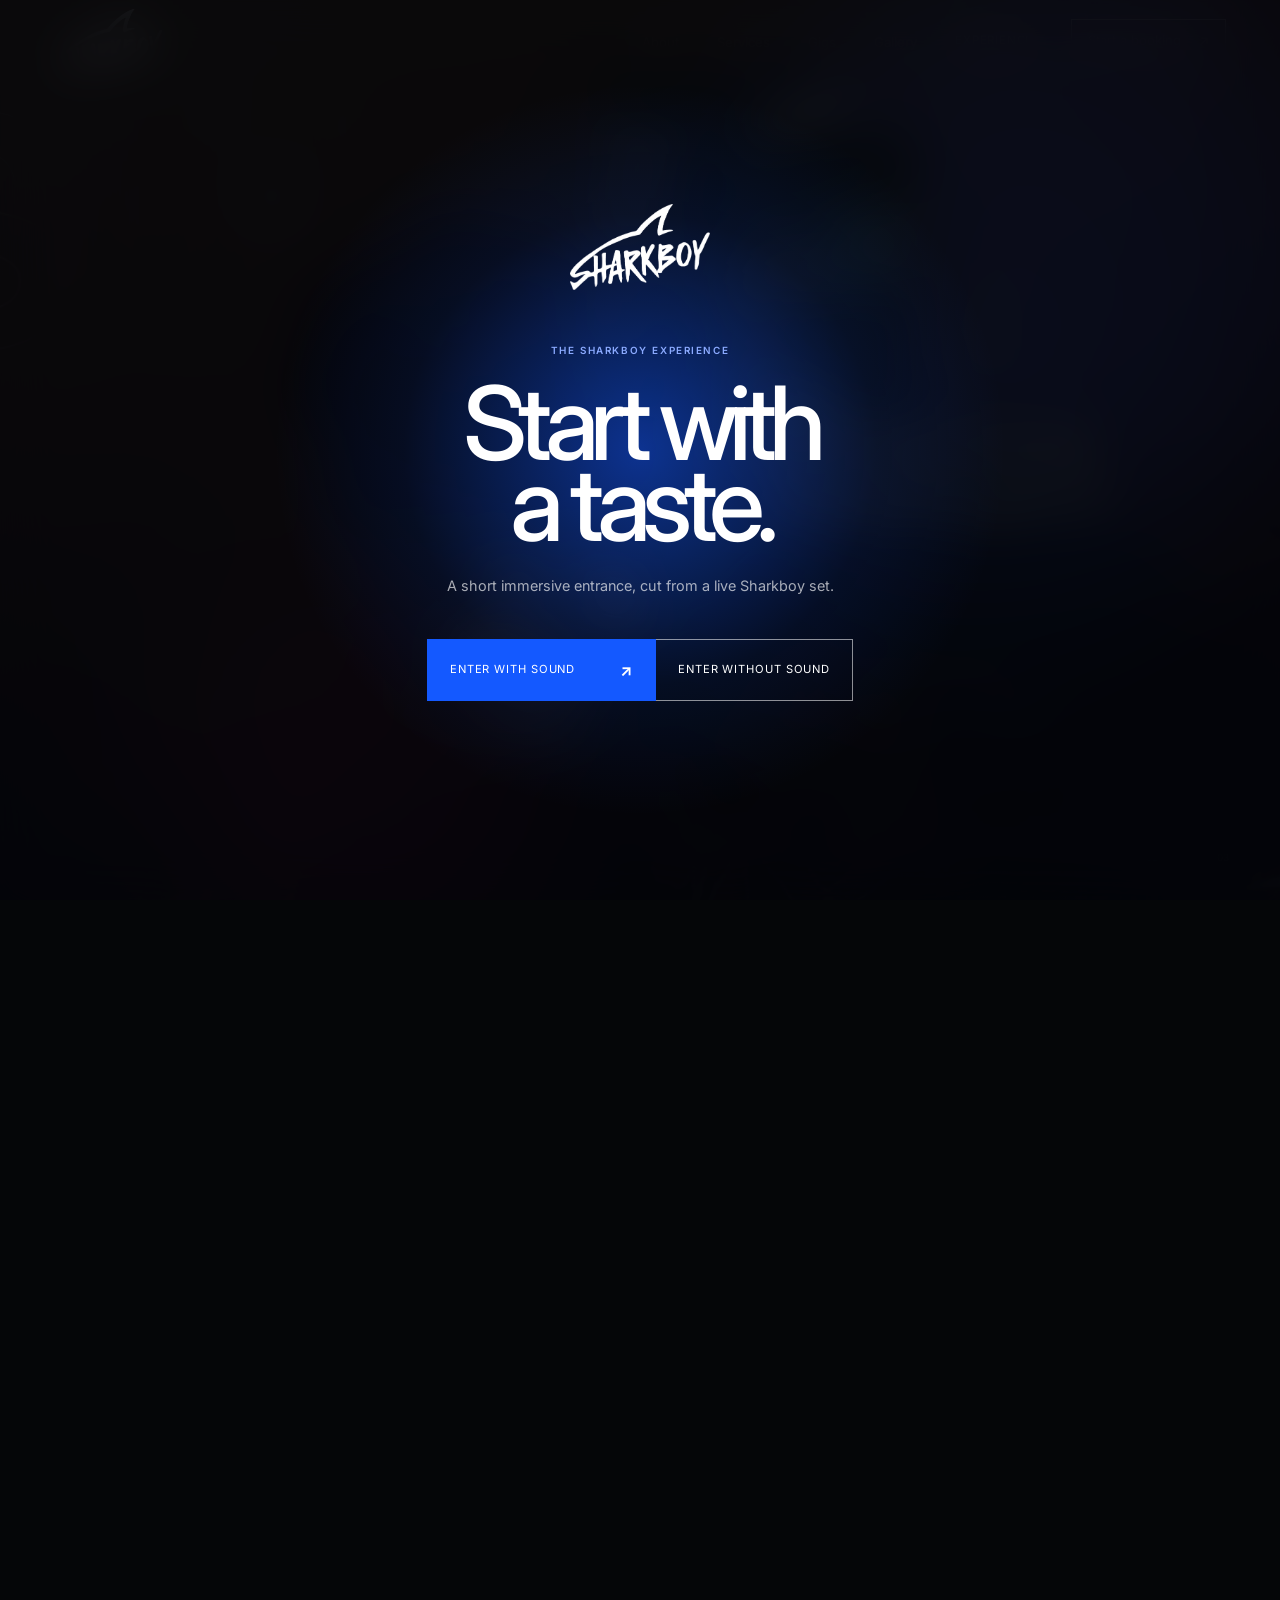
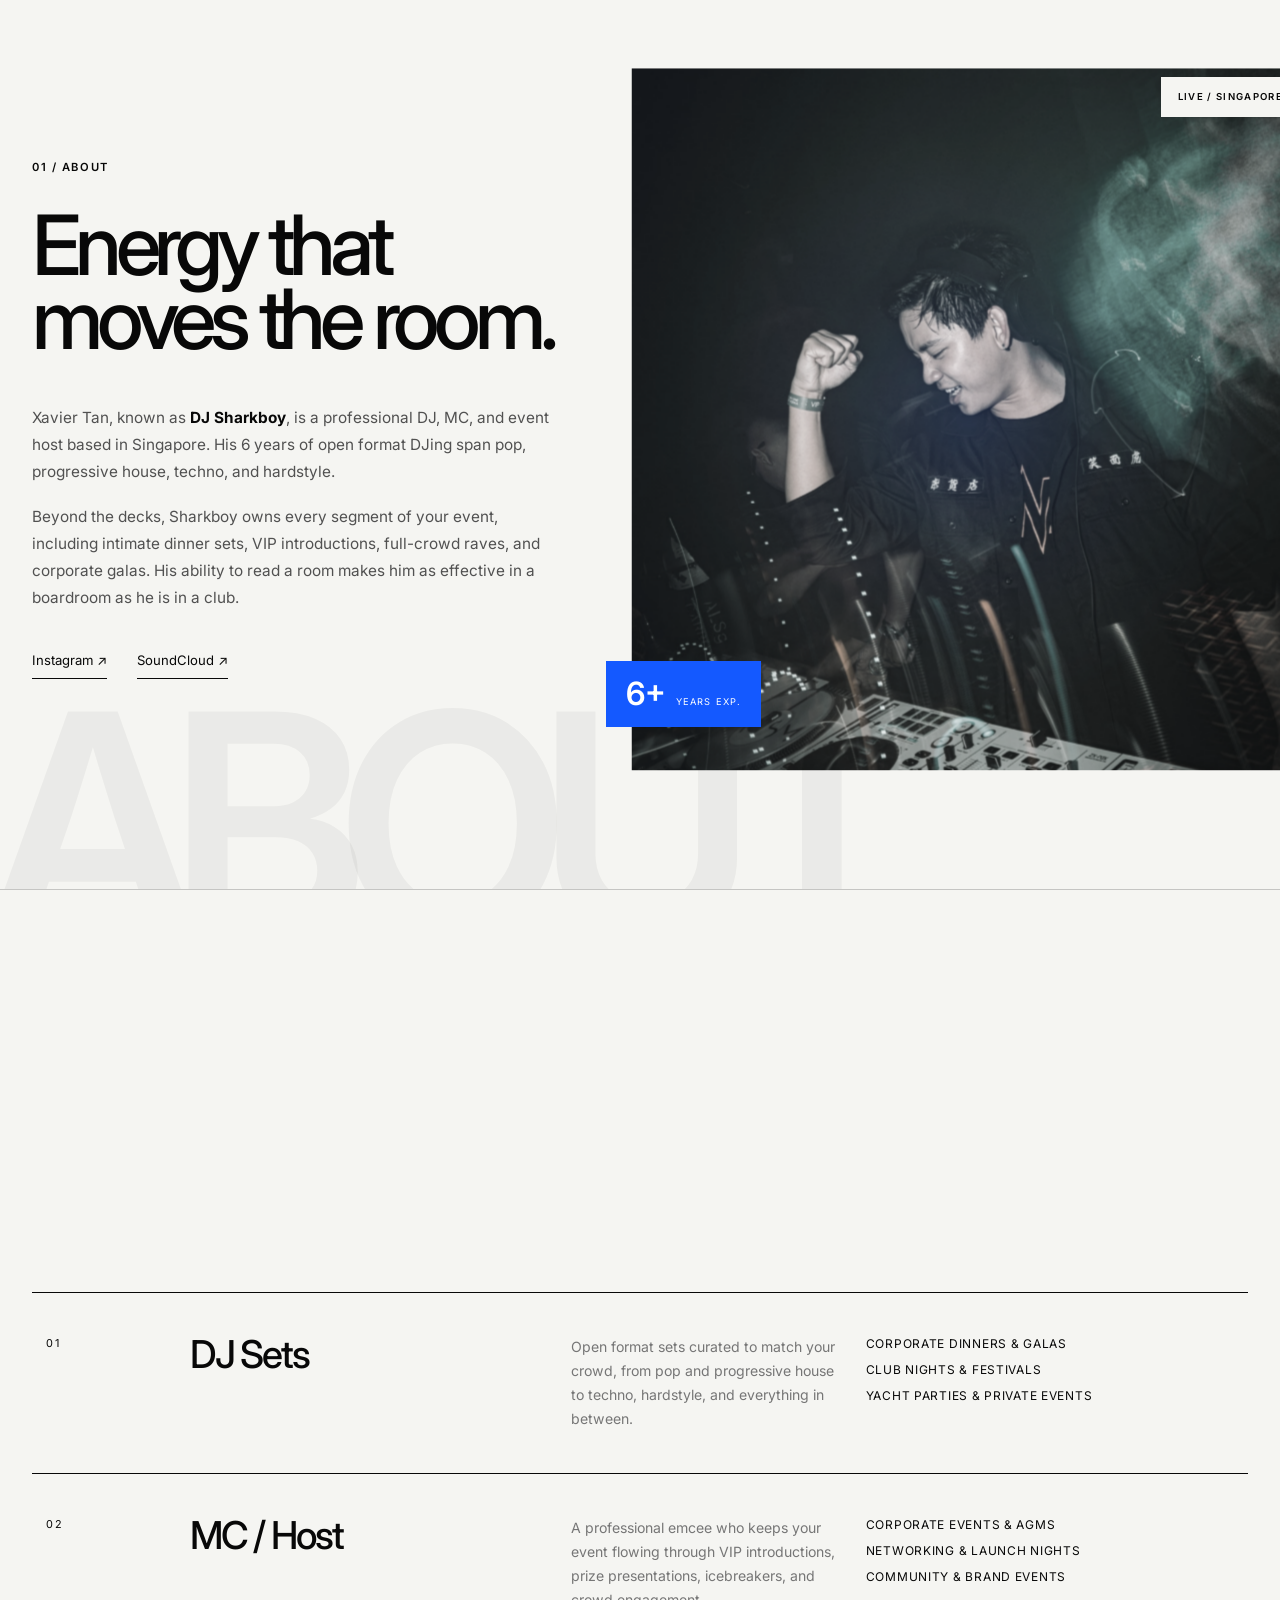
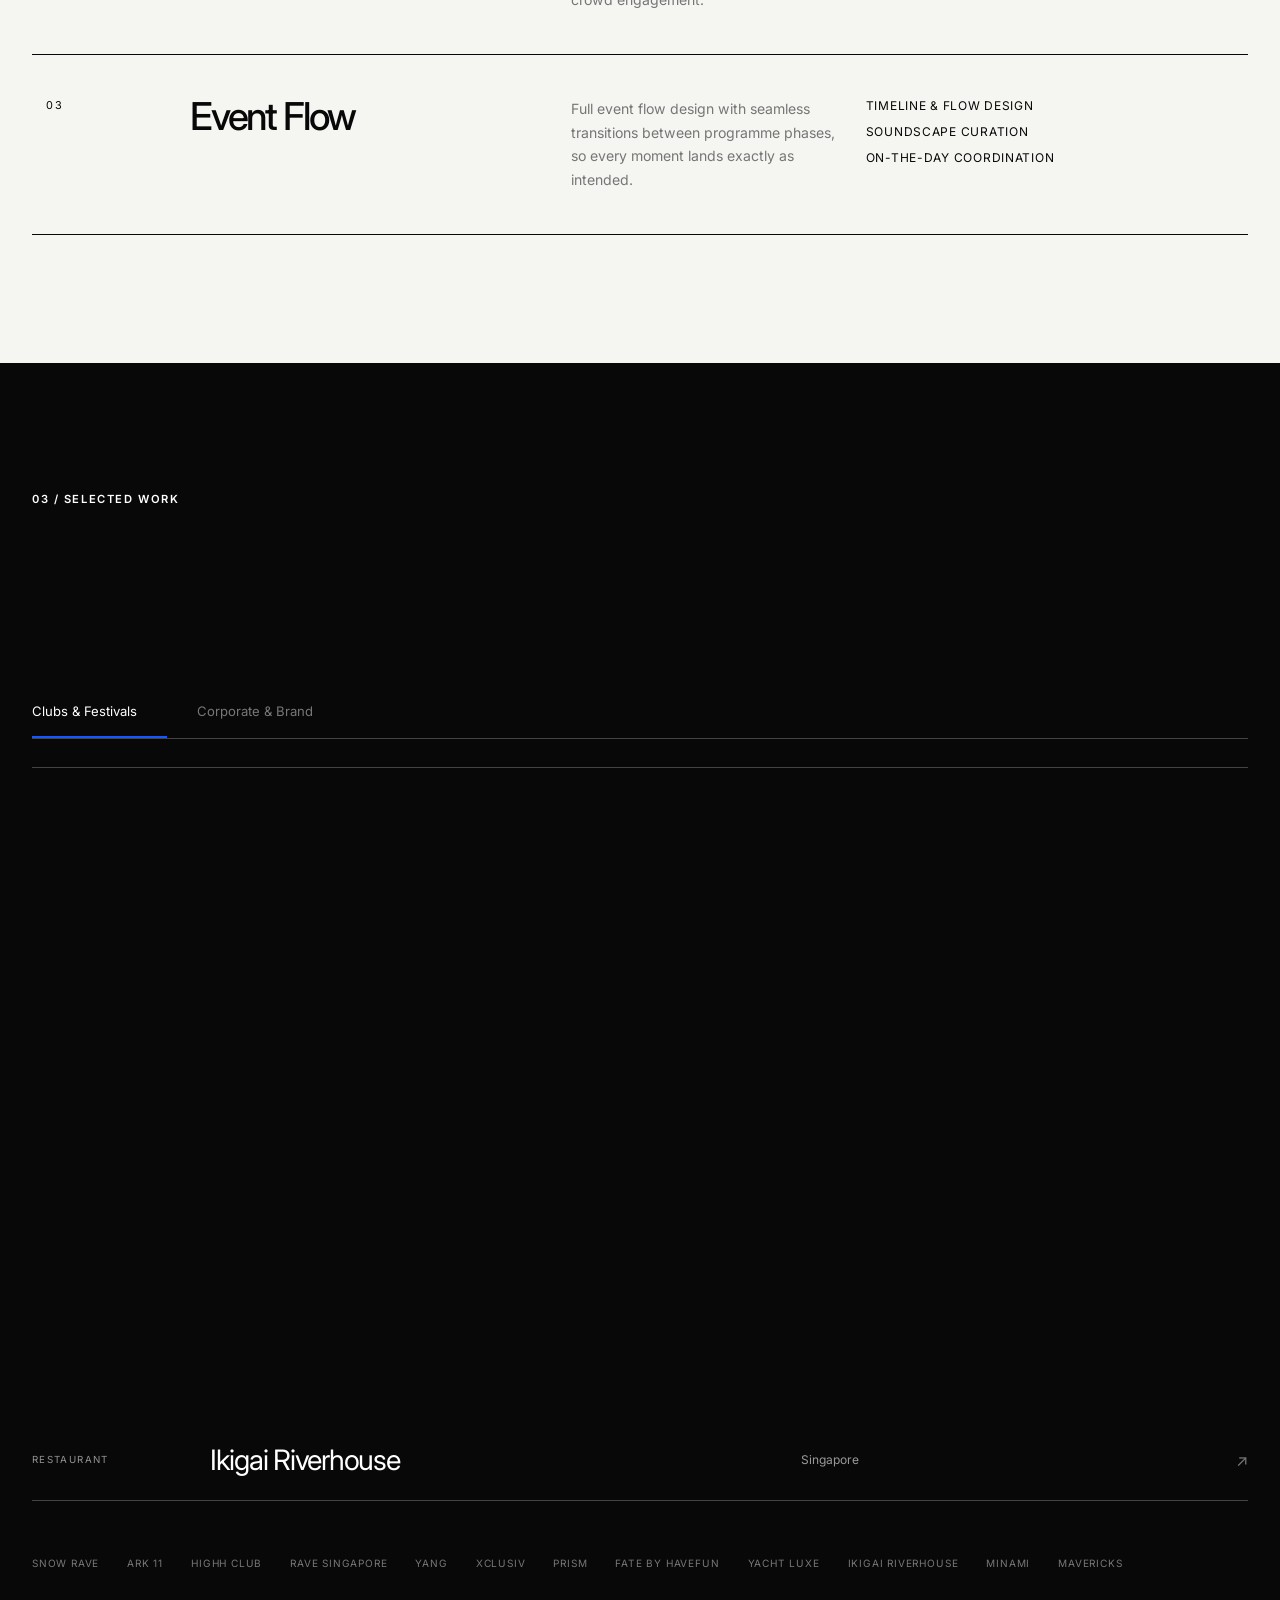
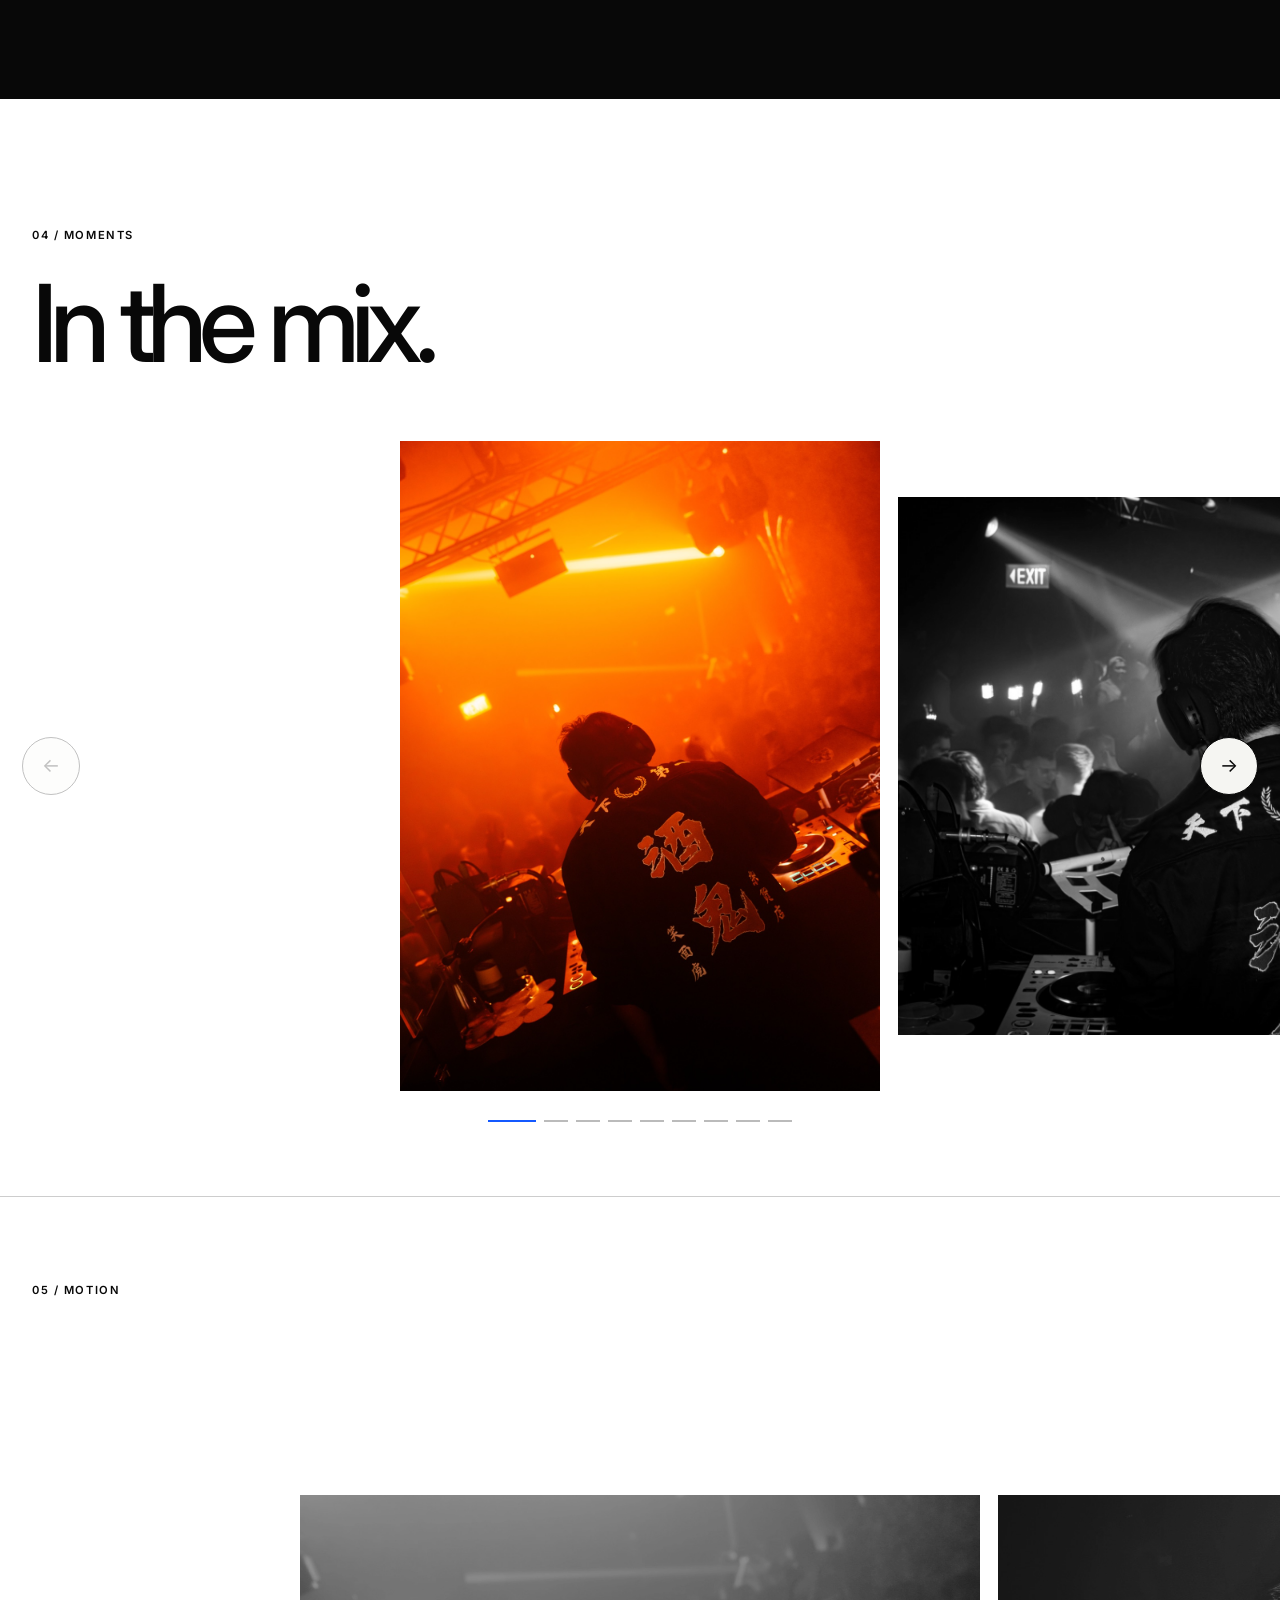
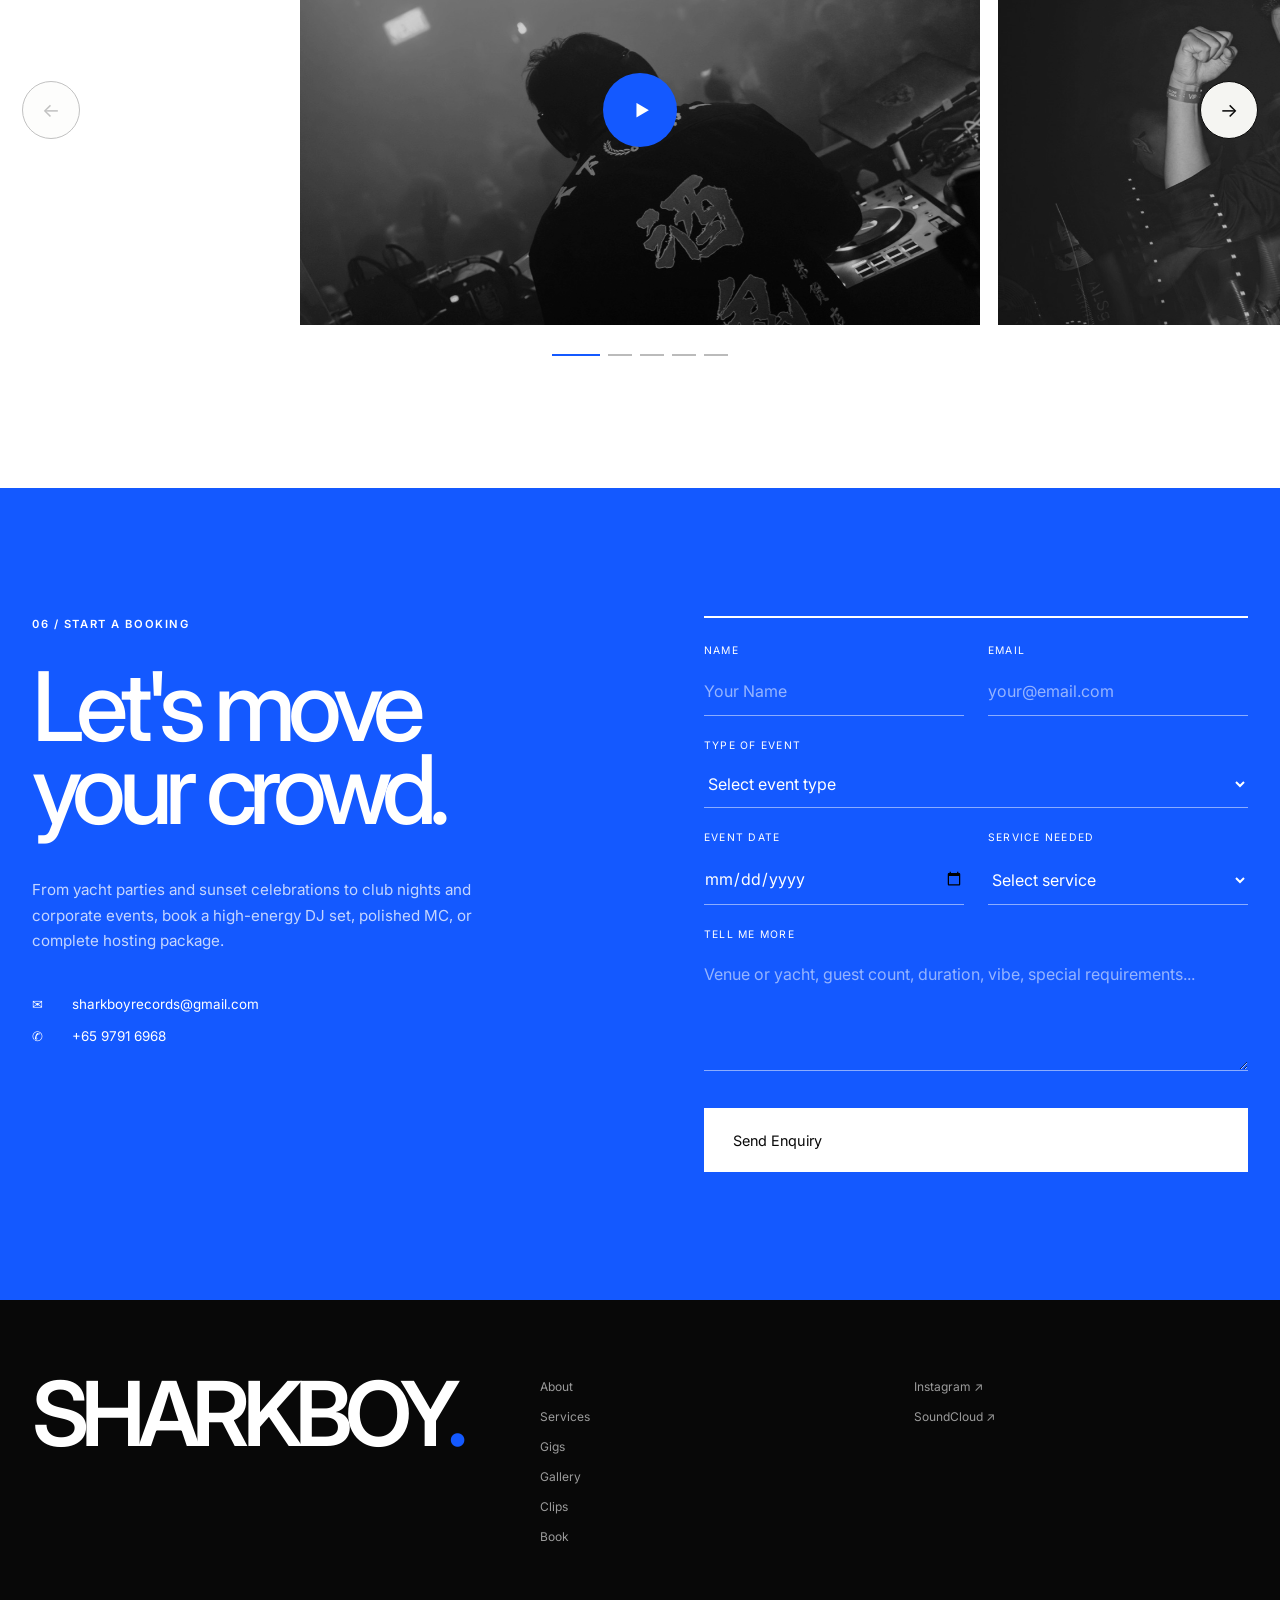
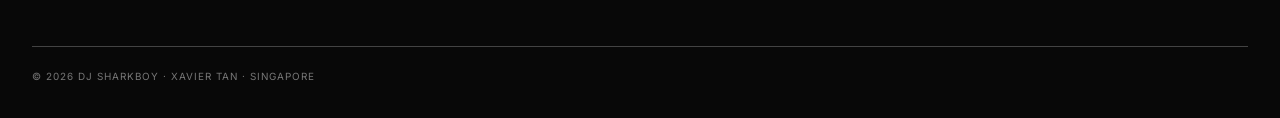
==== website/index.html @ 5ce498f4 "feat: add interactive About media" ====
<!DOCTYPE html>
<html lang="en">
<head>
  <meta charset="UTF-8" />
  <meta name="viewport" content="width=device-width, initial-scale=1.0" />
  <title>DJ Sharkboy | Singapore DJ · MC · Event Host</title>
  <link rel="preconnect" href="https://fonts.googleapis.com" />
  <link rel="preconnect" href="https://fonts.gstatic.com" crossorigin />
  <meta name="description" content="DJ Sharkboy, Singapore DJ, MC and event host for clubs, festivals, launches and corporate events." />
  <link rel="icon" href="assets/static/sharkboy-logo.png?v=3" type="image/png" />
  <link href="https://fonts.googleapis.com/css2?family=Inter:wght@300;400;500;600;700&display=swap" rel="stylesheet" />
  <link rel="stylesheet" href="style.css?v=14" />
  <link rel="stylesheet" href="depth-intro.css?v=11" />
</head>
<body class="intro-locked depth-active">

  <!-- LOADING SCREEN -->
  <div id="site-loader" aria-hidden="true">
    <div class="loader-word"><span>S</span><span>H</span><span>A</span><span>R</span><span>K</span><span>B</span><span>O</span><span>Y</span></div>
    <div class="loader-rule"></div>
  </div>
  <script>
    // Inline loader fallback to ensure it runs immediately, not waiting for script.js
    document.body.classList.add('loading');
    window.__hideLoader = function() {
      const el = document.getElementById('site-loader');
      if (el && el.style.display !== 'none') {
        el.style.opacity = '0';
        setTimeout(() => { el.style.display = 'none'; document.body.classList.remove('loading'); document.body.classList.add('loaded'); }, 500);
      }
    };
    setTimeout(window.__hideLoader, 3000);
    window.addEventListener('load', window.__hideLoader);
  </script>

  <div class="intro-sound-gate" id="introSoundGate" role="dialog" aria-labelledby="introSoundTitle" aria-describedby="introSoundDescription">
    <div class="intro-sound-glow" aria-hidden="true"></div>
    <div class="intro-sound-inner">
      <img src="assets/static/sharkboy-logo.png?v=3" alt="" aria-hidden="true" />
      <span>The Sharkboy Experience</span>
      <h2 id="introSoundTitle">Start with<br>a taste.</h2>
      <p id="introSoundDescription">A short immersive entrance, cut from a live Sharkboy set.</p>
      <div class="intro-sound-actions">
        <button type="button" class="intro-enter-sound" id="introEnterSound">Enter with sound <b>↗</b></button>
        <button type="button" class="intro-enter-silent" id="introEnterSilent">Enter without sound</button>
      </div>
    </div>
  </div>

  <!-- NAV -->
  <nav id="navbar">
    <a href="#hero" class="nav-logo" aria-label="Sharkboy home">
      <img src="assets/static/sharkboy-logo.png?v=3" alt="Sharkboy" />
    </a>
    <ul class="nav-links">
      <li><a href="#about">About</a></li>
      <li><a href="#services">Services</a></li>
      <li><a href="#gigs">Gigs</a></li>
      <li><a href="#gallery">Gallery</a></li>
      <li><button type="button" class="nav-experience" data-replay-experience>Experience</button></li>
      <li><a href="#booking" class="btn-nav">Start a booking <span>↗</span></a></li>
    </ul>
    <button class="nav-toggle" aria-label="Open menu" aria-expanded="false"><span></span><span></span></button>
  </nav>
  <button type="button" class="intro-sound-toggle" id="introSoundToggle" aria-pressed="false" aria-label="Turn sound on">
    <i aria-hidden="true"><span></span><span></span><span></span><span></span></i>
    <b>Sound off</b>
  </button>
  <button type="button" class="intro-replay-tab" data-replay-experience aria-label="Replay The Sharkboy Experience">
    <span>A taste</span>
    <b>The Sharkboy Experience</b>
    <i aria-hidden="true">↻</i>
  </button>

  <!-- MOBILE MENU -->
  <div class="mobile-menu" id="mobileMenu">
    <button class="mobile-close" onclick="closeMobile()" aria-label="Close menu">&#10005;</button>
    <ul>
      <li><a href="#about" onclick="closeMobile()">About</a></li>
      <li><a href="#services" onclick="closeMobile()">Services</a></li>
      <li><a href="#gigs" onclick="closeMobile()">Gigs</a></li>
      <li><a href="#gallery" onclick="closeMobile()">Gallery</a></li>
      <li><button type="button" data-replay-experience onclick="closeMobile()">The Sharkboy Experience</button></li>
      <li><a href="#booking" onclick="closeMobile()">Book Now</a></li>
    </ul>
  </div>

  <!-- CINEMATIC DEPTH INTRO -->
  <section id="hero" class="integrated-depth">
    <div class="integrated-stage">
      <div class="integrated-camera">
        <div class="integrated-film" aria-hidden="true">
          <video id="introFilm" autoplay muted loop playsinline preload="auto" poster="assets/gallery-photos/gallery-orange-performance.jpg">
            <source src="assets/gallery-videos/web-01-performance.mp4" type="video/mp4" />
          </video>
        </div>

        <div class="integrated-wash" aria-hidden="true"></div>
        <div class="integrated-orb integrated-orb-one" aria-hidden="true"></div>
        <div class="integrated-orb integrated-orb-two" aria-hidden="true"></div>
        <div class="integrated-grid" aria-hidden="true"></div>
        <div class="integrated-type integrated-type-back" aria-hidden="true">SHARK</div>
        <div class="integrated-type integrated-type-front" aria-hidden="true">BOY</div>

        <figure class="integrated-frame integrated-frame-one" aria-hidden="true">
          <img src="assets/gallery-photos/gallery-green-motion.jpg" alt="" />
        </figure>
        <figure class="integrated-frame integrated-frame-two" aria-hidden="true">
          <img src="assets/gallery-photos/gallery-action-wide.jpg" alt="" />
        </figure>
        <figure class="integrated-frame integrated-frame-three" aria-hidden="true">
          <img src="assets/gallery-photos/gallery-crowd-wide.jpg" alt="" />
        </figure>

        <div class="integrated-hero-copy">
          <p>Singapore / Available worldwide</p>
          <h1>I read the room.<br><span>Then I move it.</span></h1>
          <small>DJ · MC · Event Host</small>
        </div>

        <div class="integrated-story">
          <span>01:42 AM</span>
          <p>One track lands.<br>Everyone gets it.</p>
        </div>

        <div class="integrated-final">
          <span>Open format. All energy.</span>
          <h2>Your crowd.<br>My cue.</h2>
          <a href="#booking">Book Sharkboy <b>↗</b></a>
        </div>

        <div class="integrated-fog" aria-hidden="true"></div>
      </div>

      <div class="integrated-scroll-guide" aria-hidden="true">
        <span>Scroll for the full experience</span>
        <i><b></b></i>
        <em>↓</em>
      </div>
      <div class="integrated-counter" aria-hidden="true">
        <span class="integrated-current">01</span><i></i><span>03</span>
      </div>
    </div>
  </section>

  <!-- ============================================================
       ABOUT
       ============================================================ -->
  <section id="about">
    <div class="container about-grid">
      <div class="about-image-wrap">
        <div class="about-media">
          <img class="about-poster" src="assets/gallery-photos/gallery-green-motion.jpg" alt="DJ Sharkboy performing behind the decks" />
          <video class="about-video" autoplay muted loop playsinline preload="auto" poster="assets/gallery-photos/gallery-green-motion.jpg" aria-label="DJ Sharkboy performing live">
            <source src="assets/gallery-videos/web-02-prism.mp4" type="video/mp4">
          </video>
          <span class="about-light" aria-hidden="true"></span>
        </div>
        <div class="about-badge">
          <span class="badge-num">6+</span>
          <span class="badge-label">Years Exp.</span>
        </div>
      </div>
      <div class="about-text">
        <span class="section-label">01 / About</span>
        <h2>Energy that<br>moves the room.</h2>
        <p>
          Xavier Tan, known as <strong>DJ Sharkboy</strong>, is a professional DJ, MC, and event host based in Singapore. His 6 years of open format DJing span pop, progressive house, techno, and hardstyle.
        </p>
        <p>
          Beyond the decks, Sharkboy owns every segment of your event, including intimate dinner sets, VIP introductions, full-crowd raves, and corporate galas. His ability to read a room makes him as effective in a boardroom as he is in a club.
        </p>
        <div class="about-socials">
          <a href="https://www.instagram.com/sharkboymusic" target="_blank" rel="noreferrer" class="social-pill">Instagram ↗</a>
          <a href="https://soundcloud.com/djsharkboysg" target="_blank" rel="noreferrer" class="social-pill">SoundCloud ↗</a>
        </div>
      </div>
    </div>
  </section>

  <!-- SERVICES -->
  <section id="services">
    <div class="container">
      <div class="section-intro">
        <span class="section-label">02 / Services</span>
        <h2 class="section-heading">One host.<br>Every moment.</h2>
        <p>Music, presence, and event flow shaped around the room. Never a preset formula.</p>
      </div>
      <div class="services-grid">

        <div class="service-card">
          <span class="service-number">01</span>
          <h3>DJ Sets</h3>
          <p>Open format sets curated to match your crowd, from pop and progressive house to techno, hardstyle, and everything in between.</p>
          <ul class="service-list">
            <li>Corporate dinners &amp; galas</li>
            <li>Club nights &amp; festivals</li>
            <li>Yacht parties &amp; private events</li>
          </ul>
        </div>

        <div class="service-card featured">
          <span class="service-number">02</span>
          <h3>MC / Host</h3>
          <p>A professional emcee who keeps your event flowing through VIP introductions, prize presentations, icebreakers, and crowd engagement.</p>
          <ul class="service-list">
            <li>Corporate events &amp; AGMs</li>
            <li>Networking &amp; launch nights</li>
            <li>Community &amp; brand events</li>
          </ul>
        </div>

        <div class="service-card">
          <span class="service-number">03</span>
          <h3>Event Flow</h3>
          <p>Full event flow design with seamless transitions between programme phases, so every moment lands exactly as intended.</p>
          <ul class="service-list">
            <li>Timeline &amp; flow design</li>
            <li>Soundscape curation</li>
            <li>On-the-day coordination</li>
          </ul>
        </div>

      </div>
    </div>
  </section>

  <!-- PAST GIGS -->
  <section id="gigs">
    <div class="container">
      <span class="section-label">03 / Selected work</span>
      <h2 class="section-heading">Rooms I've moved.</h2>

      <div class="gigs-tabs">
        <button class="tab-btn active" data-tab="clubs">Clubs &amp; Festivals</button>
        <button class="tab-btn" data-tab="corporate">Corporate &amp; Brand</button>
      </div>

      <div class="tab-content active" id="tab-clubs">
        <div class="gigs-grid">
          <div class="gig-card"><div class="gig-info"><span class="gig-tag">Music Festival</span><h4>Ride The Waves Rhythm</h4><p>Kallang Wave Mall</p></div></div>
          <div class="gig-card"><div class="gig-info"><span class="gig-tag">Festival</span><h4>Snowrave</h4><p>Snow City, Singapore</p></div></div>
          <div class="gig-card"><div class="gig-info"><span class="gig-tag">Music Festival</span><h4>Episode</h4><p>Gardens by the Bay</p></div></div>
          <div class="gig-card"><div class="gig-info"><span class="gig-tag">Music Festival</span><h4>Vibe Music Festival</h4><p>Singapore</p></div></div>
          <div class="gig-card"><div class="gig-info"><span class="gig-tag">Nightclub</span><h4>Yang Nightclub</h4><p>Singapore</p></div></div>
          <div class="gig-card"><div class="gig-info"><span class="gig-tag">Concert</span><h4>NUS Supernova Concert</h4><p>National University of Singapore</p></div></div>
          <div class="gig-card"><div class="gig-info"><span class="gig-tag">Nightclub</span><h4>Prism Nightclub</h4><p>Singapore</p></div></div>
          <div class="gig-card"><div class="gig-info"><span class="gig-tag">Nightclub</span><h4>Ark 11</h4><p>Singapore</p></div></div>
          <div class="gig-card"><div class="gig-info"><span class="gig-tag">Restaurant</span><h4>Ikigai Riverhouse</h4><p>Singapore</p></div></div>
        </div>
        <div class="venue-logos">
          <span>Snow Rave</span><span>Ark 11</span><span>HighH Club</span><span>Rave Singapore</span>
          <span>Yang</span><span>Xclusiv</span><span>Prism</span><span>Fate by HaveFun</span>
          <span>Yacht Luxe</span><span>Ikigai Riverhouse</span><span>Minami</span><span>Mavericks</span>
        </div>
      </div>

      <div class="tab-content" id="tab-corporate">
        <div class="gigs-grid">
          <div class="gig-card accent"><div class="gig-info"><span class="gig-tag">Luxury Brand</span><h4>Burberry Summer Collection Launch</h4><p>with Yacht Luxe</p></div></div>
          <div class="gig-card accent"><div class="gig-info"><span class="gig-tag">Media</span><h4>Media Night Launch</h4><p>Cosford Container Park</p></div></div>
          <div class="gig-card accent"><div class="gig-info"><span class="gig-tag">Fintech</span><h4>Corporate Bonding Night</h4><p>BitGo &middot; via Yacht Luxe</p></div></div>
          <div class="gig-card accent"><div class="gig-info"><span class="gig-tag">Networking</span><h4>Business Networking Events</h4><p>GrowthLab.sg &middot; Konnection Events</p></div></div>
          <div class="gig-card accent"><div class="gig-info"><span class="gig-tag">Community</span><h4>Community Events</h4><p>People's Association &middot; PAYM &middot; Kampong Chai Chee</p></div></div>
          <div class="gig-card accent"><div class="gig-info"><span class="gig-tag">VIP</span><h4>Velvet Affair Networking</h4><p>Singapore</p></div></div>
        </div>
      </div>
    </div>
  </section>

  <!-- ============================================================
       GALLERY — PHOTO CAROUSEL
       Source folder: assets/gallery-photos/
       Shows ALL images as a draggable/scrollable carousel
       To add photos: drop any JPG/PNG into assets/gallery-photos/, re-run generate-manifest.js
       ============================================================ -->
  <section id="gallery">
    <div class="container">
      <span class="section-label">04 / Moments</span>
      <h2 class="section-heading">In the mix.</h2>
    </div>

    <div class="carousel-wrap" id="photoCarouselWrap">
      <button class="carousel-arrow left" id="photoArrowLeft" aria-label="Previous">&#8592;</button>
      <!-- JS builds photo slides here from assets/gallery-photos/ -->
      <div class="carousel-track" id="photoTrack"></div>
      <button class="carousel-arrow right" id="photoArrowRight" aria-label="Next">&#8594;</button>
    </div>
    <div class="carousel-dots" id="photoDots"></div>
  </section>

  <!-- ============================================================
       SHOWREEL — VIDEO REEL CAROUSEL
       Source folder: assets/gallery-videos/
       Shows ALL videos as a scrollable card reel; click to play fullscreen
       To add videos: drop any MP4/WEBM into assets/gallery-videos/, re-run generate-manifest.js
       ============================================================ -->
  <section id="clips">
    <div class="container">
      <span class="section-label">05 / Motion</span>
      <h2 class="section-heading">Feel the room.</h2>
    </div>

    <div class="carousel-wrap" id="videoCarouselWrap">
      <button class="carousel-arrow left" id="videoArrowLeft" aria-label="Previous">&#8592;</button>
      <!-- JS builds video slides here from assets/gallery-videos/ -->
      <div class="carousel-track" id="videoTrack"></div>
      <button class="carousel-arrow right" id="videoArrowRight" aria-label="Next">&#8594;</button>
    </div>
    <div class="carousel-dots" id="videoDots"></div>
  </section>

  <!-- VIDEO LIGHTBOX (shared, controlled by JS) -->
  <div class="lightbox" id="videoLightbox">
    <button class="lightbox-close" id="lightboxClose" aria-label="Close video">&#10005;</button>
    <p class="lightbox-status" aria-live="polite">Loading video</p>
    <video id="lightboxVideo" controls playsinline preload="auto"></video>
  </div>

  <!-- BOOKING -->
  <section id="booking">
    <div class="container booking-wrap">
      <div class="booking-left">
        <span class="section-label">06 / Start a booking</span>
        <h2>Let's move<br>your crowd.</h2>
        <p>From yacht parties and sunset celebrations to club nights and corporate events, book a high-energy DJ set, polished MC, or complete hosting package.</p>
        <div class="booking-contact-items">
          <a href="mailto:sharkboyrecords@gmail.com" class="contact-item">
            <span class="contact-icon">✉</span>
            <span>sharkboyrecords@gmail.com</span>
          </a>
          <a href="tel:+6597916968" class="contact-item">
            <span class="contact-icon">✆</span>
            <span>+65 9791 6968</span>
          </a>
        </div>
      </div>
      <div class="booking-right">
        <form class="booking-form" id="bookingForm">
          <div class="form-row">
            <div class="form-group">
              <label for="name">Name</label>
              <input type="text" id="name" name="name" placeholder="Your Name" required />
            </div>
            <div class="form-group">
              <label for="email">Email</label>
              <input type="email" id="email" name="email" placeholder="your@email.com" required />
            </div>
          </div>
          <div class="form-group">
            <label for="eventType">Type of Event</label>
            <select id="eventType" name="eventType" required>
              <option value="" disabled selected>Select event type</option>
              <option>Corporate Event / Gala</option>
              <option>Club Night</option>
              <option>Music Festival</option>
              <option>Yacht Party / Charter Event</option>
              <option>Private Party</option>
              <option>Brand / Product Launch</option>
              <option>Community Event</option>
              <option>Other</option>
            </select>
          </div>
          <div class="form-row">
            <div class="form-group">
              <label for="eventDate">Event Date</label>
              <input type="date" id="eventDate" name="eventDate" />
            </div>
            <div class="form-group">
              <label for="service">Service Needed</label>
              <select id="service" name="service">
                <option value="" disabled selected>Select service</option>
                <option>DJ Set</option>
                <option>MC / Host</option>
                <option>DJ + MC (Full Package)</option>
                <option>Yacht Party DJ / Host</option>
                <option>Event Flow Management</option>
              </select>
            </div>
          </div>
          <div class="form-group">
            <label for="message">Tell me more</label>
            <textarea id="message" name="message" rows="4" placeholder="Venue or yacht, guest count, duration, vibe, special requirements..."></textarea>
          </div>
          <button type="submit" class="btn-primary full-width">Send Enquiry</button>
        </form>
      </div>
    </div>
  </section>

  <!-- FOOTER -->
  <footer>
    <div class="container footer-inner">
      <div class="footer-logo">SHARKBOY<span>.</span></div>
      <div class="footer-links">
        <a href="#about">About</a>
        <a href="#services">Services</a>
        <a href="#gigs">Gigs</a>
        <a href="#gallery">Gallery</a>
        <a href="#clips">Clips</a>
        <a href="#booking">Book</a>
      </div>
      <div class="footer-socials">
        <a href="https://www.instagram.com/sharkboymusic" target="_blank" rel="noreferrer">Instagram ↗</a>
        <a href="https://soundcloud.com/djsharkboysg" target="_blank" rel="noreferrer">SoundCloud ↗</a>
      </div>
      <p class="footer-copy">&copy; 2026 DJ Sharkboy &middot; Xavier Tan &middot; Singapore</p>
    </div>
  </footer>

  <script src="depth-intro.js?v=11"></script>
  <script src="script.js?v=7"></script>
</body>
</html>
---- website/style.css ----
*,*::before,*::after{box-sizing:border-box;margin:0;padding:0}
:root{--ink:#080808;--paper:#f5f5f2;--white:#fff;--blue:#1459ff;--muted:#767676;--line:rgba(8,8,8,.2);--line-light:rgba(255,255,255,.24);--ease:cubic-bezier(.22,1,.36,1);--font:'Inter',Arial,sans-serif}
html{scroll-behavior:smooth;font-size:16px}
body{background:var(--paper);color:var(--ink);font-family:var(--font);line-height:1.5;overflow-x:hidden}
body.loading{overflow:hidden}body.loaded{overflow-x:hidden}
img{image-orientation:from-image}a{color:inherit;text-decoration:none}button,input,select,textarea{font:inherit}.container{width:min(100% - 64px,1254px);margin-inline:auto}section{padding:clamp(96px,10vw,168px) 0}
::selection{background:var(--blue);color:#fff}

/* loader */
#site-loader{position:fixed;inset:0;z-index:9999;background:var(--paper);display:grid;place-content:center;gap:22px;transition:opacity .65s var(--ease),visibility .65s}
.loader-word{display:flex;font-size:clamp(2.4rem,8vw,7rem);font-weight:600;letter-spacing:-.075em;line-height:1}.loader-word span{animation:loaderLift .75s var(--ease) both}.loader-word span:nth-child(2){animation-delay:.05s}.loader-word span:nth-child(3){animation-delay:.1s}.loader-word span:nth-child(4){animation-delay:.15s}.loader-word span:nth-child(5){animation-delay:.2s}.loader-word span:nth-child(6){animation-delay:.25s}.loader-word span:nth-child(7){animation-delay:.3s}.loader-word span:nth-child(8){animation-delay:.35s}
.loader-rule{height:2px;background:var(--ink);transform-origin:left;animation:loaderRule 1.1s .25s var(--ease) both}
@keyframes loaderLift{from{opacity:0;transform:translateY(60px) rotate(4deg)}to{opacity:1;transform:none}}@keyframes loaderRule{from{transform:scaleX(0)}to{transform:scaleX(1)}}

/* navigation */
#navbar{position:fixed;z-index:100;top:0;left:0;width:100%;height:82px;padding:0 4.2vw;display:flex;align-items:center;justify-content:space-between;color:var(--ink);transition:height .35s,background .35s,color .35s,border .35s}
#navbar.scrolled{height:64px;background:rgba(245,245,242,.9);backdrop-filter:blur(16px);border-bottom:1px solid var(--line)}
.nav-logo{display:flex;align-items:center}.nav-logo img{display:block;width:112px;height:auto;filter:invert(1)}
.nav-links{list-style:none;display:flex;align-items:center;gap:38px}.nav-links a{font-size:.82rem;transition:opacity .25s}.nav-links a:hover{opacity:.5}.nav-links .btn-nav{border:1px solid var(--ink);padding:11px 16px;display:flex;gap:18px;transition:color .35s,background .35s}.nav-links .btn-nav:hover{opacity:1;background:var(--ink);color:#fff}
.nav-toggle{display:none;background:none;border:0;width:34px;height:28px;position:relative;cursor:pointer}.nav-toggle span{position:absolute;left:2px;width:30px;height:1px;background:currentColor;transition:.3s}.nav-toggle span:first-child{top:9px}.nav-toggle span:last-child{top:18px}
.mobile-menu{position:fixed;inset:0;z-index:99;background:var(--blue);color:#fff;display:flex;align-items:center;justify-content:center;transform:translateY(-105%);transition:transform .65s var(--ease)}.mobile-menu.open{transform:none}.mobile-close{position:absolute;right:28px;top:22px;border:0;background:none;color:#fff;font-size:1.5rem;cursor:pointer}.mobile-menu ul{list-style:none;text-align:center}.mobile-menu li{overflow:hidden}.mobile-menu a,.mobile-menu [data-replay-experience]{display:block;font-size:clamp(2.7rem,12vw,5rem);font-weight:600;letter-spacing:-.06em;line-height:1.08;padding:4px}

/* shared */
.section-label{display:block;font-size:.7rem;font-weight:600;letter-spacing:.14em;text-transform:uppercase;margin-bottom:32px}.section-heading{font-size:clamp(3.3rem,8.4vw,8.2rem);font-weight:500;letter-spacing:-.075em;line-height:.88}
.btn-primary,.btn-ghost{min-height:64px;padding:0 28px;border:1px solid var(--ink);display:inline-flex;align-items:center;justify-content:space-between;gap:52px;font-size:.9rem;position:relative;overflow:hidden;transition:color .4s var(--ease),background .4s}.btn-primary{background:var(--ink);color:#fff}.btn-primary:hover{background:var(--blue);border-color:var(--blue)}.btn-primary b{font-weight:400;font-size:1.1rem}.btn-ghost:hover{background:var(--ink);color:#fff}.full-width{width:100%}
.reveal{opacity:0;transform:translateY(60px);transition:opacity .9s var(--ease),transform .9s var(--ease)}.reveal.visible{opacity:1;transform:none}.clip-reveal{clip-path:inset(0 0 100% 0);transition:clip-path 1.2s var(--ease)}.clip-reveal.visible{clip-path:inset(0)}

/* hero */
#hero{position:relative;min-height:100svh;padding:0;display:grid;grid-template-columns:57% 43%;overflow:hidden;background:var(--paper)}
.hero-bg{position:absolute;inset:0 0 0 57%;background-size:cover;background-position:center;filter:grayscale(1);transform:scale(1.08);clip-path:inset(0 0 100% 0);transition:clip-path 1.25s .35s var(--ease),transform 1.8s .2s var(--ease),filter .6s}
body.loaded .hero-bg.loaded{clip-path:inset(0);transform:scale(1)}.hero-bg:hover{filter:grayscale(.15)}.hero-overlay{position:absolute;inset:0 0 0 57%;background:linear-gradient(180deg,transparent 55%,rgba(0,0,0,.35));pointer-events:none}
.hero-brand-mark{position:absolute;z-index:2;top:100px;right:4.2vw;width:clamp(135px,15vw,220px);height:auto;filter:drop-shadow(0 2px 18px rgba(0,0,0,.25));pointer-events:none}
.hero-content{position:relative;z-index:2;grid-column:1;padding:150px 4.2vw 70px;display:flex;flex-direction:column;justify-content:center;align-items:flex-start}
.hero-kicker{font-size:.67rem;text-transform:uppercase;letter-spacing:.16em;margin-bottom:clamp(55px,8vh,95px)}
.hero-name{font-size:clamp(5rem,11.3vw,10.7rem);font-weight:600;letter-spacing:-.09em;line-height:.72;margin-left:-.035em}.hero-name span{display:block;opacity:0;transform:translateY(110%) rotate(2deg);transition:opacity .95s var(--ease),transform .95s var(--ease)}.hero-name span+span{color:var(--blue);margin-left:13vw;transition-delay:.08s}body.loaded .hero-name span{opacity:1;transform:none}
.hero-meta{width:100%;display:flex;justify-content:space-between;align-items:flex-start;margin-top:clamp(55px,8vh,95px);border-top:1px solid var(--line);padding-top:18px}.hero-tagline{font-size:.8rem;font-weight:600;text-transform:uppercase;letter-spacing:.08em}.hero-sub{font-size:.8rem;color:var(--muted);max-width:180px}
.hero-ctas{display:flex;gap:0;margin-top:35px}.hero-ctas .btn-ghost{border-left:0}.hero-scroll{position:absolute;z-index:2;right:4.2vw;bottom:33px;color:#fff;display:flex;gap:18px;font-size:.66rem;text-transform:uppercase;letter-spacing:.14em}.hero-scroll b{font-size:.9rem;animation:bounce 1.8s ease-in-out infinite}@keyframes bounce{50%{transform:translateY(8px)}}

/* about */
#about{position:relative;overflow:hidden;background:var(--paper)}#about::before{content:"ABOUT";position:absolute;left:-.045em;bottom:-.16em;color:rgba(8,8,8,.045);font-size:clamp(10rem,24vw,25rem);font-weight:600;letter-spacing:-.095em;line-height:.75;pointer-events:none}.about-grid{position:relative;z-index:1;display:grid;grid-template-columns:minmax(0,1fr) minmax(420px,50%);gap:clamp(42px,6vw,90px);align-items:center}.about-text{order:1}.about-image-wrap{--about-x:50%;--about-y:50%;--about-tx:0px;--about-ty:0px;--about-rx:0deg;--about-ry:0deg;position:relative;order:2;height:76vh;max-height:790px;min-height:560px;margin-right:clamp(-72px,-4vw,-24px);background:#101a19;perspective:1100px}.about-image-wrap::before{content:"LIVE / SINGAPORE";position:absolute;z-index:4;right:-1px;top:0;padding:13px 17px;background:var(--paper);font-size:.6rem;font-weight:600;letter-spacing:.14em}.about-media{position:absolute;inset:0;overflow:hidden;background:#101a19;transform:scale(1.025) rotateX(var(--about-rx)) rotateY(var(--about-ry));transition:transform .45s var(--ease);transform-style:preserve-3d}.about-poster,.about-video{position:absolute;inset:-2%;width:104%;height:104%;object-fit:cover;object-position:center;display:block;transform:translate3d(var(--about-tx),var(--about-ty),0) scale(1.03);transition:opacity .45s,filter .6s,transform .7s var(--ease)}.about-poster{z-index:2;filter:grayscale(.8) contrast(1.05)}.about-video{z-index:1;filter:grayscale(.8) contrast(1.05)}.about-light{position:absolute;z-index:3;inset:-12%;pointer-events:none;background:radial-gradient(circle at var(--about-x) var(--about-y),rgba(47,104,255,.5),rgba(47,104,255,.12) 24%,transparent 48%),linear-gradient(120deg,rgba(15,65,196,.1),transparent 52%);mix-blend-mode:screen;opacity:.34;transition:opacity .45s}.about-image-wrap.is-playing .about-poster{opacity:0;pointer-events:none}.about-image-wrap:hover .about-video{filter:grayscale(.18) contrast(1.06) saturate(1.08)}.about-image-wrap:hover .about-light{opacity:.68}.about-badge{z-index:4;position:absolute;left:-34px;bottom:34px;background:var(--blue);color:#fff;display:flex;align-items:baseline;gap:10px;padding:17px 20px}.badge-num{font-size:2rem;font-weight:600;line-height:1}.badge-label{font-size:.58rem;text-transform:uppercase;letter-spacing:.12em}
.about-text h2{font-size:clamp(3.2rem,6.5vw,6.6rem);font-weight:500;letter-spacing:-.075em;line-height:.9;margin-bottom:48px}.about-text p{max-width:610px;color:#515151;font-size:clamp(.95rem,1.2vw,1.08rem);line-height:1.75;margin-bottom:18px}.about-text strong{color:var(--ink)}.about-socials{display:flex;gap:30px;margin-top:40px}.social-pill{border-bottom:1px solid var(--ink);padding-bottom:7px;font-size:.82rem;transition:color .25s,border-color .25s}.social-pill:hover{color:var(--blue);border-color:var(--blue)}
@keyframes aboutAmbient{50%{transform:translate3d(4%,-3%,0) scale(1.04);opacity:.48}}@media(hover:none){.about-light{animation:aboutAmbient 8s ease-in-out infinite alternate}}

/* services */
#services{position:relative;background:var(--paper);border-top:1px solid var(--line)}.section-intro{display:grid;grid-template-columns:1fr 2.2fr 1fr;align-items:end;margin-bottom:85px}.section-intro .section-label{align-self:start}.section-intro p{font-size:.9rem;color:var(--muted);max-width:270px;justify-self:end}
.services-grid{border-top:1px solid var(--ink)}.service-card{display:grid;grid-template-columns:10% 30% 1fr 31%;align-items:start;gap:25px;padding:42px 14px;border-bottom:1px solid var(--ink);position:relative;transition:transform .45s var(--ease)}.service-card::before{content:"";position:absolute;left:0;top:34px;bottom:34px;width:3px;background:var(--blue);transform:scaleY(0);transform-origin:bottom;transition:transform .45s var(--ease)}.service-card:hover::before{transform:scaleY(1)}.service-card>*{position:relative;z-index:1}.service-number{font-size:.68rem;letter-spacing:.14em;transition:color .3s}.service-card h3{font-size:clamp(1.7rem,3vw,3rem);font-weight:500;letter-spacing:-.055em;line-height:1;transition:color .3s,transform .45s var(--ease)}.service-card p{font-size:.88rem;line-height:1.7;color:var(--muted)}.service-list{list-style:none;font-size:.75rem;text-transform:uppercase;letter-spacing:.06em;display:grid;gap:8px}.service-card:hover .service-number,.service-card:hover h3{color:var(--blue)}.service-card:hover h3{transform:translateX(8px)}

/* gigs */
#gigs{background:var(--ink);color:#fff}.gigs-tabs{display:flex;gap:0;margin:52px 0 28px;border-bottom:1px solid var(--line-light)}.tab-btn{background:none;border:0;color:#777;padding:15px 30px 15px 0;margin-right:30px;cursor:pointer;font-size:.82rem;border-bottom:2px solid transparent;transition:.3s}.tab-btn.active{color:#fff;border-color:var(--blue)}.tab-content{display:none}.tab-content.active{display:block}.gigs-grid{display:block;border-top:1px solid var(--line-light)}.gig-card{border-bottom:1px solid var(--line-light);position:relative;transition:color .35s}.gig-info{display:grid;grid-template-columns:150px minmax(280px,1.45fr) 1fr 30px;gap:28px;align-items:center;padding:25px 0;transition:transform .45s var(--ease)}.gig-info::after{content:"↗";justify-self:end;color:#777;font-size:1rem;transition:color .3s,transform .4s var(--ease)}.gig-tag{font-size:.61rem;text-transform:uppercase;letter-spacing:.14em;color:#939393}.gig-info h4{font-size:clamp(1.25rem,2.2vw,2rem);font-weight:400;letter-spacing:-.045em;line-height:1.08;margin:0}.gig-info p{font-size:.75rem;color:#999}.gig-card:hover{color:var(--blue)}.gig-card:hover .gig-info{transform:translateX(7px)}.gig-card:hover .gig-info::after{color:var(--blue);transform:translate(3px,-3px)}.venue-logos{display:flex;flex-wrap:wrap;gap:18px 28px;margin-top:55px}.venue-logos span{font-size:.63rem;text-transform:uppercase;letter-spacing:.08em;color:#777}

/* galleries */
#gallery{background:var(--white);padding-bottom:70px}#clips{background:var(--white);padding-top:85px;border-top:1px solid var(--line)}.carousel-wrap{position:relative;overflow:hidden;margin-top:70px;cursor:grab;user-select:none;touch-action:pan-y;overscroll-behavior-x:contain}.carousel-wrap.is-dragging{cursor:grabbing}.carousel-track{display:flex;gap:18px;padding:0 max(32px,calc((100vw - 1254px)/2));transition:transform .65s var(--ease);will-change:transform;transform:translate3d(0,0,0)}.carousel-track.is-dragging{transition:none}
.photo-slide{flex:0 0 min(480px,38vw);height:min(650px,52vw);overflow:hidden;background:#ddd;position:relative;transition:width .5s var(--ease),height .5s var(--ease)}.photo-slide.is-landscape{flex-basis:min(720px,58vw);height:min(540px,42vw);align-self:center}.photo-slide img{width:100%;height:100%;object-fit:cover;display:block;pointer-events:none;filter:grayscale(1);transform:scale(1.04);transition:filter .6s,transform .8s var(--ease)}.photo-slide:hover img,.photo-slide.is-active img{filter:none;transform:scale(1)}
.video-slide{flex:0 0 min(680px,54vw);height:min(430px,34vw);overflow:hidden;background:#111;position:relative;cursor:pointer}.video-slide video{width:100%;height:100%;object-fit:cover;display:block;pointer-events:none;filter:grayscale(1);transition:filter .5s,transform .8s var(--ease)}.video-slide:hover video,.video-slide.is-previewing video{filter:none;transform:scale(1.025)}.video-play-btn{position:absolute;inset:0;width:100%;border:0;display:grid;place-items:center;background:rgba(0,0,0,.18);cursor:pointer;color:#fff}.video-play-btn span{width:74px;height:74px;border-radius:50%;background:var(--blue);display:grid;place-items:center;padding-left:4px;transition:transform .4s var(--ease),opacity .3s}.video-slide:hover .video-play-btn span,.video-play-btn:focus-visible span{transform:scale(1.12)}.video-slide.is-previewing .video-play-btn span{opacity:.18}.video-slide.is-buffering .video-play-btn::after{content:"";position:absolute;width:34px;height:34px;border:2px solid rgba(255,255,255,.35);border-top-color:#fff;border-radius:50%;animation:videoSpin .8s linear infinite}@keyframes videoSpin{to{transform:rotate(360deg)}}
.carousel-arrow{position:absolute;z-index:3;top:50%;transform:translateY(-50%);width:58px;height:58px;border-radius:50%;border:1px solid var(--ink);background:var(--paper);color:var(--ink);font-size:1.2rem;cursor:pointer;transition:background .3s,color .3s,border-color .3s,opacity .3s}.carousel-arrow:hover{background:var(--blue);border-color:var(--blue);color:#fff}.carousel-arrow.left{left:22px}.carousel-arrow.right{right:22px}.carousel-arrow:disabled{opacity:.25;cursor:default}.carousel-dots{display:flex;justify-content:center;align-items:center;gap:8px;margin-top:25px}.dot{width:24px;height:10px;padding:0;border:0;background:transparent;cursor:pointer;position:relative;transition:width .3s}.dot::after{content:"";position:absolute;left:0;right:0;top:4px;height:2px;background:#bbb;transition:background .3s}.dot.active{width:48px}.dot.active::after{background:var(--blue)}
.lightbox{display:flex;position:fixed;inset:0;z-index:200;background:rgba(0,0,0,.96);align-items:center;justify-content:center;opacity:0;visibility:hidden;pointer-events:none;transition:opacity .35s,visibility .35s}.lightbox.open{opacity:1;visibility:visible;pointer-events:auto}.lightbox-close{position:absolute;z-index:2;right:28px;top:24px;border:0;background:none;color:#fff;font-size:1.5rem;cursor:pointer}.lightbox-status{position:absolute;color:#fff;font-size:.68rem;text-transform:uppercase;letter-spacing:.14em;opacity:0;transition:opacity .25s}.lightbox.loading .lightbox-status{opacity:1}.lightbox video{max-width:90vw;max-height:88vh;opacity:1;transition:opacity .25s}.lightbox.loading video{opacity:.25}

/* booking */
#booking{background:var(--blue);color:#fff}.booking-wrap{display:grid;grid-template-columns:1fr 1fr;gap:10vw}.booking-left h2{font-size:clamp(3.5rem,7.5vw,7.5rem);font-weight:500;letter-spacing:-.08em;line-height:.87;margin-bottom:45px}.booking-left>p{max-width:480px;color:rgba(255,255,255,.75);font-size:.95rem;line-height:1.7}.booking-contact-items{display:grid;gap:12px;margin-top:40px}.contact-item{font-size:.84rem;display:flex;gap:12px;align-items:center}.contact-icon{width:28px}.booking-form{border-top:2px solid #fff;padding-top:25px}.form-row{display:grid;grid-template-columns:1fr 1fr;gap:24px}.form-group{display:grid;gap:8px;margin-bottom:22px}.form-group label{font-size:.65rem;text-transform:uppercase;letter-spacing:.12em}.form-group input,.form-group select,.form-group textarea{width:100%;color:#fff;background:transparent;border:0;border-bottom:1px solid rgba(255,255,255,.5);border-radius:0;padding:12px 0;outline:0}.form-group textarea{resize:vertical}.form-group input::placeholder,.form-group textarea::placeholder{color:rgba(255,255,255,.55)}.form-group select option{color:#000}.booking-form .btn-primary{background:#fff;color:var(--ink);border-color:#fff;margin-top:15px}.booking-form .btn-primary:hover{background:var(--ink);color:#fff;border-color:var(--ink)}

/* footer */
footer{background:var(--ink);color:#fff;padding:78px 0 34px}.footer-inner{display:grid;grid-template-columns:1.4fr 1fr 1fr;gap:40px;align-items:start}.footer-logo{font-size:clamp(3rem,7vw,7rem);font-weight:600;letter-spacing:-.085em;line-height:.8}.footer-logo span{color:var(--blue)}.footer-links,.footer-socials{display:grid;gap:12px}.footer-links a,.footer-socials a{font-size:.75rem;color:#9b9b9b;transition:color .25s}.footer-links a:hover,.footer-socials a:hover{color:#fff}.footer-copy{grid-column:1/-1;border-top:1px solid var(--line-light);padding-top:22px;margin-top:60px;font-size:.62rem;color:#777;text-transform:uppercase;letter-spacing:.1em}

@media(max-width:950px){.container{width:min(100% - 40px,1254px)}.nav-links{display:none}.nav-toggle{display:block}#hero{grid-template-columns:1fr;min-height:100svh}.hero-content{padding:130px 24px 46vh}.hero-name{font-size:clamp(5rem,19vw,9rem)}.hero-name span+span{margin-left:21vw}.hero-bg,.hero-overlay{inset:56% 0 0}.hero-brand-mark{top:auto;right:24px;bottom:34px;width:150px}.hero-scroll{right:24px}.about-grid{grid-template-columns:1fr;gap:70px}.about-image-wrap{width:78%;height:70vw;min-height:0;margin-right:0;margin-left:auto}.about-text{max-width:760px}.section-intro{grid-template-columns:1fr}.section-intro p{justify-self:start;margin-top:35px}.service-card{grid-template-columns:8% 32% 1fr}.service-list{display:none}.gig-info{grid-template-columns:120px minmax(260px,1.3fr) 1fr 24px;gap:20px}.booking-wrap{grid-template-columns:1fr;gap:85px}.footer-inner{grid-template-columns:1fr 1fr}.footer-logo{grid-column:1/-1;margin-bottom:35px}}
@media(max-width:600px){section{padding:88px 0}.container{width:calc(100% - 32px)}#navbar{height:64px;padding:0 18px}.nav-logo img{width:105px}.hero-content{padding:105px 18px 43vh}.hero-kicker{margin-bottom:50px}.hero-meta{margin-top:55px}.hero-sub{display:none}.hero-ctas{width:100%}.hero-ctas .btn-primary,.hero-ctas .btn-ghost{min-height:54px;padding:0 16px;gap:18px;font-size:.72rem}.hero-brand-mark{right:18px;bottom:18px;width:125px}.hero-scroll{display:none}#about::before{font-size:42vw;bottom:.1em}.about-image-wrap{width:94%}.about-image-wrap::before{padding:10px 12px}.about-badge{left:-18px;bottom:24px;padding:13px 15px}.badge-num{font-size:1.55rem}.about-socials{gap:18px}.section-label{margin-bottom:24px}.section-intro{margin-bottom:50px}.service-card{grid-template-columns:32px 1fr;padding:30px 4px}.service-card p{grid-column:2}.gigs-tabs{overflow-x:auto}.tab-btn{white-space:nowrap}.gig-info{grid-template-columns:1fr 24px;gap:8px 18px;padding:23px 0}.gig-tag,.gig-info p{grid-column:1}.gig-info h4{grid-column:1}.gig-info::after{grid-column:2;grid-row:1/4}.photo-slide{flex-basis:78vw;height:108vw}.photo-slide.is-landscape{flex-basis:84vw;height:56vw}.video-slide{flex-basis:84vw;height:54vw}.carousel-track{padding:0 16px}.carousel-arrow{width:44px;height:44px}.carousel-arrow.left{left:8px}.carousel-arrow.right{right:8px}.form-row{grid-template-columns:1fr;gap:0}.footer-inner{grid-template-columns:1fr 1fr}.footer-logo{font-size:17vw}.footer-copy{margin-top:35px}}
@media(prefers-reduced-motion:reduce){html{scroll-behavior:auto}*,*::before,*::after{animation-duration:.01ms!important;animation-iteration-count:1!important;transition-duration:.01ms!important}.reveal,.hero-name span{opacity:1;transform:none}.hero-bg{clip-path:none;transform:none}}
---- website/depth-intro.css ----
:root{--dp:0;--d-intro:1;--d-story:0;--d-final:0;--d-mx:0;--d-my:0}
body.intro-locked{overflow:hidden}

/* Audio entrance */
.intro-sound-gate{position:fixed;z-index:5000;inset:0;background:rgba(3,5,10,.89);backdrop-filter:blur(24px);display:grid;place-items:center;overflow:hidden;color:#fff;transition:opacity .8s var(--ease),visibility .8s}
.intro-sound-gate.dismissed{opacity:0;visibility:hidden;pointer-events:none}
.intro-sound-glow{position:absolute;width:min(760px,90vw);height:min(760px,90vw);border-radius:50%;background:radial-gradient(circle,rgba(20,89,255,.55),rgba(20,89,255,.1) 44%,transparent 68%);animation:introPulse 4s ease-in-out infinite}
.intro-sound-inner{position:relative;width:min(650px,calc(100% - 40px));text-align:center}.intro-sound-inner img{width:150px;margin:0 auto 42px;filter:none}.intro-sound-inner>span{display:block;font-size:.62rem;font-weight:600;letter-spacing:.16em;text-transform:uppercase;color:#8baaff;margin-bottom:25px}.intro-sound-inner h2{font-size:clamp(4rem,8vw,8rem);font-weight:500;letter-spacing:-.085em;line-height:.79}.intro-sound-inner>p{margin-top:30px;color:rgba(255,255,255,.65);font-size:.9rem}.intro-sound-actions{display:flex;justify-content:center;margin-top:42px}.intro-sound-actions button{min-height:62px;padding:0 22px;border:1px solid rgba(255,255,255,.55);color:#fff;cursor:pointer;font-size:.7rem;text-transform:uppercase;letter-spacing:.08em}.intro-enter-sound{background:var(--blue);border-color:var(--blue)!important;display:flex;align-items:center;gap:45px}.intro-enter-sound b{font-size:1rem}.intro-enter-silent{background:transparent;border-left:0!important}.intro-enter-silent:hover{background:#fff;color:#080808}@keyframes introPulse{50%{transform:scale(1.1);opacity:.74}}

.intro-sound-toggle{position:fixed;z-index:101;right:4.2vw;bottom:28px;border:0;background:rgba(5,6,8,.58);backdrop-filter:blur(12px);color:#fff;display:flex;align-items:center;gap:10px;padding:11px 13px;cursor:pointer;opacity:0;visibility:hidden;transform:translateY(8px);transition:opacity .4s,visibility .4s,transform .4s}.experience-entered.depth-active .intro-sound-toggle{opacity:1;visibility:visible;transform:none}.intro-sound-toggle i{height:15px;display:flex;align-items:center;gap:2px}.intro-sound-toggle i span{width:2px;height:4px;background:currentColor;animation:introBars .8s ease-in-out infinite;animation-play-state:paused}.intro-sound-toggle i span:nth-child(2){height:11px;animation-delay:-.3s}.intro-sound-toggle i span:nth-child(3){height:7px;animation-delay:-.5s}.intro-sound-toggle i span:nth-child(4){height:13px;animation-delay:-.15s}.intro-sound-toggle[aria-pressed="true"] i span{animation-play-state:running}.intro-sound-toggle b{font-size:.58rem;font-weight:600;letter-spacing:.1em;text-transform:uppercase}@keyframes introBars{50%{height:14px}}
.intro-replay-tab{position:fixed;z-index:100;right:0;top:68%;display:flex;align-items:center;gap:12px;padding:18px 11px 18px 10px;border:1px solid rgba(8,8,8,.16);border-right:0;background:rgba(247,247,244,.92);backdrop-filter:blur(12px);color:#080808;cursor:pointer;writing-mode:vertical-rl;transform:translate(100%,-50%);opacity:0;visibility:hidden;transition:transform .45s var(--ease),opacity .45s,visibility .45s,background .25s,color .25s}.experience-entered.depth-active:not(.intro-locked) .intro-replay-tab{transform:translate(0,-50%);opacity:1;visibility:visible}.intro-replay-tab:hover{background:var(--blue);color:#fff}.intro-replay-tab span{font-size:.5rem;letter-spacing:.16em;text-transform:uppercase;color:var(--blue)}.intro-replay-tab:hover span{color:#fff}.intro-replay-tab b{font-size:.58rem;font-weight:600;letter-spacing:.1em;text-transform:uppercase}.intro-replay-tab i{font-style:normal;font-size:1rem}.nav-experience{border:0;background:none;color:inherit;cursor:pointer;font:inherit;font-size:.72rem;text-transform:uppercase;letter-spacing:.07em;padding:9px 0;border-bottom:1px solid currentColor}.mobile-menu [data-replay-experience]{border:0;background:none;color:inherit;cursor:pointer;font-size:clamp(2.7rem,12vw,5rem);font-weight:600;letter-spacing:-.06em;line-height:1.08}body:has(.mobile-menu.open) .intro-replay-tab{opacity:0;visibility:hidden}

/* Dark transparent navigation while inside the cinematic intro */
.depth-active #navbar,.depth-active #navbar.scrolled{height:82px;background:transparent;color:#fff;border-bottom:0;backdrop-filter:none}.depth-active .nav-logo img{filter:none}.depth-active .nav-links .btn-nav{border-color:#fff}.depth-active .nav-links .btn-nav:hover{background:#fff;color:#080808}

/* Integrated scroll-driven scene */
#hero.integrated-depth{display:block;position:relative;height:350vh;min-height:0;padding:0;background:#050608;overflow:visible}
.integrated-stage{position:sticky;top:0;height:100svh;overflow:hidden;perspective:1200px;background:#080a0f}
.integrated-camera{position:absolute;inset:0;transform-style:preserve-3d;transform:rotateX(calc(var(--d-my) * -1deg)) rotateY(calc(var(--d-mx) * 1deg))}
.experience-launching .integrated-camera{animation:experienceReveal 1.8s var(--ease) both}
.integrated-stage::after{content:"";position:absolute;z-index:19;inset:0;background:radial-gradient(circle at 58% 48%,rgba(42,100,255,.36),rgba(3,5,10,.94) 58%);opacity:0;pointer-events:none}.experience-launching .integrated-stage::after{animation:experienceFlash 1.8s var(--ease) both}
@keyframes experienceReveal{0%{clip-path:inset(46% 48% 46% 48% round 50%);filter:blur(10px) brightness(.5)}45%{filter:blur(1px) brightness(.85)}100%{clip-path:inset(0);filter:none}}
@keyframes experienceFlash{0%{opacity:1}50%{opacity:.24}100%{opacity:0}}
.integrated-film{position:absolute;inset:-7%;transform:translate3d(calc(var(--d-mx) * -8px),calc(var(--d-my) * -5px),-320px) scale(calc(1.35 + var(--dp) * .28));filter:brightness(calc(.38 + var(--dp) * .08)) saturate(.62);will-change:transform}.integrated-film video{width:100%;height:100%;object-fit:cover}.integrated-film::after{content:"";position:absolute;inset:0;background:linear-gradient(180deg,rgba(3,5,10,.16),rgba(3,5,10,.2) 48%,rgba(3,5,10,.94))}
.integrated-wash{position:absolute;inset:0;background:radial-gradient(circle at 68% 45%,rgba(20,89,255,.58),transparent 32%),linear-gradient(120deg,rgba(3,8,25,.86),transparent 54%,rgba(12,2,22,.72));mix-blend-mode:screen;opacity:calc(.72 - var(--dp) * .25);transform:translateZ(-180px) scale(1.2)}
.integrated-orb{position:absolute;border-radius:50%;filter:blur(90px);mix-blend-mode:screen;pointer-events:none}.integrated-orb-one{width:45vw;height:45vw;background:rgba(20,89,255,.5);right:-10vw;top:-8vw;transform:translate3d(calc(var(--dp) * -15vw),calc(var(--dp) * 18vh),-80px)}.integrated-orb-two{width:30vw;height:30vw;background:rgba(255,25,116,.25);left:6vw;bottom:-10vw;transform:translate3d(calc(var(--dp) * 22vw),calc(var(--dp) * -22vh),70px)}
.integrated-grid{position:absolute;left:-20%;right:-20%;bottom:-35%;height:75%;background-image:linear-gradient(rgba(46,103,255,.32) 1px,transparent 1px),linear-gradient(90deg,rgba(46,103,255,.25) 1px,transparent 1px);background-size:80px 52px;transform-origin:50% 100%;transform:translate3d(0,calc(var(--dp) * -22vh),-40px) rotateX(67deg) scale(1.35);mask-image:linear-gradient(to bottom,transparent,#000 34%,#000);opacity:calc(.18 + var(--dp) * .62)}
.integrated-type{position:absolute;font-weight:700;letter-spacing:-.105em;line-height:.72;white-space:nowrap;pointer-events:none;will-change:transform,opacity}.integrated-type-back{font-size:clamp(8rem,25vw,28rem);left:-4vw;top:17vh;color:transparent;-webkit-text-stroke:1px rgba(255,255,255,.42);transform:translate3d(calc(var(--dp) * -18vw),calc(var(--dp) * -14vh),calc(-520px + var(--dp) * 880px)) rotateZ(calc(var(--dp) * -3deg));opacity:calc(.75 - var(--dp) * .45)}.integrated-type-front{font-size:clamp(9rem,28vw,31rem);right:-5vw;bottom:5vh;color:rgba(255,255,255,.08);transform:translate3d(calc(var(--dp) * 25vw),calc(var(--dp) * 20vh),calc(220px + var(--dp) * 600px));opacity:calc(.7 - var(--dp) * .8)}
.integrated-frame{position:absolute;overflow:hidden;border:1px solid rgba(255,255,255,.36);box-shadow:0 30px 100px rgba(0,0,0,.55);will-change:transform,opacity}.integrated-frame img{width:100%;height:100%;object-fit:cover;filter:grayscale(.55) contrast(1.1)}.integrated-frame-one{width:18vw;height:25vw;right:12vw;top:18vh;transform:translate3d(calc(var(--dp) * -48vw),calc(var(--dp) * -10vh),calc(-100px + var(--dp) * 80px)) rotateY(-12deg) rotateZ(3deg);opacity:calc(var(--d-story) * .9)}.integrated-frame-two{width:28vw;height:18vw;left:18vw;bottom:8vh;transform:translate3d(calc(var(--dp) * 36vw),calc(var(--dp) * -28vh),calc(-220px + var(--dp) * 170px)) rotateY(13deg) rotateZ(-4deg);opacity:calc(var(--d-story) * .86)}.integrated-frame-three{width:20vw;height:29vw;right:36vw;top:10vh;transform:translate3d(calc(var(--dp) * 7vw),calc(var(--dp) * -8vh),calc(-380px + var(--dp) * 280px)) rotateY(-8deg) rotateZ(2deg);opacity:calc(var(--d-story) * .7)}
.integrated-hero-copy{position:absolute;z-index:4;left:8vw;top:50%;color:#fff;transform:translate3d(0,calc(-50% + var(--dp) * -12vh),160px) scale(calc(1 + var(--dp) * .2));opacity:var(--d-intro);will-change:transform,opacity}.integrated-hero-copy>p,.integrated-hero-copy small{font-size:.66rem;font-weight:600;letter-spacing:.16em;text-transform:uppercase}.integrated-hero-copy>p{margin-bottom:32px}.integrated-hero-copy h1{font-size:clamp(4rem,9.4vw,9.5rem);font-weight:500;letter-spacing:-.09em;line-height:.78}.integrated-hero-copy h1 span{display:inline-block;color:var(--blue);margin-left:7vw}.integrated-hero-copy small{display:block;margin-top:42px;border-top:1px solid rgba(255,255,255,.4);padding-top:15px;width:240px}
.integrated-story{position:absolute;z-index:11;right:6vw;top:50%;width:min(440px,34vw);color:#fff;transform:translate3d(0,-50%,80px);opacity:var(--d-story);text-shadow:0 8px 34px rgba(0,0,0,.9)}.integrated-story span{display:block;color:#8baaff;font-size:.63rem;font-weight:600;letter-spacing:.15em;margin-bottom:25px}.integrated-story p{font-size:clamp(2rem,4.2vw,4.8rem);font-weight:500;letter-spacing:-.06em;line-height:.96}
.integrated-final{position:absolute;z-index:12;left:50%;top:50%;width:min(980px,84vw);text-align:center;color:#fff;transform:translate3d(-50%,-50%,260px) scale(calc(.82 + var(--d-final) * .18));opacity:var(--d-final)}.integrated-final>span{display:block;font-size:.65rem;text-transform:uppercase;letter-spacing:.18em;margin-bottom:30px}.integrated-final h2{font-size:clamp(4rem,10vw,10rem);font-weight:500;letter-spacing:-.085em;line-height:.78}.integrated-final a{display:inline-flex;gap:70px;margin-top:52px;background:var(--blue);padding:20px 26px;font-size:.76rem;text-transform:uppercase;letter-spacing:.08em}.integrated-final a b{font-size:1rem}
.integrated-fog{position:absolute;z-index:7;inset:0;background:radial-gradient(circle at 50% 53%,rgba(20,89,255,.36),rgba(4,6,10,.92) 48%,#050608 72%);opacity:calc(var(--d-final) * .9);pointer-events:none}
.integrated-scroll-guide{position:absolute;z-index:20;left:4vw;bottom:35px;color:#fff;display:flex;align-items:center;gap:16px;font-size:.58rem;letter-spacing:.14em;text-transform:uppercase;opacity:var(--d-intro)}.integrated-scroll-guide>i{width:90px;height:1px;background:rgba(255,255,255,.25);position:relative}.integrated-scroll-guide>i b{position:absolute;inset:0;background:#fff;transform-origin:left;transform:scaleX(var(--dp))}.integrated-scroll-guide em{font-style:normal;font-size:.9rem}.integrated-counter{position:absolute;z-index:20;right:4vw;bottom:35px;color:#fff;display:flex;align-items:center;gap:12px;font-size:.62rem}.integrated-counter i{display:block;width:35px;height:1px;background:rgba(255,255,255,.4)}.integrated-current{color:#6f97ff}
#about{margin-top:-1px}

@media(max-width:950px){.integrated-hero-copy{left:24px;right:24px}.integrated-hero-copy h1{font-size:13vw}.integrated-frame-one{width:35vw;height:48vw;right:-5vw}.integrated-frame-two{width:48vw;height:30vw;left:-10vw}.integrated-frame-three{display:none}.integrated-story{right:28px;width:64vw}.depth-active .nav-toggle{color:#fff}}
@media(max-width:600px){.intro-sound-inner img{width:120px;margin-bottom:32px}.intro-sound-actions{flex-direction:column;max-width:320px;margin-inline:auto}.intro-sound-actions button{width:100%;justify-content:space-between}.intro-enter-silent{border-left:1px solid rgba(255,255,255,.55)!important;border-top:0!important}.intro-sound-toggle{right:18px;bottom:18px}.intro-replay-tab{top:auto;right:auto;left:16px;bottom:18px;writing-mode:horizontal-tb;transform:translateY(140%);padding:11px 13px}.experience-entered:not(.intro-locked) .intro-replay-tab{transform:none}.intro-replay-tab span{display:none}.intro-replay-tab b{font-size:.54rem}.integrated-scroll-guide{bottom:92px;left:24px}.integrated-hero-copy h1{font-size:15vw;line-height:.82}.integrated-hero-copy h1 span{margin-left:0}.integrated-story{width:76vw}.integrated-story p{font-size:10vw}.integrated-final h2{font-size:20vw}.integrated-final a{gap:35px;margin-top:38px}.integrated-counter{display:none}}
@media(prefers-reduced-motion:reduce){#hero.integrated-depth{height:100svh}.experience-launching .integrated-camera,.experience-launching .integrated-stage::after{animation:none}.integrated-stage{position:relative}.integrated-camera,.integrated-film,.integrated-type,.integrated-frame,.integrated-hero-copy,.integrated-story,.integrated-final{transform:none!important}.integrated-frame,.integrated-story,.integrated-final,.integrated-grid,.integrated-fog{display:none}.integrated-hero-copy{opacity:1}.integrated-film{inset:0;filter:brightness(.4)}.integrated-scroll-guide{display:none}}
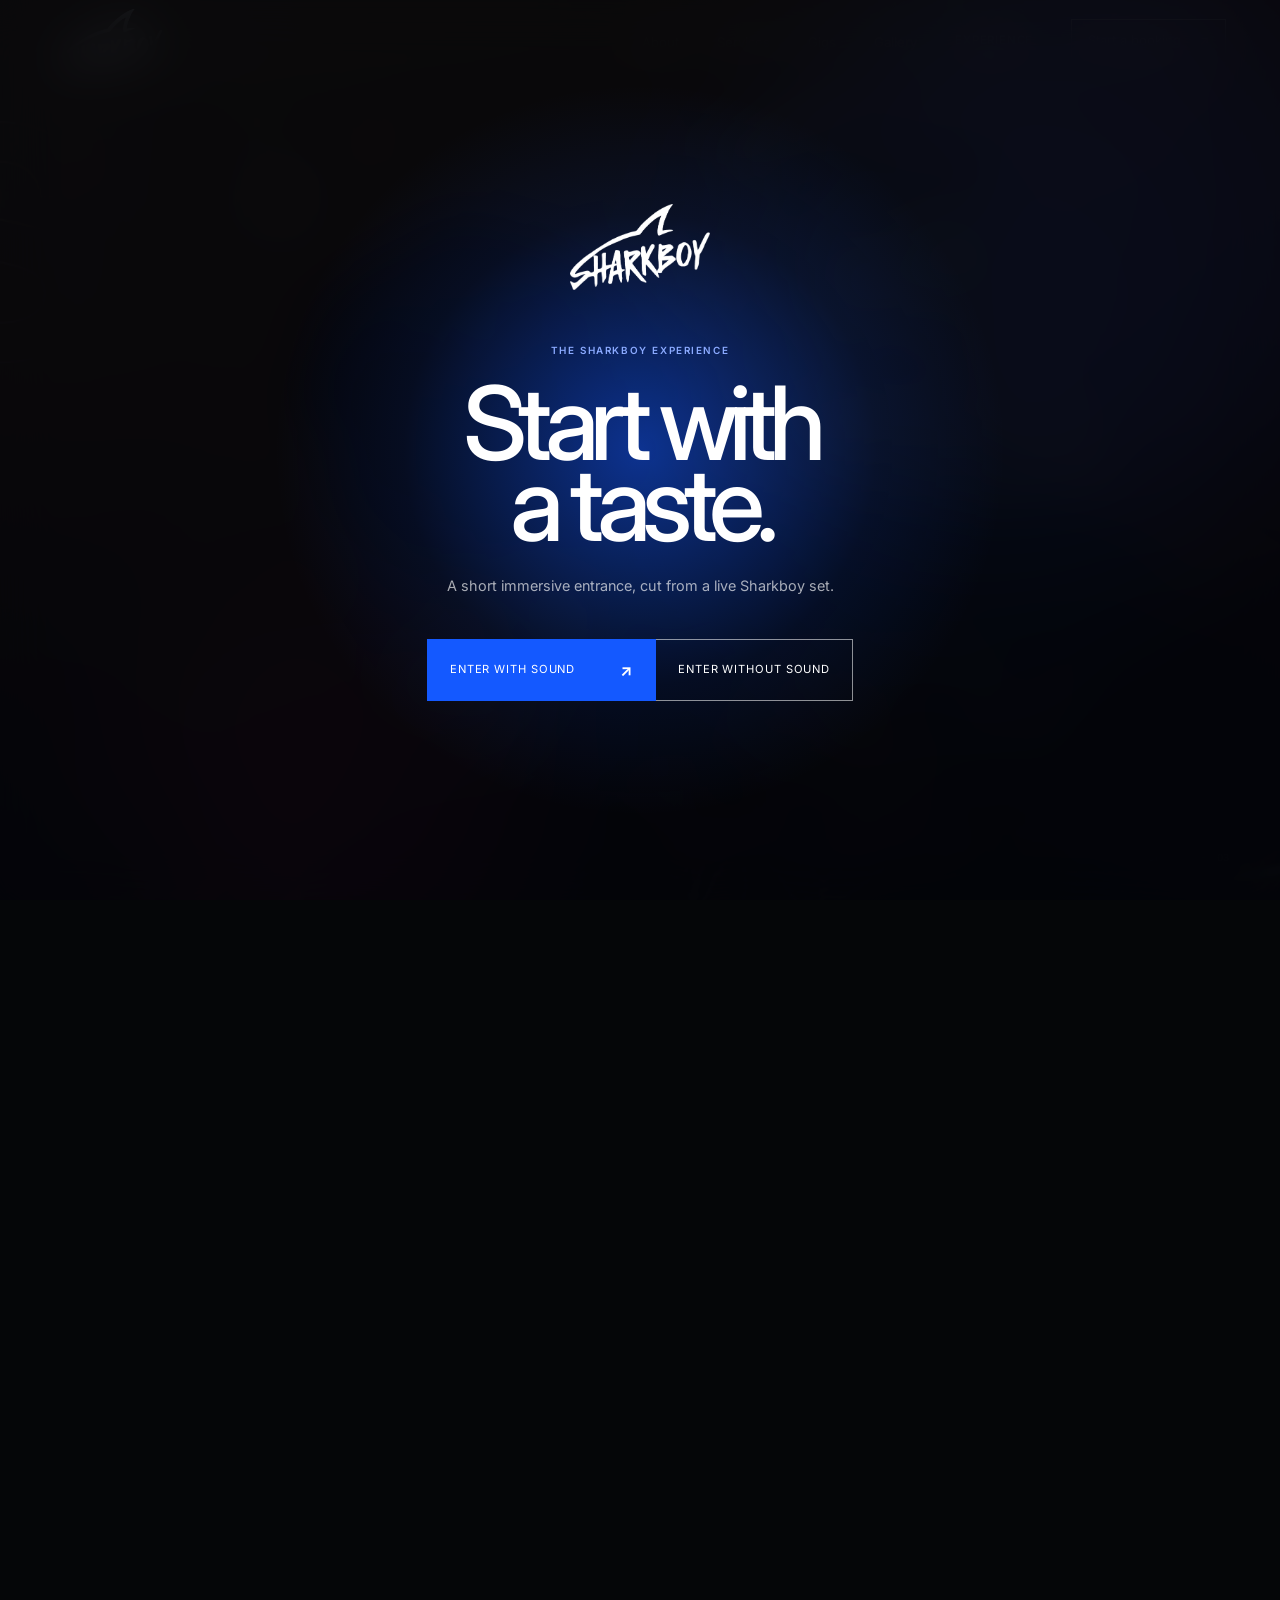
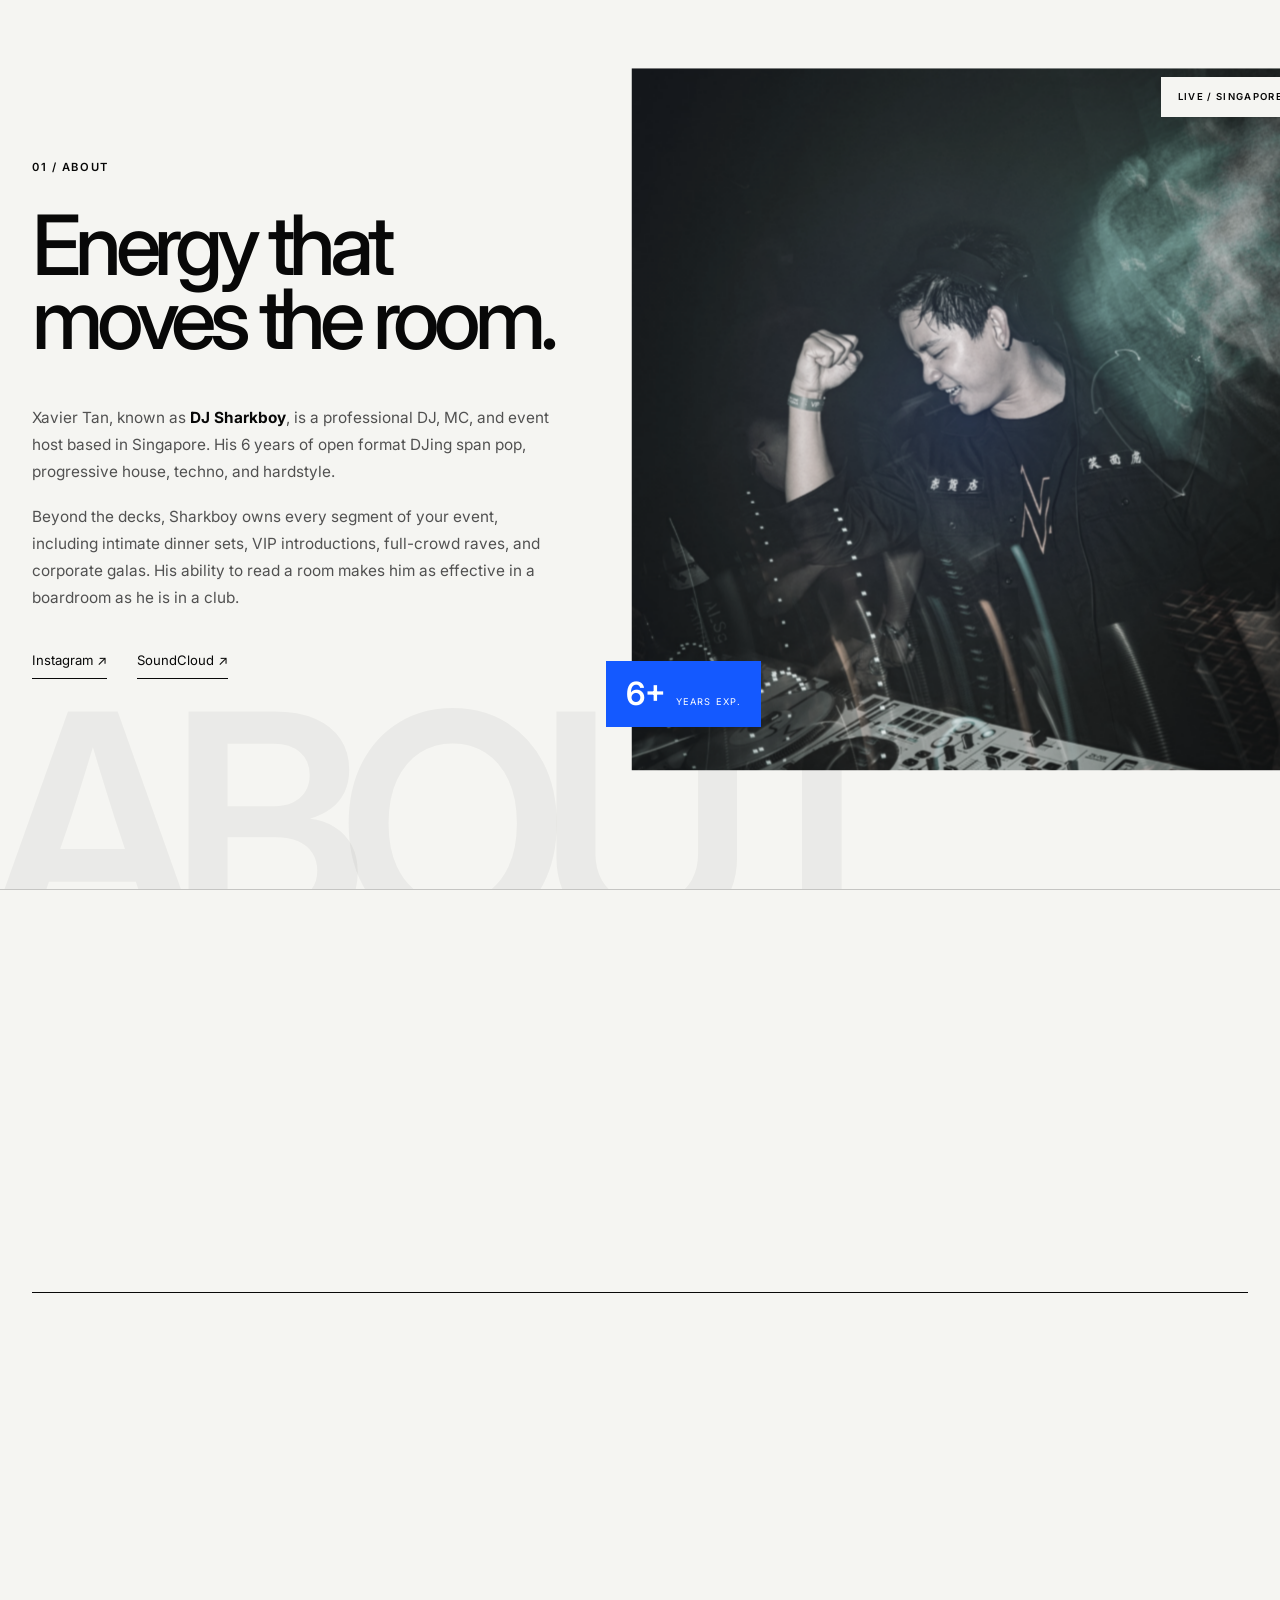
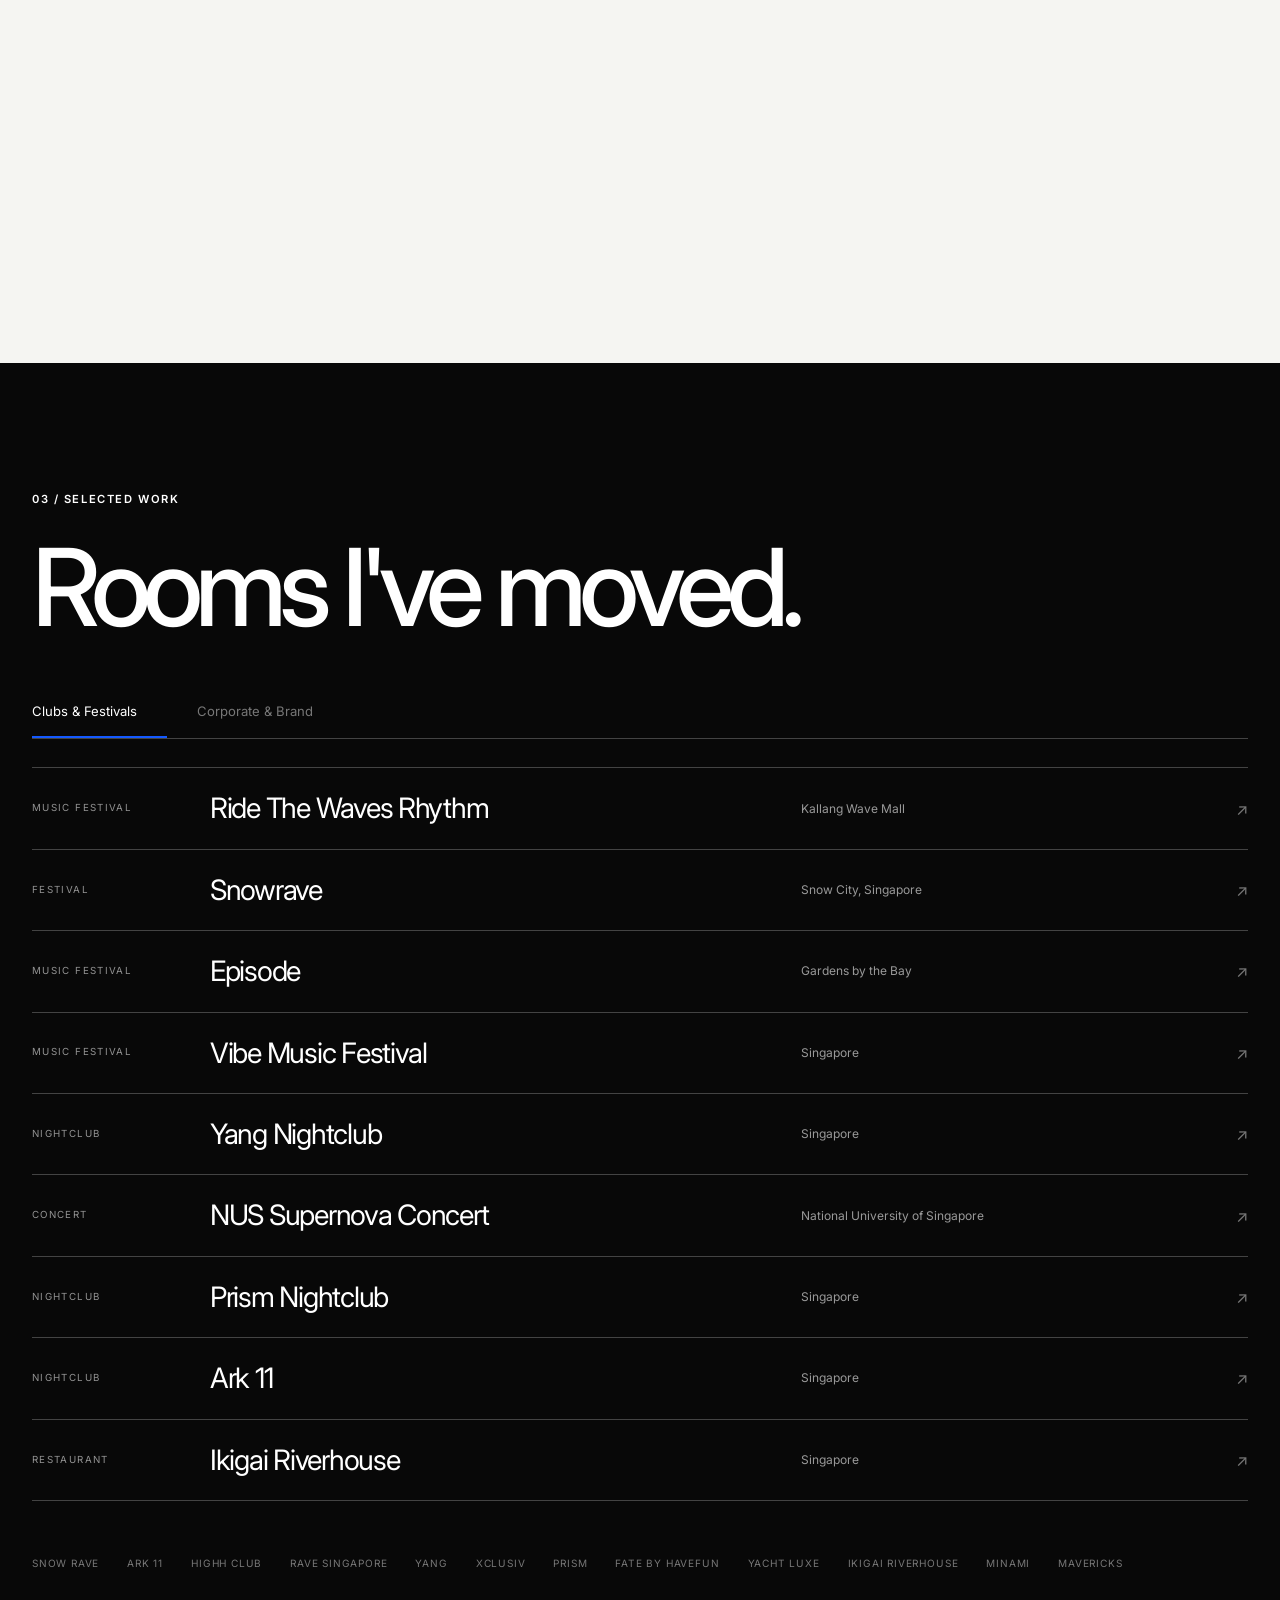
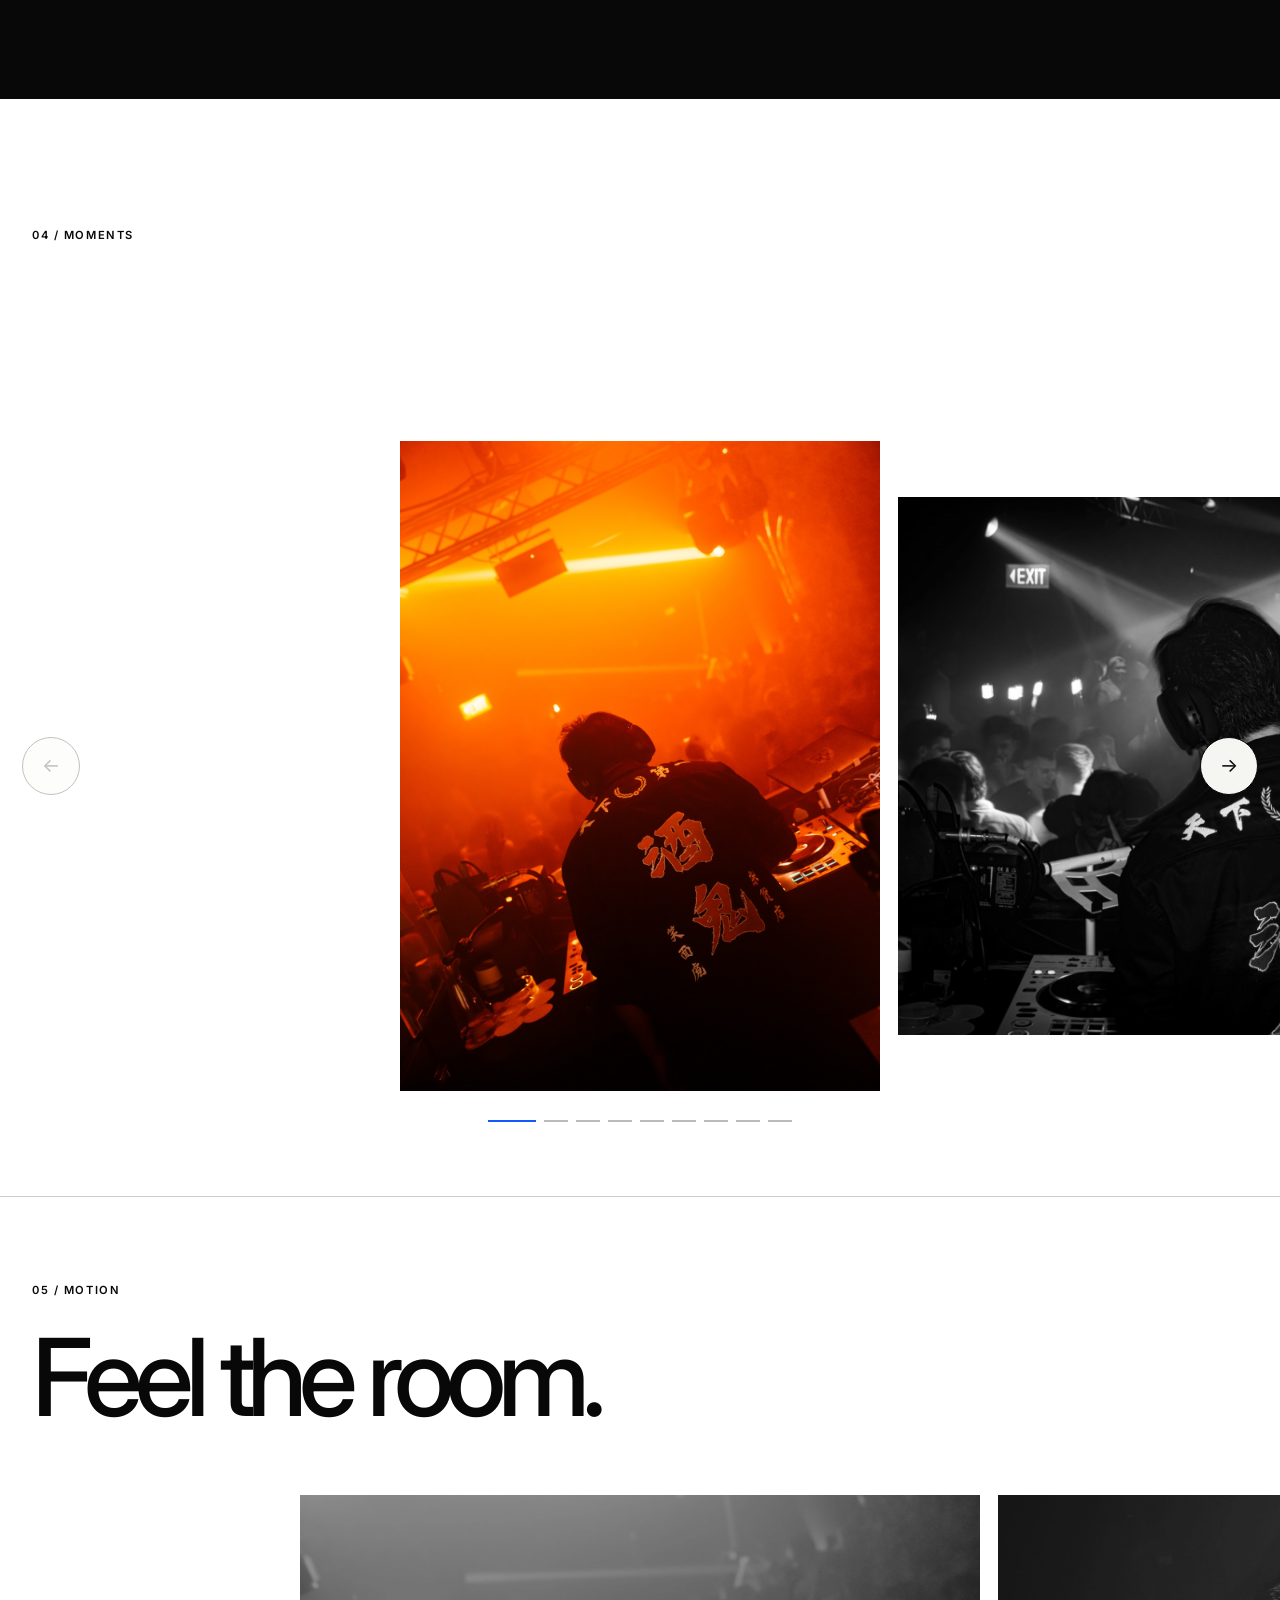
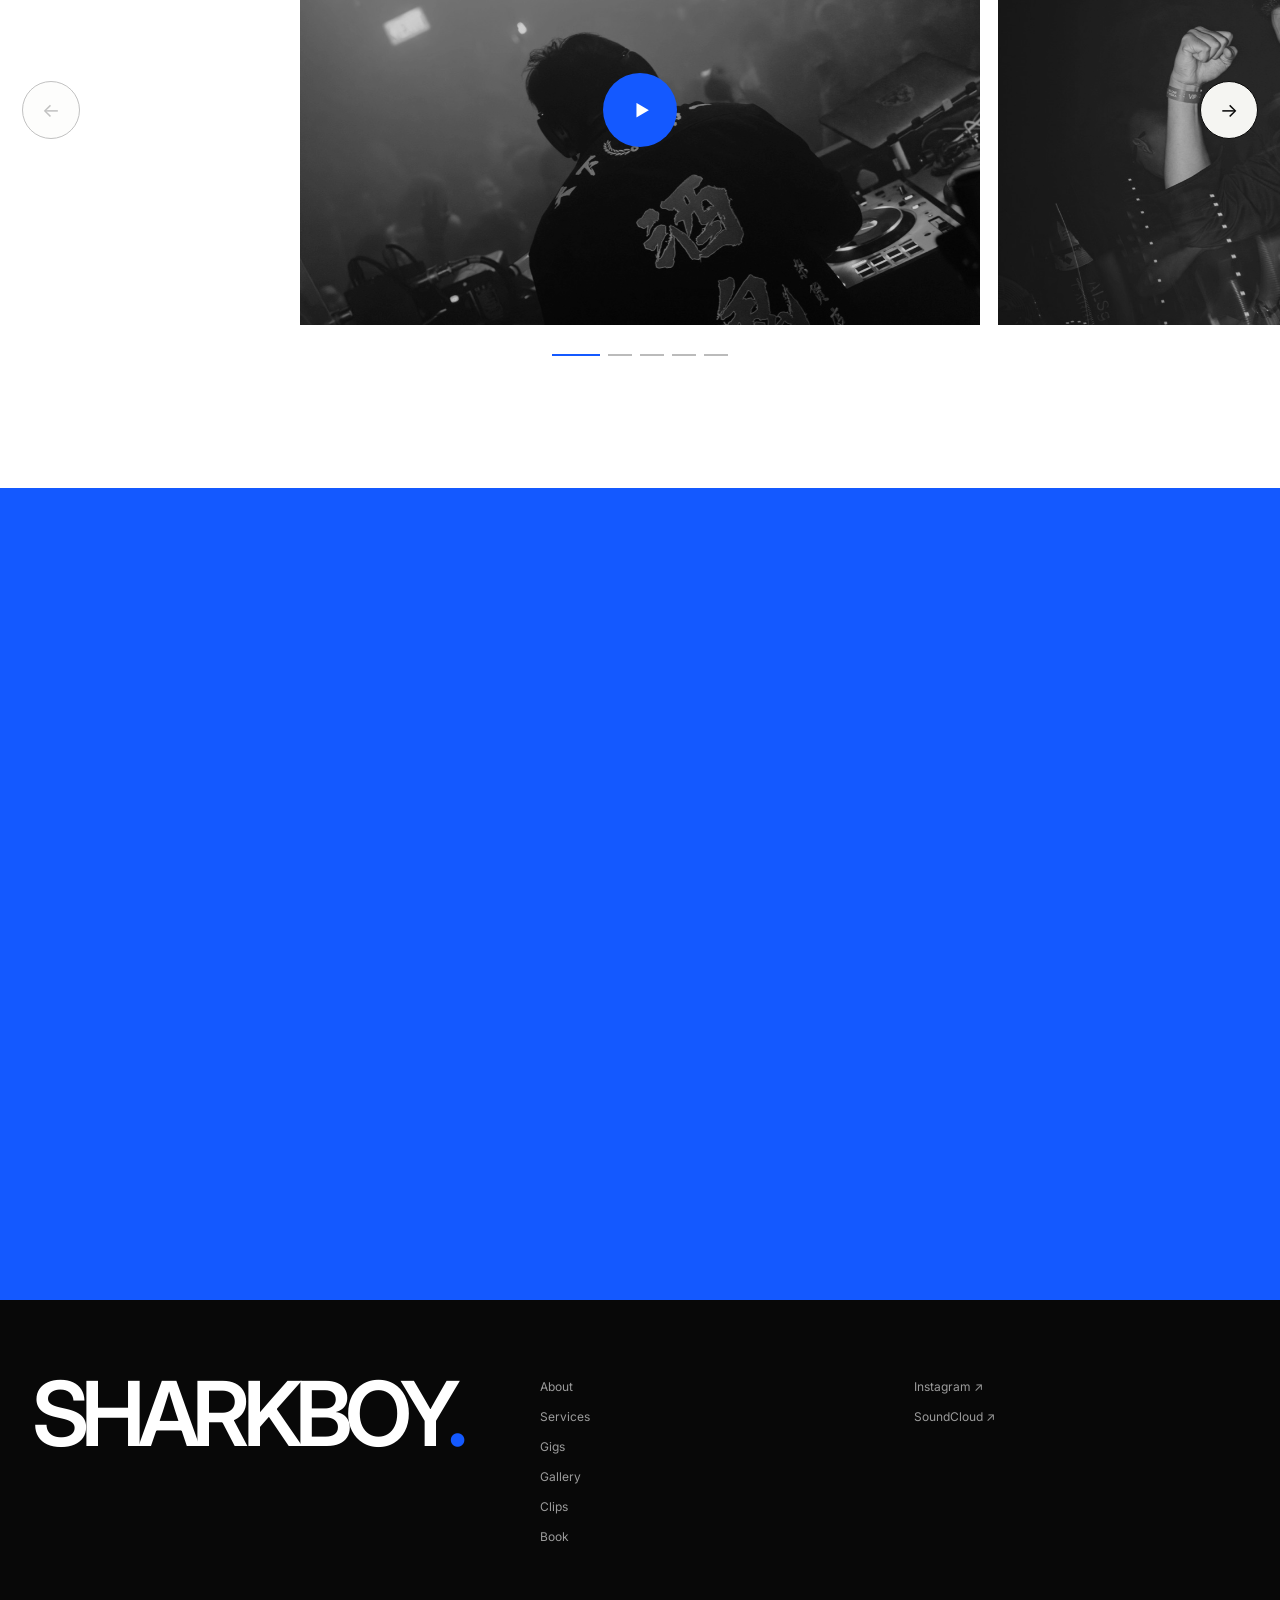
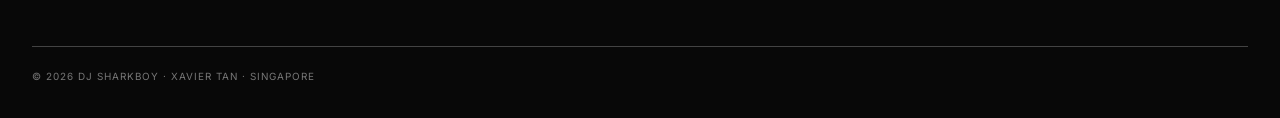
==== commit d7cb4072: "fix: remove hero time label" ====
--- a/website/index.html
+++ b/website/index.html
@@ -119,7 +119,6 @@
         </div>
 
         <div class="integrated-story">
-          <span>01:42 AM</span>
           <p>One track lands.<br>Everyone gets it.</p>
         </div>
 
--- a/website/depth-intro.css
+++ b/website/depth-intro.css
@@ -28,7 +28,7 @@
 .integrated-type{position:absolute;font-weight:700;letter-spacing:-.105em;line-height:.72;white-space:nowrap;pointer-events:none;will-change:transform,opacity}.integrated-type-back{font-size:clamp(8rem,25vw,28rem);left:-4vw;top:17vh;color:transparent;-webkit-text-stroke:1px rgba(255,255,255,.42);transform:translate3d(calc(var(--dp) * -18vw),calc(var(--dp) * -14vh),calc(-520px + var(--dp) * 880px)) rotateZ(calc(var(--dp) * -3deg));opacity:calc(.75 - var(--dp) * .45)}.integrated-type-front{font-size:clamp(9rem,28vw,31rem);right:-5vw;bottom:5vh;color:rgba(255,255,255,.08);transform:translate3d(calc(var(--dp) * 25vw),calc(var(--dp) * 20vh),calc(220px + var(--dp) * 600px));opacity:calc(.7 - var(--dp) * .8)}
 .integrated-frame{position:absolute;overflow:hidden;border:1px solid rgba(255,255,255,.36);box-shadow:0 30px 100px rgba(0,0,0,.55);will-change:transform,opacity}.integrated-frame img{width:100%;height:100%;object-fit:cover;filter:grayscale(.55) contrast(1.1)}.integrated-frame-one{width:18vw;height:25vw;right:12vw;top:18vh;transform:translate3d(calc(var(--dp) * -48vw),calc(var(--dp) * -10vh),calc(-100px + var(--dp) * 80px)) rotateY(-12deg) rotateZ(3deg);opacity:calc(var(--d-story) * .9)}.integrated-frame-two{width:28vw;height:18vw;left:18vw;bottom:8vh;transform:translate3d(calc(var(--dp) * 36vw),calc(var(--dp) * -28vh),calc(-220px + var(--dp) * 170px)) rotateY(13deg) rotateZ(-4deg);opacity:calc(var(--d-story) * .86)}.integrated-frame-three{width:20vw;height:29vw;right:36vw;top:10vh;transform:translate3d(calc(var(--dp) * 7vw),calc(var(--dp) * -8vh),calc(-380px + var(--dp) * 280px)) rotateY(-8deg) rotateZ(2deg);opacity:calc(var(--d-story) * .7)}
 .integrated-hero-copy{position:absolute;z-index:4;left:8vw;top:50%;color:#fff;transform:translate3d(0,calc(-50% + var(--dp) * -12vh),160px) scale(calc(1 + var(--dp) * .2));opacity:var(--d-intro);will-change:transform,opacity}.integrated-hero-copy>p,.integrated-hero-copy small{font-size:.66rem;font-weight:600;letter-spacing:.16em;text-transform:uppercase}.integrated-hero-copy>p{margin-bottom:32px}.integrated-hero-copy h1{font-size:clamp(4rem,9.4vw,9.5rem);font-weight:500;letter-spacing:-.09em;line-height:.78}.integrated-hero-copy h1 span{display:inline-block;color:var(--blue);margin-left:7vw}.integrated-hero-copy small{display:block;margin-top:42px;border-top:1px solid rgba(255,255,255,.4);padding-top:15px;width:240px}
-.integrated-story{position:absolute;z-index:11;right:6vw;top:50%;width:min(440px,34vw);color:#fff;transform:translate3d(0,-50%,80px);opacity:var(--d-story);text-shadow:0 8px 34px rgba(0,0,0,.9)}.integrated-story span{display:block;color:#8baaff;font-size:.63rem;font-weight:600;letter-spacing:.15em;margin-bottom:25px}.integrated-story p{font-size:clamp(2rem,4.2vw,4.8rem);font-weight:500;letter-spacing:-.06em;line-height:.96}
+.integrated-story{position:absolute;z-index:11;right:6vw;top:50%;width:min(440px,34vw);color:#fff;transform:translate3d(0,-50%,80px);opacity:var(--d-story);text-shadow:0 8px 34px rgba(0,0,0,.9)}.integrated-story p{font-size:clamp(2rem,4.2vw,4.8rem);font-weight:500;letter-spacing:-.06em;line-height:.96}
 .integrated-final{position:absolute;z-index:12;left:50%;top:50%;width:min(980px,84vw);text-align:center;color:#fff;transform:translate3d(-50%,-50%,260px) scale(calc(.82 + var(--d-final) * .18));opacity:var(--d-final)}.integrated-final>span{display:block;font-size:.65rem;text-transform:uppercase;letter-spacing:.18em;margin-bottom:30px}.integrated-final h2{font-size:clamp(4rem,10vw,10rem);font-weight:500;letter-spacing:-.085em;line-height:.78}.integrated-final a{display:inline-flex;gap:70px;margin-top:52px;background:var(--blue);padding:20px 26px;font-size:.76rem;text-transform:uppercase;letter-spacing:.08em}.integrated-final a b{font-size:1rem}
 .integrated-fog{position:absolute;z-index:7;inset:0;background:radial-gradient(circle at 50% 53%,rgba(20,89,255,.36),rgba(4,6,10,.92) 48%,#050608 72%);opacity:calc(var(--d-final) * .9);pointer-events:none}
 .integrated-scroll-guide{position:absolute;z-index:20;left:4vw;bottom:35px;color:#fff;display:flex;align-items:center;gap:16px;font-size:.58rem;letter-spacing:.14em;text-transform:uppercase;opacity:var(--d-intro)}.integrated-scroll-guide>i{width:90px;height:1px;background:rgba(255,255,255,.25);position:relative}.integrated-scroll-guide>i b{position:absolute;inset:0;background:#fff;transform-origin:left;transform:scaleX(var(--dp))}.integrated-scroll-guide em{font-style:normal;font-size:.9rem}.integrated-counter{position:absolute;z-index:20;right:4vw;bottom:35px;color:#fff;display:flex;align-items:center;gap:12px;font-size:.62rem}.integrated-counter i{display:block;width:35px;height:1px;background:rgba(255,255,255,.4)}.integrated-current{color:#6f97ff}
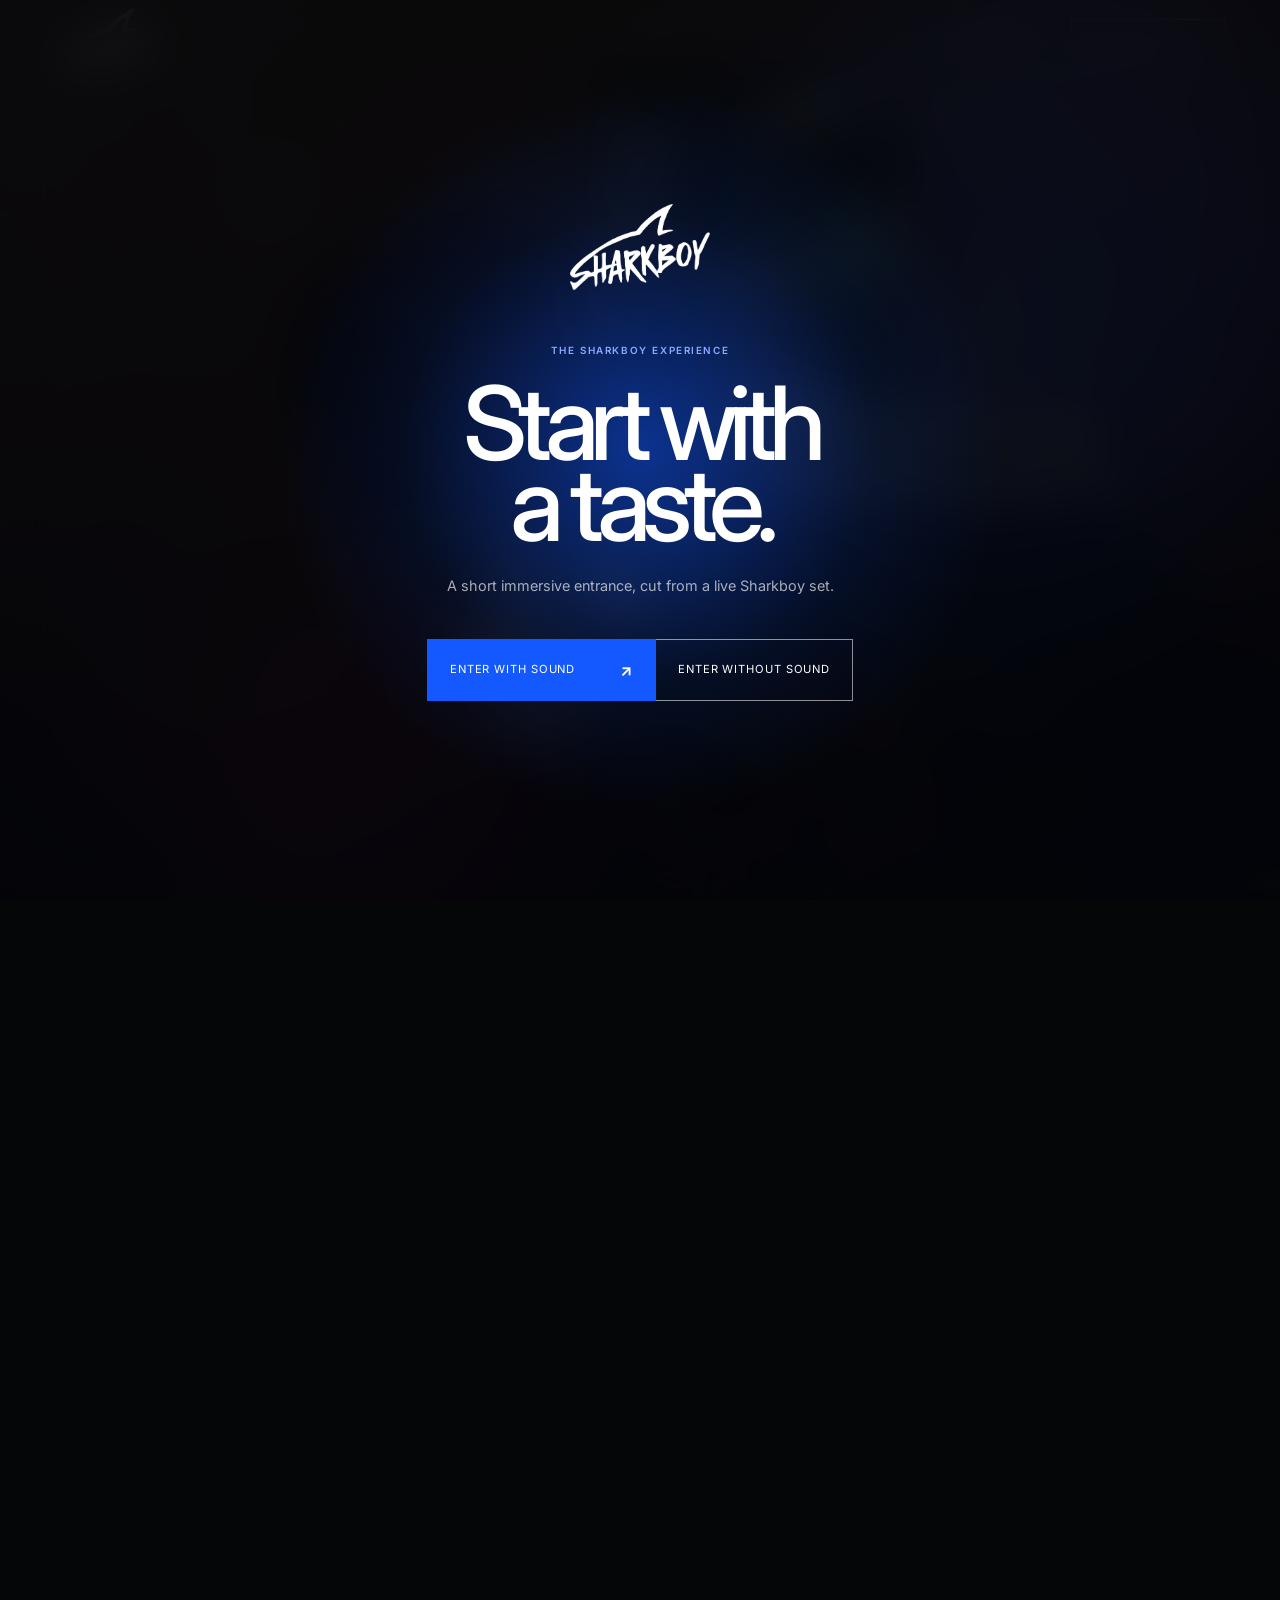
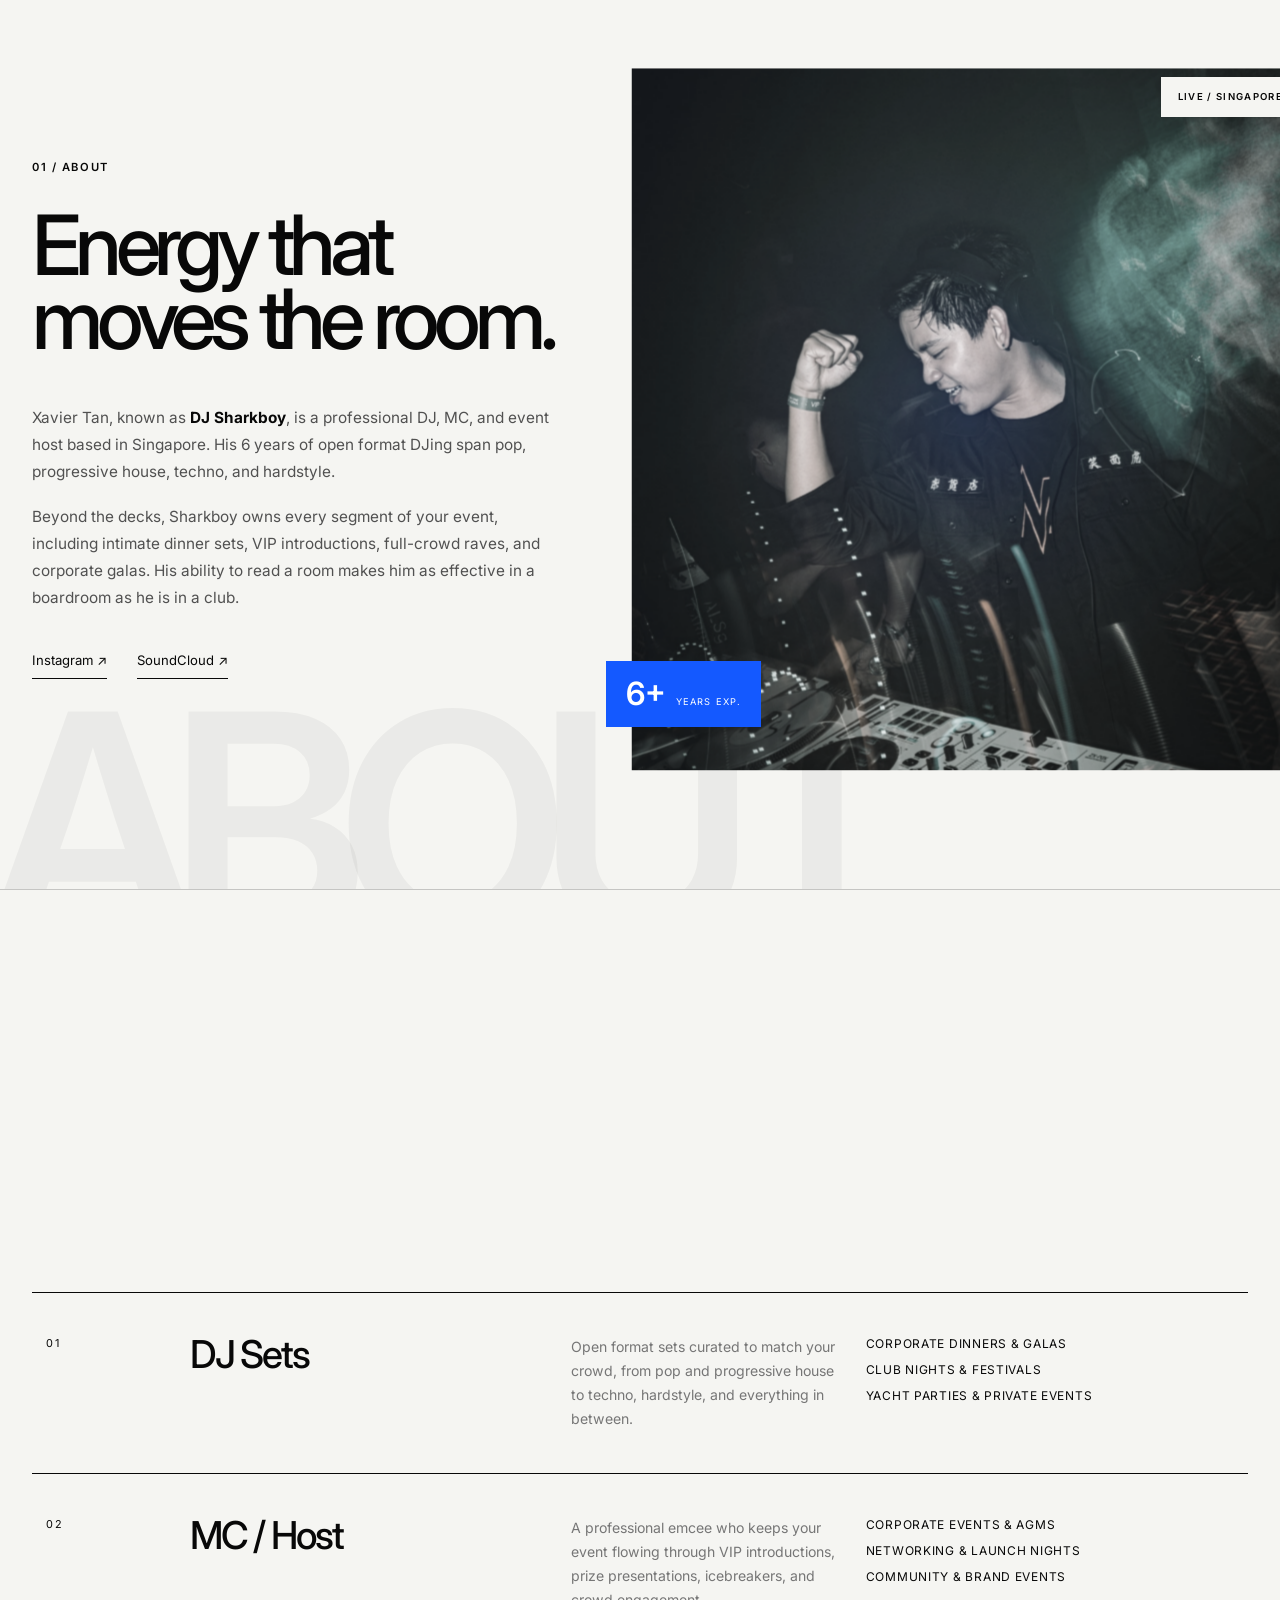
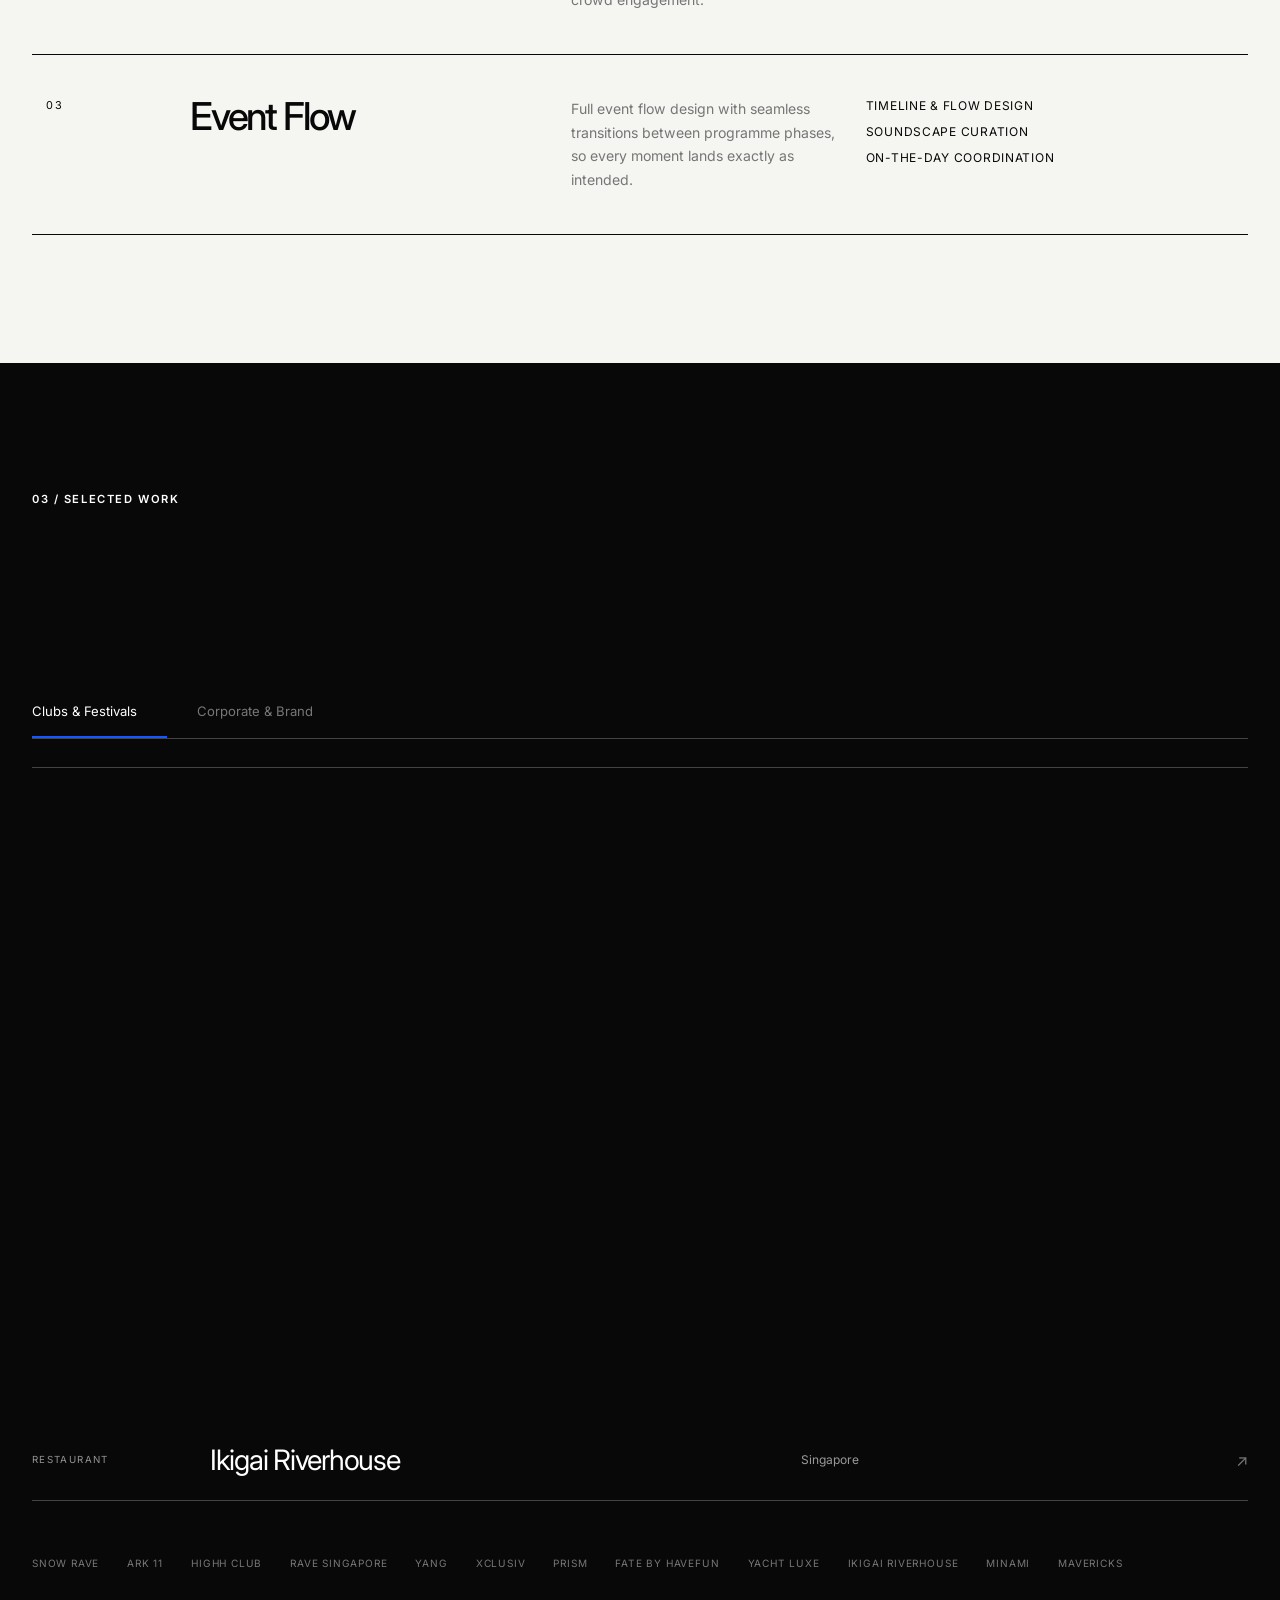
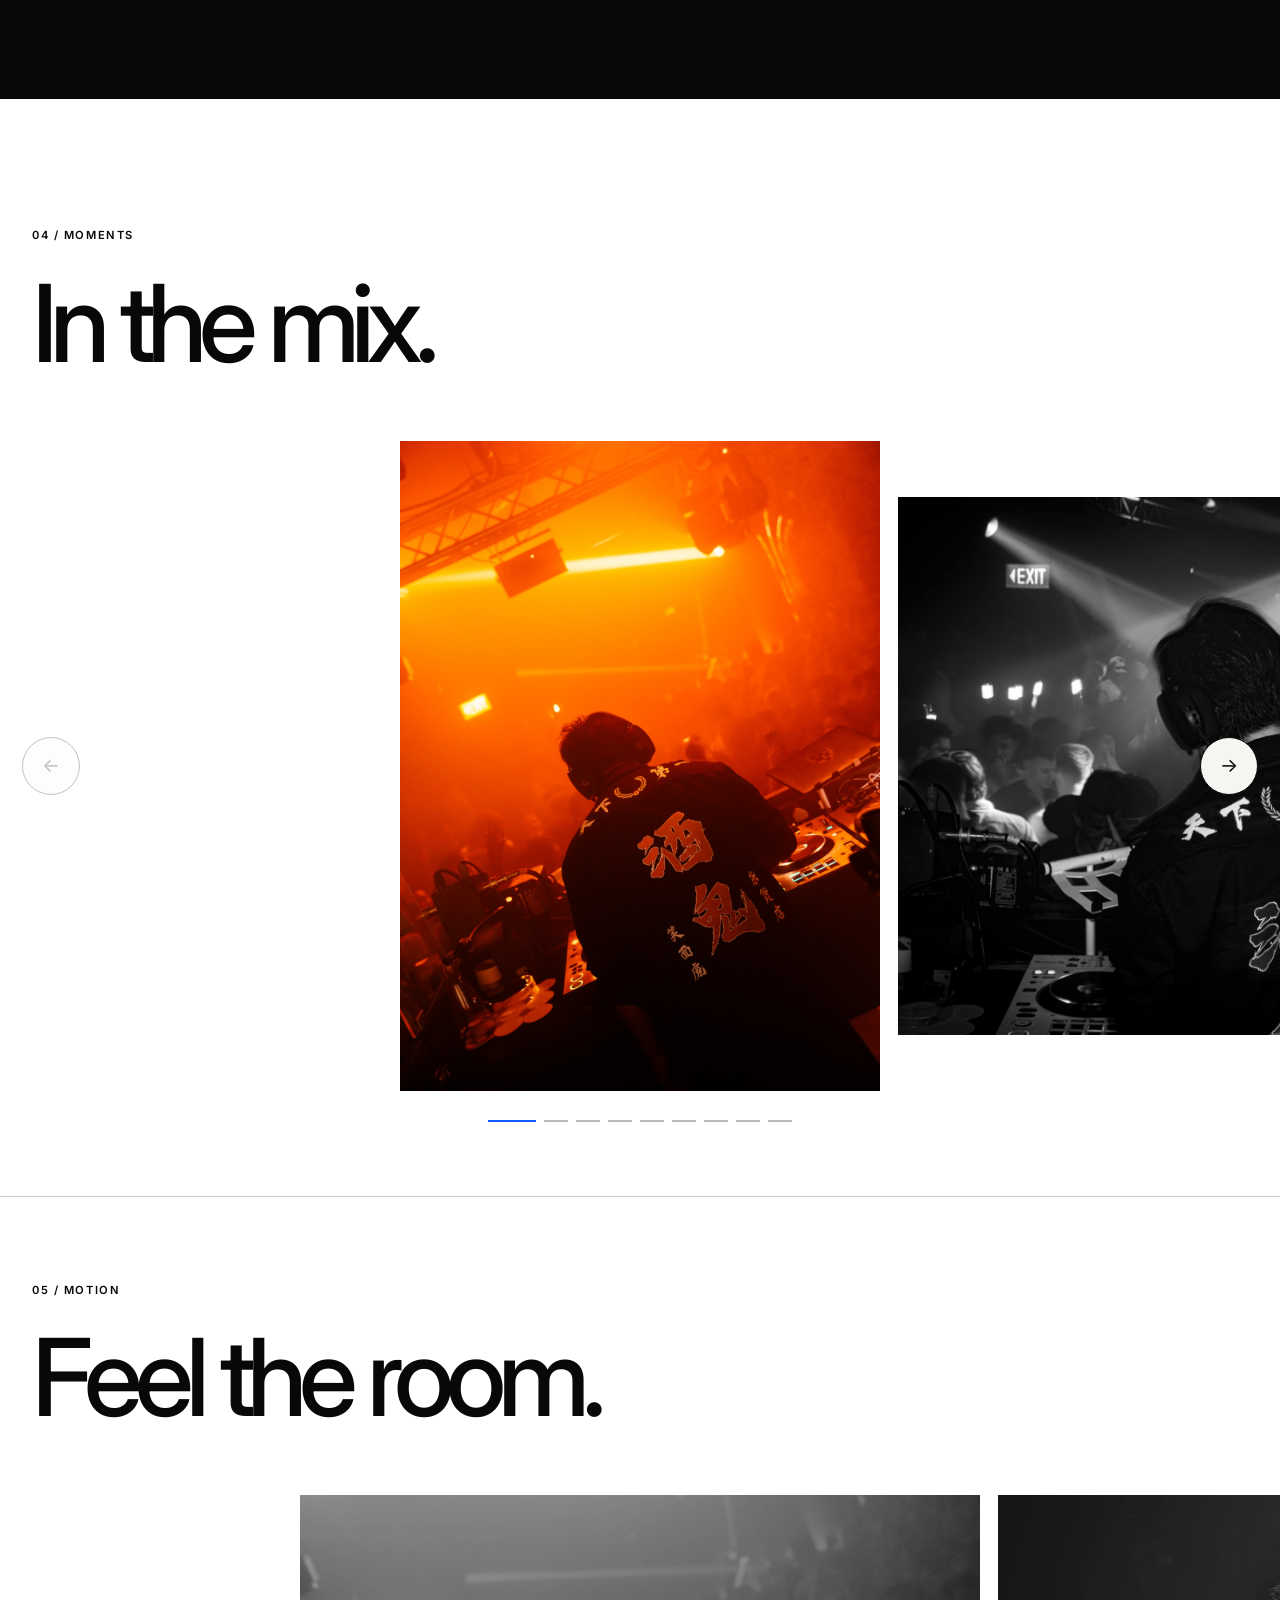
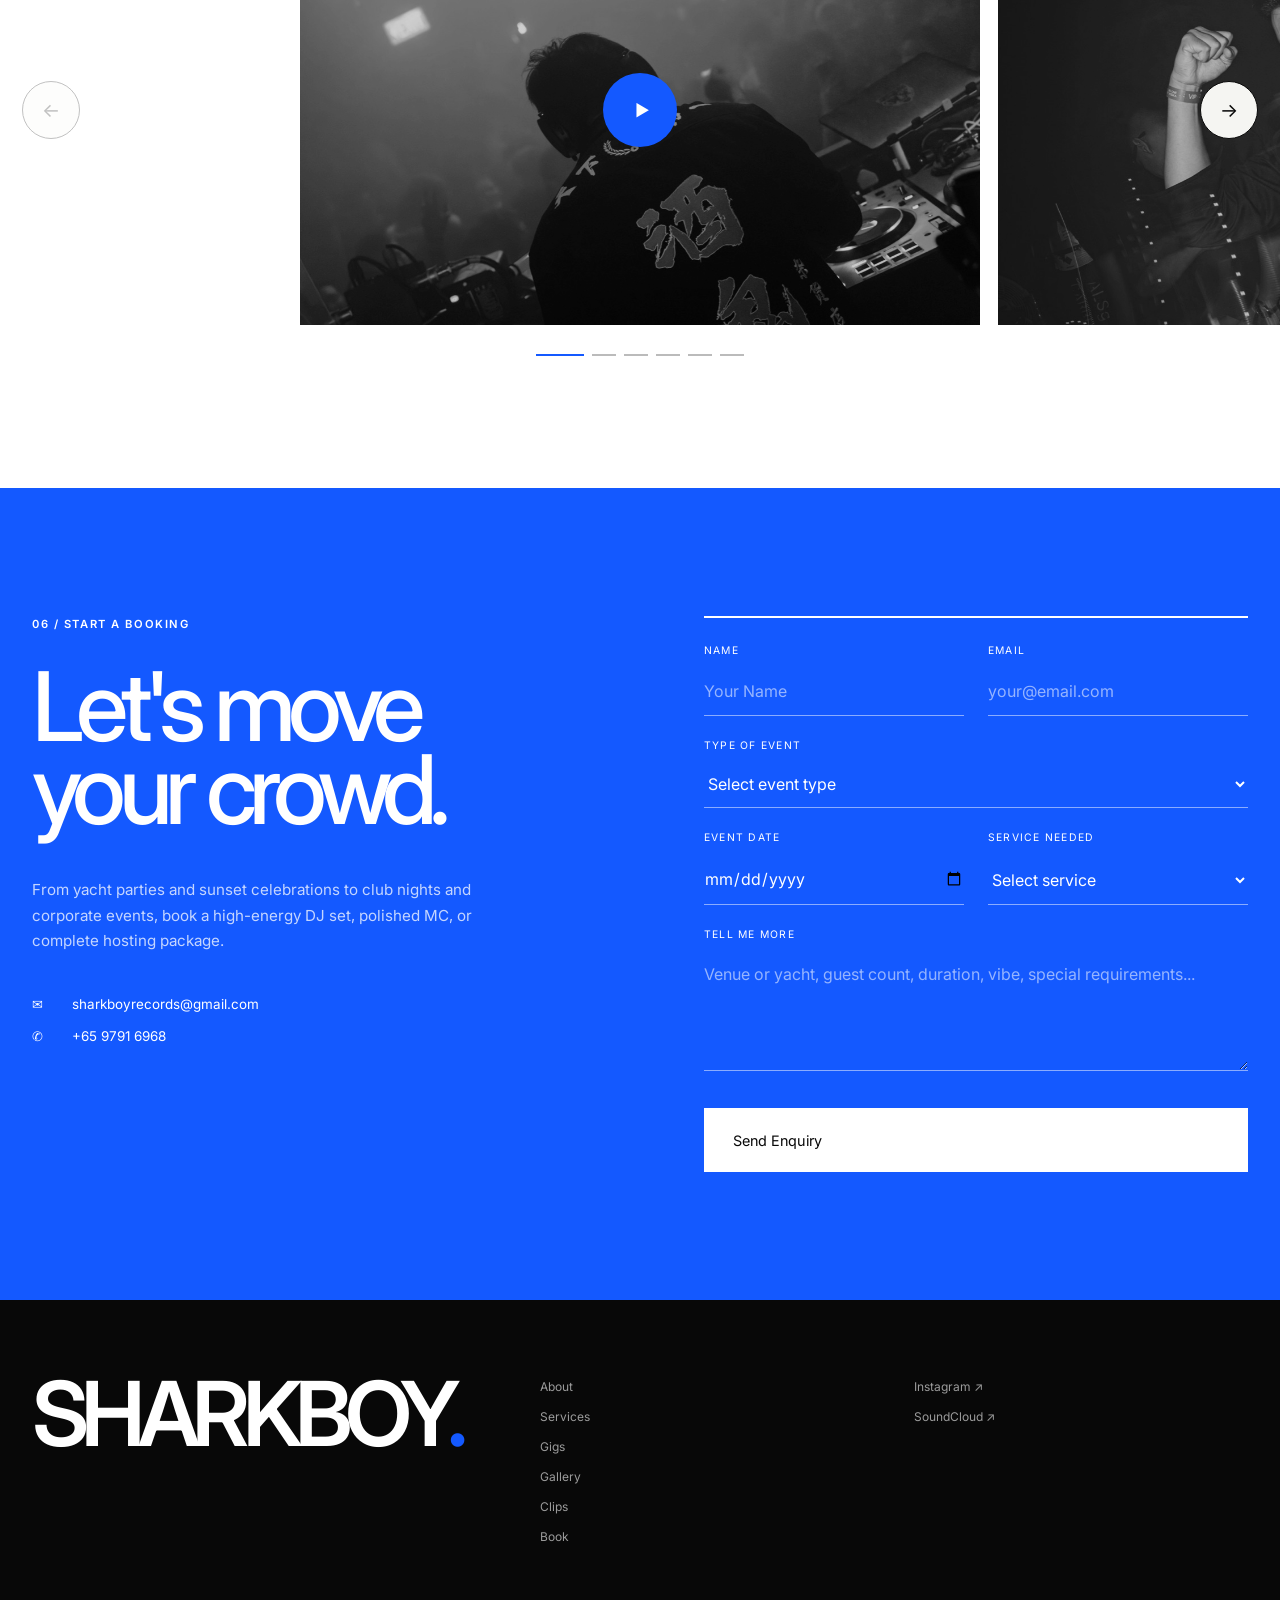
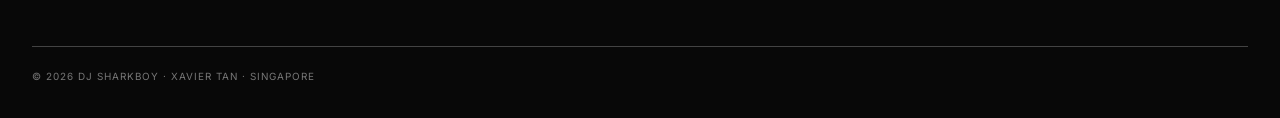
==== commit f3463947: "fix: prevent stale hero time label" ====
--- a/website/index.html
+++ b/website/index.html
@@ -3,6 +3,9 @@
 <head>
   <meta charset="UTF-8" />
   <meta name="viewport" content="width=device-width, initial-scale=1.0" />
+  <meta http-equiv="Cache-Control" content="no-cache, no-store, must-revalidate" />
+  <meta http-equiv="Pragma" content="no-cache" />
+  <meta http-equiv="Expires" content="0" />
   <title>DJ Sharkboy | Singapore DJ · MC · Event Host</title>
   <link rel="preconnect" href="https://fonts.googleapis.com" />
   <link rel="preconnect" href="https://fonts.gstatic.com" crossorigin />
@@ -10,7 +13,7 @@
   <link rel="icon" href="assets/static/sharkboy-logo.png?v=3" type="image/png" />
   <link href="https://fonts.googleapis.com/css2?family=Inter:wght@300;400;500;600;700&display=swap" rel="stylesheet" />
   <link rel="stylesheet" href="style.css?v=14" />
-  <link rel="stylesheet" href="depth-intro.css?v=11" />
+  <link rel="stylesheet" href="depth-intro.css?v=12" />
 </head>
 <body class="intro-locked depth-active">
 
@@ -407,7 +410,7 @@
     </div>
   </footer>
 
-  <script src="depth-intro.js?v=11"></script>
+  <script src="depth-intro.js?v=12"></script>
   <script src="script.js?v=7"></script>
 </body>
 </html>
--- a/website/depth-intro.css
+++ b/website/depth-intro.css
@@ -28,7 +28,7 @@
 .integrated-type{position:absolute;font-weight:700;letter-spacing:-.105em;line-height:.72;white-space:nowrap;pointer-events:none;will-change:transform,opacity}.integrated-type-back{font-size:clamp(8rem,25vw,28rem);left:-4vw;top:17vh;color:transparent;-webkit-text-stroke:1px rgba(255,255,255,.42);transform:translate3d(calc(var(--dp) * -18vw),calc(var(--dp) * -14vh),calc(-520px + var(--dp) * 880px)) rotateZ(calc(var(--dp) * -3deg));opacity:calc(.75 - var(--dp) * .45)}.integrated-type-front{font-size:clamp(9rem,28vw,31rem);right:-5vw;bottom:5vh;color:rgba(255,255,255,.08);transform:translate3d(calc(var(--dp) * 25vw),calc(var(--dp) * 20vh),calc(220px + var(--dp) * 600px));opacity:calc(.7 - var(--dp) * .8)}
 .integrated-frame{position:absolute;overflow:hidden;border:1px solid rgba(255,255,255,.36);box-shadow:0 30px 100px rgba(0,0,0,.55);will-change:transform,opacity}.integrated-frame img{width:100%;height:100%;object-fit:cover;filter:grayscale(.55) contrast(1.1)}.integrated-frame-one{width:18vw;height:25vw;right:12vw;top:18vh;transform:translate3d(calc(var(--dp) * -48vw),calc(var(--dp) * -10vh),calc(-100px + var(--dp) * 80px)) rotateY(-12deg) rotateZ(3deg);opacity:calc(var(--d-story) * .9)}.integrated-frame-two{width:28vw;height:18vw;left:18vw;bottom:8vh;transform:translate3d(calc(var(--dp) * 36vw),calc(var(--dp) * -28vh),calc(-220px + var(--dp) * 170px)) rotateY(13deg) rotateZ(-4deg);opacity:calc(var(--d-story) * .86)}.integrated-frame-three{width:20vw;height:29vw;right:36vw;top:10vh;transform:translate3d(calc(var(--dp) * 7vw),calc(var(--dp) * -8vh),calc(-380px + var(--dp) * 280px)) rotateY(-8deg) rotateZ(2deg);opacity:calc(var(--d-story) * .7)}
 .integrated-hero-copy{position:absolute;z-index:4;left:8vw;top:50%;color:#fff;transform:translate3d(0,calc(-50% + var(--dp) * -12vh),160px) scale(calc(1 + var(--dp) * .2));opacity:var(--d-intro);will-change:transform,opacity}.integrated-hero-copy>p,.integrated-hero-copy small{font-size:.66rem;font-weight:600;letter-spacing:.16em;text-transform:uppercase}.integrated-hero-copy>p{margin-bottom:32px}.integrated-hero-copy h1{font-size:clamp(4rem,9.4vw,9.5rem);font-weight:500;letter-spacing:-.09em;line-height:.78}.integrated-hero-copy h1 span{display:inline-block;color:var(--blue);margin-left:7vw}.integrated-hero-copy small{display:block;margin-top:42px;border-top:1px solid rgba(255,255,255,.4);padding-top:15px;width:240px}
-.integrated-story{position:absolute;z-index:11;right:6vw;top:50%;width:min(440px,34vw);color:#fff;transform:translate3d(0,-50%,80px);opacity:var(--d-story);text-shadow:0 8px 34px rgba(0,0,0,.9)}.integrated-story p{font-size:clamp(2rem,4.2vw,4.8rem);font-weight:500;letter-spacing:-.06em;line-height:.96}
+.integrated-story{position:absolute;z-index:11;right:6vw;top:50%;width:min(440px,34vw);color:#fff;transform:translate3d(0,-50%,80px);opacity:var(--d-story);text-shadow:0 8px 34px rgba(0,0,0,.9)}.integrated-story>span{display:none!important}.integrated-story p{font-size:clamp(2rem,4.2vw,4.8rem);font-weight:500;letter-spacing:-.06em;line-height:.96}
 .integrated-final{position:absolute;z-index:12;left:50%;top:50%;width:min(980px,84vw);text-align:center;color:#fff;transform:translate3d(-50%,-50%,260px) scale(calc(.82 + var(--d-final) * .18));opacity:var(--d-final)}.integrated-final>span{display:block;font-size:.65rem;text-transform:uppercase;letter-spacing:.18em;margin-bottom:30px}.integrated-final h2{font-size:clamp(4rem,10vw,10rem);font-weight:500;letter-spacing:-.085em;line-height:.78}.integrated-final a{display:inline-flex;gap:70px;margin-top:52px;background:var(--blue);padding:20px 26px;font-size:.76rem;text-transform:uppercase;letter-spacing:.08em}.integrated-final a b{font-size:1rem}
 .integrated-fog{position:absolute;z-index:7;inset:0;background:radial-gradient(circle at 50% 53%,rgba(20,89,255,.36),rgba(4,6,10,.92) 48%,#050608 72%);opacity:calc(var(--d-final) * .9);pointer-events:none}
 .integrated-scroll-guide{position:absolute;z-index:20;left:4vw;bottom:35px;color:#fff;display:flex;align-items:center;gap:16px;font-size:.58rem;letter-spacing:.14em;text-transform:uppercase;opacity:var(--d-intro)}.integrated-scroll-guide>i{width:90px;height:1px;background:rgba(255,255,255,.25);position:relative}.integrated-scroll-guide>i b{position:absolute;inset:0;background:#fff;transform-origin:left;transform:scaleX(var(--dp))}.integrated-scroll-guide em{font-style:normal;font-size:.9rem}.integrated-counter{position:absolute;z-index:20;right:4vw;bottom:35px;color:#fff;display:flex;align-items:center;gap:12px;font-size:.62rem}.integrated-counter i{display:block;width:35px;height:1px;background:rgba(255,255,255,.4)}.integrated-current{color:#6f97ff}
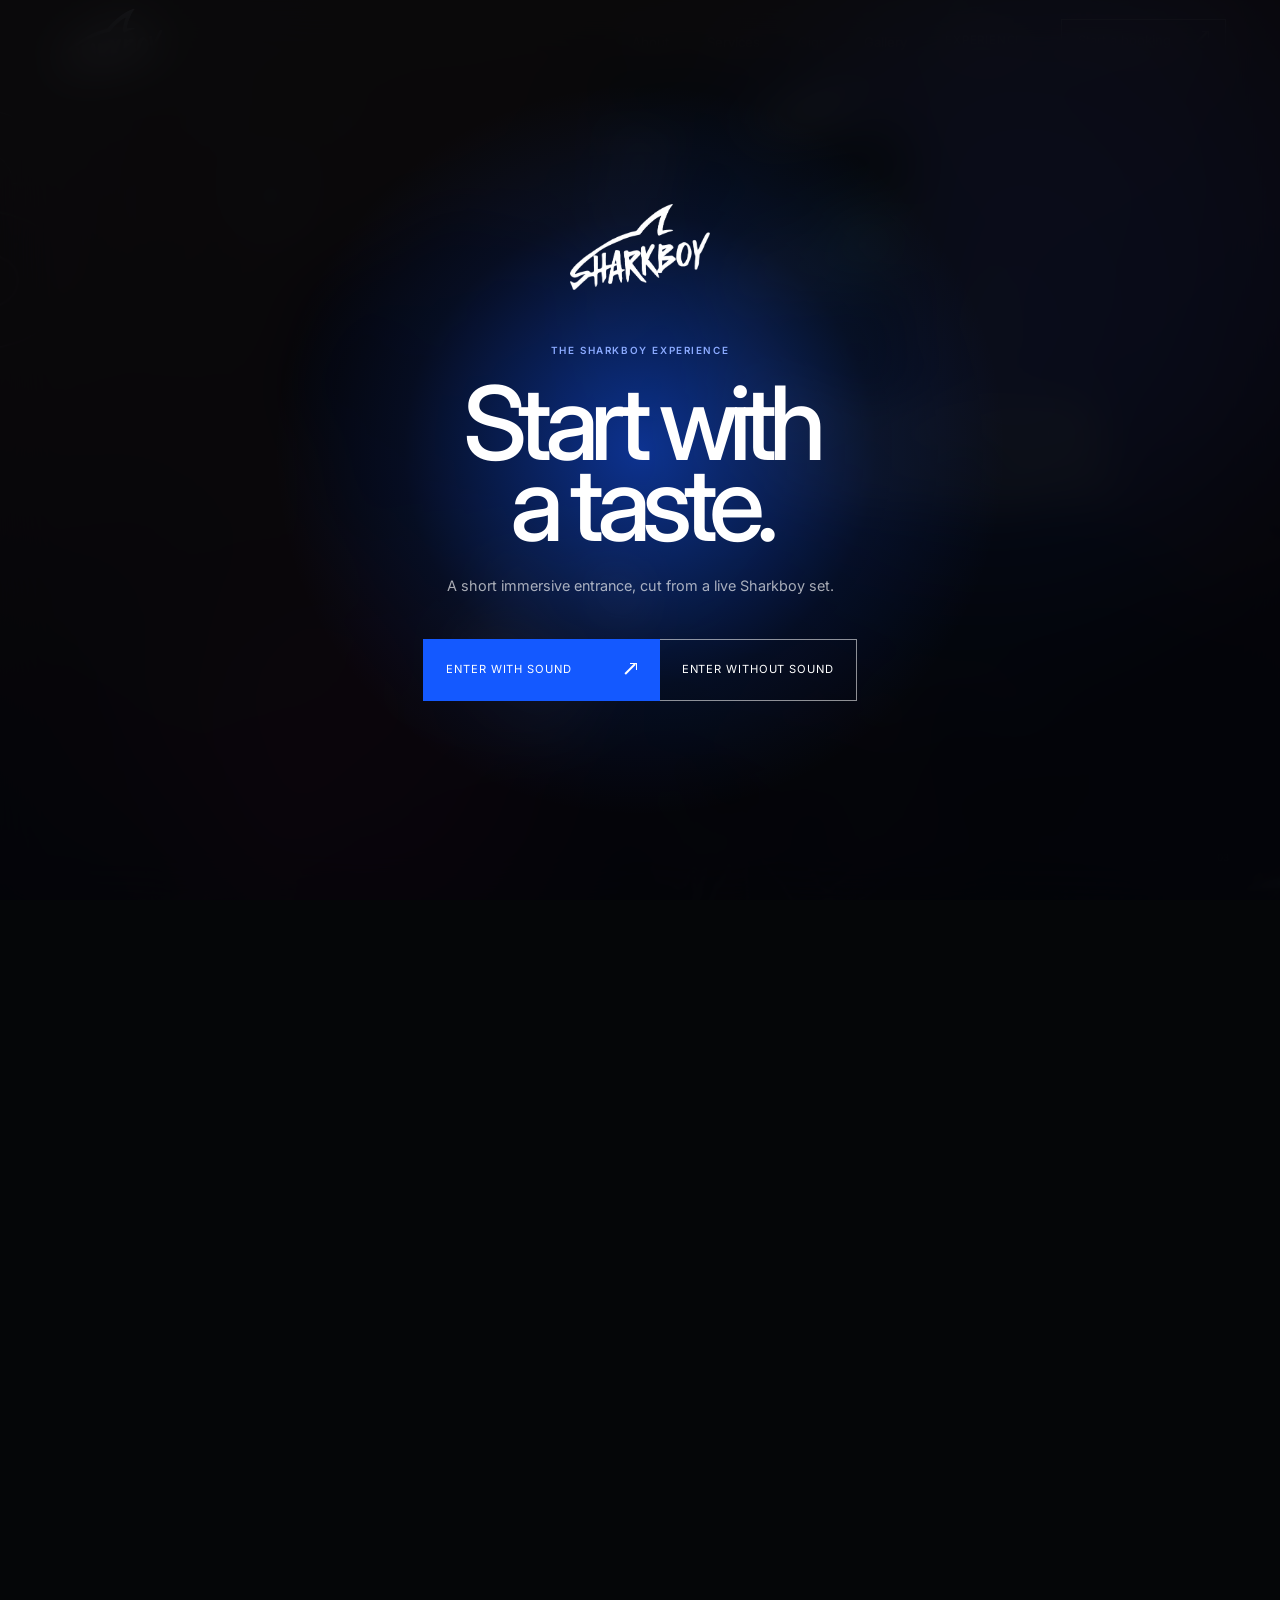
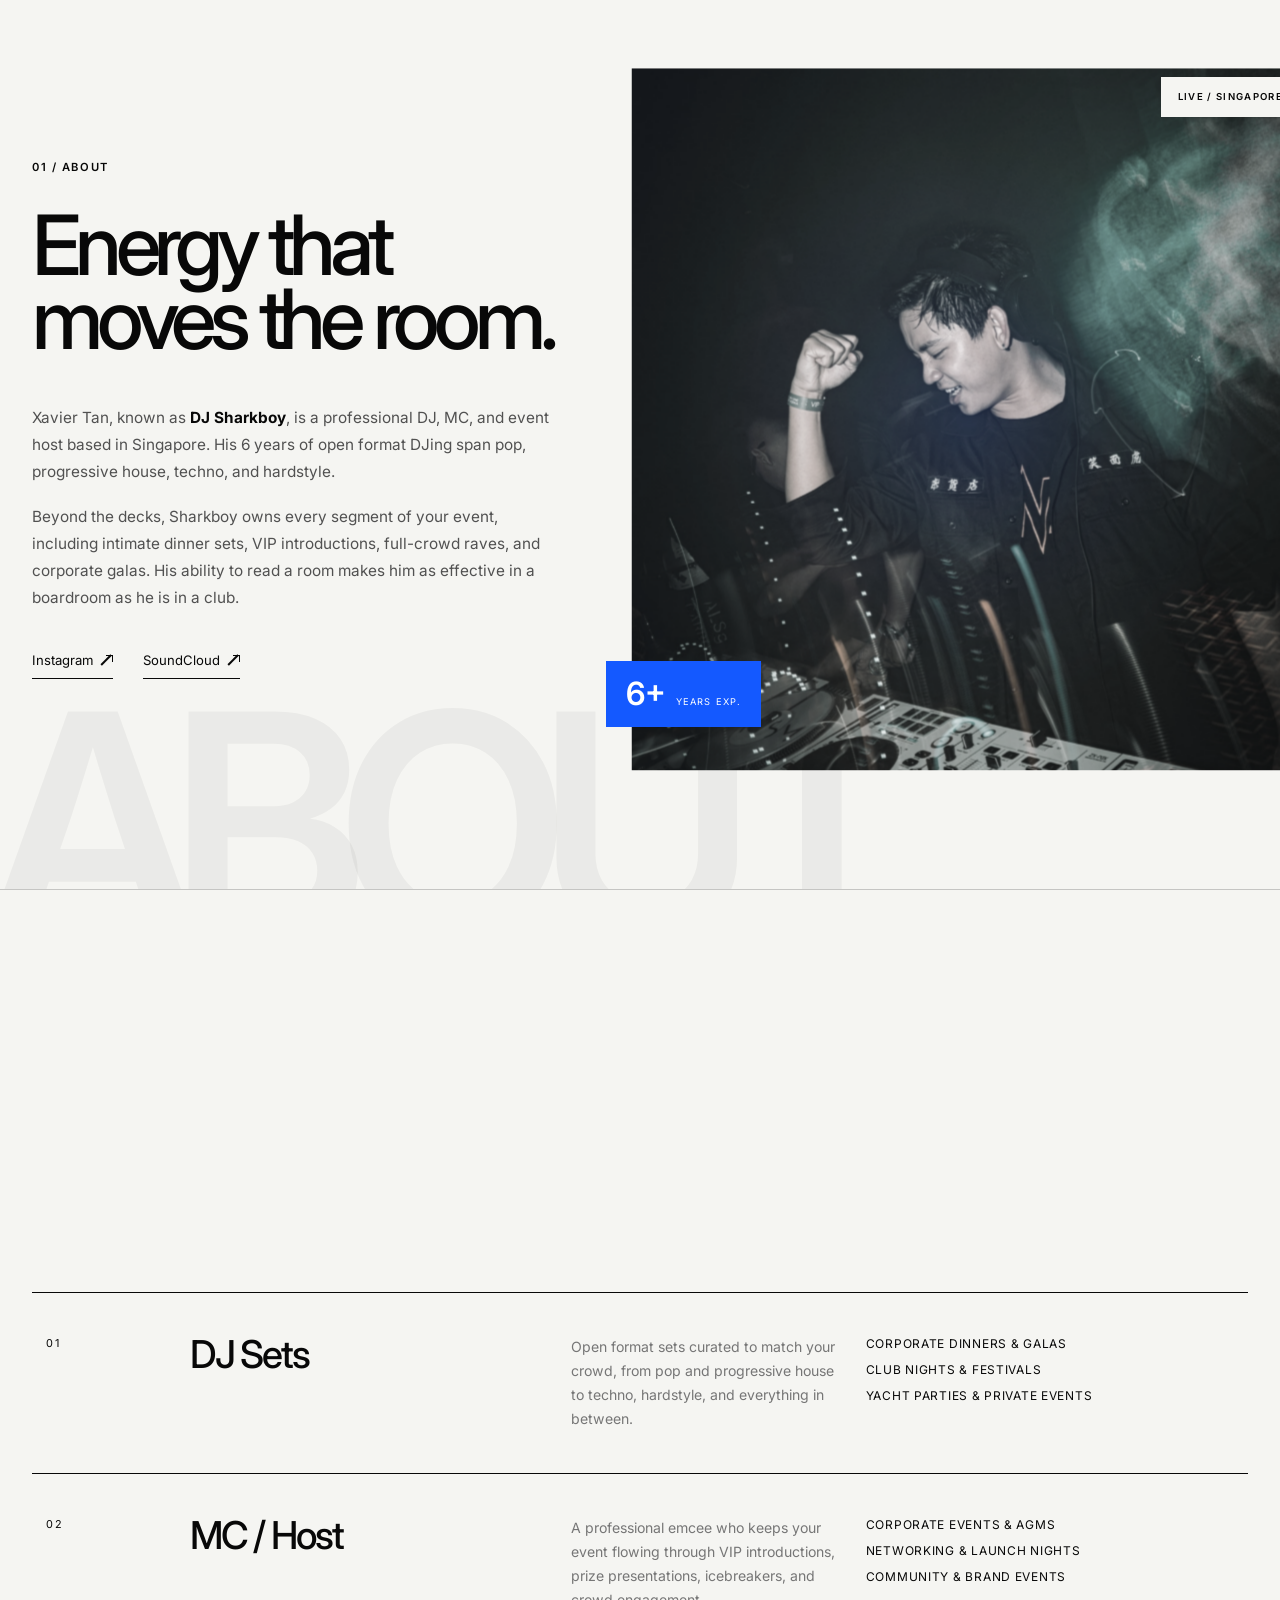
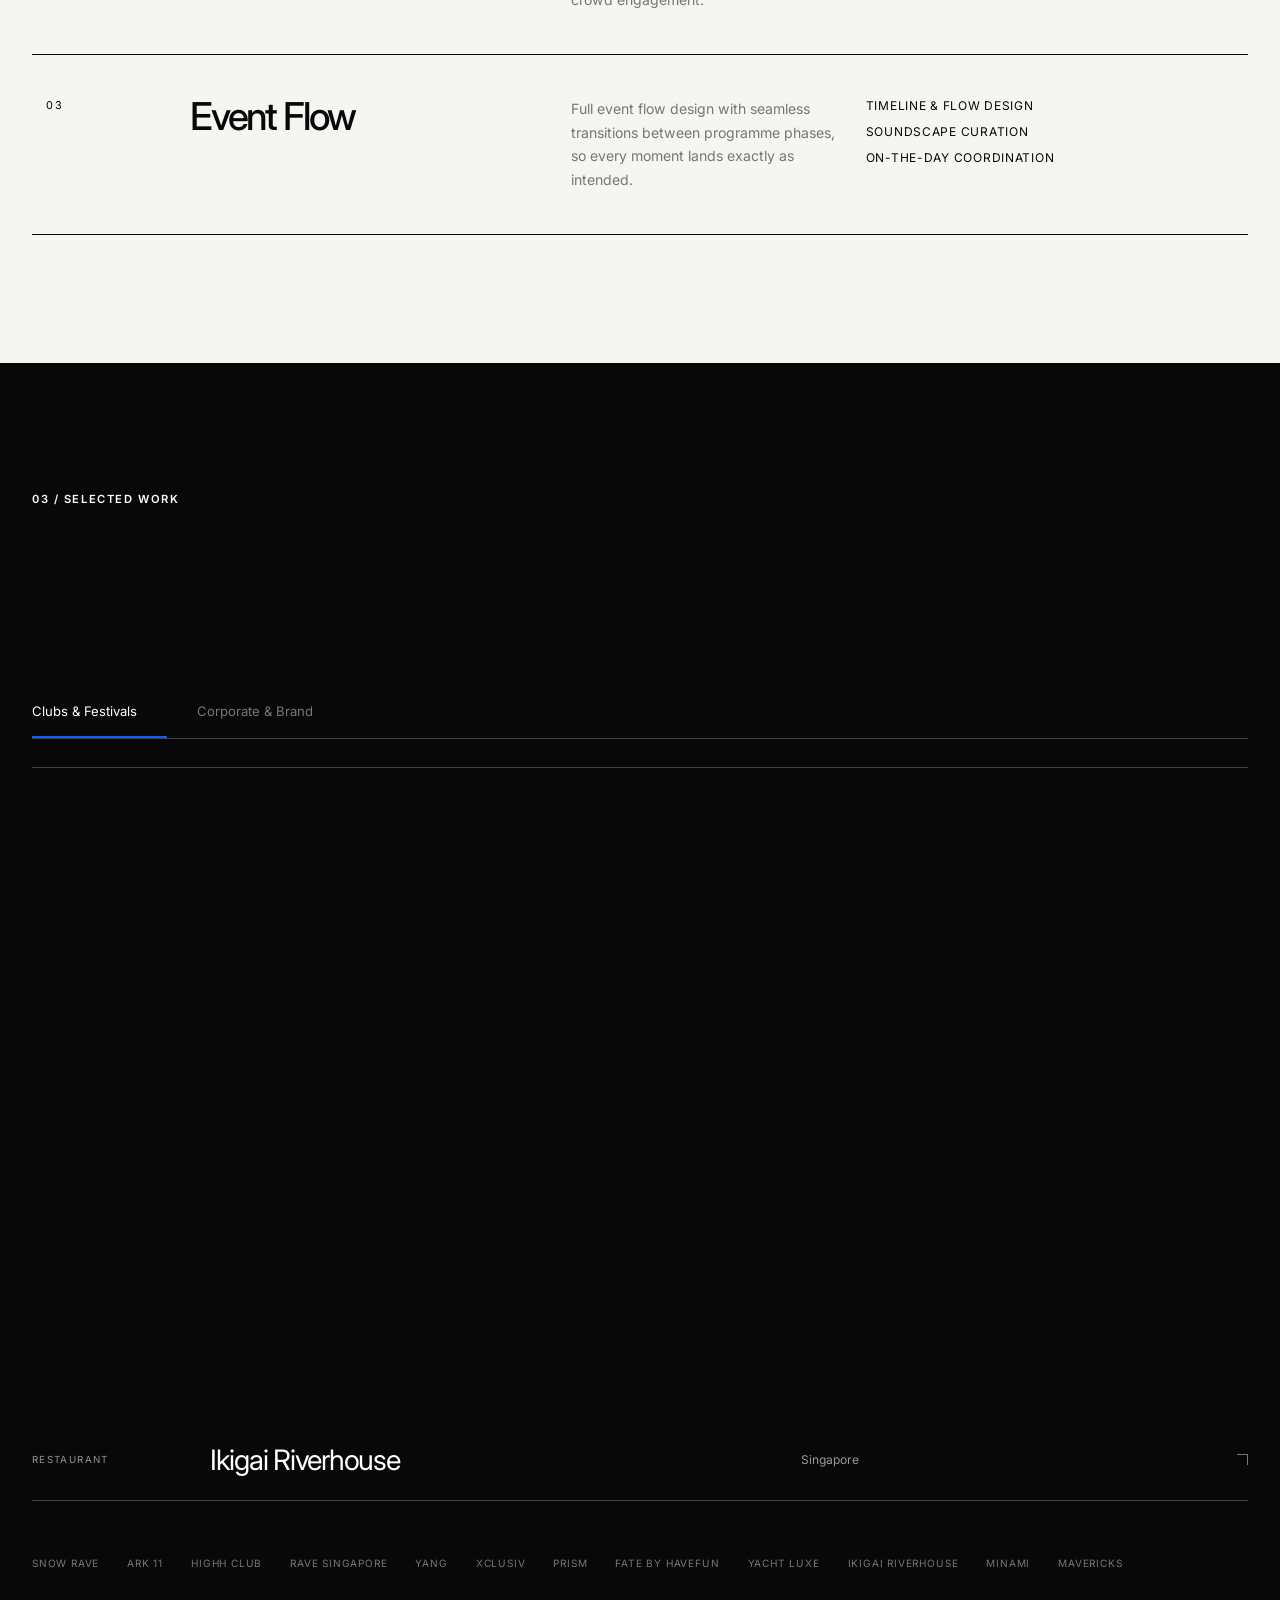
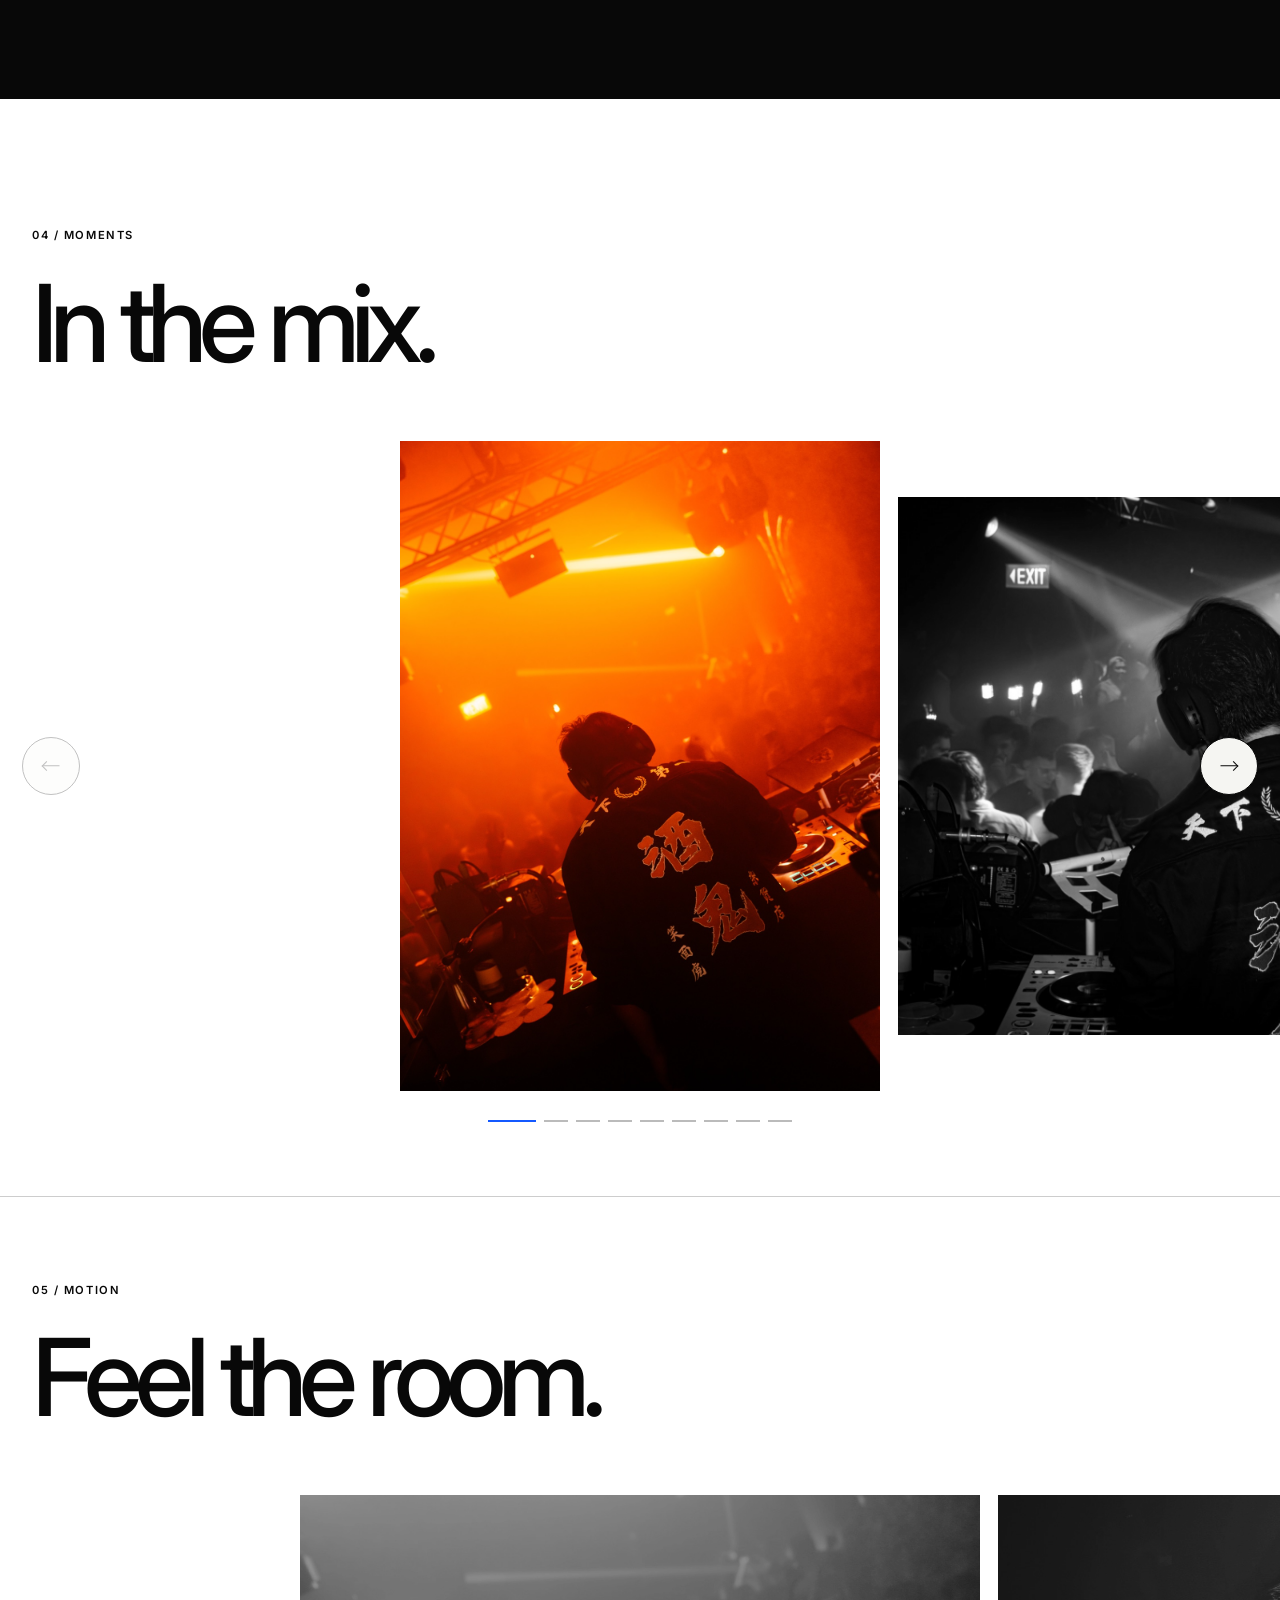
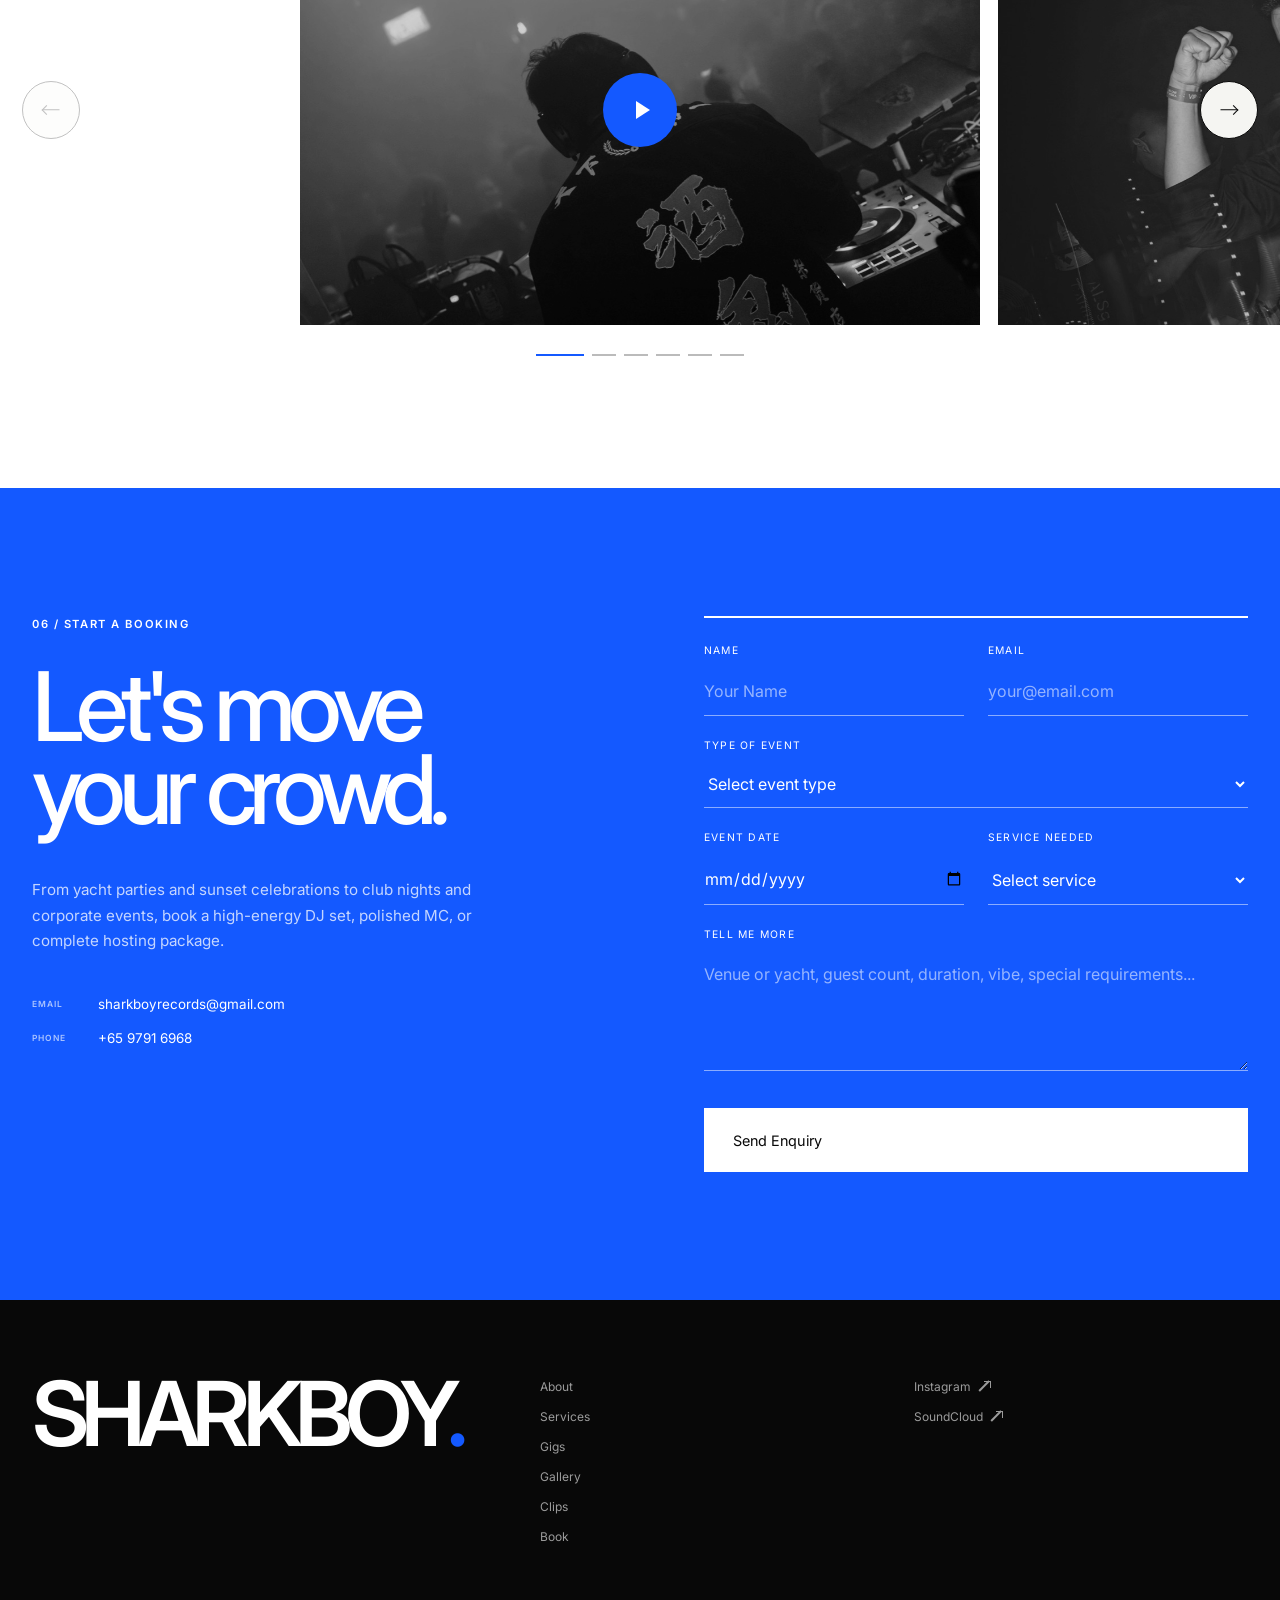
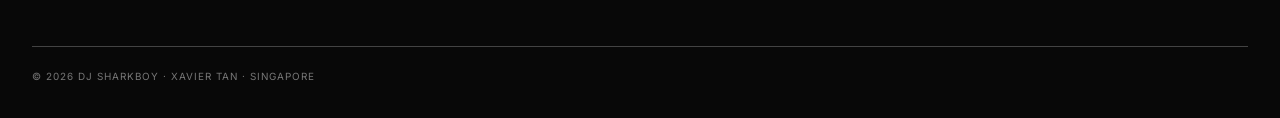
==== commit 6030bff3: "feat: polish mobile website controls" ====
--- a/website/index.html
+++ b/website/index.html
@@ -12,8 +12,8 @@
   <meta name="description" content="DJ Sharkboy, Singapore DJ, MC and event host for clubs, festivals, launches and corporate events." />
   <link rel="icon" href="assets/static/sharkboy-logo.png?v=3" type="image/png" />
   <link href="https://fonts.googleapis.com/css2?family=Inter:wght@300;400;500;600;700&display=swap" rel="stylesheet" />
-  <link rel="stylesheet" href="style.css?v=14" />
-  <link rel="stylesheet" href="depth-intro.css?v=12" />
+  <link rel="stylesheet" href="style.css?v=17" />
+  <link rel="stylesheet" href="depth-intro.css?v=13" />
 </head>
 <body class="intro-locked depth-active">
 
@@ -44,7 +44,7 @@
       <h2 id="introSoundTitle">Start with<br>a taste.</h2>
       <p id="introSoundDescription">A short immersive entrance, cut from a live Sharkboy set.</p>
       <div class="intro-sound-actions">
-        <button type="button" class="intro-enter-sound" id="introEnterSound">Enter with sound <b>↗</b></button>
+        <button type="button" class="intro-enter-sound" id="introEnterSound">Enter with sound <b class="link-arrow" aria-hidden="true"></b></button>
         <button type="button" class="intro-enter-silent" id="introEnterSilent">Enter without sound</button>
       </div>
     </div>
@@ -61,7 +61,7 @@
       <li><a href="#gigs">Gigs</a></li>
       <li><a href="#gallery">Gallery</a></li>
       <li><button type="button" class="nav-experience" data-replay-experience>Experience</button></li>
-      <li><a href="#booking" class="btn-nav">Start a booking <span>↗</span></a></li>
+      <li><a href="#booking" class="btn-nav">Start a booking <span class="link-arrow" aria-hidden="true"></span></a></li>
     </ul>
     <button class="nav-toggle" aria-label="Open menu" aria-expanded="false"><span></span><span></span></button>
   </nav>
@@ -72,12 +72,11 @@
   <button type="button" class="intro-replay-tab" data-replay-experience aria-label="Replay The Sharkboy Experience">
     <span>A taste</span>
     <b>The Sharkboy Experience</b>
-    <i aria-hidden="true">↻</i>
+    <i class="replay-icon" aria-hidden="true"></i>
   </button>
 
   <!-- MOBILE MENU -->
   <div class="mobile-menu" id="mobileMenu">
-    <button class="mobile-close" onclick="closeMobile()" aria-label="Close menu">&#10005;</button>
     <ul>
       <li><a href="#about" onclick="closeMobile()">About</a></li>
       <li><a href="#services" onclick="closeMobile()">Services</a></li>
@@ -128,7 +127,7 @@
         <div class="integrated-final">
           <span>Open format. All energy.</span>
           <h2>Your crowd.<br>My cue.</h2>
-          <a href="#booking">Book Sharkboy <b>↗</b></a>
+          <a href="#booking">Book Sharkboy <b class="link-arrow" aria-hidden="true"></b></a>
         </div>
 
         <div class="integrated-fog" aria-hidden="true"></div>
@@ -137,7 +136,7 @@
       <div class="integrated-scroll-guide" aria-hidden="true">
         <span>Scroll for the full experience</span>
         <i><b></b></i>
-        <em>↓</em>
+        <em class="scroll-arrow" aria-hidden="true"></em>
       </div>
       <div class="integrated-counter" aria-hidden="true">
         <span class="integrated-current">01</span><i></i><span>03</span>
@@ -173,8 +172,8 @@
           Beyond the decks, Sharkboy owns every segment of your event, including intimate dinner sets, VIP introductions, full-crowd raves, and corporate galas. His ability to read a room makes him as effective in a boardroom as he is in a club.
         </p>
         <div class="about-socials">
-          <a href="https://www.instagram.com/sharkboymusic" target="_blank" rel="noreferrer" class="social-pill">Instagram ↗</a>
-          <a href="https://soundcloud.com/djsharkboysg" target="_blank" rel="noreferrer" class="social-pill">SoundCloud ↗</a>
+          <a href="https://www.instagram.com/sharkboymusic" target="_blank" rel="noreferrer" class="social-pill">Instagram <span class="link-arrow" aria-hidden="true"></span></a>
+          <a href="https://soundcloud.com/djsharkboysg" target="_blank" rel="noreferrer" class="social-pill">SoundCloud <span class="link-arrow" aria-hidden="true"></span></a>
         </div>
       </div>
     </div>
@@ -283,10 +282,10 @@
     </div>
 
     <div class="carousel-wrap" id="photoCarouselWrap">
-      <button class="carousel-arrow left" id="photoArrowLeft" aria-label="Previous">&#8592;</button>
+      <button class="carousel-arrow left" id="photoArrowLeft" aria-label="Previous"></button>
       <!-- JS builds photo slides here from assets/gallery-photos/ -->
       <div class="carousel-track" id="photoTrack"></div>
-      <button class="carousel-arrow right" id="photoArrowRight" aria-label="Next">&#8594;</button>
+      <button class="carousel-arrow right" id="photoArrowRight" aria-label="Next"></button>
     </div>
     <div class="carousel-dots" id="photoDots"></div>
   </section>
@@ -304,17 +303,17 @@
     </div>
 
     <div class="carousel-wrap" id="videoCarouselWrap">
-      <button class="carousel-arrow left" id="videoArrowLeft" aria-label="Previous">&#8592;</button>
+      <button class="carousel-arrow left" id="videoArrowLeft" aria-label="Previous"></button>
       <!-- JS builds video slides here from assets/gallery-videos/ -->
       <div class="carousel-track" id="videoTrack"></div>
-      <button class="carousel-arrow right" id="videoArrowRight" aria-label="Next">&#8594;</button>
+      <button class="carousel-arrow right" id="videoArrowRight" aria-label="Next"></button>
     </div>
     <div class="carousel-dots" id="videoDots"></div>
   </section>
 
   <!-- VIDEO LIGHTBOX (shared, controlled by JS) -->
   <div class="lightbox" id="videoLightbox">
-    <button class="lightbox-close" id="lightboxClose" aria-label="Close video">&#10005;</button>
+    <button class="lightbox-close clean-close" id="lightboxClose" aria-label="Close video"></button>
     <p class="lightbox-status" aria-live="polite">Loading video</p>
     <video id="lightboxVideo" controls playsinline preload="auto"></video>
   </div>
@@ -328,11 +327,11 @@
         <p>From yacht parties and sunset celebrations to club nights and corporate events, book a high-energy DJ set, polished MC, or complete hosting package.</p>
         <div class="booking-contact-items">
           <a href="mailto:sharkboyrecords@gmail.com" class="contact-item">
-            <span class="contact-icon">✉</span>
+            <span class="contact-label">Email</span>
             <span>sharkboyrecords@gmail.com</span>
           </a>
           <a href="tel:+6597916968" class="contact-item">
-            <span class="contact-icon">✆</span>
+            <span class="contact-label">Phone</span>
             <span>+65 9791 6968</span>
           </a>
         </div>
@@ -403,14 +402,14 @@
         <a href="#booking">Book</a>
       </div>
       <div class="footer-socials">
-        <a href="https://www.instagram.com/sharkboymusic" target="_blank" rel="noreferrer">Instagram ↗</a>
-        <a href="https://soundcloud.com/djsharkboysg" target="_blank" rel="noreferrer">SoundCloud ↗</a>
+        <a href="https://www.instagram.com/sharkboymusic" target="_blank" rel="noreferrer">Instagram <span class="link-arrow" aria-hidden="true"></span></a>
+        <a href="https://soundcloud.com/djsharkboysg" target="_blank" rel="noreferrer">SoundCloud <span class="link-arrow" aria-hidden="true"></span></a>
       </div>
       <p class="footer-copy">&copy; 2026 DJ Sharkboy &middot; Xavier Tan &middot; Singapore</p>
     </div>
   </footer>
 
-  <script src="depth-intro.js?v=12"></script>
-  <script src="script.js?v=7"></script>
+  <script src="depth-intro.js?v=13"></script>
+  <script src="script.js?v=8"></script>
 </body>
 </html>
--- a/website/style.css
+++ b/website/style.css
@@ -17,12 +17,13 @@
 #navbar.scrolled{height:64px;background:rgba(245,245,242,.9);backdrop-filter:blur(16px);border-bottom:1px solid var(--line)}
 .nav-logo{display:flex;align-items:center}.nav-logo img{display:block;width:112px;height:auto;filter:invert(1)}
 .nav-links{list-style:none;display:flex;align-items:center;gap:38px}.nav-links a{font-size:.82rem;transition:opacity .25s}.nav-links a:hover{opacity:.5}.nav-links .btn-nav{border:1px solid var(--ink);padding:11px 16px;display:flex;gap:18px;transition:color .35s,background .35s}.nav-links .btn-nav:hover{opacity:1;background:var(--ink);color:#fff}
-.nav-toggle{display:none;background:none;border:0;width:34px;height:28px;position:relative;cursor:pointer}.nav-toggle span{position:absolute;left:2px;width:30px;height:1px;background:currentColor;transition:.3s}.nav-toggle span:first-child{top:9px}.nav-toggle span:last-child{top:18px}
-.mobile-menu{position:fixed;inset:0;z-index:99;background:var(--blue);color:#fff;display:flex;align-items:center;justify-content:center;transform:translateY(-105%);transition:transform .65s var(--ease)}.mobile-menu.open{transform:none}.mobile-close{position:absolute;right:28px;top:22px;border:0;background:none;color:#fff;font-size:1.5rem;cursor:pointer}.mobile-menu ul{list-style:none;text-align:center}.mobile-menu li{overflow:hidden}.mobile-menu a,.mobile-menu [data-replay-experience]{display:block;font-size:clamp(2.7rem,12vw,5rem);font-weight:600;letter-spacing:-.06em;line-height:1.08;padding:4px}
+.nav-toggle{display:none;background:none;border:0;width:34px;height:28px;position:relative;cursor:pointer}.nav-toggle span{position:absolute;left:2px;width:30px;height:1px;background:currentColor;transition:top .3s,transform .3s}.nav-toggle span:first-child{top:9px}.nav-toggle span:last-child{top:18px}.nav-toggle[aria-expanded="true"] span:first-child{top:14px;transform:rotate(45deg)}.nav-toggle[aria-expanded="true"] span:last-child{top:14px;transform:rotate(-45deg)}
+.mobile-menu{position:fixed;inset:0;z-index:300;width:100%;height:100vh;min-height:100dvh;padding-bottom:env(safe-area-inset-bottom);background:var(--blue);color:#fff;display:flex;align-items:center;justify-content:center;transform:translateY(-105%);transition:transform .65s var(--ease)}.mobile-menu.open{transform:none}.mobile-menu ul{list-style:none;text-align:center}.mobile-menu li{overflow:hidden}.mobile-menu a,.mobile-menu [data-replay-experience]{display:block;font-size:clamp(2.7rem,12vw,5rem);font-weight:600;letter-spacing:-.06em;line-height:1.08;padding:4px}body:has(.mobile-menu.open){overflow:hidden}body:has(.mobile-menu.open) #navbar{z-index:301;color:#fff;background:transparent;border:0;backdrop-filter:none}body:has(.mobile-menu.open) .nav-logo img{filter:brightness(0) invert(1)}body:has(.mobile-menu.open) .intro-sound-toggle{opacity:0!important;visibility:hidden!important}.nav-toggle:focus:not(:focus-visible){outline:none}.nav-toggle:focus-visible{outline:1px solid currentColor;outline-offset:5px}
 
 /* shared */
 .section-label{display:block;font-size:.7rem;font-weight:600;letter-spacing:.14em;text-transform:uppercase;margin-bottom:32px}.section-heading{font-size:clamp(3.3rem,8.4vw,8.2rem);font-weight:500;letter-spacing:-.075em;line-height:.88}
 .btn-primary,.btn-ghost{min-height:64px;padding:0 28px;border:1px solid var(--ink);display:inline-flex;align-items:center;justify-content:space-between;gap:52px;font-size:.9rem;position:relative;overflow:hidden;transition:color .4s var(--ease),background .4s}.btn-primary{background:var(--ink);color:#fff}.btn-primary:hover{background:var(--blue);border-color:var(--blue)}.btn-primary b{font-weight:400;font-size:1.1rem}.btn-ghost:hover{background:var(--ink);color:#fff}.full-width{width:100%}
+.link-arrow{position:relative;display:inline-block;flex:0 0 auto;width:13px;height:13px;margin-left:7px;vertical-align:-1px}.link-arrow::before{content:"";position:absolute;right:0;top:0;width:7px;height:7px;border-top:1.5px solid currentColor;border-right:1.5px solid currentColor}.link-arrow::after{content:"";position:absolute;left:1px;bottom:2px;width:14px;height:1.5px;background:currentColor;transform:rotate(-45deg);transform-origin:left center}.clean-close{position:relative;font-size:0}.clean-close::before,.clean-close::after{content:"";position:absolute;left:50%;top:50%;width:22px;height:1px;background:currentColor;transform:translate(-50%,-50%) rotate(45deg)}.clean-close::after{transform:translate(-50%,-50%) rotate(-45deg)}
 .reveal{opacity:0;transform:translateY(60px);transition:opacity .9s var(--ease),transform .9s var(--ease)}.reveal.visible{opacity:1;transform:none}.clip-reveal{clip-path:inset(0 0 100% 0);transition:clip-path 1.2s var(--ease)}.clip-reveal.visible{clip-path:inset(0)}
 
 /* hero */
@@ -38,7 +39,7 @@
 
 /* about */
 #about{position:relative;overflow:hidden;background:var(--paper)}#about::before{content:"ABOUT";position:absolute;left:-.045em;bottom:-.16em;color:rgba(8,8,8,.045);font-size:clamp(10rem,24vw,25rem);font-weight:600;letter-spacing:-.095em;line-height:.75;pointer-events:none}.about-grid{position:relative;z-index:1;display:grid;grid-template-columns:minmax(0,1fr) minmax(420px,50%);gap:clamp(42px,6vw,90px);align-items:center}.about-text{order:1}.about-image-wrap{--about-x:50%;--about-y:50%;--about-tx:0px;--about-ty:0px;--about-rx:0deg;--about-ry:0deg;position:relative;order:2;height:76vh;max-height:790px;min-height:560px;margin-right:clamp(-72px,-4vw,-24px);background:#101a19;perspective:1100px}.about-image-wrap::before{content:"LIVE / SINGAPORE";position:absolute;z-index:4;right:-1px;top:0;padding:13px 17px;background:var(--paper);font-size:.6rem;font-weight:600;letter-spacing:.14em}.about-media{position:absolute;inset:0;overflow:hidden;background:#101a19;transform:scale(1.025) rotateX(var(--about-rx)) rotateY(var(--about-ry));transition:transform .45s var(--ease);transform-style:preserve-3d}.about-poster,.about-video{position:absolute;inset:-2%;width:104%;height:104%;object-fit:cover;object-position:center;display:block;transform:translate3d(var(--about-tx),var(--about-ty),0) scale(1.03);transition:opacity .45s,filter .6s,transform .7s var(--ease)}.about-poster{z-index:2;filter:grayscale(.8) contrast(1.05)}.about-video{z-index:1;filter:grayscale(.8) contrast(1.05)}.about-light{position:absolute;z-index:3;inset:-12%;pointer-events:none;background:radial-gradient(circle at var(--about-x) var(--about-y),rgba(47,104,255,.5),rgba(47,104,255,.12) 24%,transparent 48%),linear-gradient(120deg,rgba(15,65,196,.1),transparent 52%);mix-blend-mode:screen;opacity:.34;transition:opacity .45s}.about-image-wrap.is-playing .about-poster{opacity:0;pointer-events:none}.about-image-wrap:hover .about-video{filter:grayscale(.18) contrast(1.06) saturate(1.08)}.about-image-wrap:hover .about-light{opacity:.68}.about-badge{z-index:4;position:absolute;left:-34px;bottom:34px;background:var(--blue);color:#fff;display:flex;align-items:baseline;gap:10px;padding:17px 20px}.badge-num{font-size:2rem;font-weight:600;line-height:1}.badge-label{font-size:.58rem;text-transform:uppercase;letter-spacing:.12em}
-.about-text h2{font-size:clamp(3.2rem,6.5vw,6.6rem);font-weight:500;letter-spacing:-.075em;line-height:.9;margin-bottom:48px}.about-text p{max-width:610px;color:#515151;font-size:clamp(.95rem,1.2vw,1.08rem);line-height:1.75;margin-bottom:18px}.about-text strong{color:var(--ink)}.about-socials{display:flex;gap:30px;margin-top:40px}.social-pill{border-bottom:1px solid var(--ink);padding-bottom:7px;font-size:.82rem;transition:color .25s,border-color .25s}.social-pill:hover{color:var(--blue);border-color:var(--blue)}
+.about-text h2{font-size:clamp(3.2rem,6.5vw,6.6rem);font-weight:500;letter-spacing:-.075em;line-height:.9;margin-bottom:48px}.about-text p{max-width:610px;color:#515151;font-size:clamp(.95rem,1.2vw,1.08rem);line-height:1.75;margin-bottom:18px}.about-text strong{color:var(--ink)}.about-socials{display:flex;gap:30px;margin-top:40px}.social-pill{display:inline-flex;align-items:center;border-bottom:1px solid var(--ink);padding-bottom:7px;font-size:.82rem;transition:color .25s,border-color .25s}.social-pill:hover{color:var(--blue);border-color:var(--blue)}
 @keyframes aboutAmbient{50%{transform:translate3d(4%,-3%,0) scale(1.04);opacity:.48}}@media(hover:none){.about-light{animation:aboutAmbient 8s ease-in-out infinite alternate}}
 
 /* services */
@@ -46,21 +47,21 @@
 .services-grid{border-top:1px solid var(--ink)}.service-card{display:grid;grid-template-columns:10% 30% 1fr 31%;align-items:start;gap:25px;padding:42px 14px;border-bottom:1px solid var(--ink);position:relative;transition:transform .45s var(--ease)}.service-card::before{content:"";position:absolute;left:0;top:34px;bottom:34px;width:3px;background:var(--blue);transform:scaleY(0);transform-origin:bottom;transition:transform .45s var(--ease)}.service-card:hover::before{transform:scaleY(1)}.service-card>*{position:relative;z-index:1}.service-number{font-size:.68rem;letter-spacing:.14em;transition:color .3s}.service-card h3{font-size:clamp(1.7rem,3vw,3rem);font-weight:500;letter-spacing:-.055em;line-height:1;transition:color .3s,transform .45s var(--ease)}.service-card p{font-size:.88rem;line-height:1.7;color:var(--muted)}.service-list{list-style:none;font-size:.75rem;text-transform:uppercase;letter-spacing:.06em;display:grid;gap:8px}.service-card:hover .service-number,.service-card:hover h3{color:var(--blue)}.service-card:hover h3{transform:translateX(8px)}
 
 /* gigs */
-#gigs{background:var(--ink);color:#fff}.gigs-tabs{display:flex;gap:0;margin:52px 0 28px;border-bottom:1px solid var(--line-light)}.tab-btn{background:none;border:0;color:#777;padding:15px 30px 15px 0;margin-right:30px;cursor:pointer;font-size:.82rem;border-bottom:2px solid transparent;transition:.3s}.tab-btn.active{color:#fff;border-color:var(--blue)}.tab-content{display:none}.tab-content.active{display:block}.gigs-grid{display:block;border-top:1px solid var(--line-light)}.gig-card{border-bottom:1px solid var(--line-light);position:relative;transition:color .35s}.gig-info{display:grid;grid-template-columns:150px minmax(280px,1.45fr) 1fr 30px;gap:28px;align-items:center;padding:25px 0;transition:transform .45s var(--ease)}.gig-info::after{content:"↗";justify-self:end;color:#777;font-size:1rem;transition:color .3s,transform .4s var(--ease)}.gig-tag{font-size:.61rem;text-transform:uppercase;letter-spacing:.14em;color:#939393}.gig-info h4{font-size:clamp(1.25rem,2.2vw,2rem);font-weight:400;letter-spacing:-.045em;line-height:1.08;margin:0}.gig-info p{font-size:.75rem;color:#999}.gig-card:hover{color:var(--blue)}.gig-card:hover .gig-info{transform:translateX(7px)}.gig-card:hover .gig-info::after{color:var(--blue);transform:translate(3px,-3px)}.venue-logos{display:flex;flex-wrap:wrap;gap:18px 28px;margin-top:55px}.venue-logos span{font-size:.63rem;text-transform:uppercase;letter-spacing:.08em;color:#777}
+#gigs{background:var(--ink);color:#fff}.gigs-tabs{display:flex;gap:0;margin:52px 0 28px;border-bottom:1px solid var(--line-light)}.tab-btn{background:none;border:0;color:#777;padding:15px 30px 15px 0;margin-right:30px;cursor:pointer;font-size:.82rem;border-bottom:2px solid transparent;transition:.3s}.tab-btn.active{color:#fff;border-color:var(--blue)}.tab-content{display:none}.tab-content.active{display:block}.gigs-grid{display:block;border-top:1px solid var(--line-light)}.gig-card{border-bottom:1px solid var(--line-light);position:relative;transition:color .35s}.gig-info{display:grid;grid-template-columns:150px minmax(280px,1.45fr) 1fr 30px;gap:28px;align-items:center;padding:25px 0;transition:transform .45s var(--ease)}.gig-info::after{content:"";justify-self:end;width:11px;height:11px;border-top:1.5px solid currentColor;border-right:1.5px solid currentColor;color:#777;transition:color .3s,transform .4s var(--ease)}.gig-tag{font-size:.61rem;text-transform:uppercase;letter-spacing:.14em;color:#939393}.gig-info h4{font-size:clamp(1.25rem,2.2vw,2rem);font-weight:400;letter-spacing:-.045em;line-height:1.08;margin:0}.gig-info p{font-size:.75rem;color:#999}.gig-card:hover{color:var(--blue)}.gig-card:hover .gig-info{transform:translateX(7px)}.gig-card:hover .gig-info::after{color:var(--blue);transform:translate(3px,-3px)}.venue-logos{display:flex;flex-wrap:wrap;gap:18px 28px;margin-top:55px}.venue-logos span{font-size:.63rem;text-transform:uppercase;letter-spacing:.08em;color:#777}
 
 /* galleries */
 #gallery{background:var(--white);padding-bottom:70px}#clips{background:var(--white);padding-top:85px;border-top:1px solid var(--line)}.carousel-wrap{position:relative;overflow:hidden;margin-top:70px;cursor:grab;user-select:none;touch-action:pan-y;overscroll-behavior-x:contain}.carousel-wrap.is-dragging{cursor:grabbing}.carousel-track{display:flex;gap:18px;padding:0 max(32px,calc((100vw - 1254px)/2));transition:transform .65s var(--ease);will-change:transform;transform:translate3d(0,0,0)}.carousel-track.is-dragging{transition:none}
 .photo-slide{flex:0 0 min(480px,38vw);height:min(650px,52vw);overflow:hidden;background:#ddd;position:relative;transition:width .5s var(--ease),height .5s var(--ease)}.photo-slide.is-landscape{flex-basis:min(720px,58vw);height:min(540px,42vw);align-self:center}.photo-slide img{width:100%;height:100%;object-fit:cover;display:block;pointer-events:none;filter:grayscale(1);transform:scale(1.04);transition:filter .6s,transform .8s var(--ease)}.photo-slide:hover img,.photo-slide.is-active img{filter:none;transform:scale(1)}
-.video-slide{flex:0 0 min(680px,54vw);height:min(430px,34vw);overflow:hidden;background:#111;position:relative;cursor:pointer}.video-slide video{width:100%;height:100%;object-fit:cover;display:block;pointer-events:none;filter:grayscale(1);transition:filter .5s,transform .8s var(--ease)}.video-slide:hover video,.video-slide.is-previewing video{filter:none;transform:scale(1.025)}.video-play-btn{position:absolute;inset:0;width:100%;border:0;display:grid;place-items:center;background:rgba(0,0,0,.18);cursor:pointer;color:#fff}.video-play-btn span{width:74px;height:74px;border-radius:50%;background:var(--blue);display:grid;place-items:center;padding-left:4px;transition:transform .4s var(--ease),opacity .3s}.video-slide:hover .video-play-btn span,.video-play-btn:focus-visible span{transform:scale(1.12)}.video-slide.is-previewing .video-play-btn span{opacity:.18}.video-slide.is-buffering .video-play-btn::after{content:"";position:absolute;width:34px;height:34px;border:2px solid rgba(255,255,255,.35);border-top-color:#fff;border-radius:50%;animation:videoSpin .8s linear infinite}@keyframes videoSpin{to{transform:rotate(360deg)}}
-.carousel-arrow{position:absolute;z-index:3;top:50%;transform:translateY(-50%);width:58px;height:58px;border-radius:50%;border:1px solid var(--ink);background:var(--paper);color:var(--ink);font-size:1.2rem;cursor:pointer;transition:background .3s,color .3s,border-color .3s,opacity .3s}.carousel-arrow:hover{background:var(--blue);border-color:var(--blue);color:#fff}.carousel-arrow.left{left:22px}.carousel-arrow.right{right:22px}.carousel-arrow:disabled{opacity:.25;cursor:default}.carousel-dots{display:flex;justify-content:center;align-items:center;gap:8px;margin-top:25px}.dot{width:24px;height:10px;padding:0;border:0;background:transparent;cursor:pointer;position:relative;transition:width .3s}.dot::after{content:"";position:absolute;left:0;right:0;top:4px;height:2px;background:#bbb;transition:background .3s}.dot.active{width:48px}.dot.active::after{background:var(--blue)}
+.video-slide{flex:0 0 min(680px,54vw);height:min(430px,34vw);overflow:hidden;background:#111;position:relative;cursor:pointer}.video-slide video{width:100%;height:100%;object-fit:cover;display:block;pointer-events:none;filter:grayscale(1);transition:filter .5s,transform .8s var(--ease)}.video-slide:hover video,.video-slide.is-previewing video{filter:none;transform:scale(1.025)}.video-play-btn{position:absolute;inset:0;width:100%;border:0;display:grid;place-items:center;background:rgba(0,0,0,.18);cursor:pointer;color:#fff}.video-play-btn span{position:relative;width:74px;height:74px;border-radius:50%;background:var(--blue);display:grid;place-items:center;transition:transform .4s var(--ease),opacity .3s}.video-play-btn span::after{content:"";width:0;height:0;margin-left:5px;border-top:9px solid transparent;border-bottom:9px solid transparent;border-left:14px solid #fff}.video-slide:hover .video-play-btn span,.video-play-btn:focus-visible span{transform:scale(1.12)}.video-slide.is-previewing .video-play-btn span{opacity:.18}.video-slide.is-buffering .video-play-btn::after{content:"";position:absolute;width:34px;height:34px;border:2px solid rgba(255,255,255,.35);border-top-color:#fff;border-radius:50%;animation:videoSpin .8s linear infinite}@keyframes videoSpin{to{transform:rotate(360deg)}}
+.carousel-arrow{position:absolute;z-index:3;top:50%;transform:translateY(-50%);width:58px;height:58px;border-radius:50%;border:1px solid var(--ink);background:var(--paper);color:var(--ink);cursor:pointer;transition:background .3s,color .3s,border-color .3s,opacity .3s}.carousel-arrow::before{content:"";position:absolute;left:50%;top:50%;width:17px;height:1.5px;background:currentColor;transform:translate(-50%,-50%)}.carousel-arrow::after{content:"";position:absolute;left:50%;top:50%;width:7px;height:7px;border-top:1.5px solid currentColor;border-right:1.5px solid currentColor;transform:translate(1px,-50%) rotate(45deg)}.carousel-arrow.left::after{transform:translate(-8px,-50%) rotate(-135deg)}.carousel-arrow:hover{background:var(--blue);border-color:var(--blue);color:#fff}.carousel-arrow.left{left:22px}.carousel-arrow.right{right:22px}.carousel-arrow:disabled{opacity:.25;cursor:default}.carousel-dots{display:flex;justify-content:center;align-items:center;gap:8px;margin-top:25px}.dot{width:24px;height:10px;padding:0;border:0;background:transparent;cursor:pointer;position:relative;transition:width .3s}.dot::after{content:"";position:absolute;left:0;right:0;top:4px;height:2px;background:#bbb;transition:background .3s}.dot.active{width:48px}.dot.active::after{background:var(--blue)}
 .lightbox{display:flex;position:fixed;inset:0;z-index:200;background:rgba(0,0,0,.96);align-items:center;justify-content:center;opacity:0;visibility:hidden;pointer-events:none;transition:opacity .35s,visibility .35s}.lightbox.open{opacity:1;visibility:visible;pointer-events:auto}.lightbox-close{position:absolute;z-index:2;right:28px;top:24px;border:0;background:none;color:#fff;font-size:1.5rem;cursor:pointer}.lightbox-status{position:absolute;color:#fff;font-size:.68rem;text-transform:uppercase;letter-spacing:.14em;opacity:0;transition:opacity .25s}.lightbox.loading .lightbox-status{opacity:1}.lightbox video{max-width:90vw;max-height:88vh;opacity:1;transition:opacity .25s}.lightbox.loading video{opacity:.25}
 
 /* booking */
-#booking{background:var(--blue);color:#fff}.booking-wrap{display:grid;grid-template-columns:1fr 1fr;gap:10vw}.booking-left h2{font-size:clamp(3.5rem,7.5vw,7.5rem);font-weight:500;letter-spacing:-.08em;line-height:.87;margin-bottom:45px}.booking-left>p{max-width:480px;color:rgba(255,255,255,.75);font-size:.95rem;line-height:1.7}.booking-contact-items{display:grid;gap:12px;margin-top:40px}.contact-item{font-size:.84rem;display:flex;gap:12px;align-items:center}.contact-icon{width:28px}.booking-form{border-top:2px solid #fff;padding-top:25px}.form-row{display:grid;grid-template-columns:1fr 1fr;gap:24px}.form-group{display:grid;gap:8px;margin-bottom:22px}.form-group label{font-size:.65rem;text-transform:uppercase;letter-spacing:.12em}.form-group input,.form-group select,.form-group textarea{width:100%;color:#fff;background:transparent;border:0;border-bottom:1px solid rgba(255,255,255,.5);border-radius:0;padding:12px 0;outline:0}.form-group textarea{resize:vertical}.form-group input::placeholder,.form-group textarea::placeholder{color:rgba(255,255,255,.55)}.form-group select option{color:#000}.booking-form .btn-primary{background:#fff;color:var(--ink);border-color:#fff;margin-top:15px}.booking-form .btn-primary:hover{background:var(--ink);color:#fff;border-color:var(--ink)}
+#booking{background:var(--blue);color:#fff}.booking-wrap{display:grid;grid-template-columns:1fr 1fr;gap:10vw}.booking-left h2{font-size:clamp(3.5rem,7.5vw,7.5rem);font-weight:500;letter-spacing:-.08em;line-height:.87;margin-bottom:45px}.booking-left>p{max-width:480px;color:rgba(255,255,255,.75);font-size:.95rem;line-height:1.7}.booking-contact-items{display:grid;gap:14px;margin-top:40px}.contact-item{font-size:.84rem;display:grid;grid-template-columns:52px 1fr;gap:14px;align-items:center}.contact-label{font-size:.53rem;font-weight:600;letter-spacing:.13em;text-transform:uppercase;color:rgba(255,255,255,.65)}.booking-form{border-top:2px solid #fff;padding-top:25px}.form-row{display:grid;grid-template-columns:1fr 1fr;gap:24px}.form-group{display:grid;gap:8px;margin-bottom:22px}.form-group label{font-size:.65rem;text-transform:uppercase;letter-spacing:.12em}.form-group input,.form-group select,.form-group textarea{width:100%;color:#fff;background:transparent;border:0;border-bottom:1px solid rgba(255,255,255,.5);border-radius:0;padding:12px 0;outline:0}.form-group textarea{resize:vertical}.form-group input::placeholder,.form-group textarea::placeholder{color:rgba(255,255,255,.55)}.form-group select option{color:#000}.booking-form .btn-primary{background:#fff;color:var(--ink);border-color:#fff;margin-top:15px}.booking-form .btn-primary:hover{background:var(--ink);color:#fff;border-color:var(--ink)}
 
 /* footer */
-footer{background:var(--ink);color:#fff;padding:78px 0 34px}.footer-inner{display:grid;grid-template-columns:1.4fr 1fr 1fr;gap:40px;align-items:start}.footer-logo{font-size:clamp(3rem,7vw,7rem);font-weight:600;letter-spacing:-.085em;line-height:.8}.footer-logo span{color:var(--blue)}.footer-links,.footer-socials{display:grid;gap:12px}.footer-links a,.footer-socials a{font-size:.75rem;color:#9b9b9b;transition:color .25s}.footer-links a:hover,.footer-socials a:hover{color:#fff}.footer-copy{grid-column:1/-1;border-top:1px solid var(--line-light);padding-top:22px;margin-top:60px;font-size:.62rem;color:#777;text-transform:uppercase;letter-spacing:.1em}
+footer{background:var(--ink);color:#fff;padding:78px 0 34px}.footer-inner{display:grid;grid-template-columns:1.4fr 1fr 1fr;gap:40px;align-items:start}.footer-logo{font-size:clamp(3rem,7vw,7rem);font-weight:600;letter-spacing:-.085em;line-height:.8}.footer-logo span{color:var(--blue)}.footer-links,.footer-socials{display:grid;gap:12px}.footer-links a,.footer-socials a{font-size:.75rem;color:#9b9b9b;transition:color .25s}.footer-socials a{display:inline-flex;align-items:center;width:max-content}.footer-links a:hover,.footer-socials a:hover{color:#fff}.footer-copy{grid-column:1/-1;border-top:1px solid var(--line-light);padding-top:22px;margin-top:60px;font-size:.62rem;color:#777;text-transform:uppercase;letter-spacing:.1em}
 
 @media(max-width:950px){.container{width:min(100% - 40px,1254px)}.nav-links{display:none}.nav-toggle{display:block}#hero{grid-template-columns:1fr;min-height:100svh}.hero-content{padding:130px 24px 46vh}.hero-name{font-size:clamp(5rem,19vw,9rem)}.hero-name span+span{margin-left:21vw}.hero-bg,.hero-overlay{inset:56% 0 0}.hero-brand-mark{top:auto;right:24px;bottom:34px;width:150px}.hero-scroll{right:24px}.about-grid{grid-template-columns:1fr;gap:70px}.about-image-wrap{width:78%;height:70vw;min-height:0;margin-right:0;margin-left:auto}.about-text{max-width:760px}.section-intro{grid-template-columns:1fr}.section-intro p{justify-self:start;margin-top:35px}.service-card{grid-template-columns:8% 32% 1fr}.service-list{display:none}.gig-info{grid-template-columns:120px minmax(260px,1.3fr) 1fr 24px;gap:20px}.booking-wrap{grid-template-columns:1fr;gap:85px}.footer-inner{grid-template-columns:1fr 1fr}.footer-logo{grid-column:1/-1;margin-bottom:35px}}
-@media(max-width:600px){section{padding:88px 0}.container{width:calc(100% - 32px)}#navbar{height:64px;padding:0 18px}.nav-logo img{width:105px}.hero-content{padding:105px 18px 43vh}.hero-kicker{margin-bottom:50px}.hero-meta{margin-top:55px}.hero-sub{display:none}.hero-ctas{width:100%}.hero-ctas .btn-primary,.hero-ctas .btn-ghost{min-height:54px;padding:0 16px;gap:18px;font-size:.72rem}.hero-brand-mark{right:18px;bottom:18px;width:125px}.hero-scroll{display:none}#about::before{font-size:42vw;bottom:.1em}.about-image-wrap{width:94%}.about-image-wrap::before{padding:10px 12px}.about-badge{left:-18px;bottom:24px;padding:13px 15px}.badge-num{font-size:1.55rem}.about-socials{gap:18px}.section-label{margin-bottom:24px}.section-intro{margin-bottom:50px}.service-card{grid-template-columns:32px 1fr;padding:30px 4px}.service-card p{grid-column:2}.gigs-tabs{overflow-x:auto}.tab-btn{white-space:nowrap}.gig-info{grid-template-columns:1fr 24px;gap:8px 18px;padding:23px 0}.gig-tag,.gig-info p{grid-column:1}.gig-info h4{grid-column:1}.gig-info::after{grid-column:2;grid-row:1/4}.photo-slide{flex-basis:78vw;height:108vw}.photo-slide.is-landscape{flex-basis:84vw;height:56vw}.video-slide{flex-basis:84vw;height:54vw}.carousel-track{padding:0 16px}.carousel-arrow{width:44px;height:44px}.carousel-arrow.left{left:8px}.carousel-arrow.right{right:8px}.form-row{grid-template-columns:1fr;gap:0}.footer-inner{grid-template-columns:1fr 1fr}.footer-logo{font-size:17vw}.footer-copy{margin-top:35px}}
+@media(max-width:600px){section{padding:76px 0}.container{width:calc(100% - 36px)}#navbar{height:64px;padding:0 20px}.nav-logo img{width:104px}.nav-toggle{width:30px}.nav-toggle span{width:28px}.mobile-close{right:18px;top:12px;width:46px;height:46px}.section-label{font-size:.64rem;margin-bottom:22px}.section-heading{font-size:clamp(2.9rem,13vw,3.45rem);line-height:.92}.hero-content{padding:105px 20px 43vh}.hero-kicker{margin-bottom:50px}.hero-meta{margin-top:55px}.hero-sub{display:none}.hero-ctas{width:100%}.hero-ctas .btn-primary,.hero-ctas .btn-ghost{min-height:54px;padding:0 16px;gap:18px;font-size:.72rem}.hero-brand-mark{right:20px;bottom:18px;width:125px}.hero-scroll{display:none}#about::before{font-size:42vw;bottom:.1em}.about-grid{gap:54px}.about-text h2{margin-bottom:32px}.about-text p{font-size:.94rem;line-height:1.65;margin-bottom:16px}.about-image-wrap{width:100%;height:104vw}.about-image-wrap::before{padding:10px 12px;font-size:.54rem}.about-badge{left:-10px;bottom:20px;padding:13px 15px}.badge-num{font-size:1.55rem}.about-socials{gap:22px;margin-top:30px}.social-pill{font-size:.76rem}.section-intro{margin-bottom:42px}.section-intro p{margin-top:20px;line-height:1.55}.service-card{grid-template-columns:34px 1fr;padding:27px 4px;gap:12px}.service-card h3{font-size:1.65rem}.service-card p{grid-column:2;font-size:.84rem;line-height:1.6}.gigs-tabs{overflow-x:auto;margin:38px 0 22px;scrollbar-width:none}.gigs-tabs::-webkit-scrollbar{display:none}.tab-btn{white-space:nowrap;margin-right:22px;padding:13px 14px 13px 0;font-size:.75rem}.gig-info{grid-template-columns:1fr 20px;gap:7px 16px;padding:21px 0}.gig-tag,.gig-info p{grid-column:1}.gig-info h4{grid-column:1;font-size:1.22rem}.gig-info::after{grid-column:2;grid-row:1/4;width:9px;height:9px}#gallery{padding-bottom:62px}#clips{padding-top:72px;padding-bottom:62px}.carousel-wrap{margin-top:42px;padding-bottom:56px}.carousel-track{gap:12px;padding:0 20px}.photo-slide{flex-basis:82vw;height:110vw}.photo-slide.is-landscape{flex-basis:86vw;height:58vw}.video-slide{flex-basis:86vw;height:58vw}.video-play-btn span{width:58px;height:58px}.video-play-btn span::after{border-top-width:7px;border-bottom-width:7px;border-left-width:11px}.carousel-arrow{top:auto;bottom:0;transform:none;width:40px;height:40px;background:#fff}.carousel-arrow::before{width:14px}.carousel-arrow.left{left:20px}.carousel-arrow.right{left:68px;right:auto}.carousel-dots{position:relative;z-index:4;justify-content:flex-end;gap:5px;margin-top:-41px;padding:0 20px}.dot{width:12px}.dot.active{width:28px}.dot::after{height:1px}.lightbox-close{right:14px;top:12px;width:46px;height:46px}.lightbox video{max-width:100vw;max-height:82vh}.booking-wrap{gap:60px}.booking-left h2{font-size:3.35rem;margin-bottom:32px}.booking-left>p{font-size:.9rem;line-height:1.62}.booking-contact-items{margin-top:32px}.contact-item{grid-template-columns:48px 1fr;gap:10px;font-size:.79rem}.booking-form{padding-top:20px}.form-row{grid-template-columns:1fr;gap:0}.form-group{margin-bottom:18px}.footer-inner{grid-template-columns:1fr;gap:28px}.footer-logo{grid-column:auto;margin:0;font-size:17vw}.footer-links{grid-template-columns:repeat(3,1fr);gap:10px 18px}.footer-socials{display:flex;gap:24px}.footer-copy{margin-top:18px;line-height:1.55}}
 @media(prefers-reduced-motion:reduce){html{scroll-behavior:auto}*,*::before,*::after{animation-duration:.01ms!important;animation-iteration-count:1!important;transition-duration:.01ms!important}.reveal,.hero-name span{opacity:1;transform:none}.hero-bg{clip-path:none;transform:none}}
--- a/website/depth-intro.css
+++ b/website/depth-intro.css
@@ -8,7 +8,7 @@
 .intro-sound-inner{position:relative;width:min(650px,calc(100% - 40px));text-align:center}.intro-sound-inner img{width:150px;margin:0 auto 42px;filter:none}.intro-sound-inner>span{display:block;font-size:.62rem;font-weight:600;letter-spacing:.16em;text-transform:uppercase;color:#8baaff;margin-bottom:25px}.intro-sound-inner h2{font-size:clamp(4rem,8vw,8rem);font-weight:500;letter-spacing:-.085em;line-height:.79}.intro-sound-inner>p{margin-top:30px;color:rgba(255,255,255,.65);font-size:.9rem}.intro-sound-actions{display:flex;justify-content:center;margin-top:42px}.intro-sound-actions button{min-height:62px;padding:0 22px;border:1px solid rgba(255,255,255,.55);color:#fff;cursor:pointer;font-size:.7rem;text-transform:uppercase;letter-spacing:.08em}.intro-enter-sound{background:var(--blue);border-color:var(--blue)!important;display:flex;align-items:center;gap:45px}.intro-enter-sound b{font-size:1rem}.intro-enter-silent{background:transparent;border-left:0!important}.intro-enter-silent:hover{background:#fff;color:#080808}@keyframes introPulse{50%{transform:scale(1.1);opacity:.74}}
 
 .intro-sound-toggle{position:fixed;z-index:101;right:4.2vw;bottom:28px;border:0;background:rgba(5,6,8,.58);backdrop-filter:blur(12px);color:#fff;display:flex;align-items:center;gap:10px;padding:11px 13px;cursor:pointer;opacity:0;visibility:hidden;transform:translateY(8px);transition:opacity .4s,visibility .4s,transform .4s}.experience-entered.depth-active .intro-sound-toggle{opacity:1;visibility:visible;transform:none}.intro-sound-toggle i{height:15px;display:flex;align-items:center;gap:2px}.intro-sound-toggle i span{width:2px;height:4px;background:currentColor;animation:introBars .8s ease-in-out infinite;animation-play-state:paused}.intro-sound-toggle i span:nth-child(2){height:11px;animation-delay:-.3s}.intro-sound-toggle i span:nth-child(3){height:7px;animation-delay:-.5s}.intro-sound-toggle i span:nth-child(4){height:13px;animation-delay:-.15s}.intro-sound-toggle[aria-pressed="true"] i span{animation-play-state:running}.intro-sound-toggle b{font-size:.58rem;font-weight:600;letter-spacing:.1em;text-transform:uppercase}@keyframes introBars{50%{height:14px}}
-.intro-replay-tab{position:fixed;z-index:100;right:0;top:68%;display:flex;align-items:center;gap:12px;padding:18px 11px 18px 10px;border:1px solid rgba(8,8,8,.16);border-right:0;background:rgba(247,247,244,.92);backdrop-filter:blur(12px);color:#080808;cursor:pointer;writing-mode:vertical-rl;transform:translate(100%,-50%);opacity:0;visibility:hidden;transition:transform .45s var(--ease),opacity .45s,visibility .45s,background .25s,color .25s}.experience-entered.depth-active:not(.intro-locked) .intro-replay-tab{transform:translate(0,-50%);opacity:1;visibility:visible}.intro-replay-tab:hover{background:var(--blue);color:#fff}.intro-replay-tab span{font-size:.5rem;letter-spacing:.16em;text-transform:uppercase;color:var(--blue)}.intro-replay-tab:hover span{color:#fff}.intro-replay-tab b{font-size:.58rem;font-weight:600;letter-spacing:.1em;text-transform:uppercase}.intro-replay-tab i{font-style:normal;font-size:1rem}.nav-experience{border:0;background:none;color:inherit;cursor:pointer;font:inherit;font-size:.72rem;text-transform:uppercase;letter-spacing:.07em;padding:9px 0;border-bottom:1px solid currentColor}.mobile-menu [data-replay-experience]{border:0;background:none;color:inherit;cursor:pointer;font-size:clamp(2.7rem,12vw,5rem);font-weight:600;letter-spacing:-.06em;line-height:1.08}body:has(.mobile-menu.open) .intro-replay-tab{opacity:0;visibility:hidden}
+.intro-replay-tab{position:fixed;z-index:100;right:0;top:68%;display:flex;align-items:center;gap:12px;padding:18px 11px 18px 10px;border:1px solid rgba(8,8,8,.16);border-right:0;background:rgba(247,247,244,.92);backdrop-filter:blur(12px);color:#080808;cursor:pointer;writing-mode:vertical-rl;transform:translate(100%,-50%);opacity:0;visibility:hidden;transition:transform .45s var(--ease),opacity .45s,visibility .45s,background .25s,color .25s}.experience-entered.depth-active:not(.intro-locked) .intro-replay-tab{transform:translate(0,-50%);opacity:1;visibility:visible}.intro-replay-tab:hover{background:var(--blue);color:#fff}.intro-replay-tab span{font-size:.5rem;letter-spacing:.16em;text-transform:uppercase;color:var(--blue)}.intro-replay-tab:hover span{color:#fff}.intro-replay-tab b{font-size:.58rem;font-weight:600;letter-spacing:.1em;text-transform:uppercase}.replay-icon{position:relative;display:block;width:14px;height:14px}.replay-icon::before{content:"";position:absolute;inset:1px;border:1.3px solid currentColor;border-left-color:transparent;border-radius:50%}.replay-icon::after{content:"";position:absolute;left:0;top:2px;width:0;height:0;border-top:3px solid transparent;border-bottom:3px solid transparent;border-right:5px solid currentColor}.nav-experience{border:0;background:none;color:inherit;cursor:pointer;font:inherit;font-size:.72rem;text-transform:uppercase;letter-spacing:.07em;padding:9px 0;border-bottom:1px solid currentColor}.mobile-menu [data-replay-experience]{border:0;background:none;color:inherit;cursor:pointer;font-size:clamp(2.7rem,12vw,5rem);font-weight:600;letter-spacing:-.06em;line-height:1.08}body:has(.mobile-menu.open) .intro-replay-tab{opacity:0;visibility:hidden}
 
 /* Dark transparent navigation while inside the cinematic intro */
 .depth-active #navbar,.depth-active #navbar.scrolled{height:82px;background:transparent;color:#fff;border-bottom:0;backdrop-filter:none}.depth-active .nav-logo img{filter:none}.depth-active .nav-links .btn-nav{border-color:#fff}.depth-active .nav-links .btn-nav:hover{background:#fff;color:#080808}
@@ -31,7 +31,7 @@
 .integrated-story{position:absolute;z-index:11;right:6vw;top:50%;width:min(440px,34vw);color:#fff;transform:translate3d(0,-50%,80px);opacity:var(--d-story);text-shadow:0 8px 34px rgba(0,0,0,.9)}.integrated-story>span{display:none!important}.integrated-story p{font-size:clamp(2rem,4.2vw,4.8rem);font-weight:500;letter-spacing:-.06em;line-height:.96}
 .integrated-final{position:absolute;z-index:12;left:50%;top:50%;width:min(980px,84vw);text-align:center;color:#fff;transform:translate3d(-50%,-50%,260px) scale(calc(.82 + var(--d-final) * .18));opacity:var(--d-final)}.integrated-final>span{display:block;font-size:.65rem;text-transform:uppercase;letter-spacing:.18em;margin-bottom:30px}.integrated-final h2{font-size:clamp(4rem,10vw,10rem);font-weight:500;letter-spacing:-.085em;line-height:.78}.integrated-final a{display:inline-flex;gap:70px;margin-top:52px;background:var(--blue);padding:20px 26px;font-size:.76rem;text-transform:uppercase;letter-spacing:.08em}.integrated-final a b{font-size:1rem}
 .integrated-fog{position:absolute;z-index:7;inset:0;background:radial-gradient(circle at 50% 53%,rgba(20,89,255,.36),rgba(4,6,10,.92) 48%,#050608 72%);opacity:calc(var(--d-final) * .9);pointer-events:none}
-.integrated-scroll-guide{position:absolute;z-index:20;left:4vw;bottom:35px;color:#fff;display:flex;align-items:center;gap:16px;font-size:.58rem;letter-spacing:.14em;text-transform:uppercase;opacity:var(--d-intro)}.integrated-scroll-guide>i{width:90px;height:1px;background:rgba(255,255,255,.25);position:relative}.integrated-scroll-guide>i b{position:absolute;inset:0;background:#fff;transform-origin:left;transform:scaleX(var(--dp))}.integrated-scroll-guide em{font-style:normal;font-size:.9rem}.integrated-counter{position:absolute;z-index:20;right:4vw;bottom:35px;color:#fff;display:flex;align-items:center;gap:12px;font-size:.62rem}.integrated-counter i{display:block;width:35px;height:1px;background:rgba(255,255,255,.4)}.integrated-current{color:#6f97ff}
+.integrated-scroll-guide{position:absolute;z-index:20;left:4vw;bottom:35px;color:#fff;display:flex;align-items:center;gap:16px;font-size:.58rem;letter-spacing:.14em;text-transform:uppercase;opacity:var(--d-intro)}.integrated-scroll-guide>i{width:90px;height:1px;background:rgba(255,255,255,.25);position:relative}.integrated-scroll-guide>i b{position:absolute;inset:0;background:#fff;transform-origin:left;transform:scaleX(var(--dp))}.scroll-arrow{position:relative;display:block;width:10px;height:17px}.scroll-arrow::before{content:"";position:absolute;left:4px;top:0;width:1px;height:15px;background:currentColor}.scroll-arrow::after{content:"";position:absolute;left:1px;bottom:1px;width:7px;height:7px;border-right:1px solid currentColor;border-bottom:1px solid currentColor;transform:rotate(45deg)}.integrated-counter{position:absolute;z-index:20;right:4vw;bottom:35px;color:#fff;display:flex;align-items:center;gap:12px;font-size:.62rem}.integrated-counter i{display:block;width:35px;height:1px;background:rgba(255,255,255,.4)}.integrated-current{color:#6f97ff}
 #about{margin-top:-1px}
 
 @media(max-width:950px){.integrated-hero-copy{left:24px;right:24px}.integrated-hero-copy h1{font-size:13vw}.integrated-frame-one{width:35vw;height:48vw;right:-5vw}.integrated-frame-two{width:48vw;height:30vw;left:-10vw}.integrated-frame-three{display:none}.integrated-story{right:28px;width:64vw}.depth-active .nav-toggle{color:#fff}}
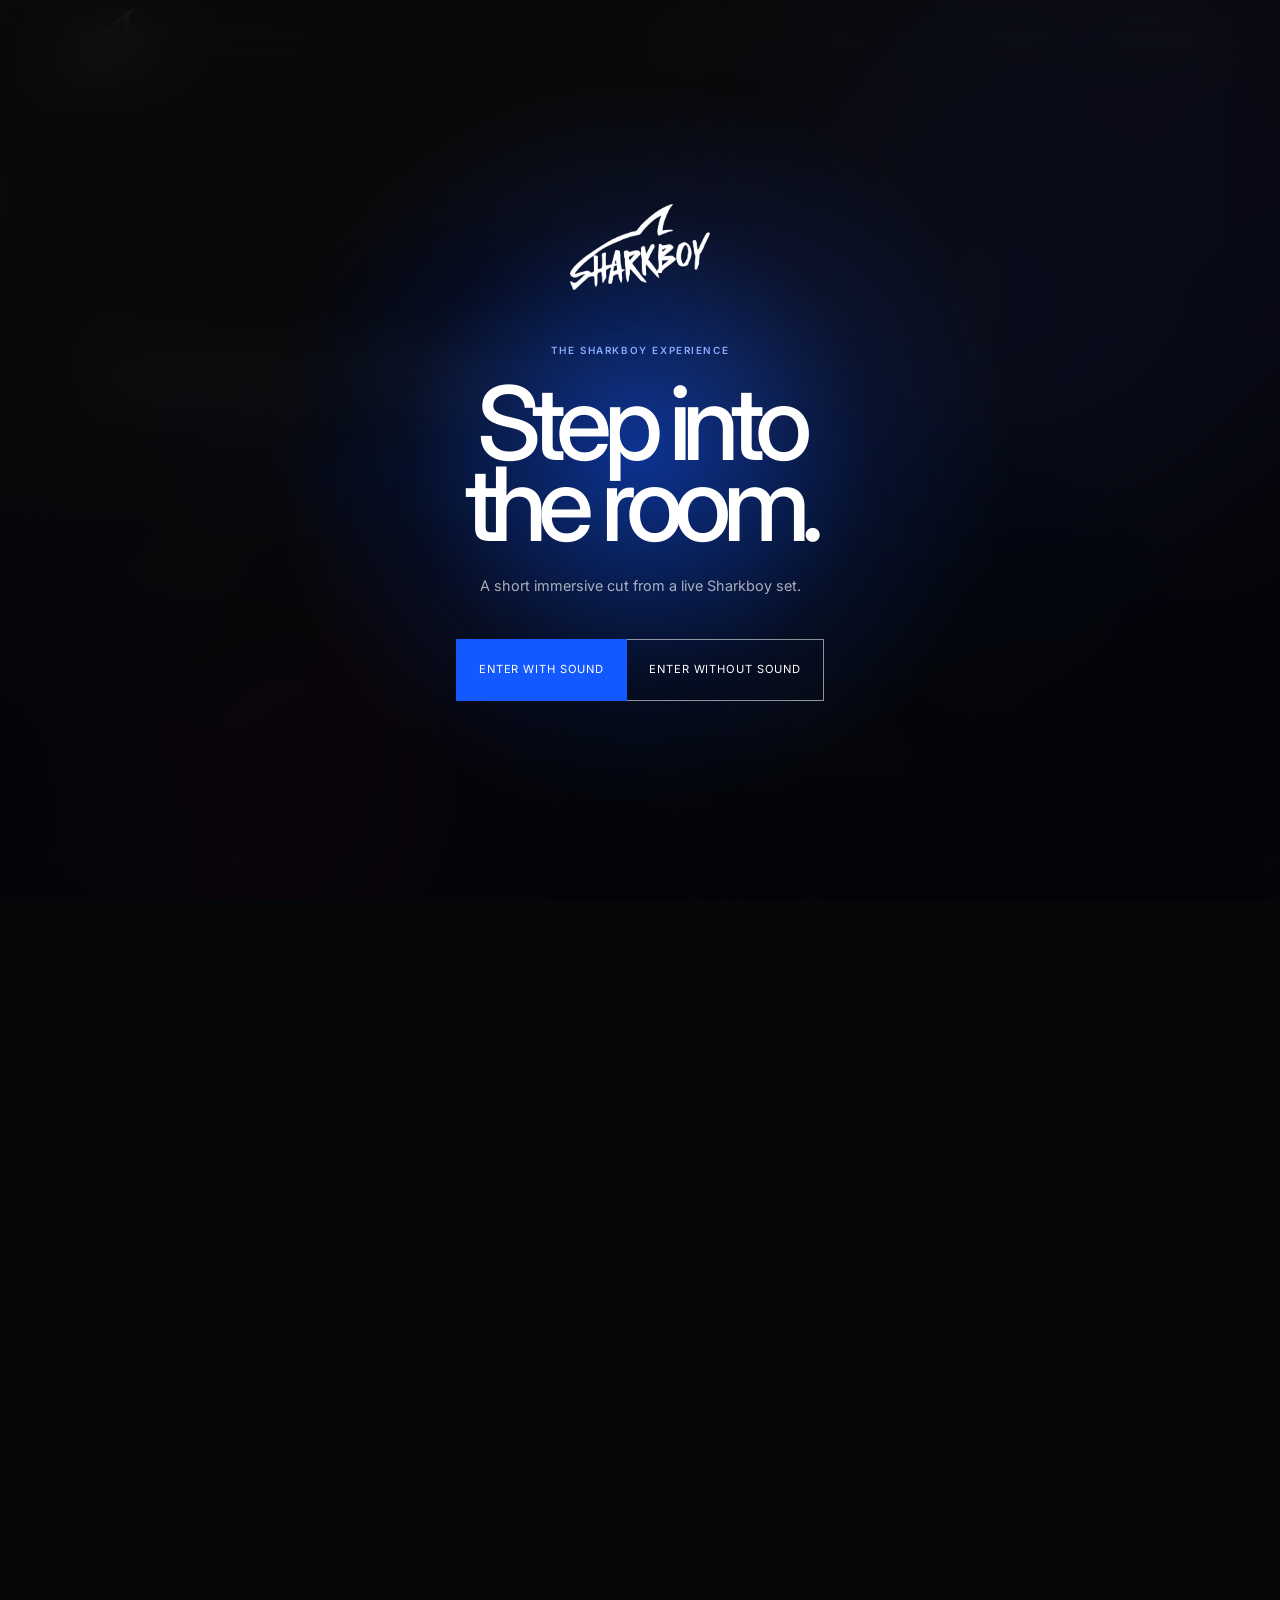
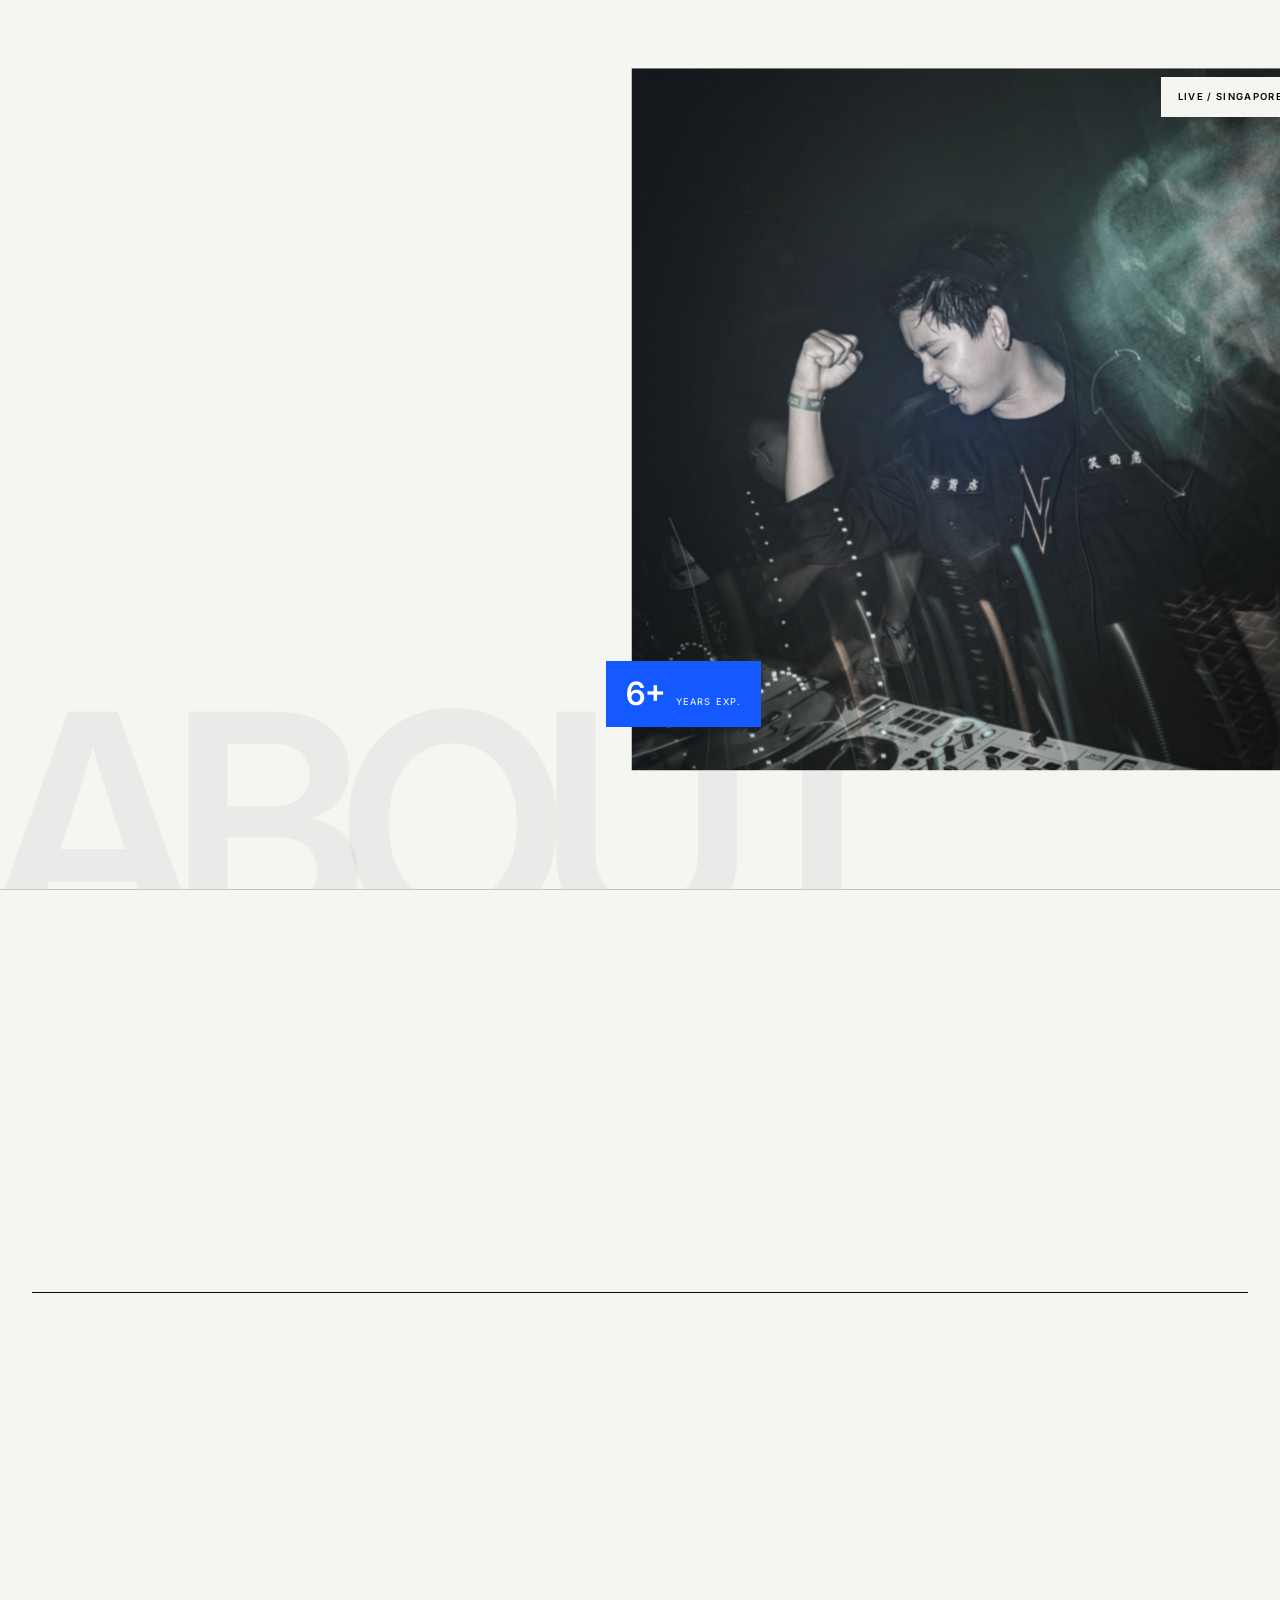
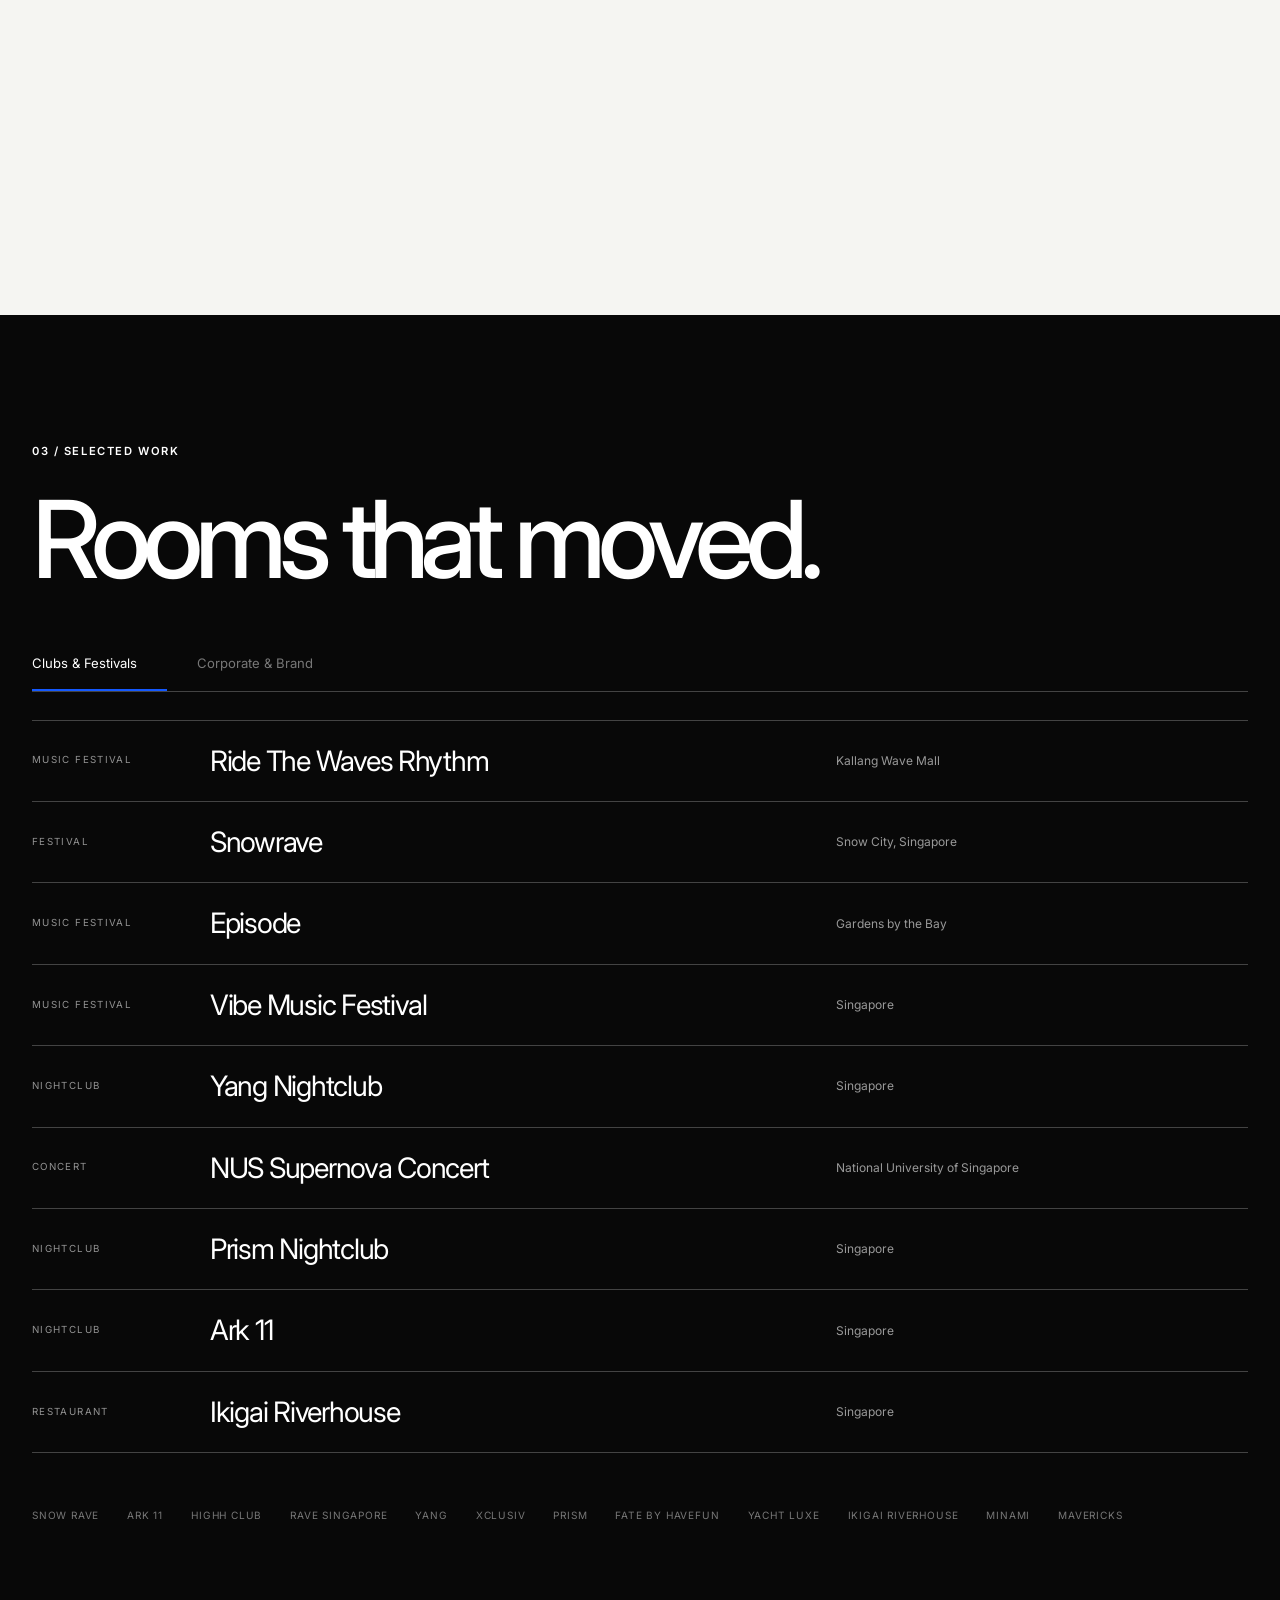
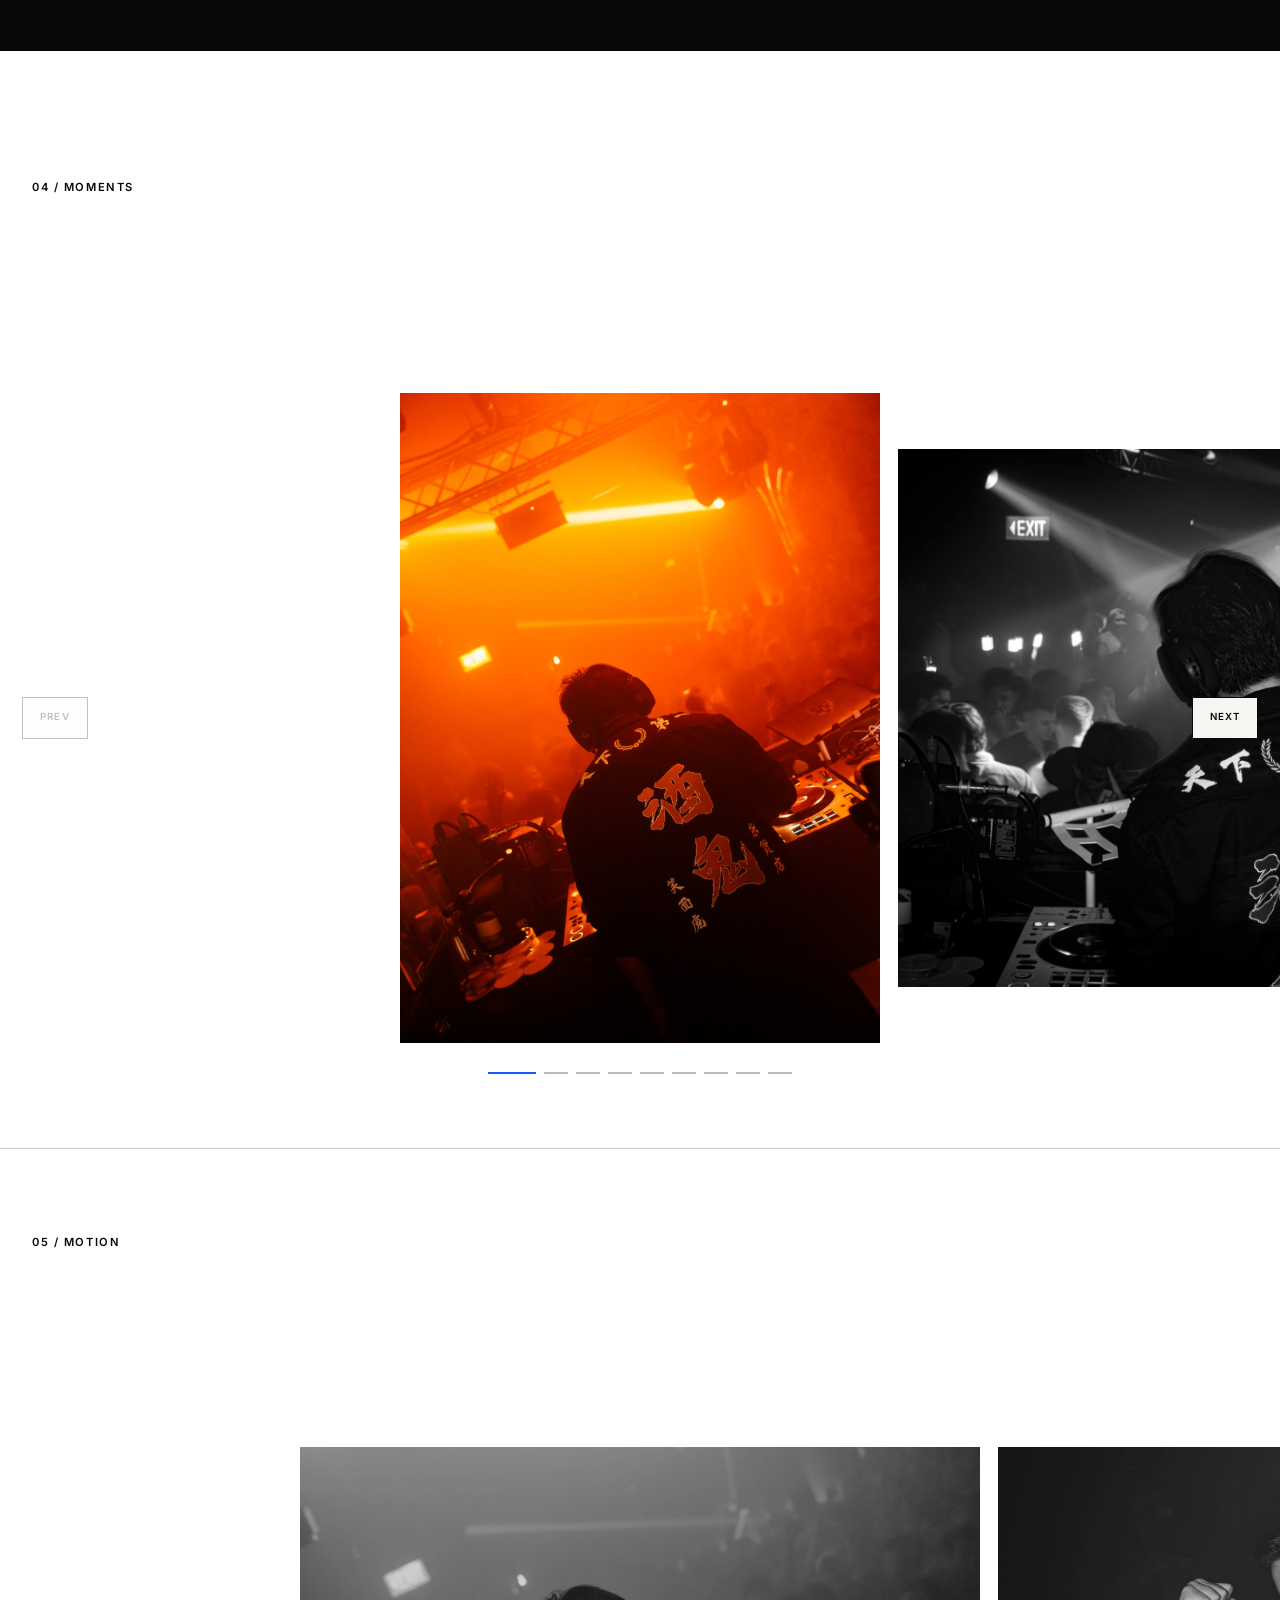
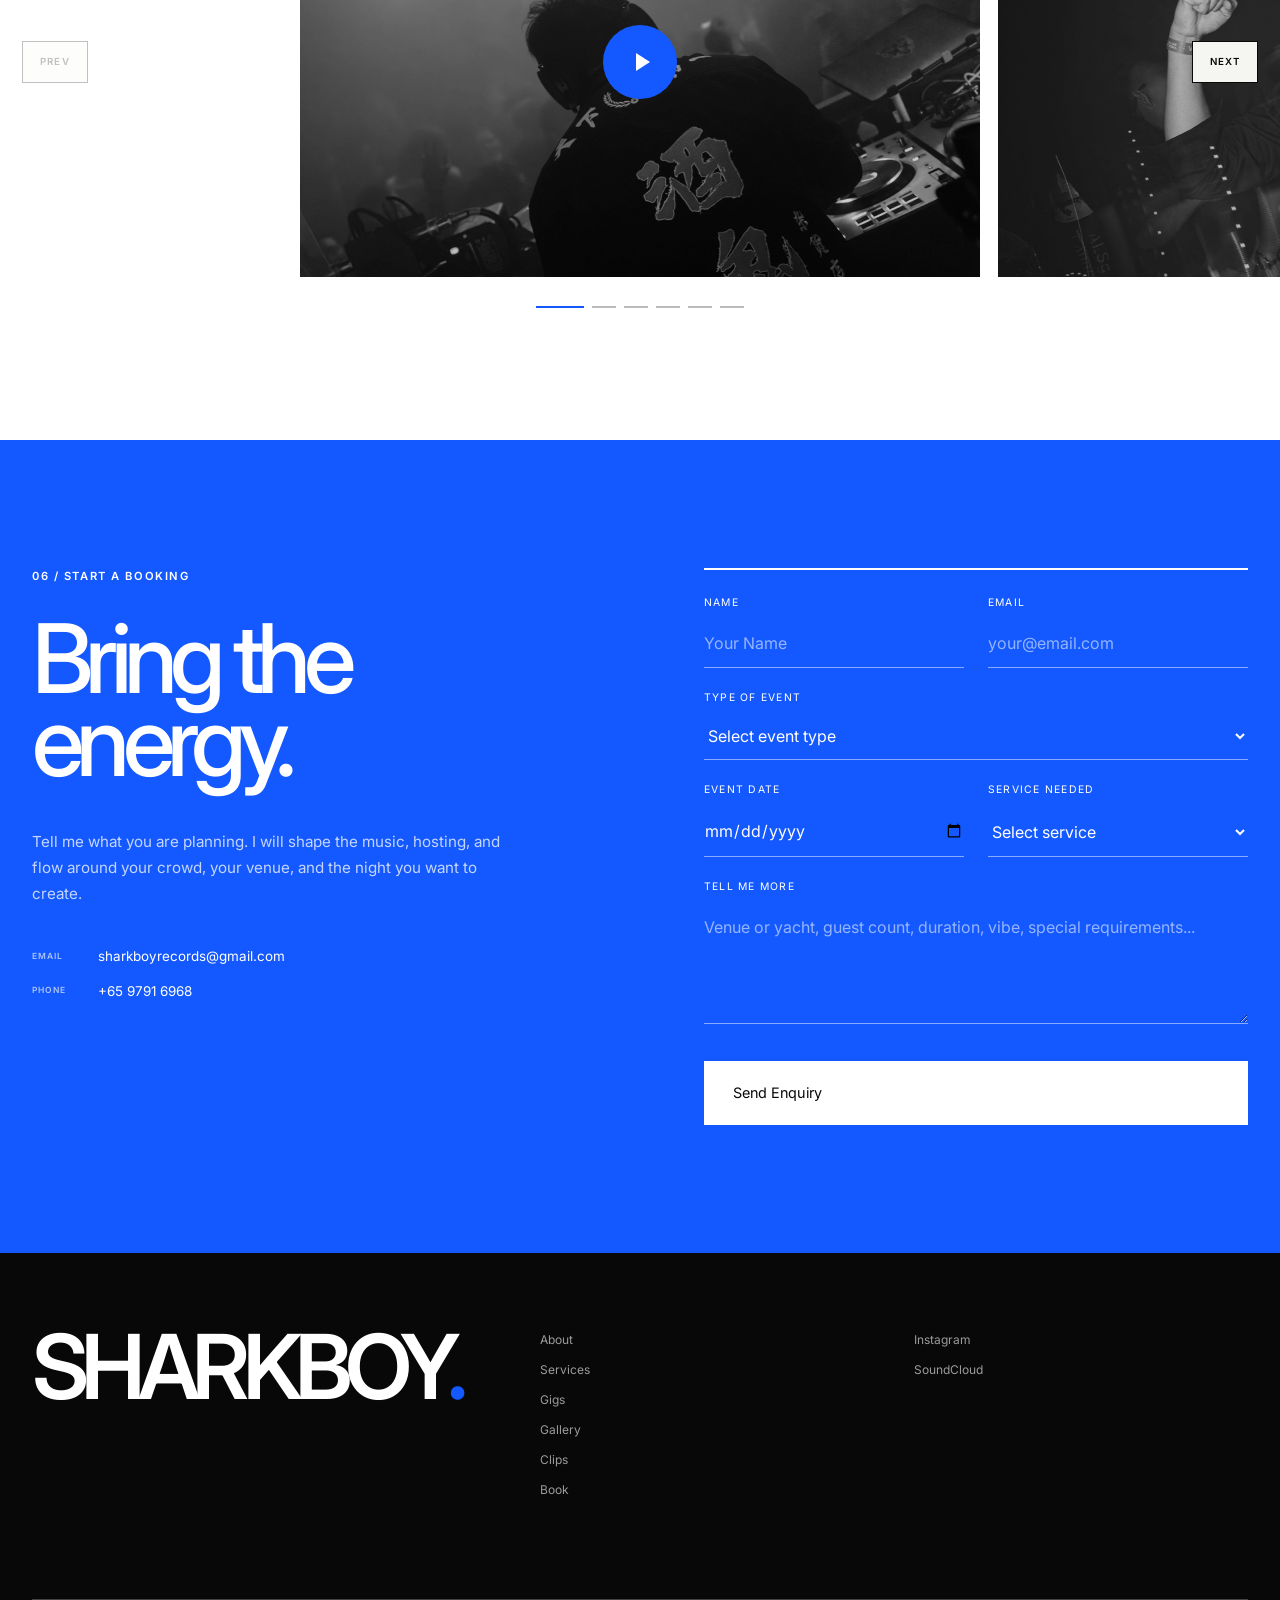
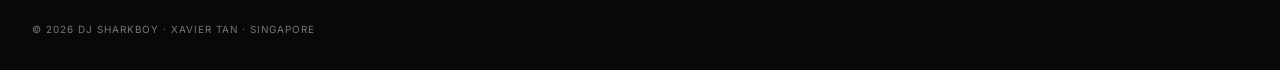
==== commit 7bd0a090: "fix: refine mobile layout and hero framing" ====
--- a/website/index.html
+++ b/website/index.html
@@ -12,8 +12,8 @@
   <meta name="description" content="DJ Sharkboy, Singapore DJ, MC and event host for clubs, festivals, launches and corporate events." />
   <link rel="icon" href="assets/static/sharkboy-logo.png?v=3" type="image/png" />
   <link href="https://fonts.googleapis.com/css2?family=Inter:wght@300;400;500;600;700&display=swap" rel="stylesheet" />
-  <link rel="stylesheet" href="style.css?v=17" />
-  <link rel="stylesheet" href="depth-intro.css?v=13" />
+  <link rel="stylesheet" href="style.css?v=18" />
+  <link rel="stylesheet" href="depth-intro.css?v=14" />
 </head>
 <body class="intro-locked depth-active">
 
@@ -41,10 +41,10 @@
     <div class="intro-sound-inner">
       <img src="assets/static/sharkboy-logo.png?v=3" alt="" aria-hidden="true" />
       <span>The Sharkboy Experience</span>
-      <h2 id="introSoundTitle">Start with<br>a taste.</h2>
-      <p id="introSoundDescription">A short immersive entrance, cut from a live Sharkboy set.</p>
+      <h2 id="introSoundTitle">Step into<br>the room.</h2>
+      <p id="introSoundDescription">A short immersive cut from a live Sharkboy set.</p>
       <div class="intro-sound-actions">
-        <button type="button" class="intro-enter-sound" id="introEnterSound">Enter with sound <b class="link-arrow" aria-hidden="true"></b></button>
+        <button type="button" class="intro-enter-sound" id="introEnterSound">Enter with sound</button>
         <button type="button" class="intro-enter-silent" id="introEnterSilent">Enter without sound</button>
       </div>
     </div>
@@ -61,7 +61,7 @@
       <li><a href="#gigs">Gigs</a></li>
       <li><a href="#gallery">Gallery</a></li>
       <li><button type="button" class="nav-experience" data-replay-experience>Experience</button></li>
-      <li><a href="#booking" class="btn-nav">Start a booking <span class="link-arrow" aria-hidden="true"></span></a></li>
+      <li><a href="#booking" class="btn-nav">Start a booking</a></li>
     </ul>
     <button class="nav-toggle" aria-label="Open menu" aria-expanded="false"><span></span><span></span></button>
   </nav>
@@ -72,7 +72,6 @@
   <button type="button" class="intro-replay-tab" data-replay-experience aria-label="Replay The Sharkboy Experience">
     <span>A taste</span>
     <b>The Sharkboy Experience</b>
-    <i class="replay-icon" aria-hidden="true"></i>
   </button>
 
   <!-- MOBILE MENU -->
@@ -116,18 +115,18 @@
 
         <div class="integrated-hero-copy">
           <p>Singapore / Available worldwide</p>
-          <h1>I read the room.<br><span>Then I move it.</span></h1>
+          <h1>I read the room.<br><span>Then move it.</span></h1>
           <small>DJ · MC · Event Host</small>
         </div>
 
         <div class="integrated-story">
-          <p>One track lands.<br>Everyone gets it.</p>
+          <p>One track hits.<br>The whole room moves.</p>
         </div>
 
         <div class="integrated-final">
           <span>Open format. All energy.</span>
           <h2>Your crowd.<br>My cue.</h2>
-          <a href="#booking">Book Sharkboy <b class="link-arrow" aria-hidden="true"></b></a>
+          <a href="#booking">Book Sharkboy</a>
         </div>
 
         <div class="integrated-fog" aria-hidden="true"></div>
@@ -136,7 +135,6 @@
       <div class="integrated-scroll-guide" aria-hidden="true">
         <span>Scroll for the full experience</span>
         <i><b></b></i>
-        <em class="scroll-arrow" aria-hidden="true"></em>
       </div>
       <div class="integrated-counter" aria-hidden="true">
         <span class="integrated-current">01</span><i></i><span>03</span>
@@ -164,16 +162,16 @@
       </div>
       <div class="about-text">
         <span class="section-label">01 / About</span>
-        <h2>Energy that<br>moves the room.</h2>
+        <h2>Built for<br>the room.</h2>
         <p>
-          Xavier Tan, known as <strong>DJ Sharkboy</strong>, is a professional DJ, MC, and event host based in Singapore. His 6 years of open format DJing span pop, progressive house, techno, and hardstyle.
+          <strong>DJ Sharkboy</strong> is Xavier Tan, a Singapore-based DJ, MC, and event host with six years behind the decks. His open-format sets move naturally through pop, progressive house, techno, and hardstyle.
         </p>
         <p>
-          Beyond the decks, Sharkboy owns every segment of your event, including intimate dinner sets, VIP introductions, full-crowd raves, and corporate galas. His ability to read a room makes him as effective in a boardroom as he is in a club.
+          From intimate dinners and yacht parties to club nights, festivals, and corporate galas, he reads the crowd, guides the pace, and keeps every moment connected.
         </p>
         <div class="about-socials">
-          <a href="https://www.instagram.com/sharkboymusic" target="_blank" rel="noreferrer" class="social-pill">Instagram <span class="link-arrow" aria-hidden="true"></span></a>
-          <a href="https://soundcloud.com/djsharkboysg" target="_blank" rel="noreferrer" class="social-pill">SoundCloud <span class="link-arrow" aria-hidden="true"></span></a>
+          <a href="https://www.instagram.com/sharkboymusic" target="_blank" rel="noreferrer" class="social-pill">Instagram</a>
+          <a href="https://soundcloud.com/djsharkboysg" target="_blank" rel="noreferrer" class="social-pill">SoundCloud</a>
         </div>
       </div>
     </div>
@@ -184,15 +182,15 @@
     <div class="container">
       <div class="section-intro">
         <span class="section-label">02 / Services</span>
-        <h2 class="section-heading">One host.<br>Every moment.</h2>
-        <p>Music, presence, and event flow shaped around the room. Never a preset formula.</p>
+        <h2 class="section-heading">One presence.<br>Every moment.</h2>
+        <p>Music, hosting, and event flow shaped around your crowd and the energy in the room.</p>
       </div>
       <div class="services-grid">
 
         <div class="service-card">
           <span class="service-number">01</span>
           <h3>DJ Sets</h3>
-          <p>Open format sets curated to match your crowd, from pop and progressive house to techno, hardstyle, and everything in between.</p>
+          <p>Open-format sets that follow the crowd, moving naturally from pop and progressive house to techno and hardstyle.</p>
           <ul class="service-list">
             <li>Corporate dinners &amp; galas</li>
             <li>Club nights &amp; festivals</li>
@@ -203,7 +201,7 @@
         <div class="service-card featured">
           <span class="service-number">02</span>
           <h3>MC / Host</h3>
-          <p>A professional emcee who keeps your event flowing through VIP introductions, prize presentations, icebreakers, and crowd engagement.</p>
+          <p>Confident hosting that connects introductions, key moments, and crowd interaction without breaking the energy.</p>
           <ul class="service-list">
             <li>Corporate events &amp; AGMs</li>
             <li>Networking &amp; launch nights</li>
@@ -214,7 +212,7 @@
         <div class="service-card">
           <span class="service-number">03</span>
           <h3>Event Flow</h3>
-          <p>Full event flow design with seamless transitions between programme phases, so every moment lands exactly as intended.</p>
+          <p>A considered run of show with smooth transitions, clear pacing, and every key moment landing on cue.</p>
           <ul class="service-list">
             <li>Timeline &amp; flow design</li>
             <li>Soundscape curation</li>
@@ -230,7 +228,7 @@
   <section id="gigs">
     <div class="container">
       <span class="section-label">03 / Selected work</span>
-      <h2 class="section-heading">Rooms I've moved.</h2>
+      <h2 class="section-heading">Rooms that moved.</h2>
 
       <div class="gigs-tabs">
         <button class="tab-btn active" data-tab="clubs">Clubs &amp; Festivals</button>
@@ -278,14 +276,14 @@
   <section id="gallery">
     <div class="container">
       <span class="section-label">04 / Moments</span>
-      <h2 class="section-heading">In the mix.</h2>
+      <h2 class="section-heading">Inside the moment.</h2>
     </div>
 
     <div class="carousel-wrap" id="photoCarouselWrap">
-      <button class="carousel-arrow left" id="photoArrowLeft" aria-label="Previous"></button>
+      <button class="carousel-arrow left" id="photoArrowLeft" aria-label="Previous">Prev</button>
       <!-- JS builds photo slides here from assets/gallery-photos/ -->
       <div class="carousel-track" id="photoTrack"></div>
-      <button class="carousel-arrow right" id="photoArrowRight" aria-label="Next"></button>
+      <button class="carousel-arrow right" id="photoArrowRight" aria-label="Next">Next</button>
     </div>
     <div class="carousel-dots" id="photoDots"></div>
   </section>
@@ -299,14 +297,14 @@
   <section id="clips">
     <div class="container">
       <span class="section-label">05 / Motion</span>
-      <h2 class="section-heading">Feel the room.</h2>
+      <h2 class="section-heading">See the room move.</h2>
     </div>
 
     <div class="carousel-wrap" id="videoCarouselWrap">
-      <button class="carousel-arrow left" id="videoArrowLeft" aria-label="Previous"></button>
+      <button class="carousel-arrow left" id="videoArrowLeft" aria-label="Previous">Prev</button>
       <!-- JS builds video slides here from assets/gallery-videos/ -->
       <div class="carousel-track" id="videoTrack"></div>
-      <button class="carousel-arrow right" id="videoArrowRight" aria-label="Next"></button>
+      <button class="carousel-arrow right" id="videoArrowRight" aria-label="Next">Next</button>
     </div>
     <div class="carousel-dots" id="videoDots"></div>
   </section>
@@ -323,8 +321,8 @@
     <div class="container booking-wrap">
       <div class="booking-left">
         <span class="section-label">06 / Start a booking</span>
-        <h2>Let's move<br>your crowd.</h2>
-        <p>From yacht parties and sunset celebrations to club nights and corporate events, book a high-energy DJ set, polished MC, or complete hosting package.</p>
+        <h2>Bring the<br>energy.</h2>
+        <p>Tell me what you are planning. I will shape the music, hosting, and flow around your crowd, your venue, and the night you want to create.</p>
         <div class="booking-contact-items">
           <a href="mailto:sharkboyrecords@gmail.com" class="contact-item">
             <span class="contact-label">Email</span>
@@ -402,8 +400,8 @@
         <a href="#booking">Book</a>
       </div>
       <div class="footer-socials">
-        <a href="https://www.instagram.com/sharkboymusic" target="_blank" rel="noreferrer">Instagram <span class="link-arrow" aria-hidden="true"></span></a>
-        <a href="https://soundcloud.com/djsharkboysg" target="_blank" rel="noreferrer">SoundCloud <span class="link-arrow" aria-hidden="true"></span></a>
+        <a href="https://www.instagram.com/sharkboymusic" target="_blank" rel="noreferrer">Instagram</a>
+        <a href="https://soundcloud.com/djsharkboysg" target="_blank" rel="noreferrer">SoundCloud</a>
       </div>
       <p class="footer-copy">&copy; 2026 DJ Sharkboy &middot; Xavier Tan &middot; Singapore</p>
     </div>
--- a/website/style.css
+++ b/website/style.css
@@ -64,4 +64,46 @@
 
 @media(max-width:950px){.container{width:min(100% - 40px,1254px)}.nav-links{display:none}.nav-toggle{display:block}#hero{grid-template-columns:1fr;min-height:100svh}.hero-content{padding:130px 24px 46vh}.hero-name{font-size:clamp(5rem,19vw,9rem)}.hero-name span+span{margin-left:21vw}.hero-bg,.hero-overlay{inset:56% 0 0}.hero-brand-mark{top:auto;right:24px;bottom:34px;width:150px}.hero-scroll{right:24px}.about-grid{grid-template-columns:1fr;gap:70px}.about-image-wrap{width:78%;height:70vw;min-height:0;margin-right:0;margin-left:auto}.about-text{max-width:760px}.section-intro{grid-template-columns:1fr}.section-intro p{justify-self:start;margin-top:35px}.service-card{grid-template-columns:8% 32% 1fr}.service-list{display:none}.gig-info{grid-template-columns:120px minmax(260px,1.3fr) 1fr 24px;gap:20px}.booking-wrap{grid-template-columns:1fr;gap:85px}.footer-inner{grid-template-columns:1fr 1fr}.footer-logo{grid-column:1/-1;margin-bottom:35px}}
 @media(max-width:600px){section{padding:76px 0}.container{width:calc(100% - 36px)}#navbar{height:64px;padding:0 20px}.nav-logo img{width:104px}.nav-toggle{width:30px}.nav-toggle span{width:28px}.mobile-close{right:18px;top:12px;width:46px;height:46px}.section-label{font-size:.64rem;margin-bottom:22px}.section-heading{font-size:clamp(2.9rem,13vw,3.45rem);line-height:.92}.hero-content{padding:105px 20px 43vh}.hero-kicker{margin-bottom:50px}.hero-meta{margin-top:55px}.hero-sub{display:none}.hero-ctas{width:100%}.hero-ctas .btn-primary,.hero-ctas .btn-ghost{min-height:54px;padding:0 16px;gap:18px;font-size:.72rem}.hero-brand-mark{right:20px;bottom:18px;width:125px}.hero-scroll{display:none}#about::before{font-size:42vw;bottom:.1em}.about-grid{gap:54px}.about-text h2{margin-bottom:32px}.about-text p{font-size:.94rem;line-height:1.65;margin-bottom:16px}.about-image-wrap{width:100%;height:104vw}.about-image-wrap::before{padding:10px 12px;font-size:.54rem}.about-badge{left:-10px;bottom:20px;padding:13px 15px}.badge-num{font-size:1.55rem}.about-socials{gap:22px;margin-top:30px}.social-pill{font-size:.76rem}.section-intro{margin-bottom:42px}.section-intro p{margin-top:20px;line-height:1.55}.service-card{grid-template-columns:34px 1fr;padding:27px 4px;gap:12px}.service-card h3{font-size:1.65rem}.service-card p{grid-column:2;font-size:.84rem;line-height:1.6}.gigs-tabs{overflow-x:auto;margin:38px 0 22px;scrollbar-width:none}.gigs-tabs::-webkit-scrollbar{display:none}.tab-btn{white-space:nowrap;margin-right:22px;padding:13px 14px 13px 0;font-size:.75rem}.gig-info{grid-template-columns:1fr 20px;gap:7px 16px;padding:21px 0}.gig-tag,.gig-info p{grid-column:1}.gig-info h4{grid-column:1;font-size:1.22rem}.gig-info::after{grid-column:2;grid-row:1/4;width:9px;height:9px}#gallery{padding-bottom:62px}#clips{padding-top:72px;padding-bottom:62px}.carousel-wrap{margin-top:42px;padding-bottom:56px}.carousel-track{gap:12px;padding:0 20px}.photo-slide{flex-basis:82vw;height:110vw}.photo-slide.is-landscape{flex-basis:86vw;height:58vw}.video-slide{flex-basis:86vw;height:58vw}.video-play-btn span{width:58px;height:58px}.video-play-btn span::after{border-top-width:7px;border-bottom-width:7px;border-left-width:11px}.carousel-arrow{top:auto;bottom:0;transform:none;width:40px;height:40px;background:#fff}.carousel-arrow::before{width:14px}.carousel-arrow.left{left:20px}.carousel-arrow.right{left:68px;right:auto}.carousel-dots{position:relative;z-index:4;justify-content:flex-end;gap:5px;margin-top:-41px;padding:0 20px}.dot{width:12px}.dot.active{width:28px}.dot::after{height:1px}.lightbox-close{right:14px;top:12px;width:46px;height:46px}.lightbox video{max-width:100vw;max-height:82vh}.booking-wrap{gap:60px}.booking-left h2{font-size:3.35rem;margin-bottom:32px}.booking-left>p{font-size:.9rem;line-height:1.62}.booking-contact-items{margin-top:32px}.contact-item{grid-template-columns:48px 1fr;gap:10px;font-size:.79rem}.booking-form{padding-top:20px}.form-row{grid-template-columns:1fr;gap:0}.form-group{margin-bottom:18px}.footer-inner{grid-template-columns:1fr;gap:28px}.footer-logo{grid-column:auto;margin:0;font-size:17vw}.footer-links{grid-template-columns:repeat(3,1fr);gap:10px 18px}.footer-socials{display:flex;gap:24px}.footer-copy{margin-top:18px;line-height:1.55}}
+/* editorial control cleanup */
+.intro-enter-sound,.nav-links .btn-nav,.integrated-final a{justify-content:center}
+.gig-info{grid-template-columns:150px minmax(280px,1.45fr) 1fr}.gig-info::after{display:none}
+.carousel-arrow{width:66px;height:42px;border-radius:0;font-size:.61rem;font-weight:600;letter-spacing:.12em;text-transform:uppercase}
+.carousel-arrow::before,.carousel-arrow::after{display:none}
+
+@media(max-width:600px){
+  section{padding:94px 0}
+  .container{width:calc(100% - 44px)}
+  .section-label{margin-bottom:26px}
+  .section-heading{font-size:clamp(2.55rem,11.5vw,3rem);line-height:.96;letter-spacing:-.065em}
+  .about-grid{gap:64px}
+  .about-text h2{font-size:clamp(2.65rem,12vw,3.05rem);line-height:.94;margin-bottom:36px}
+  .about-text p{font-size:.92rem;line-height:1.72;margin-bottom:20px}
+  .about-socials{margin-top:36px}
+  .section-intro{margin-bottom:54px}
+  .section-intro p{max-width:310px;margin-top:24px;font-size:.86rem;line-height:1.65}
+  .service-card{padding:32px 4px;gap:14px 16px}
+  .service-card h3{font-size:1.55rem}
+  .service-card p{font-size:.82rem;line-height:1.68}
+  .gigs-tabs{margin-top:44px}
+  .gig-info{grid-template-columns:1fr;padding:25px 0;gap:8px}
+  .gig-info h4,.gig-tag,.gig-info p{grid-column:1}
+  .venue-logos{gap:14px 22px;margin-top:44px}
+  #gallery,#clips{padding-bottom:78px}
+  .carousel-wrap{margin-top:50px;padding-bottom:58px}
+  .carousel-track{padding:0 22px}
+  .photo-slide{flex-basis:78vw;height:104vw}
+  .photo-slide.is-landscape{flex-basis:82vw;height:55vw}
+  .video-slide{flex-basis:82vw;height:55vw}
+  .carousel-arrow{bottom:0;width:auto;min-width:54px;height:38px;padding:0;border:0;border-bottom:1px solid currentColor;background:transparent;font-size:.58rem}
+  .carousel-arrow:hover{background:transparent;color:var(--blue)}
+  .carousel-arrow.left{left:22px}
+  .carousel-arrow.right{left:88px;right:auto}
+  .carousel-dots{margin-top:-38px;padding:0 22px}
+  .booking-wrap{gap:72px}
+  .booking-left h2{font-size:3.05rem;line-height:.91;margin-bottom:36px}
+  .booking-left>p{font-size:.88rem;line-height:1.7}
+  .footer-inner{gap:34px}
+  .intro-replay-tab{display:none!important}
+}
+
 @media(prefers-reduced-motion:reduce){html{scroll-behavior:auto}*,*::before,*::after{animation-duration:.01ms!important;animation-iteration-count:1!important;transition-duration:.01ms!important}.reveal,.hero-name span{opacity:1;transform:none}.hero-bg{clip-path:none;transform:none}}
--- a/website/depth-intro.css
+++ b/website/depth-intro.css
@@ -36,4 +36,5 @@
 
 @media(max-width:950px){.integrated-hero-copy{left:24px;right:24px}.integrated-hero-copy h1{font-size:13vw}.integrated-frame-one{width:35vw;height:48vw;right:-5vw}.integrated-frame-two{width:48vw;height:30vw;left:-10vw}.integrated-frame-three{display:none}.integrated-story{right:28px;width:64vw}.depth-active .nav-toggle{color:#fff}}
 @media(max-width:600px){.intro-sound-inner img{width:120px;margin-bottom:32px}.intro-sound-actions{flex-direction:column;max-width:320px;margin-inline:auto}.intro-sound-actions button{width:100%;justify-content:space-between}.intro-enter-silent{border-left:1px solid rgba(255,255,255,.55)!important;border-top:0!important}.intro-sound-toggle{right:18px;bottom:18px}.intro-replay-tab{top:auto;right:auto;left:16px;bottom:18px;writing-mode:horizontal-tb;transform:translateY(140%);padding:11px 13px}.experience-entered:not(.intro-locked) .intro-replay-tab{transform:none}.intro-replay-tab span{display:none}.intro-replay-tab b{font-size:.54rem}.integrated-scroll-guide{bottom:92px;left:24px}.integrated-hero-copy h1{font-size:15vw;line-height:.82}.integrated-hero-copy h1 span{margin-left:0}.integrated-story{width:76vw}.integrated-story p{font-size:10vw}.integrated-final h2{font-size:20vw}.integrated-final a{gap:35px;margin-top:38px}.integrated-counter{display:none}}
+@media(max-width:600px){.integrated-film{inset:-2%;transform:translate3d(calc(var(--d-mx) * -3px),calc(var(--d-my) * -2px),-120px) scale(calc(1.04 + var(--dp) * .1));filter:brightness(calc(.6 + var(--dp) * .1)) saturate(.82)}.integrated-film video{object-fit:contain;object-position:center;transform:translateX(42%) scale(1.28);transform-origin:center}.integrated-wash{opacity:calc(.42 - var(--dp) * .14)}.integrated-hero-copy{top:46%;max-width:350px}.integrated-scroll-guide{bottom:72px}.integrated-scroll-guide>i{width:74px}}
 @media(prefers-reduced-motion:reduce){#hero.integrated-depth{height:100svh}.experience-launching .integrated-camera,.experience-launching .integrated-stage::after{animation:none}.integrated-stage{position:relative}.integrated-camera,.integrated-film,.integrated-type,.integrated-frame,.integrated-hero-copy,.integrated-story,.integrated-final{transform:none!important}.integrated-frame,.integrated-story,.integrated-final,.integrated-grid,.integrated-fog{display:none}.integrated-hero-copy{opacity:1}.integrated-film{inset:0;filter:brightness(.4)}.integrated-scroll-guide{display:none}}
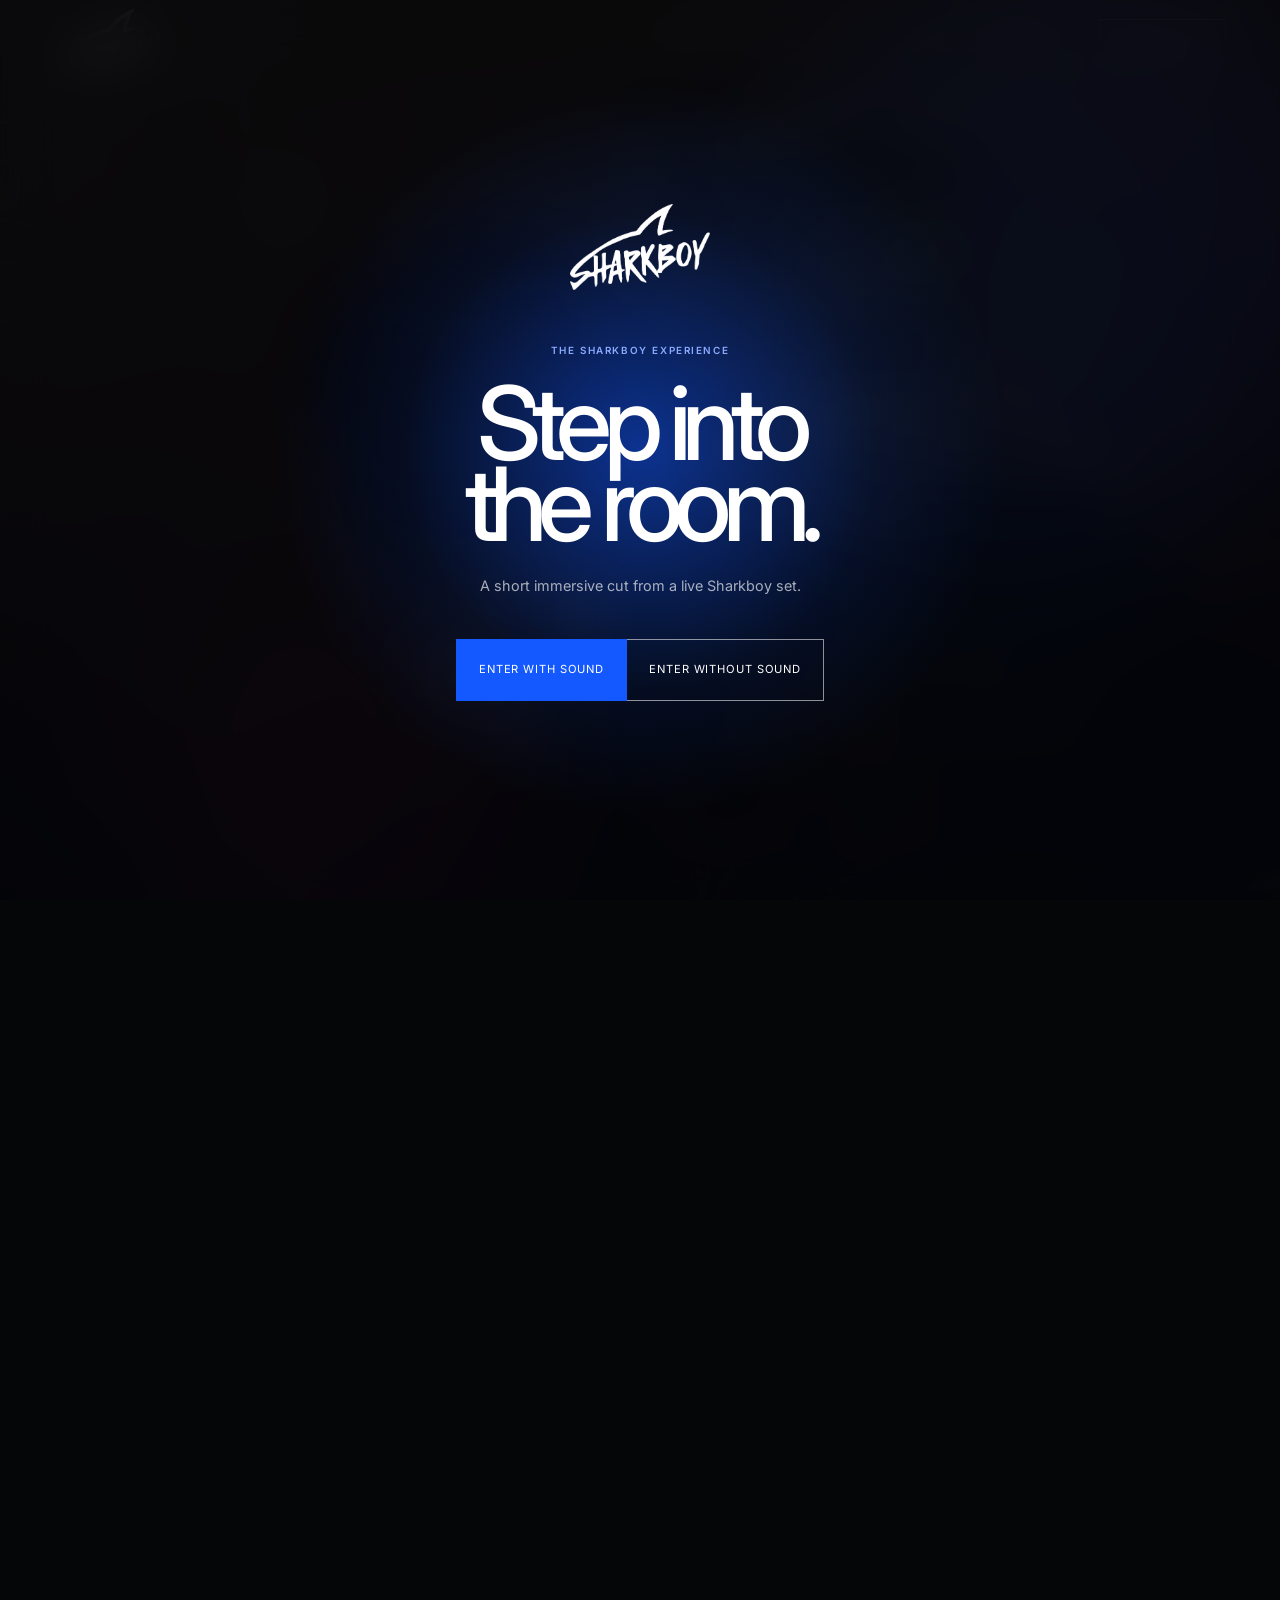
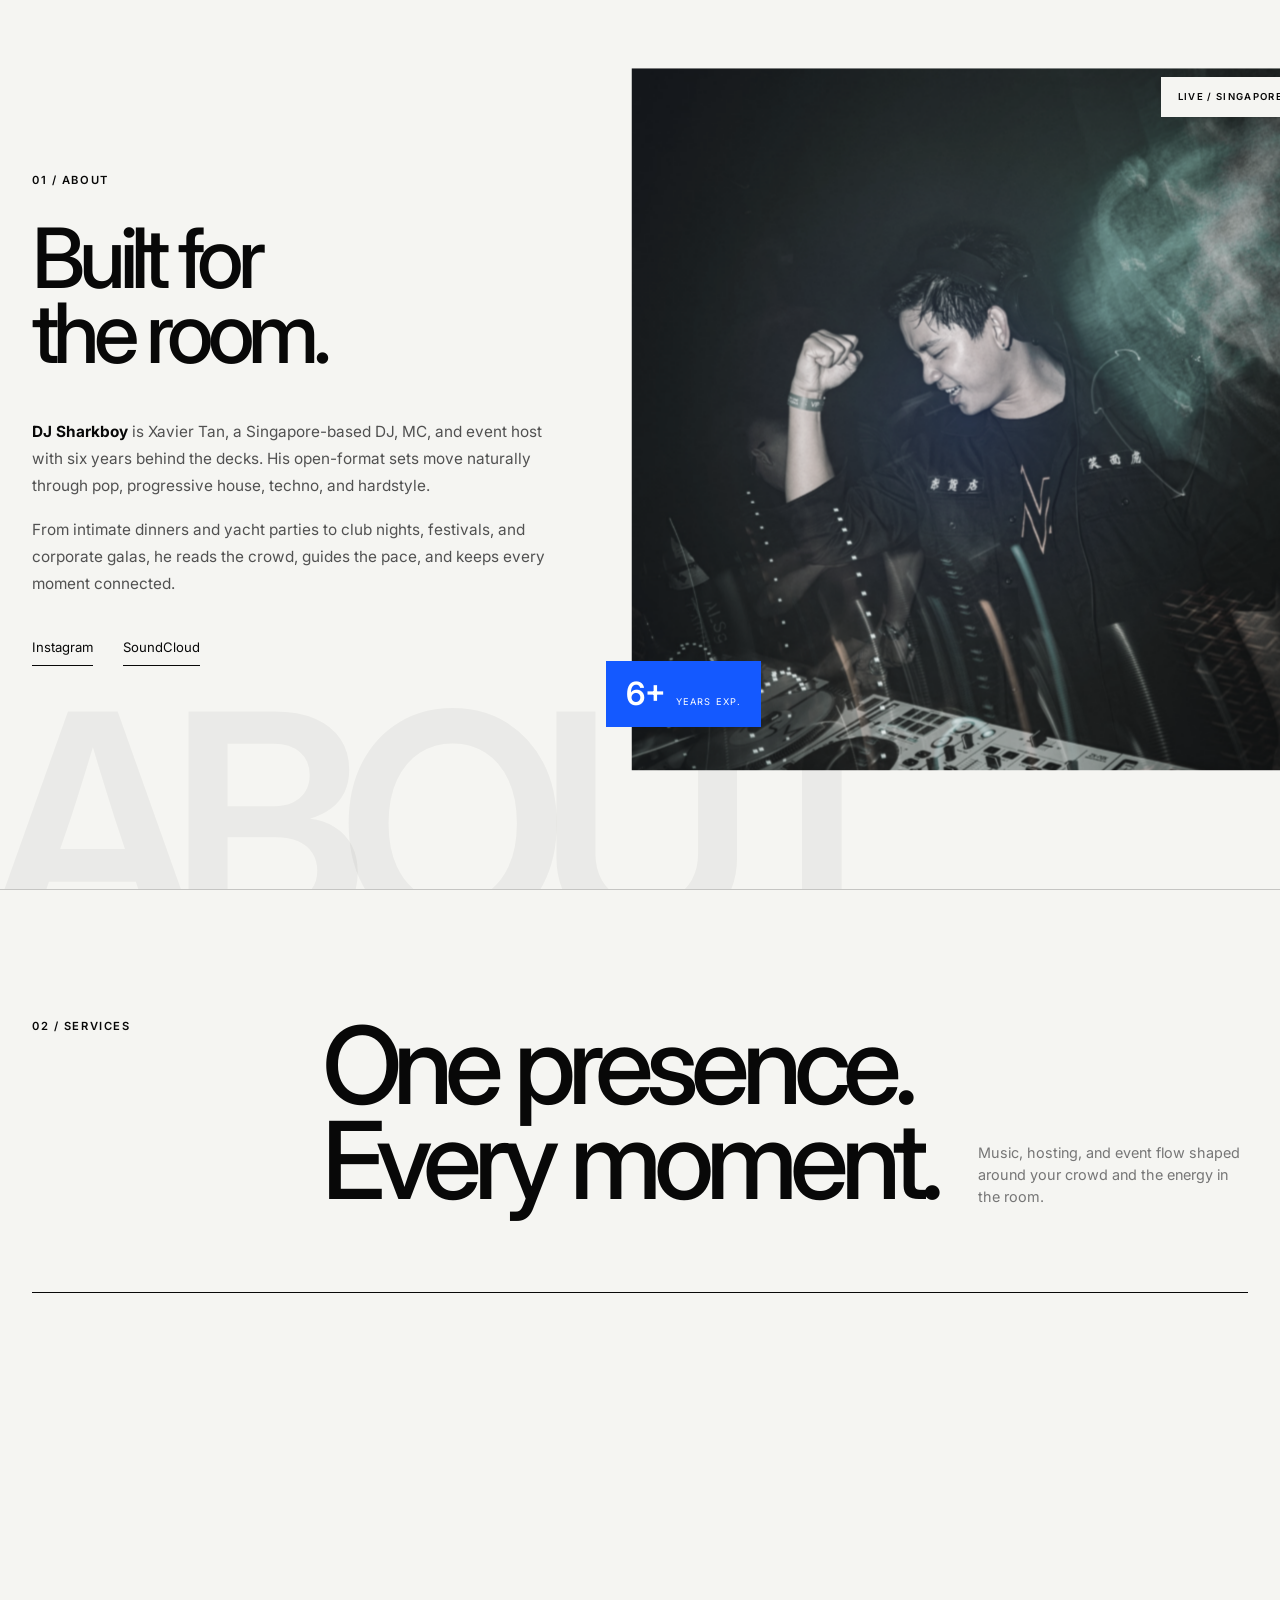
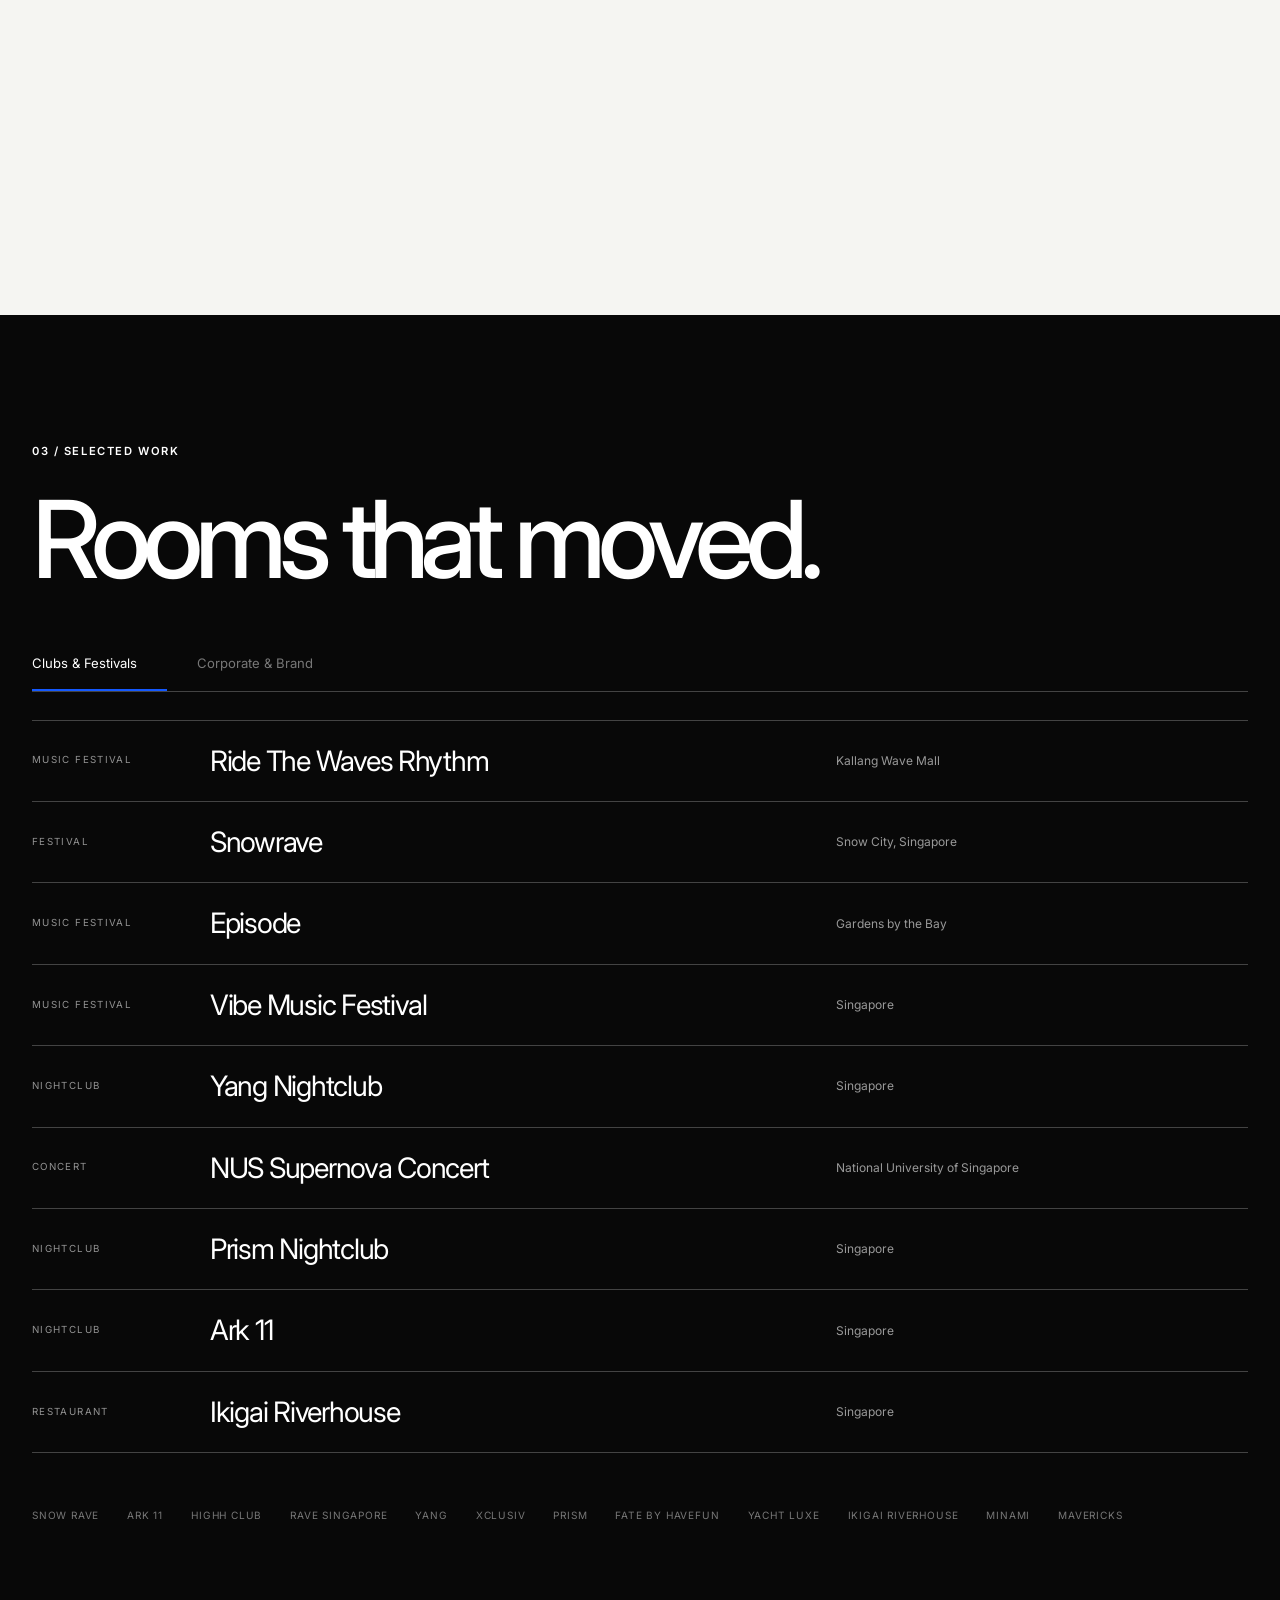
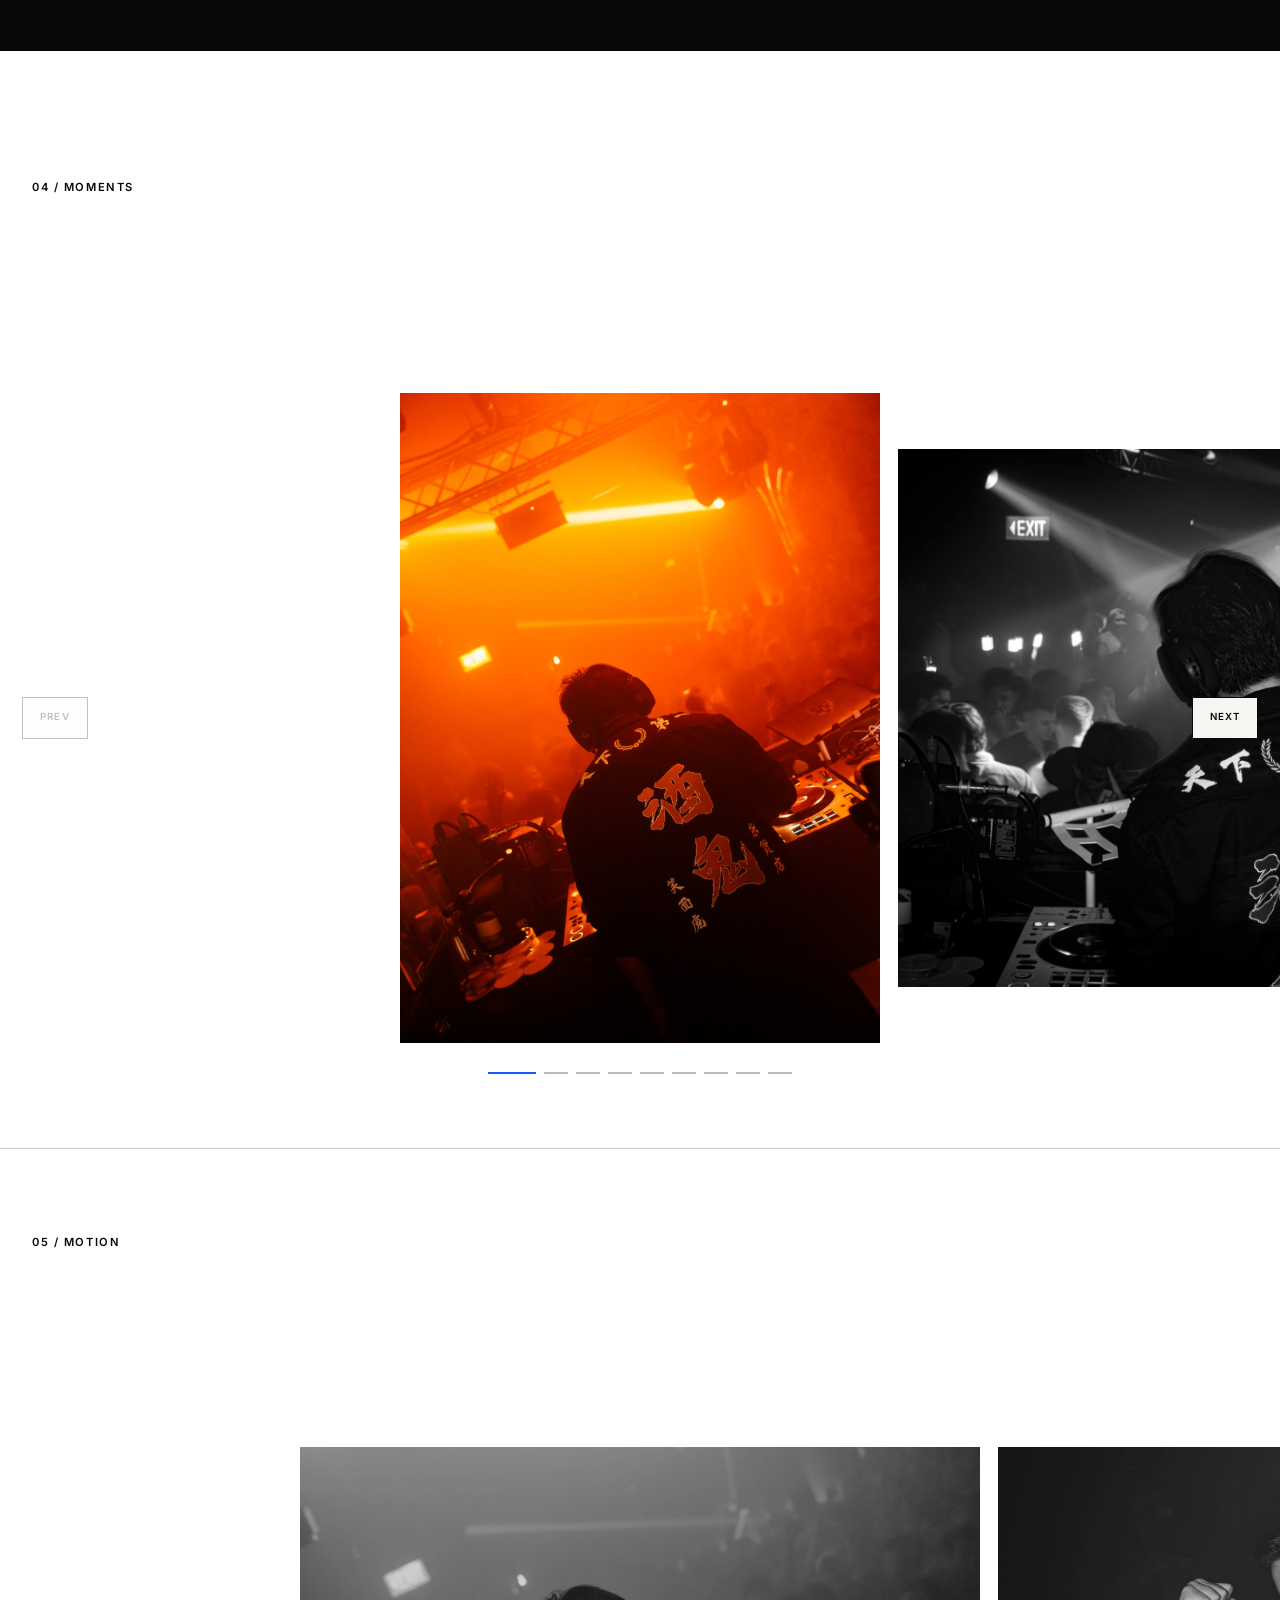
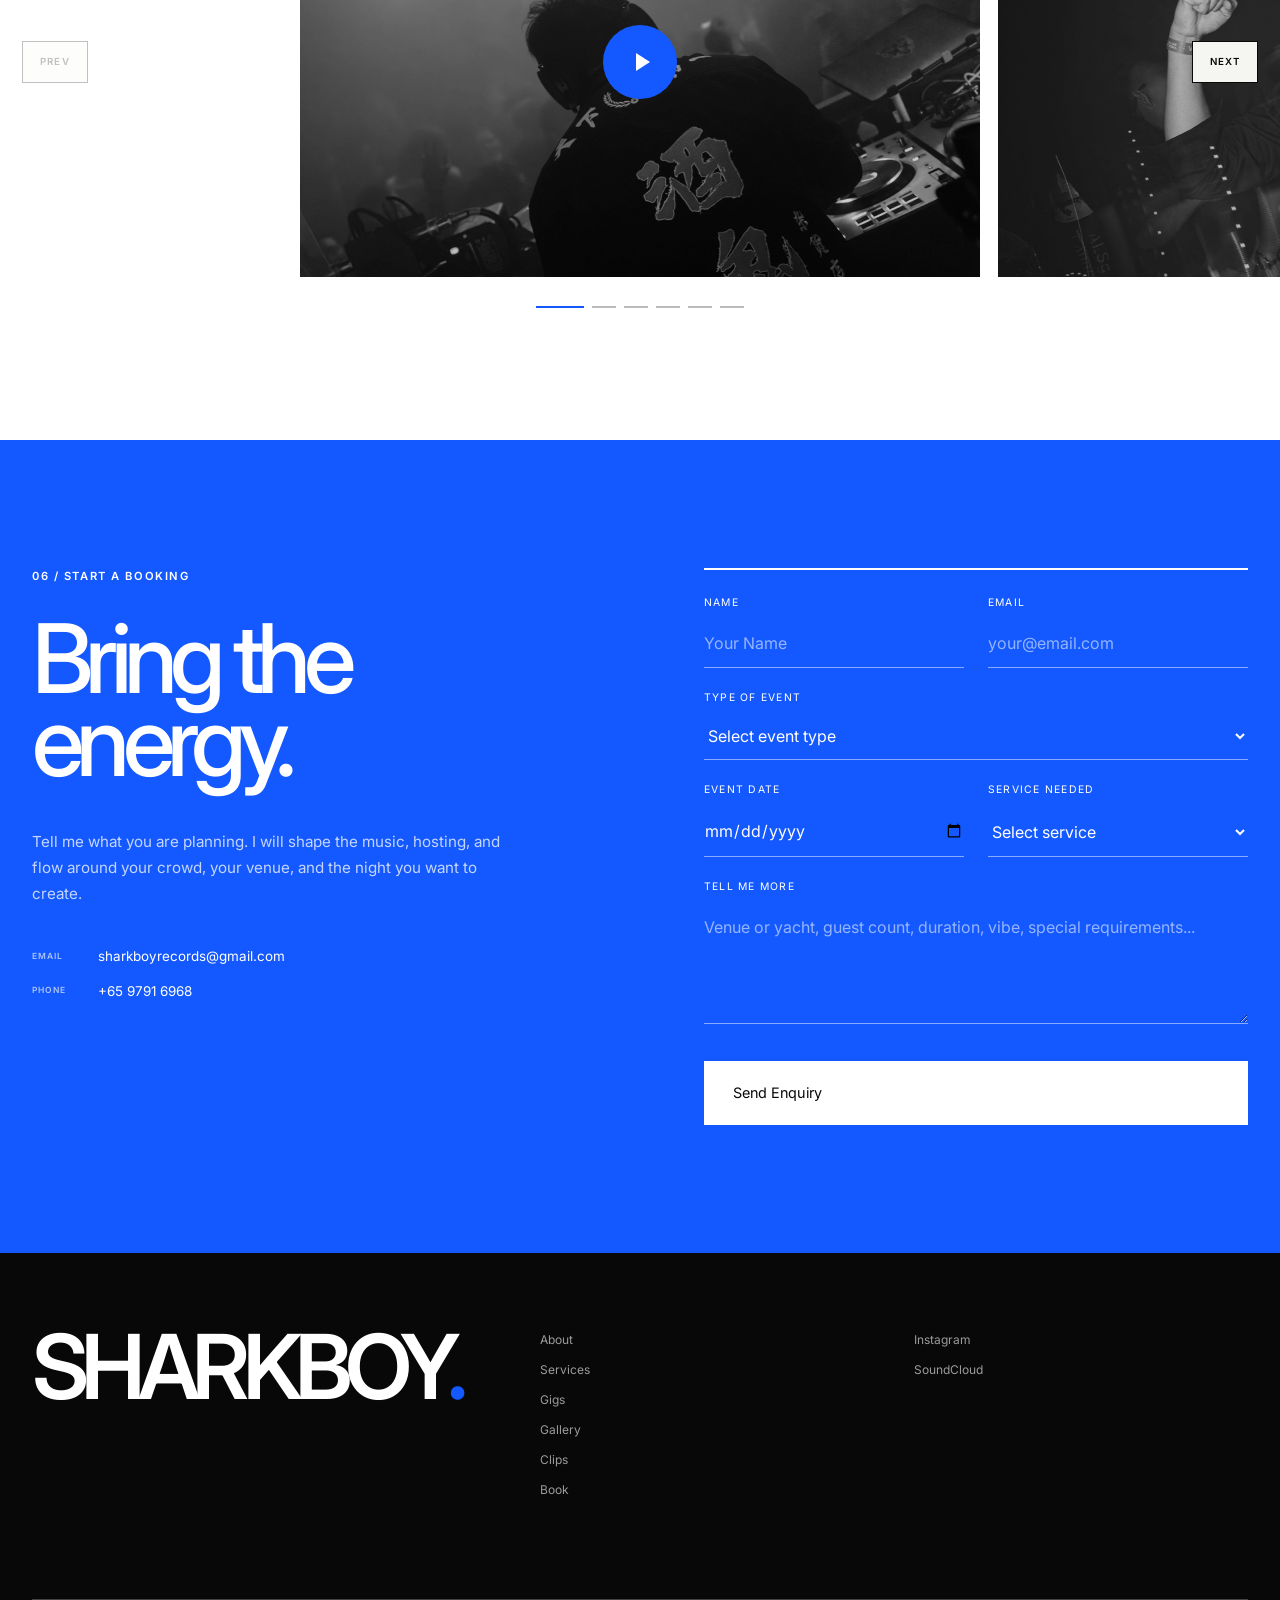
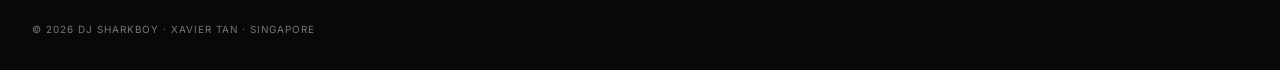
==== commit e468be5f: "fix: support mobile messaging app browsers" ====
--- a/website/index.html
+++ b/website/index.html
@@ -2,7 +2,7 @@
 <html lang="en">
 <head>
   <meta charset="UTF-8" />
-  <meta name="viewport" content="width=device-width, initial-scale=1.0" />
+  <meta name="viewport" content="width=device-width, initial-scale=1.0, viewport-fit=cover" />
   <meta http-equiv="Cache-Control" content="no-cache, no-store, must-revalidate" />
   <meta http-equiv="Pragma" content="no-cache" />
   <meta http-equiv="Expires" content="0" />
@@ -10,10 +10,20 @@
   <link rel="preconnect" href="https://fonts.googleapis.com" />
   <link rel="preconnect" href="https://fonts.gstatic.com" crossorigin />
   <meta name="description" content="DJ Sharkboy, Singapore DJ, MC and event host for clubs, festivals, launches and corporate events." />
+  <meta name="theme-color" content="#050608" />
+  <meta property="og:type" content="website" />
+  <meta property="og:url" content="https://sharkboymusic.com/" />
+  <meta property="og:title" content="DJ Sharkboy | Singapore DJ · MC · Event Host" />
+  <meta property="og:description" content="Open-format DJ sets, polished hosting, and event energy shaped around the room." />
+  <meta property="og:image" content="https://sharkboymusic.com/assets/gallery-photos/gallery-action-wide.jpg" />
+  <meta property="og:image:width" content="1800" />
+  <meta property="og:image:height" content="1199" />
+  <meta property="og:image:alt" content="DJ Sharkboy performing live behind the decks" />
+  <meta name="twitter:card" content="summary_large_image" />
   <link rel="icon" href="assets/static/sharkboy-logo.png?v=3" type="image/png" />
   <link href="https://fonts.googleapis.com/css2?family=Inter:wght@300;400;500;600;700&display=swap" rel="stylesheet" />
-  <link rel="stylesheet" href="style.css?v=18" />
-  <link rel="stylesheet" href="depth-intro.css?v=14" />
+  <link rel="stylesheet" href="style.css?v=19" />
+  <link rel="stylesheet" href="depth-intro.css?v=15" />
 </head>
 <body class="intro-locked depth-active">
 
@@ -91,7 +101,7 @@
     <div class="integrated-stage">
       <div class="integrated-camera">
         <div class="integrated-film" aria-hidden="true">
-          <video id="introFilm" autoplay muted loop playsinline preload="auto" poster="assets/gallery-photos/gallery-orange-performance.jpg">
+          <video id="introFilm" autoplay muted loop playsinline webkit-playsinline preload="auto" poster="assets/gallery-photos/gallery-orange-performance.jpg">
             <source src="assets/gallery-videos/web-01-performance.mp4" type="video/mp4" />
           </video>
         </div>
@@ -150,7 +160,7 @@
       <div class="about-image-wrap">
         <div class="about-media">
           <img class="about-poster" src="assets/gallery-photos/gallery-green-motion.jpg" alt="DJ Sharkboy performing behind the decks" />
-          <video class="about-video" autoplay muted loop playsinline preload="auto" poster="assets/gallery-photos/gallery-green-motion.jpg" aria-label="DJ Sharkboy performing live">
+          <video class="about-video" autoplay muted loop playsinline webkit-playsinline preload="metadata" poster="assets/gallery-photos/gallery-green-motion.jpg" aria-label="DJ Sharkboy performing live">
             <source src="assets/gallery-videos/web-02-prism.mp4" type="video/mp4">
           </video>
           <span class="about-light" aria-hidden="true"></span>
@@ -407,7 +417,7 @@
     </div>
   </footer>
 
-  <script src="depth-intro.js?v=13"></script>
+  <script src="depth-intro.js?v=14"></script>
   <script src="script.js?v=8"></script>
 </body>
 </html>
--- a/website/style.css
+++ b/website/style.css
@@ -63,25 +63,31 @@
 footer{background:var(--ink);color:#fff;padding:78px 0 34px}.footer-inner{display:grid;grid-template-columns:1.4fr 1fr 1fr;gap:40px;align-items:start}.footer-logo{font-size:clamp(3rem,7vw,7rem);font-weight:600;letter-spacing:-.085em;line-height:.8}.footer-logo span{color:var(--blue)}.footer-links,.footer-socials{display:grid;gap:12px}.footer-links a,.footer-socials a{font-size:.75rem;color:#9b9b9b;transition:color .25s}.footer-socials a{display:inline-flex;align-items:center;width:max-content}.footer-links a:hover,.footer-socials a:hover{color:#fff}.footer-copy{grid-column:1/-1;border-top:1px solid var(--line-light);padding-top:22px;margin-top:60px;font-size:.62rem;color:#777;text-transform:uppercase;letter-spacing:.1em}
 
 @media(max-width:950px){.container{width:min(100% - 40px,1254px)}.nav-links{display:none}.nav-toggle{display:block}#hero{grid-template-columns:1fr;min-height:100svh}.hero-content{padding:130px 24px 46vh}.hero-name{font-size:clamp(5rem,19vw,9rem)}.hero-name span+span{margin-left:21vw}.hero-bg,.hero-overlay{inset:56% 0 0}.hero-brand-mark{top:auto;right:24px;bottom:34px;width:150px}.hero-scroll{right:24px}.about-grid{grid-template-columns:1fr;gap:70px}.about-image-wrap{width:78%;height:70vw;min-height:0;margin-right:0;margin-left:auto}.about-text{max-width:760px}.section-intro{grid-template-columns:1fr}.section-intro p{justify-self:start;margin-top:35px}.service-card{grid-template-columns:8% 32% 1fr}.service-list{display:none}.gig-info{grid-template-columns:120px minmax(260px,1.3fr) 1fr 24px;gap:20px}.booking-wrap{grid-template-columns:1fr;gap:85px}.footer-inner{grid-template-columns:1fr 1fr}.footer-logo{grid-column:1/-1;margin-bottom:35px}}
-@media(max-width:600px){section{padding:76px 0}.container{width:calc(100% - 36px)}#navbar{height:64px;padding:0 20px}.nav-logo img{width:104px}.nav-toggle{width:30px}.nav-toggle span{width:28px}.mobile-close{right:18px;top:12px;width:46px;height:46px}.section-label{font-size:.64rem;margin-bottom:22px}.section-heading{font-size:clamp(2.9rem,13vw,3.45rem);line-height:.92}.hero-content{padding:105px 20px 43vh}.hero-kicker{margin-bottom:50px}.hero-meta{margin-top:55px}.hero-sub{display:none}.hero-ctas{width:100%}.hero-ctas .btn-primary,.hero-ctas .btn-ghost{min-height:54px;padding:0 16px;gap:18px;font-size:.72rem}.hero-brand-mark{right:20px;bottom:18px;width:125px}.hero-scroll{display:none}#about::before{font-size:42vw;bottom:.1em}.about-grid{gap:54px}.about-text h2{margin-bottom:32px}.about-text p{font-size:.94rem;line-height:1.65;margin-bottom:16px}.about-image-wrap{width:100%;height:104vw}.about-image-wrap::before{padding:10px 12px;font-size:.54rem}.about-badge{left:-10px;bottom:20px;padding:13px 15px}.badge-num{font-size:1.55rem}.about-socials{gap:22px;margin-top:30px}.social-pill{font-size:.76rem}.section-intro{margin-bottom:42px}.section-intro p{margin-top:20px;line-height:1.55}.service-card{grid-template-columns:34px 1fr;padding:27px 4px;gap:12px}.service-card h3{font-size:1.65rem}.service-card p{grid-column:2;font-size:.84rem;line-height:1.6}.gigs-tabs{overflow-x:auto;margin:38px 0 22px;scrollbar-width:none}.gigs-tabs::-webkit-scrollbar{display:none}.tab-btn{white-space:nowrap;margin-right:22px;padding:13px 14px 13px 0;font-size:.75rem}.gig-info{grid-template-columns:1fr 20px;gap:7px 16px;padding:21px 0}.gig-tag,.gig-info p{grid-column:1}.gig-info h4{grid-column:1;font-size:1.22rem}.gig-info::after{grid-column:2;grid-row:1/4;width:9px;height:9px}#gallery{padding-bottom:62px}#clips{padding-top:72px;padding-bottom:62px}.carousel-wrap{margin-top:42px;padding-bottom:56px}.carousel-track{gap:12px;padding:0 20px}.photo-slide{flex-basis:82vw;height:110vw}.photo-slide.is-landscape{flex-basis:86vw;height:58vw}.video-slide{flex-basis:86vw;height:58vw}.video-play-btn span{width:58px;height:58px}.video-play-btn span::after{border-top-width:7px;border-bottom-width:7px;border-left-width:11px}.carousel-arrow{top:auto;bottom:0;transform:none;width:40px;height:40px;background:#fff}.carousel-arrow::before{width:14px}.carousel-arrow.left{left:20px}.carousel-arrow.right{left:68px;right:auto}.carousel-dots{position:relative;z-index:4;justify-content:flex-end;gap:5px;margin-top:-41px;padding:0 20px}.dot{width:12px}.dot.active{width:28px}.dot::after{height:1px}.lightbox-close{right:14px;top:12px;width:46px;height:46px}.lightbox video{max-width:100vw;max-height:82vh}.booking-wrap{gap:60px}.booking-left h2{font-size:3.35rem;margin-bottom:32px}.booking-left>p{font-size:.9rem;line-height:1.62}.booking-contact-items{margin-top:32px}.contact-item{grid-template-columns:48px 1fr;gap:10px;font-size:.79rem}.booking-form{padding-top:20px}.form-row{grid-template-columns:1fr;gap:0}.form-group{margin-bottom:18px}.footer-inner{grid-template-columns:1fr;gap:28px}.footer-logo{grid-column:auto;margin:0;font-size:17vw}.footer-links{grid-template-columns:repeat(3,1fr);gap:10px 18px}.footer-socials{display:flex;gap:24px}.footer-copy{margin-top:18px;line-height:1.55}}
+@media(max-width:720px){section{padding:76px 0}.container{width:calc(100% - 36px)}#navbar{height:64px;padding:0 20px}.nav-logo img{width:104px}.nav-toggle{width:30px}.nav-toggle span{width:28px}.mobile-close{right:18px;top:12px;width:46px;height:46px}.section-label{font-size:.64rem;margin-bottom:22px}.section-heading{font-size:clamp(2.9rem,13vw,3.45rem);line-height:.92}.hero-content{padding:105px 20px 43vh}.hero-kicker{margin-bottom:50px}.hero-meta{margin-top:55px}.hero-sub{display:none}.hero-ctas{width:100%}.hero-ctas .btn-primary,.hero-ctas .btn-ghost{min-height:54px;padding:0 16px;gap:18px;font-size:.72rem}.hero-brand-mark{right:20px;bottom:18px;width:125px}.hero-scroll{display:none}#about::before{font-size:42vw;bottom:.1em}.about-grid{gap:54px}.about-text h2{margin-bottom:32px}.about-text p{font-size:.94rem;line-height:1.65;margin-bottom:16px}.about-image-wrap{width:100%;height:104vw}.about-image-wrap::before{padding:10px 12px;font-size:.54rem}.about-badge{left:-10px;bottom:20px;padding:13px 15px}.badge-num{font-size:1.55rem}.about-socials{gap:22px;margin-top:30px}.social-pill{font-size:.76rem}.section-intro{margin-bottom:42px}.section-intro p{margin-top:20px;line-height:1.55}.service-card{grid-template-columns:34px 1fr;padding:27px 4px;gap:12px}.service-card h3{font-size:1.65rem}.service-card p{grid-column:2;font-size:.84rem;line-height:1.6}.gigs-tabs{overflow-x:auto;margin:38px 0 22px;scrollbar-width:none}.gigs-tabs::-webkit-scrollbar{display:none}.tab-btn{white-space:nowrap;margin-right:22px;padding:13px 14px 13px 0;font-size:.75rem}.gig-info{grid-template-columns:1fr 20px;gap:7px 16px;padding:21px 0}.gig-tag,.gig-info p{grid-column:1}.gig-info h4{grid-column:1;font-size:1.22rem}.gig-info::after{grid-column:2;grid-row:1/4;width:9px;height:9px}#gallery{padding-bottom:62px}#clips{padding-top:72px;padding-bottom:62px}.carousel-wrap{margin-top:42px;padding-bottom:56px}.carousel-track{gap:12px;padding:0 20px}.photo-slide{flex-basis:82vw;height:110vw}.photo-slide.is-landscape{flex-basis:86vw;height:58vw}.video-slide{flex-basis:86vw;height:58vw}.video-play-btn span{width:58px;height:58px}.video-play-btn span::after{border-top-width:7px;border-bottom-width:7px;border-left-width:11px}.carousel-arrow{top:auto;bottom:0;transform:none;width:40px;height:40px;background:#fff}.carousel-arrow::before{width:14px}.carousel-arrow.left{left:20px}.carousel-arrow.right{left:68px;right:auto}.carousel-dots{position:relative;z-index:4;justify-content:flex-end;gap:5px;margin-top:-41px;padding:0 20px}.dot{width:12px}.dot.active{width:28px}.dot::after{height:1px}.lightbox-close{right:14px;top:12px;width:46px;height:46px}.lightbox video{max-width:100vw;max-height:82vh}.booking-wrap{gap:60px}.booking-left h2{font-size:3.35rem;margin-bottom:32px}.booking-left>p{font-size:.9rem;line-height:1.62}.booking-contact-items{margin-top:32px}.contact-item{grid-template-columns:48px 1fr;gap:10px;font-size:.79rem}.booking-form{padding-top:20px}.form-row{grid-template-columns:1fr;gap:0}.form-group{margin-bottom:18px}.footer-inner{grid-template-columns:1fr;gap:28px}.footer-logo{grid-column:auto;margin:0;font-size:17vw}.footer-links{grid-template-columns:repeat(3,1fr);gap:10px 18px}.footer-socials{display:flex;gap:24px}.footer-copy{margin-top:18px;line-height:1.55}}
 /* editorial control cleanup */
 .intro-enter-sound,.nav-links .btn-nav,.integrated-final a{justify-content:center}
 .gig-info{grid-template-columns:150px minmax(280px,1.45fr) 1fr}.gig-info::after{display:none}
 .carousel-arrow{width:66px;height:42px;border-radius:0;font-size:.61rem;font-weight:600;letter-spacing:.12em;text-transform:uppercase}
 .carousel-arrow::before,.carousel-arrow::after{display:none}
 
-@media(max-width:600px){
-  section{padding:94px 0}
-  .container{width:calc(100% - 44px)}
+@media(max-width:720px){
+  html{scroll-behavior:auto;scroll-padding-top:64px}
+  body{font-size:15px}
+  section{padding:88px 0}
+  .container{width:calc(100% - 40px)}
+  #navbar{padding-left:max(18px,env(safe-area-inset-left));padding-right:max(18px,env(safe-area-inset-right))}
+  .mobile-menu{padding-top:env(safe-area-inset-top);padding-left:20px;padding-right:20px}
+  .mobile-menu a,.mobile-menu [data-replay-experience]{font-size:clamp(2.45rem,11vw,4rem);line-height:1.05;padding:5px}
   .section-label{margin-bottom:26px}
   .section-heading{font-size:clamp(2.55rem,11.5vw,3rem);line-height:.96;letter-spacing:-.065em}
-  .about-grid{gap:64px}
+  .about-grid{gap:58px}
   .about-text h2{font-size:clamp(2.65rem,12vw,3.05rem);line-height:.94;margin-bottom:36px}
-  .about-text p{font-size:.92rem;line-height:1.72;margin-bottom:20px}
+  .about-text p{font-size:.92rem;line-height:1.68;margin-bottom:18px}
+  .about-image-wrap{height:min(94vw,560px)}
   .about-socials{margin-top:36px}
   .section-intro{margin-bottom:54px}
   .section-intro p{max-width:310px;margin-top:24px;font-size:.86rem;line-height:1.65}
-  .service-card{padding:32px 4px;gap:14px 16px}
+  .service-card{padding:30px 2px;gap:14px 16px}
   .service-card h3{font-size:1.55rem}
   .service-card p{font-size:.82rem;line-height:1.68}
   .gigs-tabs{margin-top:44px}
@@ -99,11 +105,28 @@
   .carousel-arrow.left{left:22px}
   .carousel-arrow.right{left:88px;right:auto}
   .carousel-dots{margin-top:-38px;padding:0 22px}
-  .booking-wrap{gap:72px}
+  .booking-wrap{gap:64px}
   .booking-left h2{font-size:3.05rem;line-height:.91;margin-bottom:36px}
   .booking-left>p{font-size:.88rem;line-height:1.7}
+  .contact-item{grid-template-columns:46px minmax(0,1fr)}
+  .contact-item span:last-child{overflow-wrap:anywhere}
+  .booking-form input,.booking-form select,.booking-form textarea{font-size:16px}
   .footer-inner{gap:34px}
   .intro-replay-tab{display:none!important}
+  .reveal{transform:translateY(24px);transition-duration:.55s}
+}
+
+.embedded-browser .reveal{opacity:1;transform:none;transition:none}
+
+@media(max-width:380px){
+  section{padding:78px 0}
+  .container{width:calc(100% - 32px)}
+  .section-heading{font-size:2.45rem}
+  .about-text h2{font-size:2.55rem}
+  .booking-left h2{font-size:2.8rem}
+  .carousel-track{padding-inline:16px}
+  .carousel-arrow.left{left:16px}
+  .carousel-arrow.right{left:82px}
 }
 
 @media(prefers-reduced-motion:reduce){html{scroll-behavior:auto}*,*::before,*::after{animation-duration:.01ms!important;animation-iteration-count:1!important;transition-duration:.01ms!important}.reveal,.hero-name span{opacity:1;transform:none}.hero-bg{clip-path:none;transform:none}}
--- a/website/depth-intro.css
+++ b/website/depth-intro.css
@@ -35,6 +35,38 @@
 #about{margin-top:-1px}
 
 @media(max-width:950px){.integrated-hero-copy{left:24px;right:24px}.integrated-hero-copy h1{font-size:13vw}.integrated-frame-one{width:35vw;height:48vw;right:-5vw}.integrated-frame-two{width:48vw;height:30vw;left:-10vw}.integrated-frame-three{display:none}.integrated-story{right:28px;width:64vw}.depth-active .nav-toggle{color:#fff}}
-@media(max-width:600px){.intro-sound-inner img{width:120px;margin-bottom:32px}.intro-sound-actions{flex-direction:column;max-width:320px;margin-inline:auto}.intro-sound-actions button{width:100%;justify-content:space-between}.intro-enter-silent{border-left:1px solid rgba(255,255,255,.55)!important;border-top:0!important}.intro-sound-toggle{right:18px;bottom:18px}.intro-replay-tab{top:auto;right:auto;left:16px;bottom:18px;writing-mode:horizontal-tb;transform:translateY(140%);padding:11px 13px}.experience-entered:not(.intro-locked) .intro-replay-tab{transform:none}.intro-replay-tab span{display:none}.intro-replay-tab b{font-size:.54rem}.integrated-scroll-guide{bottom:92px;left:24px}.integrated-hero-copy h1{font-size:15vw;line-height:.82}.integrated-hero-copy h1 span{margin-left:0}.integrated-story{width:76vw}.integrated-story p{font-size:10vw}.integrated-final h2{font-size:20vw}.integrated-final a{gap:35px;margin-top:38px}.integrated-counter{display:none}}
-@media(max-width:600px){.integrated-film{inset:-2%;transform:translate3d(calc(var(--d-mx) * -3px),calc(var(--d-my) * -2px),-120px) scale(calc(1.04 + var(--dp) * .1));filter:brightness(calc(.6 + var(--dp) * .1)) saturate(.82)}.integrated-film video{object-fit:contain;object-position:center;transform:translateX(42%) scale(1.28);transform-origin:center}.integrated-wash{opacity:calc(.42 - var(--dp) * .14)}.integrated-hero-copy{top:46%;max-width:350px}.integrated-scroll-guide{bottom:72px}.integrated-scroll-guide>i{width:74px}}
+@media(max-width:720px){.intro-sound-inner img{width:120px;margin-bottom:32px}.intro-sound-actions{flex-direction:column;max-width:320px;margin-inline:auto}.intro-sound-actions button{width:100%;justify-content:space-between}.intro-enter-silent{border-left:1px solid rgba(255,255,255,.55)!important;border-top:0!important}.intro-sound-toggle{right:18px;bottom:18px}.intro-replay-tab{top:auto;right:auto;left:16px;bottom:18px;writing-mode:horizontal-tb;transform:translateY(140%);padding:11px 13px}.experience-entered:not(.intro-locked) .intro-replay-tab{transform:none}.intro-replay-tab span{display:none}.intro-replay-tab b{font-size:.54rem}.integrated-scroll-guide{bottom:92px;left:24px}.integrated-hero-copy h1{font-size:15vw;line-height:.82}.integrated-hero-copy h1 span{margin-left:0}.integrated-story{width:76vw}.integrated-story p{font-size:10vw}.integrated-final h2{font-size:20vw}.integrated-final a{gap:35px;margin-top:38px}.integrated-counter{display:none}}
+@media(max-width:720px){.integrated-film{inset:-2%;transform:translate3d(calc(var(--d-mx) * -3px),calc(var(--d-my) * -2px),-120px) scale(calc(1.04 + var(--dp) * .1));filter:brightness(calc(.6 + var(--dp) * .1)) saturate(.82)}.integrated-film video{object-fit:contain;object-position:center;transform:translateX(42%) scale(1.28);transform-origin:center}.integrated-wash{opacity:calc(.42 - var(--dp) * .14)}.integrated-hero-copy{top:46%;max-width:350px}.integrated-scroll-guide{bottom:72px}.integrated-scroll-guide>i{width:74px}}
+
+/* Messaging-app browsers get a timed, non-sticky version of the experience. */
+.embedded-browser #hero.integrated-depth{height:100dvh;min-height:100svh;overflow:hidden}
+.embedded-browser .integrated-stage{position:relative;height:100dvh;min-height:100svh}
+.embedded-browser .integrated-camera{transform:none}
+.embedded-browser .integrated-scroll-guide{display:none}
+.embedded-complete .intro-sound-toggle{opacity:0!important;visibility:hidden!important}
+.video-fallback .integrated-film{background:#050608 url('assets/gallery-photos/gallery-orange-performance.jpg') 18% center/cover no-repeat}
+.video-fallback .integrated-film video{opacity:0}
+
+@media(max-width:720px){
+  .intro-sound-gate{height:100dvh;min-height:100svh;padding:calc(20px + env(safe-area-inset-top)) 20px calc(20px + env(safe-area-inset-bottom))}
+  .intro-sound-inner{width:min(100%,430px)}
+  .intro-sound-inner h2{font-size:clamp(3.15rem,15vw,4.5rem);line-height:.83}
+  .intro-sound-inner>p{max-width:330px;margin:24px auto 0;line-height:1.55}
+  .intro-sound-actions{margin-top:34px}
+  .intro-sound-actions button{justify-content:center;min-height:58px}
+  .intro-sound-toggle{right:max(14px,env(safe-area-inset-right));bottom:max(14px,env(safe-area-inset-bottom))}
+  .depth-active #navbar,.depth-active #navbar.scrolled{height:64px}
+  .integrated-hero-copy{left:20px;right:20px}
+  .integrated-hero-copy>p{margin-bottom:26px}
+  .integrated-hero-copy small{margin-top:34px}
+}
+
+@media(max-height:700px) and (max-width:720px){
+  .intro-sound-inner img{width:88px;margin-bottom:18px}
+  .intro-sound-inner>span{margin-bottom:16px}
+  .intro-sound-inner h2{font-size:3rem}
+  .intro-sound-inner>p{margin-top:18px}
+  .intro-sound-actions{margin-top:24px}
+  .intro-sound-actions button{min-height:52px}
+}
 @media(prefers-reduced-motion:reduce){#hero.integrated-depth{height:100svh}.experience-launching .integrated-camera,.experience-launching .integrated-stage::after{animation:none}.integrated-stage{position:relative}.integrated-camera,.integrated-film,.integrated-type,.integrated-frame,.integrated-hero-copy,.integrated-story,.integrated-final{transform:none!important}.integrated-frame,.integrated-story,.integrated-final,.integrated-grid,.integrated-fog{display:none}.integrated-hero-copy{opacity:1}.integrated-film{inset:0;filter:brightness(.4)}.integrated-scroll-guide{display:none}}
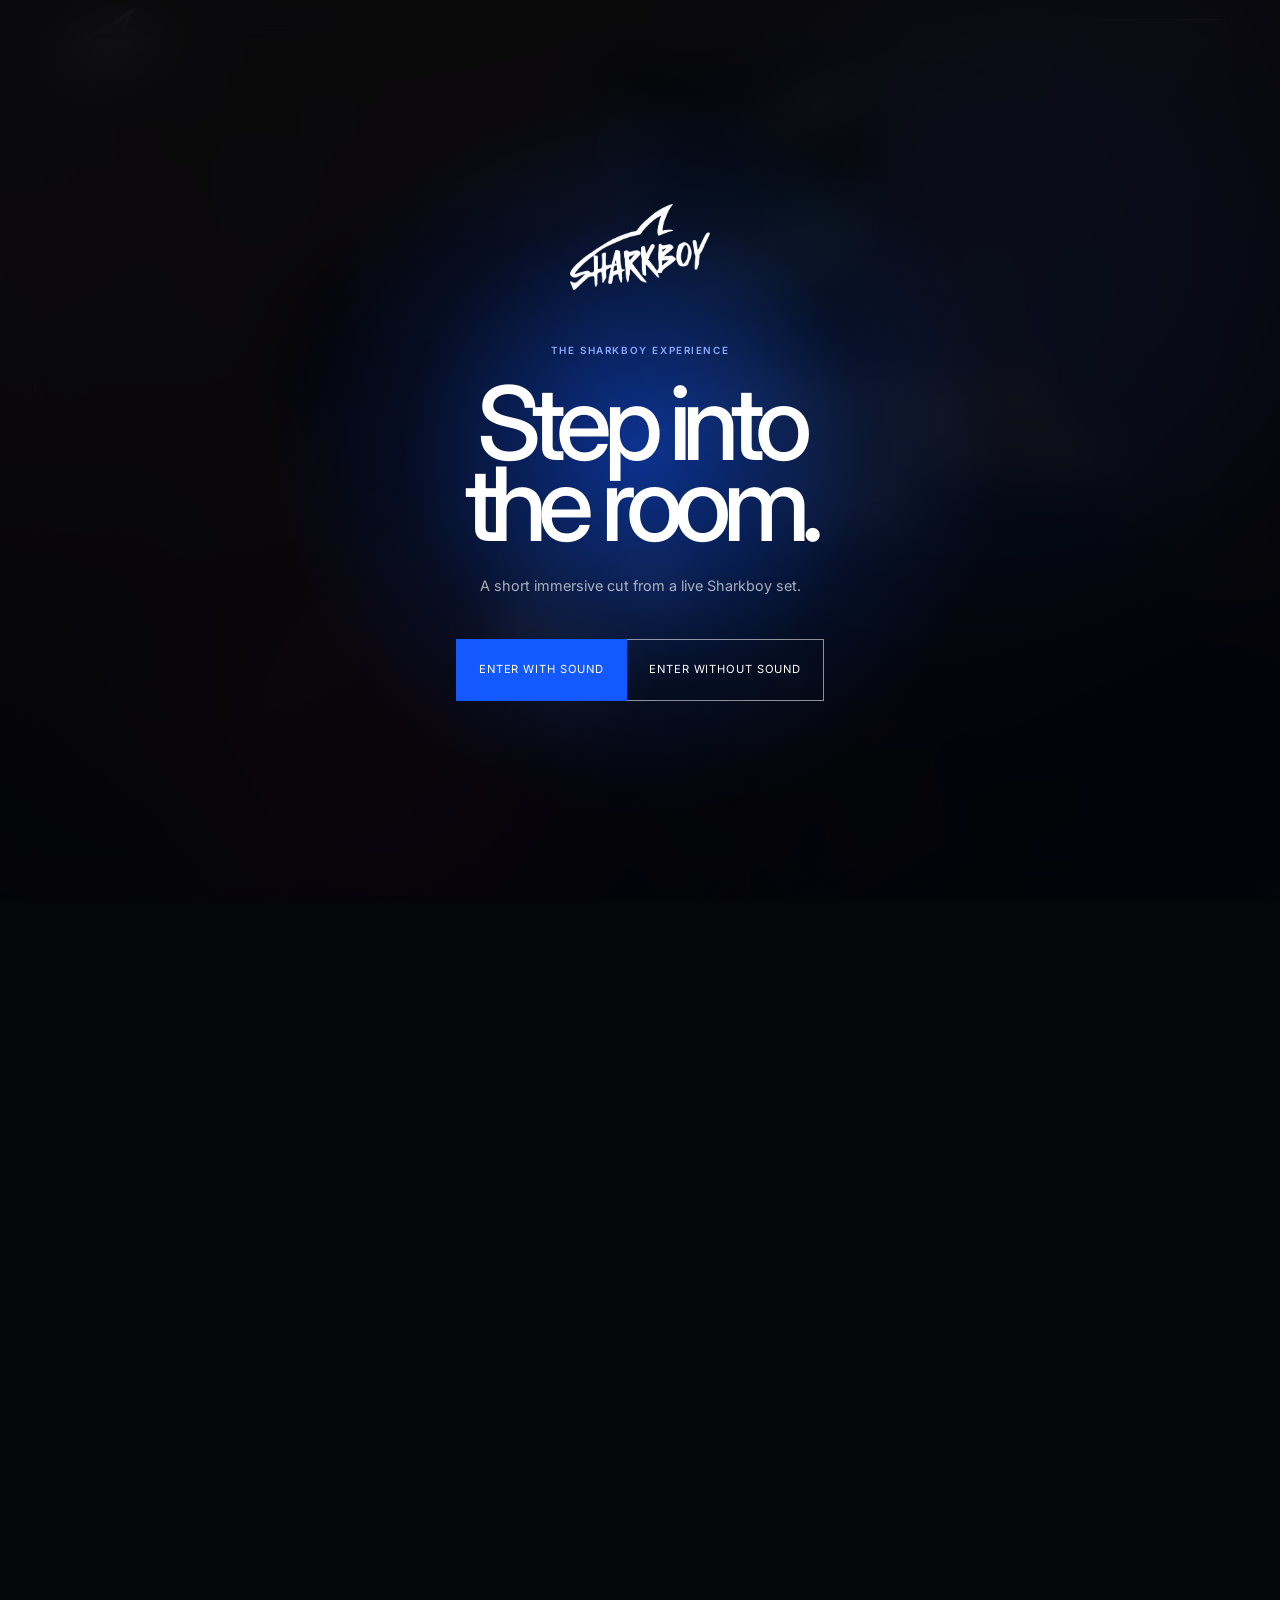
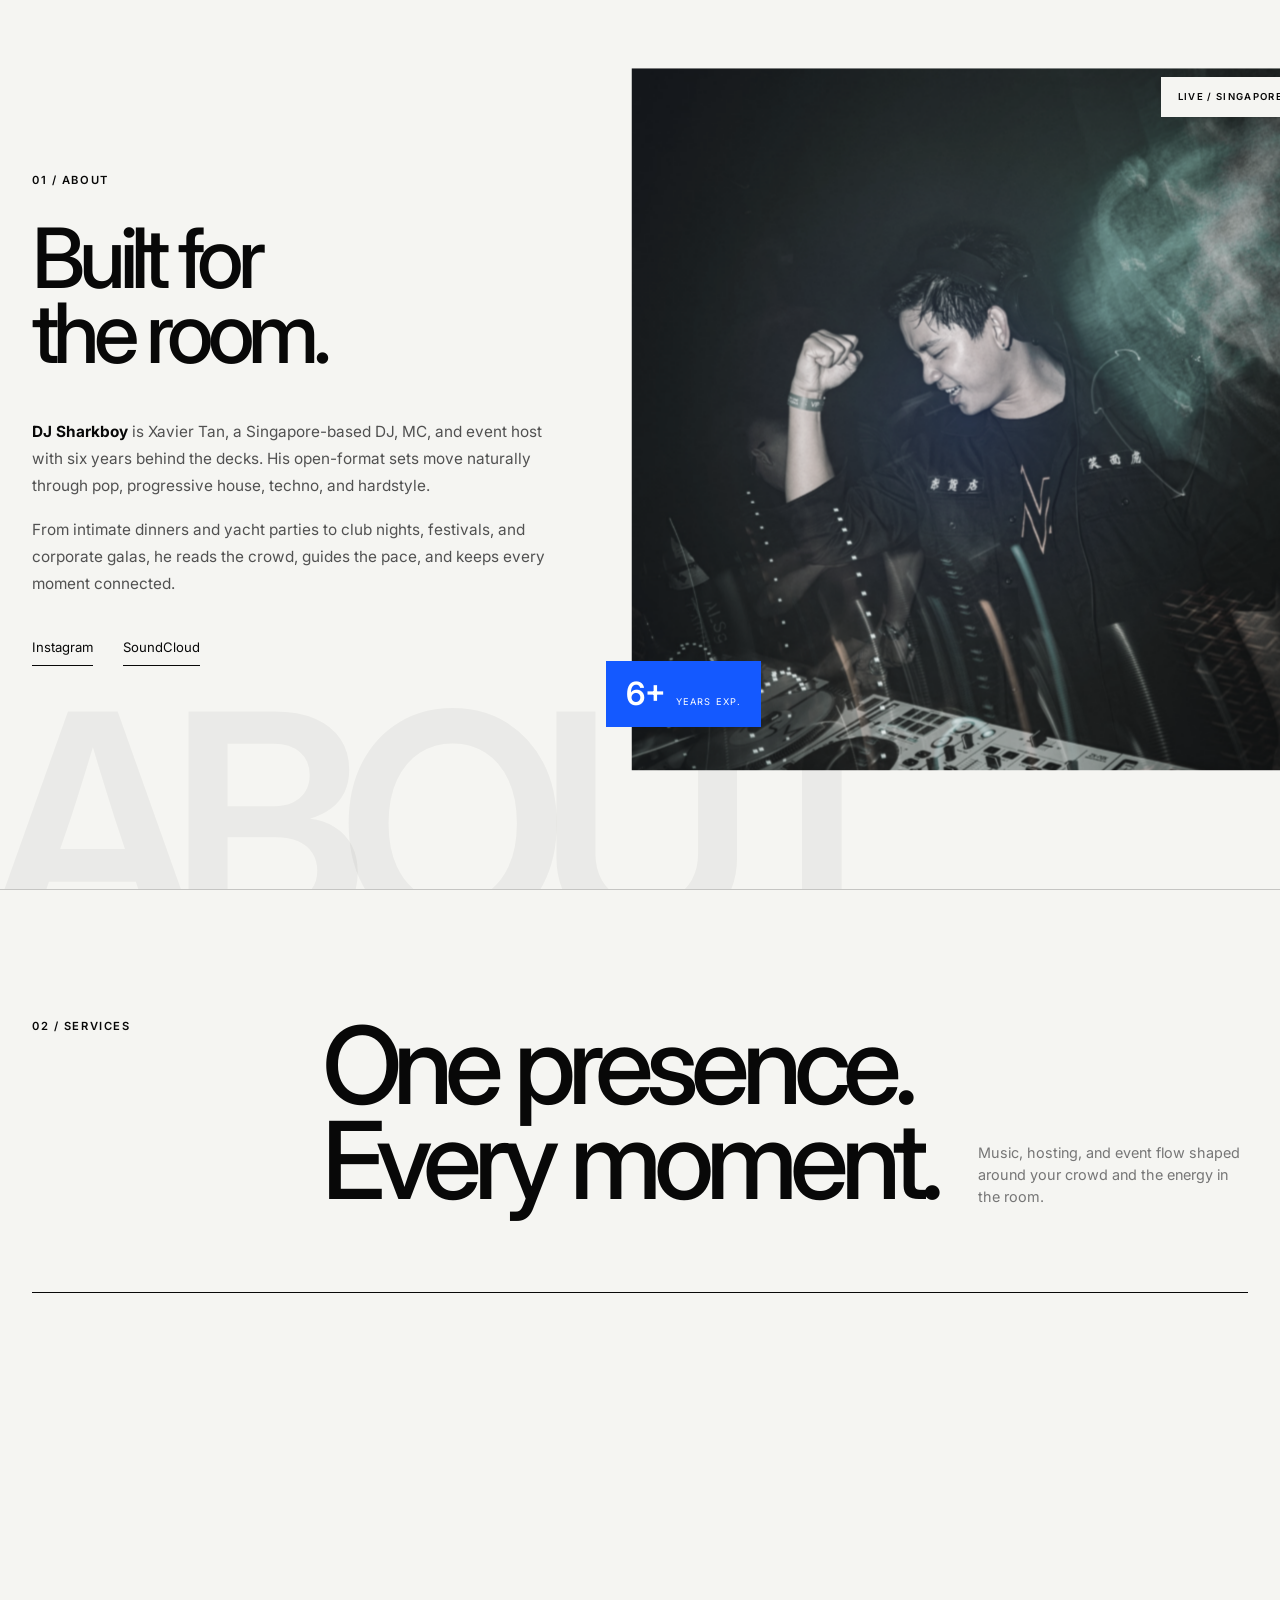
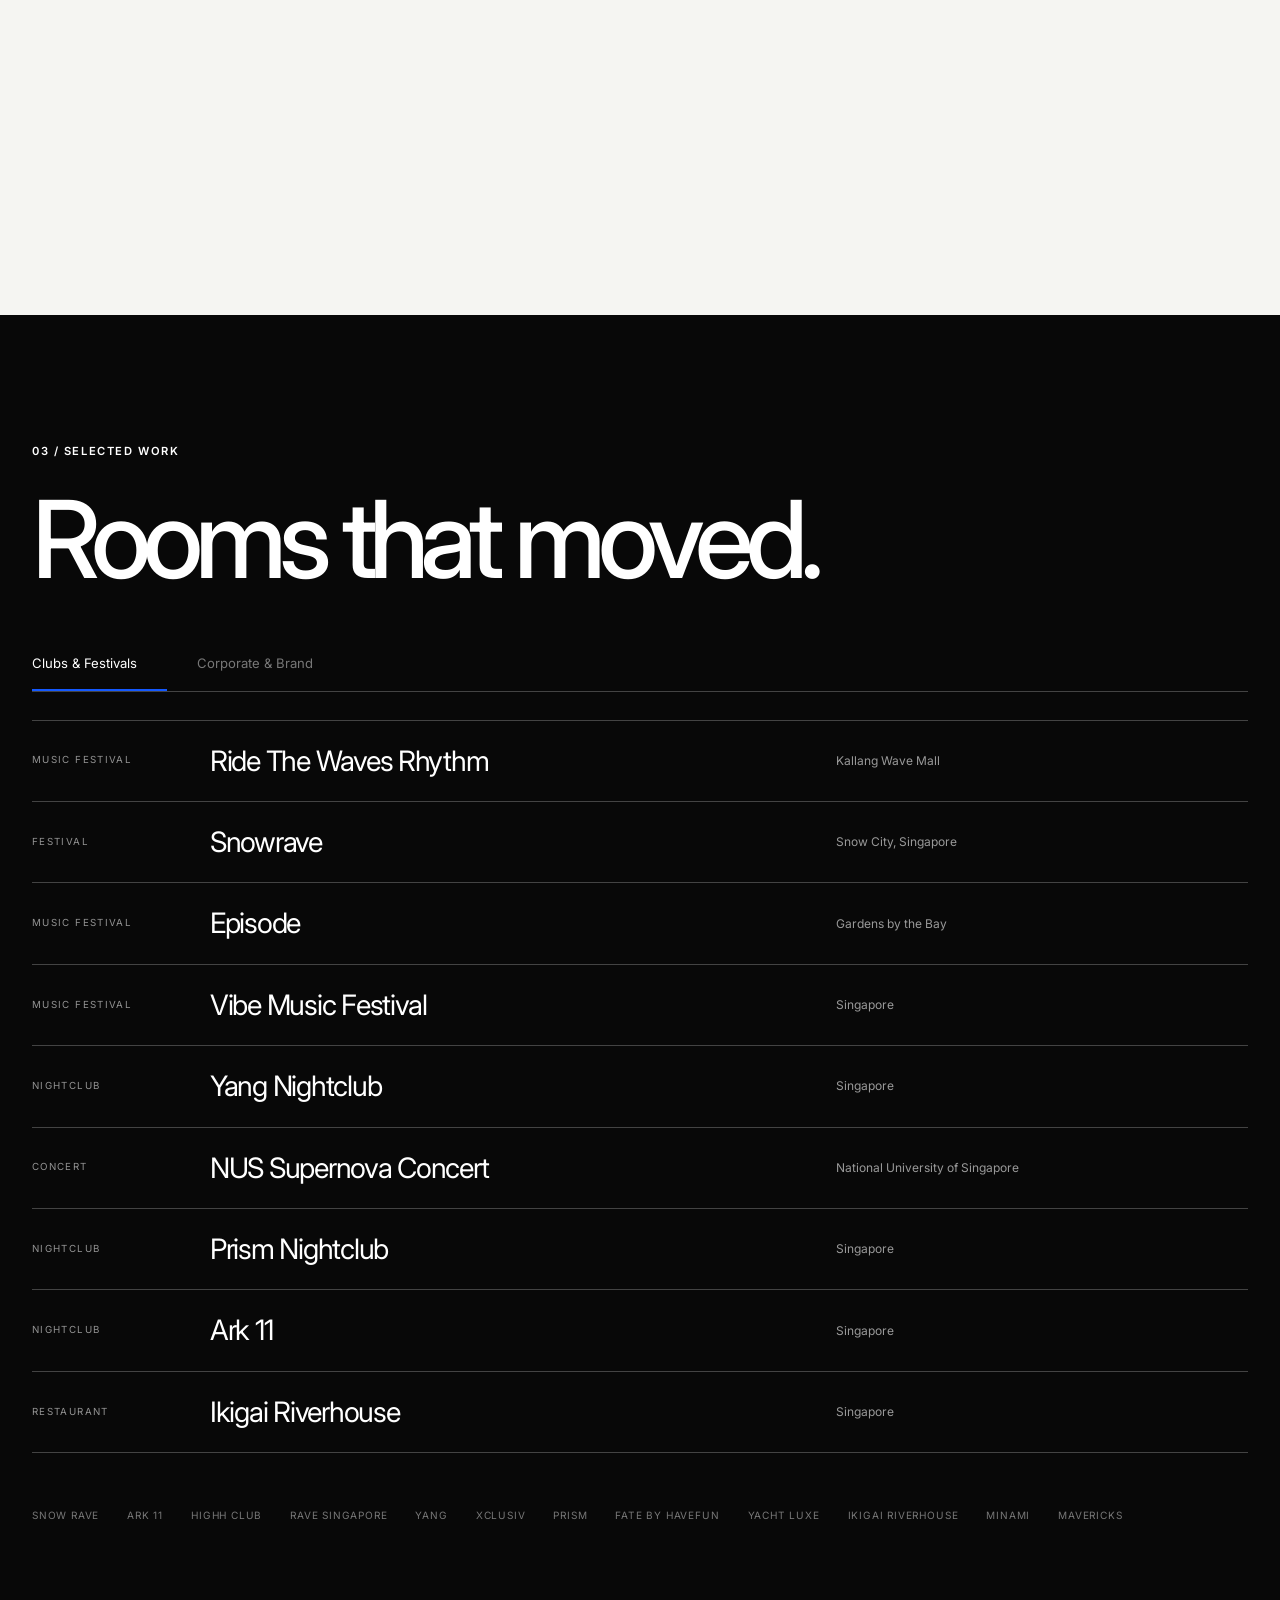
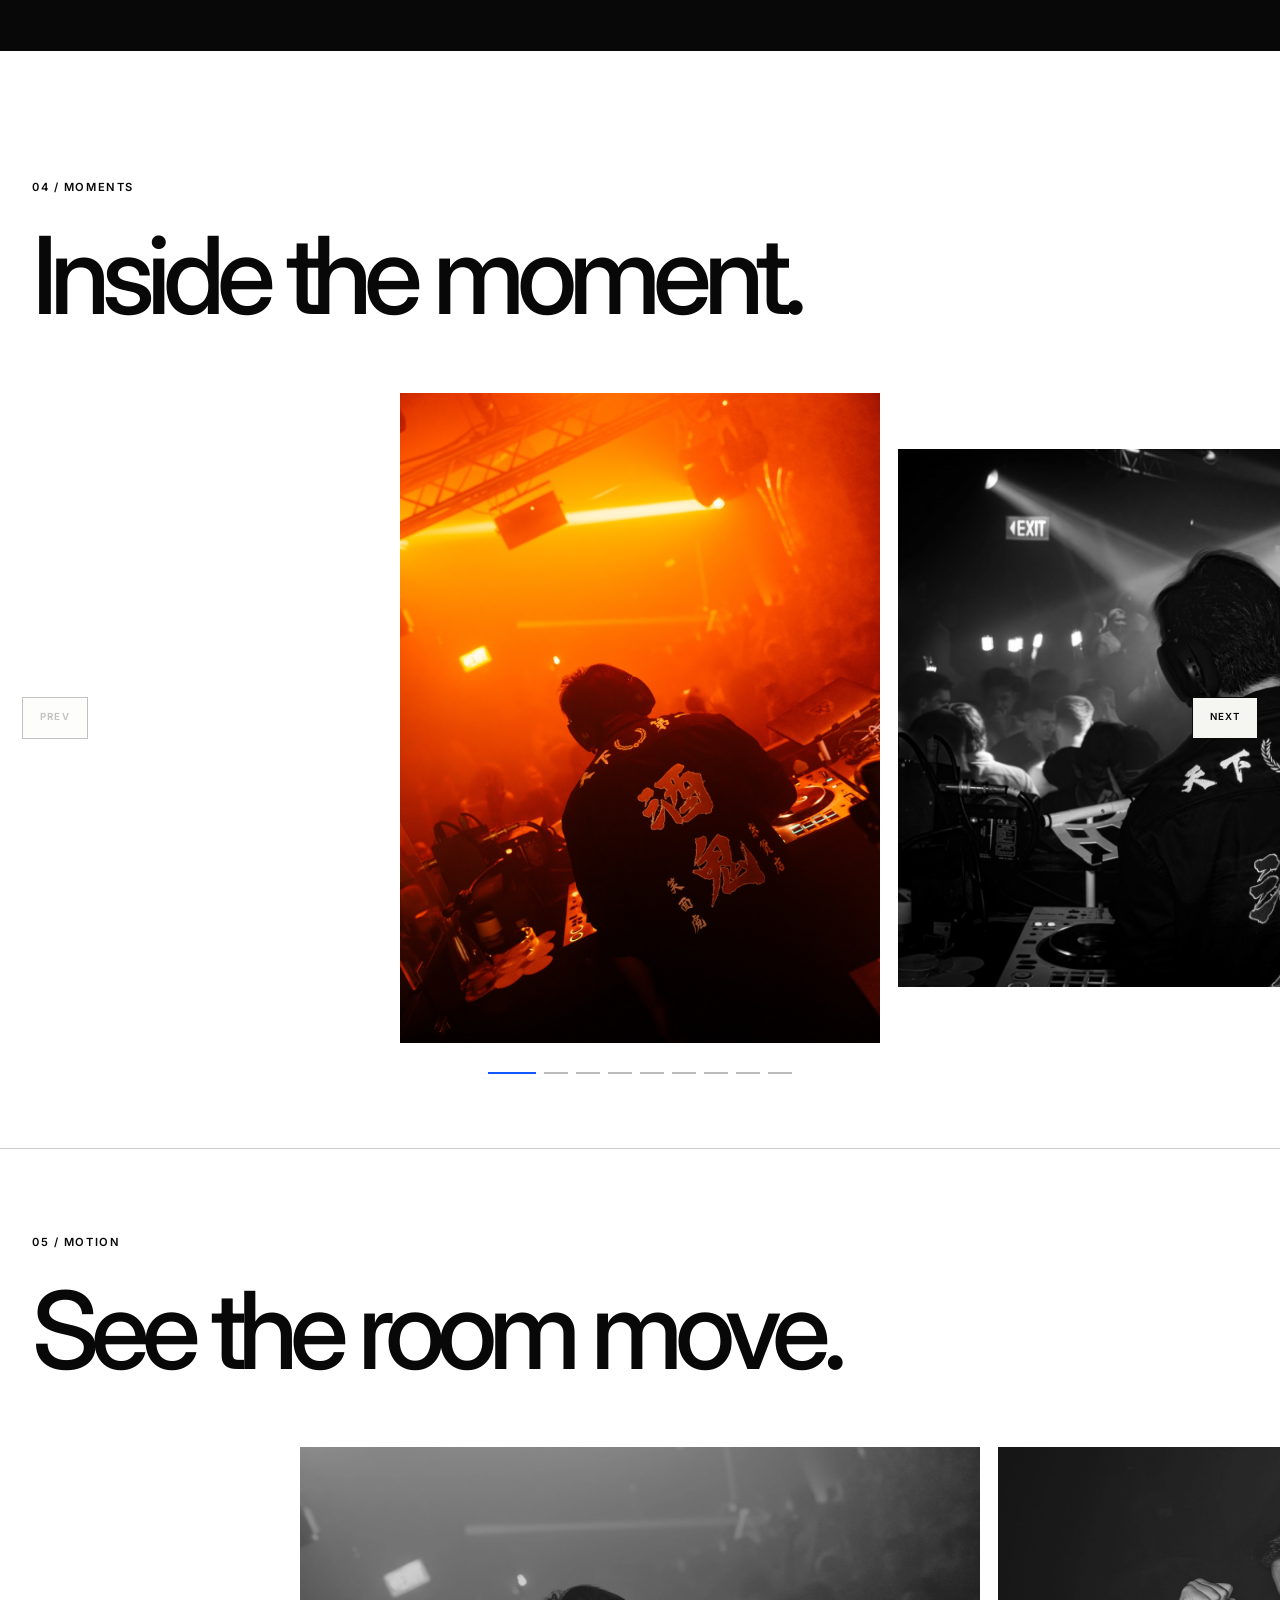
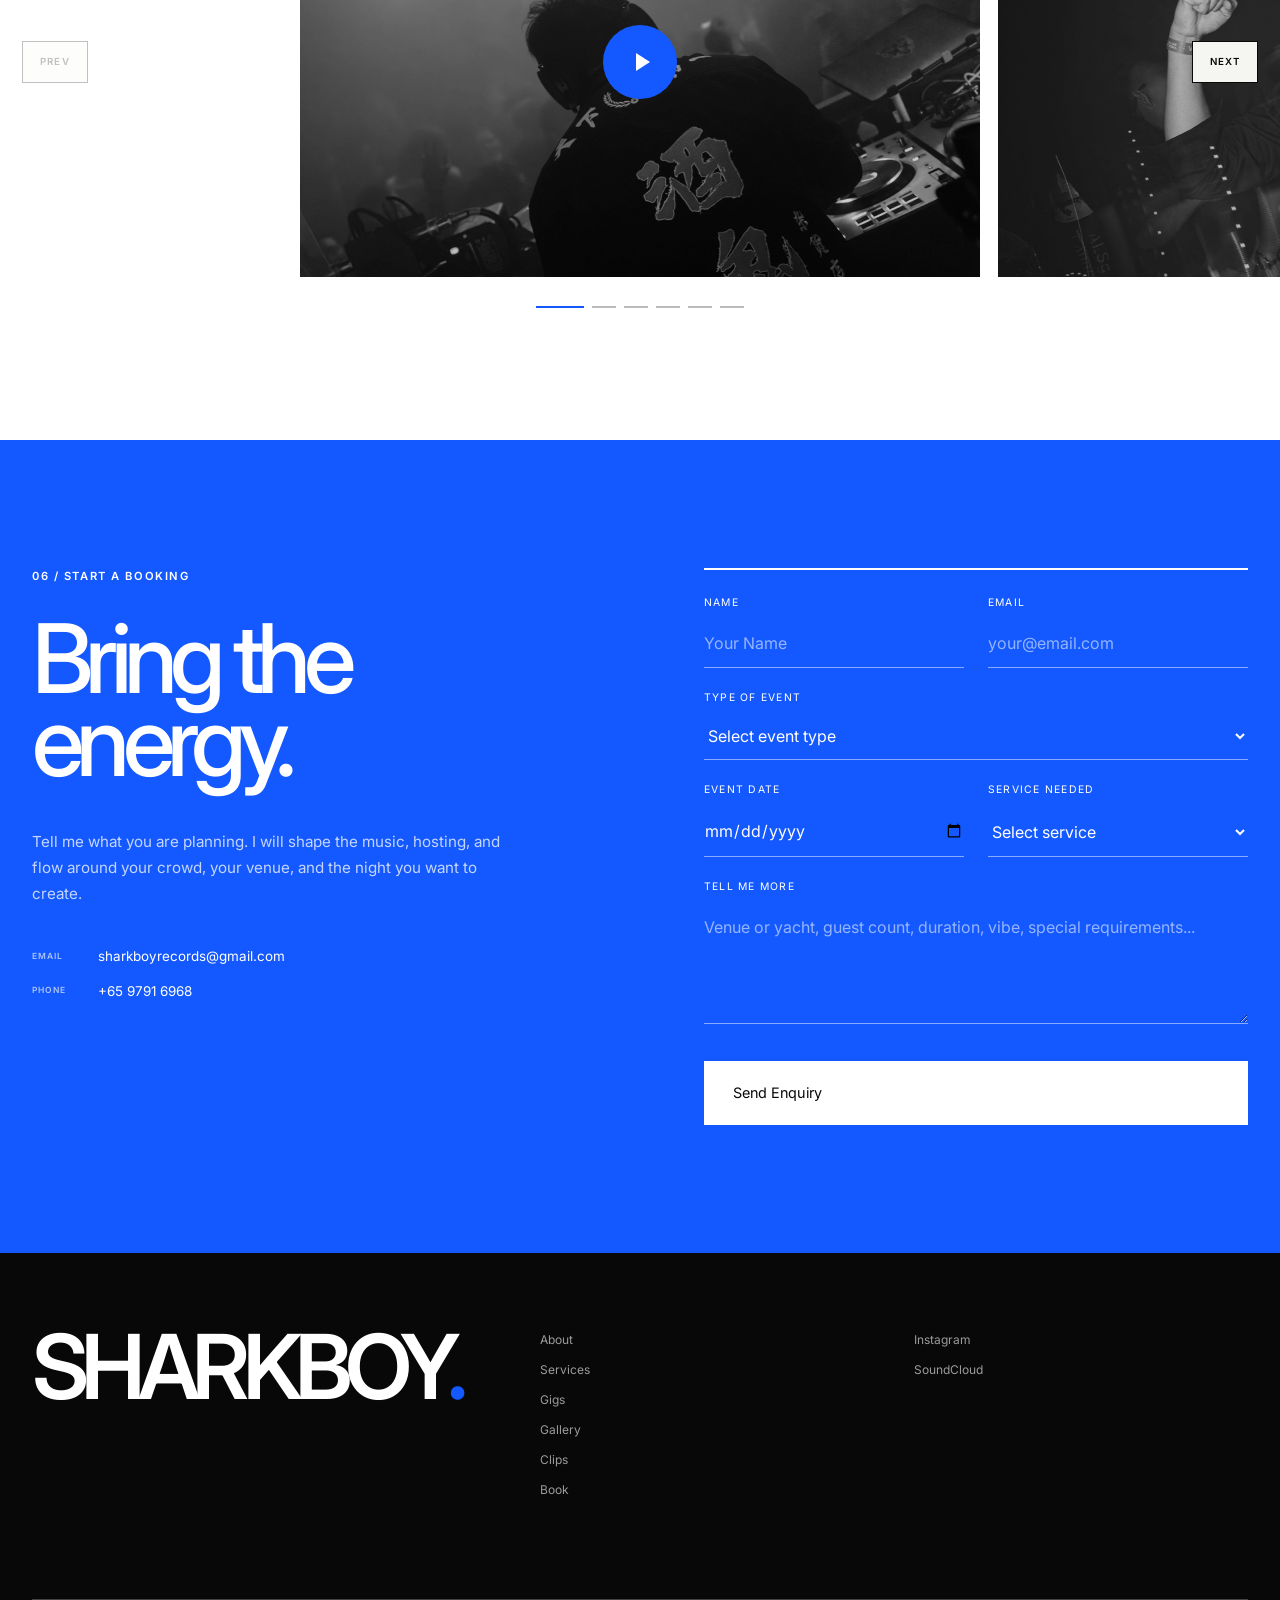
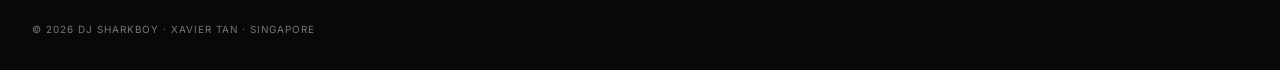
==== commit f3a4c2ab: "fix: keep embedded intro user-controlled" ====
--- a/website/index.html
+++ b/website/index.html
@@ -149,6 +149,7 @@
       <div class="integrated-counter" aria-hidden="true">
         <span class="integrated-current">01</span><i></i><span>03</span>
       </div>
+      <button type="button" class="embedded-continue" id="embeddedContinue">Next moment</button>
     </div>
   </section>
 
@@ -417,7 +418,7 @@
     </div>
   </footer>
 
-  <script src="depth-intro.js?v=14"></script>
+  <script src="depth-intro.js?v=15"></script>
   <script src="script.js?v=8"></script>
 </body>
 </html>
--- a/website/depth-intro.css
+++ b/website/depth-intro.css
@@ -43,7 +43,8 @@
 .embedded-browser .integrated-stage{position:relative;height:100dvh;min-height:100svh}
 .embedded-browser .integrated-camera{transform:none}
 .embedded-browser .integrated-scroll-guide{display:none}
-.embedded-complete .intro-sound-toggle{opacity:0!important;visibility:hidden!important}
+.embedded-continue{display:none;position:absolute;z-index:30;left:max(20px,env(safe-area-inset-left));bottom:max(18px,env(safe-area-inset-bottom));min-height:42px;padding:0 16px;border:1px solid rgba(255,255,255,.62);background:rgba(5,6,8,.6);backdrop-filter:blur(12px);color:#fff;font-size:.58rem;font-weight:600;letter-spacing:.1em;text-transform:uppercase;cursor:pointer}
+.embedded-browser.experience-entered .embedded-continue{display:block}
 .video-fallback .integrated-film{background:#050608 url('assets/gallery-photos/gallery-orange-performance.jpg') 18% center/cover no-repeat}
 .video-fallback .integrated-film video{opacity:0}
 
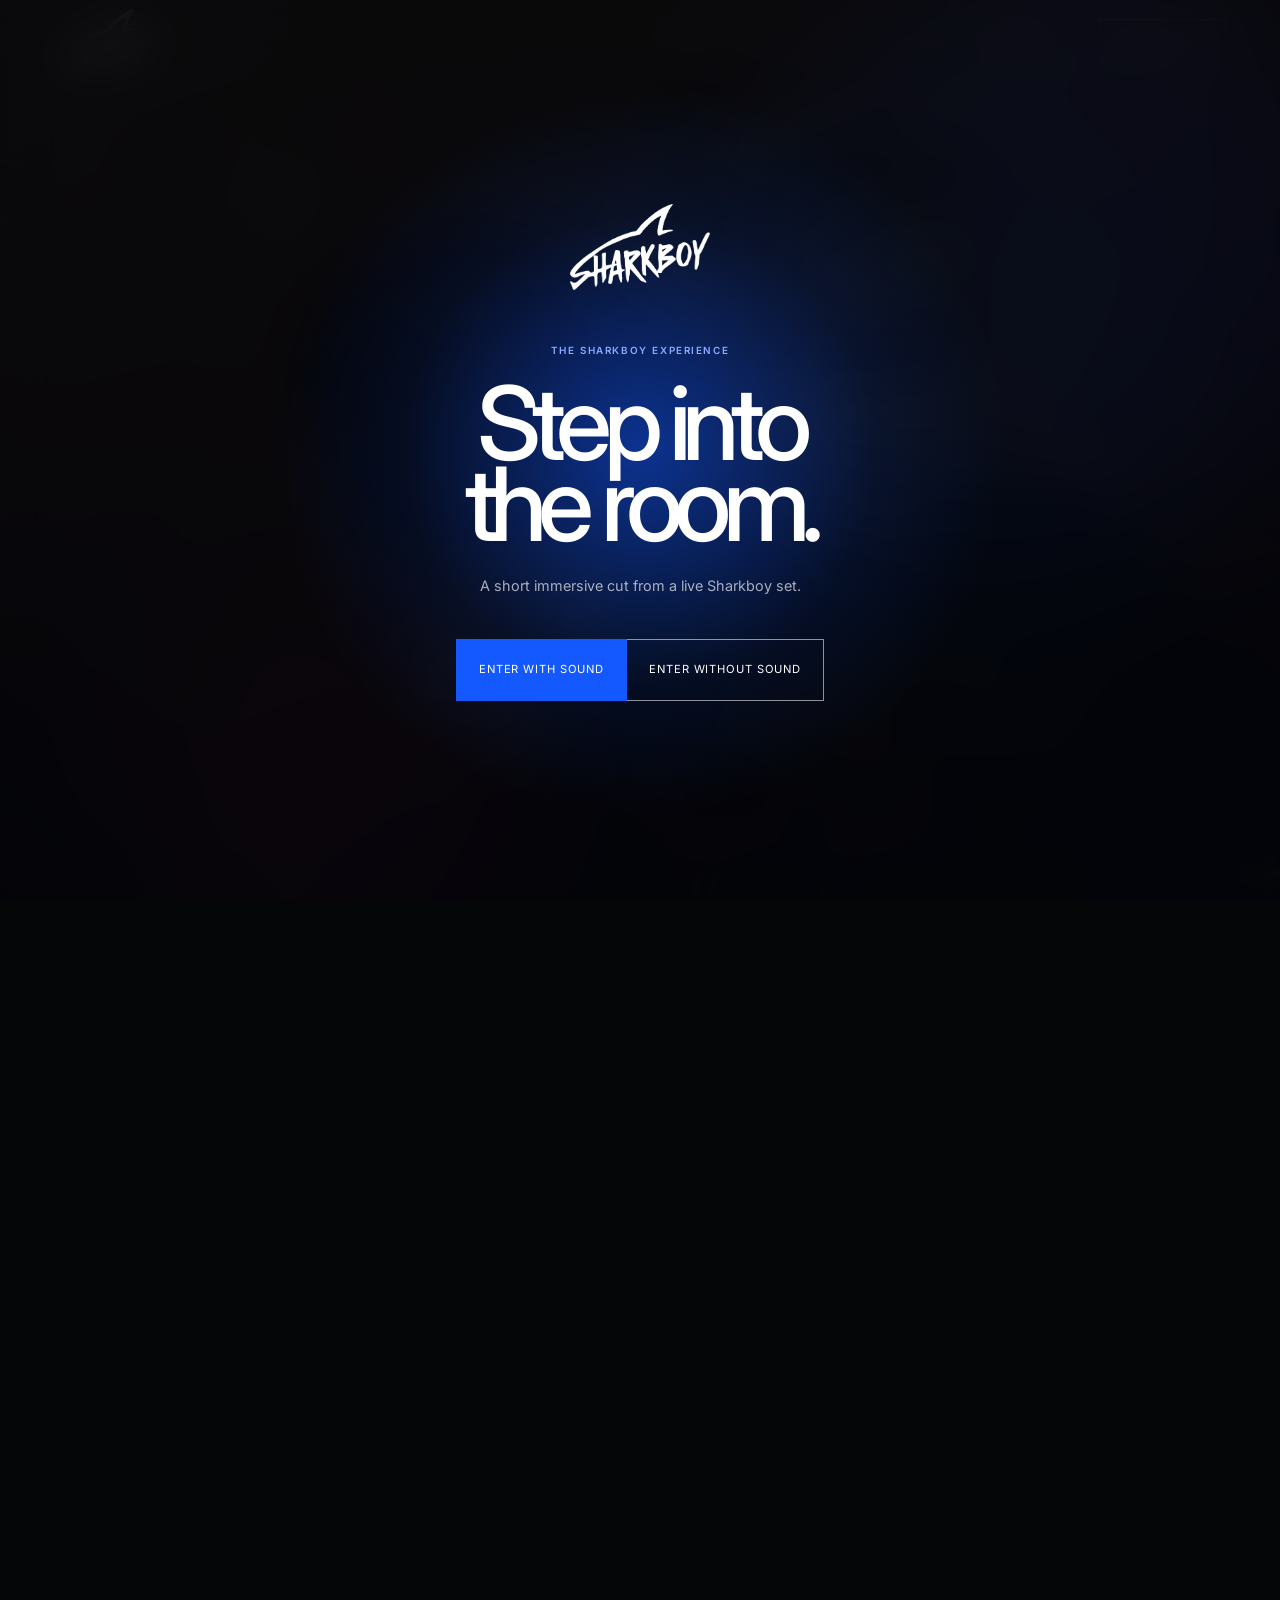
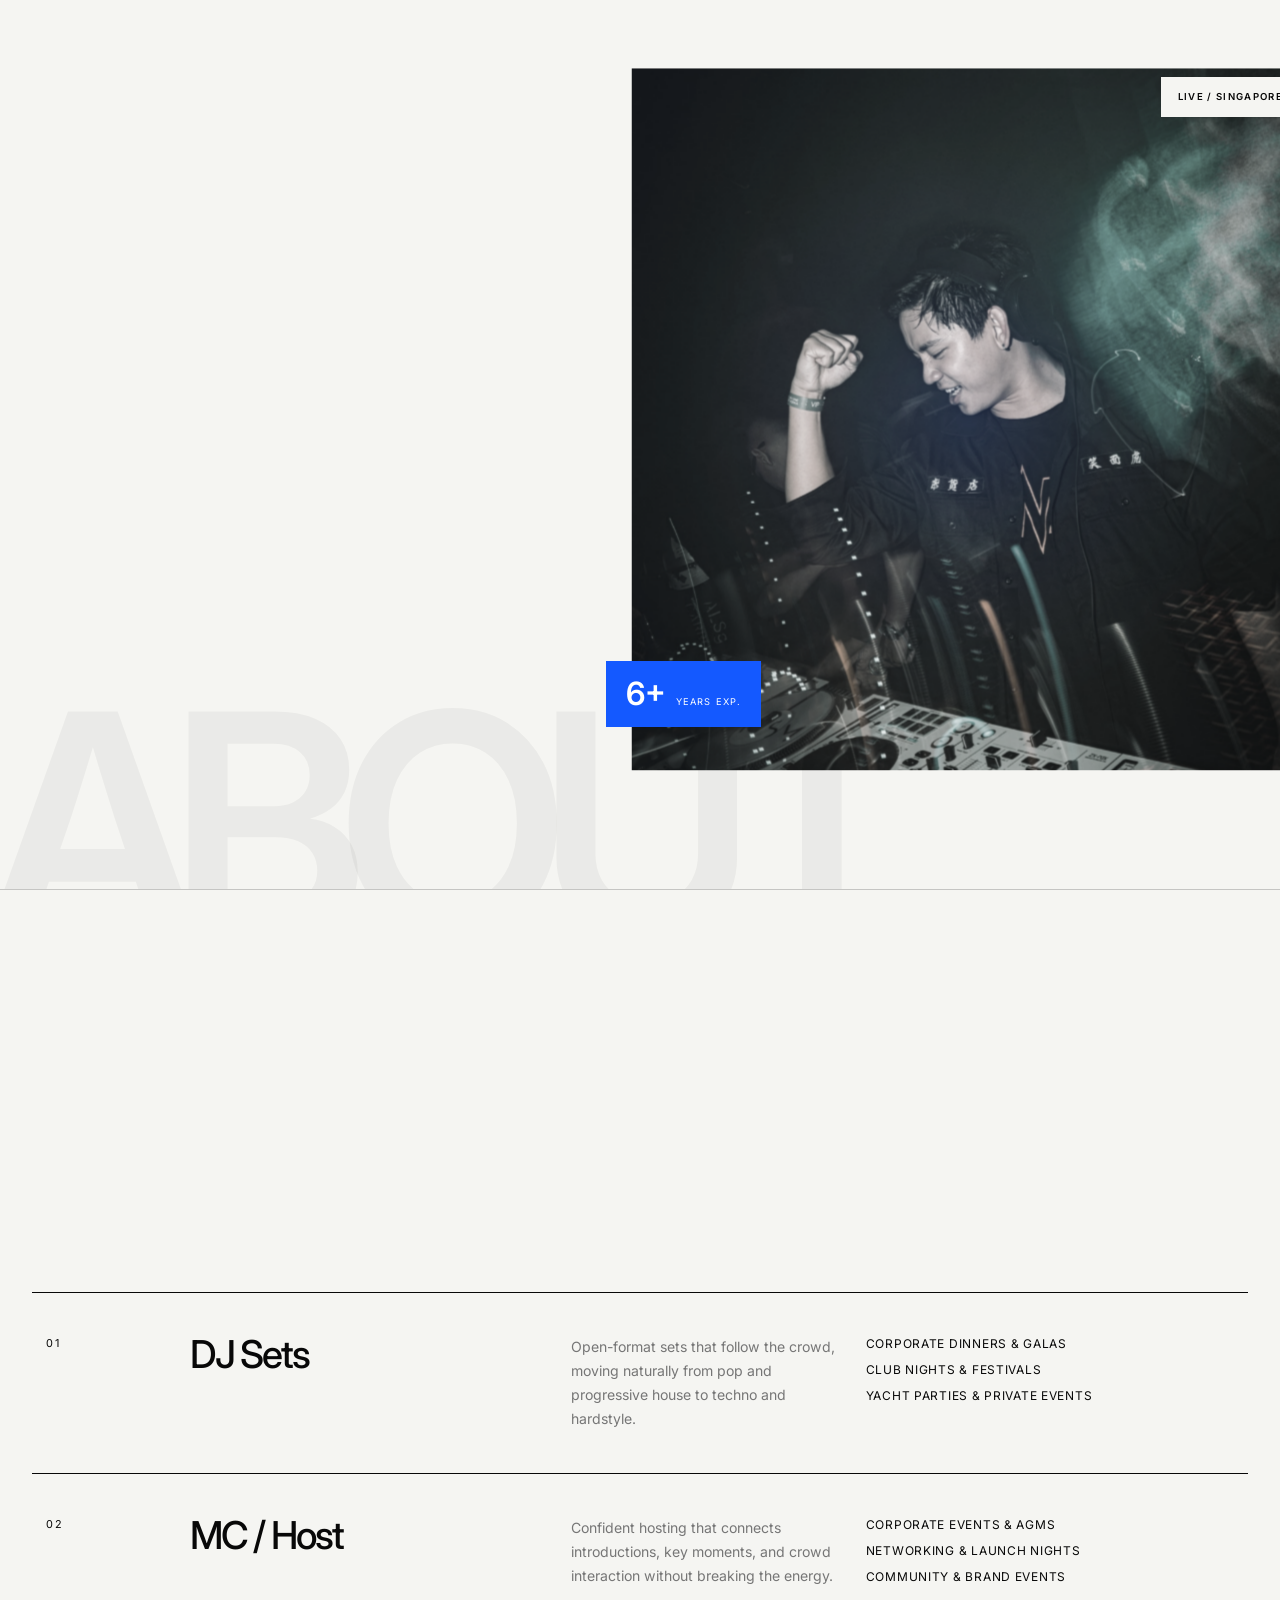
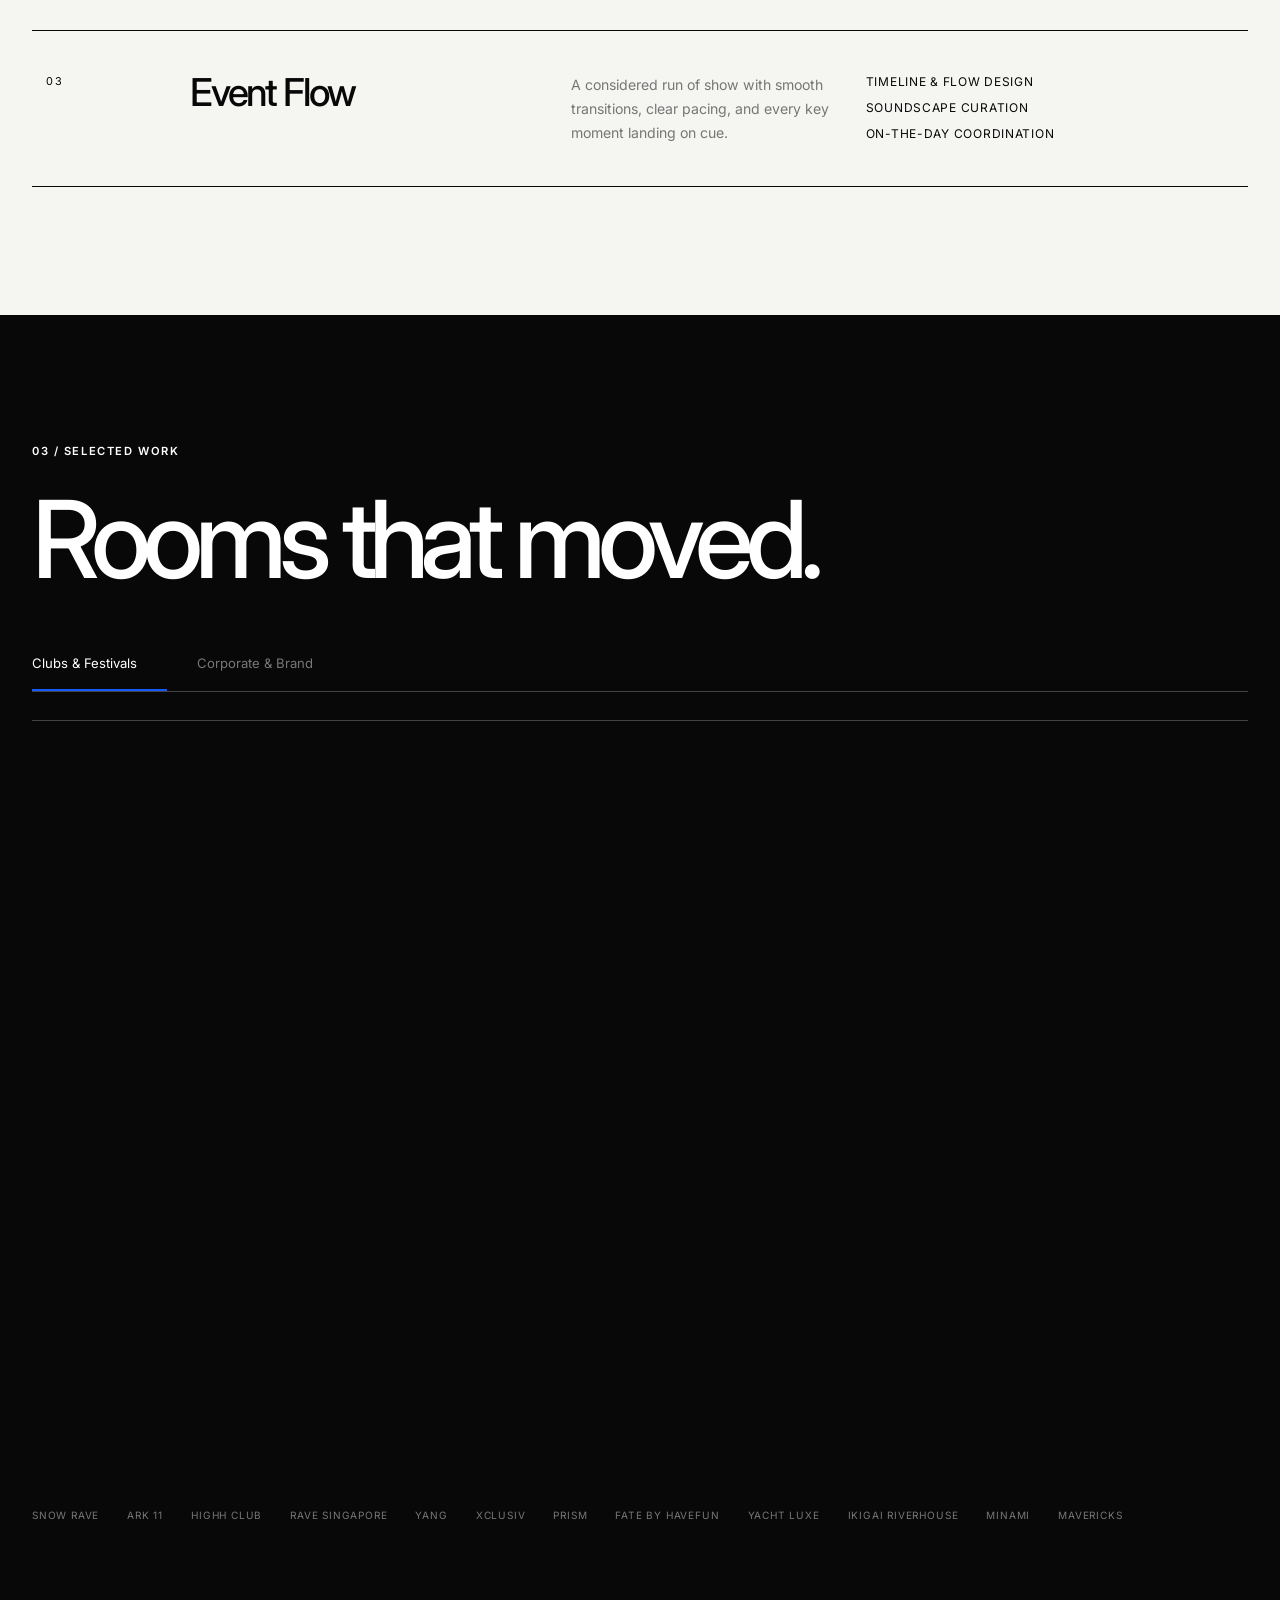
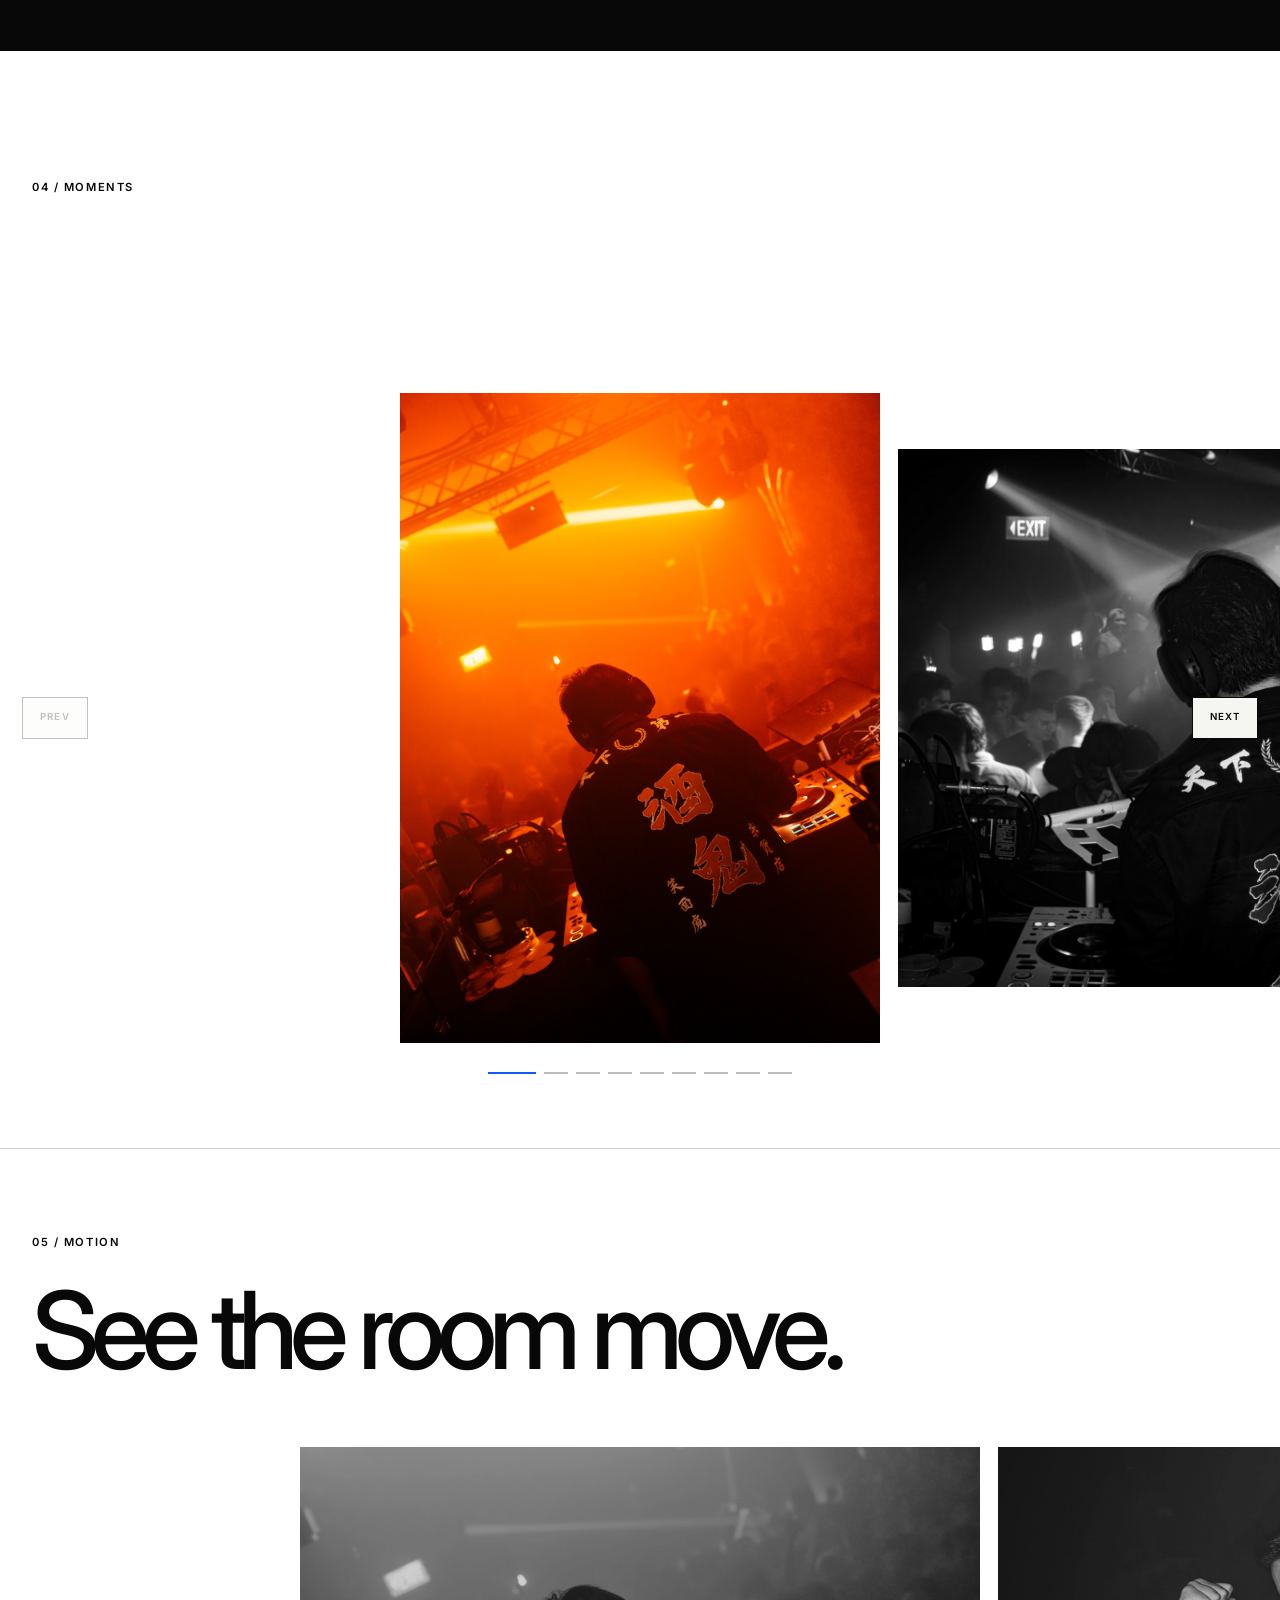
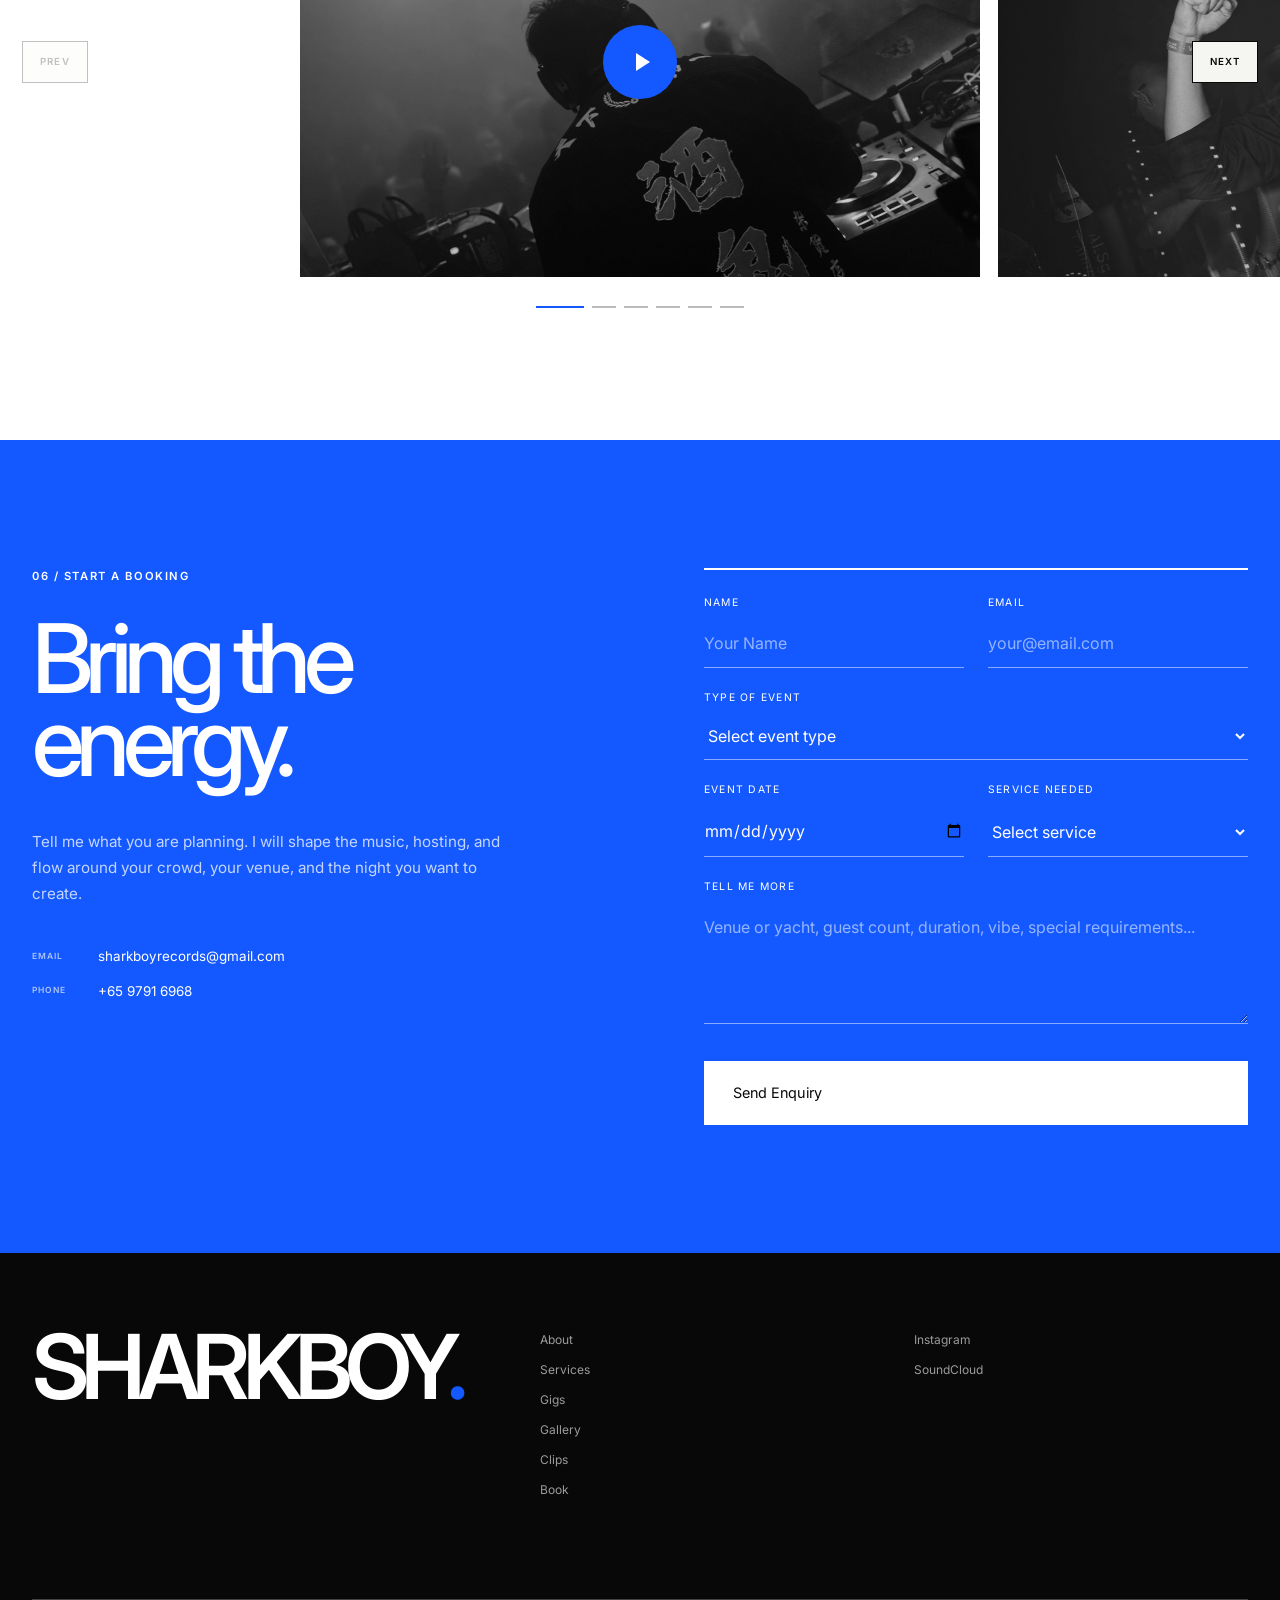
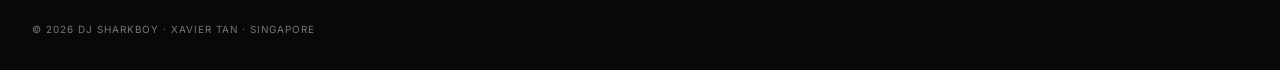
==== commit 7e65d96d: "fix: smooth mobile intro playback and audio fade" ====
--- a/website/index.html
+++ b/website/index.html
@@ -23,7 +23,7 @@
   <link rel="icon" href="assets/static/sharkboy-logo.png?v=3" type="image/png" />
   <link href="https://fonts.googleapis.com/css2?family=Inter:wght@300;400;500;600;700&display=swap" rel="stylesheet" />
   <link rel="stylesheet" href="style.css?v=19" />
-  <link rel="stylesheet" href="depth-intro.css?v=15" />
+  <link rel="stylesheet" href="depth-intro.css?v=16" />
 </head>
 <body class="intro-locked depth-active">
 
@@ -418,7 +418,7 @@
     </div>
   </footer>
 
-  <script src="depth-intro.js?v=15"></script>
+  <script src="depth-intro.js?v=16"></script>
   <script src="script.js?v=8"></script>
 </body>
 </html>
--- a/website/depth-intro.css
+++ b/website/depth-intro.css
@@ -36,11 +36,11 @@
 
 @media(max-width:950px){.integrated-hero-copy{left:24px;right:24px}.integrated-hero-copy h1{font-size:13vw}.integrated-frame-one{width:35vw;height:48vw;right:-5vw}.integrated-frame-two{width:48vw;height:30vw;left:-10vw}.integrated-frame-three{display:none}.integrated-story{right:28px;width:64vw}.depth-active .nav-toggle{color:#fff}}
 @media(max-width:720px){.intro-sound-inner img{width:120px;margin-bottom:32px}.intro-sound-actions{flex-direction:column;max-width:320px;margin-inline:auto}.intro-sound-actions button{width:100%;justify-content:space-between}.intro-enter-silent{border-left:1px solid rgba(255,255,255,.55)!important;border-top:0!important}.intro-sound-toggle{right:18px;bottom:18px}.intro-replay-tab{top:auto;right:auto;left:16px;bottom:18px;writing-mode:horizontal-tb;transform:translateY(140%);padding:11px 13px}.experience-entered:not(.intro-locked) .intro-replay-tab{transform:none}.intro-replay-tab span{display:none}.intro-replay-tab b{font-size:.54rem}.integrated-scroll-guide{bottom:92px;left:24px}.integrated-hero-copy h1{font-size:15vw;line-height:.82}.integrated-hero-copy h1 span{margin-left:0}.integrated-story{width:76vw}.integrated-story p{font-size:10vw}.integrated-final h2{font-size:20vw}.integrated-final a{gap:35px;margin-top:38px}.integrated-counter{display:none}}
-@media(max-width:720px){.integrated-film{inset:-2%;transform:translate3d(calc(var(--d-mx) * -3px),calc(var(--d-my) * -2px),-120px) scale(calc(1.04 + var(--dp) * .1));filter:brightness(calc(.6 + var(--dp) * .1)) saturate(.82)}.integrated-film video{object-fit:contain;object-position:center;transform:translateX(42%) scale(1.28);transform-origin:center}.integrated-wash{opacity:calc(.42 - var(--dp) * .14)}.integrated-hero-copy{top:46%;max-width:350px}.integrated-scroll-guide{bottom:72px}.integrated-scroll-guide>i{width:74px}}
+@media(max-width:720px){.integrated-film{inset:0;transform:translate3d(0,0,-120px) scale(calc(1.04 + var(--dp) * .1));filter:brightness(calc(.6 + var(--dp) * .1)) saturate(.82)}.integrated-film video{display:block;object-fit:cover;object-position:22% center;transform:translateZ(0);backface-visibility:hidden}.integrated-wash{opacity:calc(.42 - var(--dp) * .14)}.integrated-hero-copy{top:46%;max-width:350px}.integrated-scroll-guide{bottom:72px}.integrated-scroll-guide>i{width:74px}}
 
 /* Messaging-app browsers get a timed, non-sticky version of the experience. */
-.embedded-browser #hero.integrated-depth{height:100dvh;min-height:100svh;overflow:hidden}
-.embedded-browser .integrated-stage{position:relative;height:100dvh;min-height:100svh}
+.embedded-browser #hero.integrated-depth{height:100svh;min-height:100svh;overflow:hidden}
+.embedded-browser .integrated-stage{position:relative;height:100svh;min-height:100svh}
 .embedded-browser .integrated-camera{transform:none}
 .embedded-browser .integrated-scroll-guide{display:none}
 .embedded-continue{display:none;position:absolute;z-index:30;left:max(20px,env(safe-area-inset-left));bottom:max(18px,env(safe-area-inset-bottom));min-height:42px;padding:0 16px;border:1px solid rgba(255,255,255,.62);background:rgba(5,6,8,.6);backdrop-filter:blur(12px);color:#fff;font-size:.58rem;font-weight:600;letter-spacing:.1em;text-transform:uppercase;cursor:pointer}
